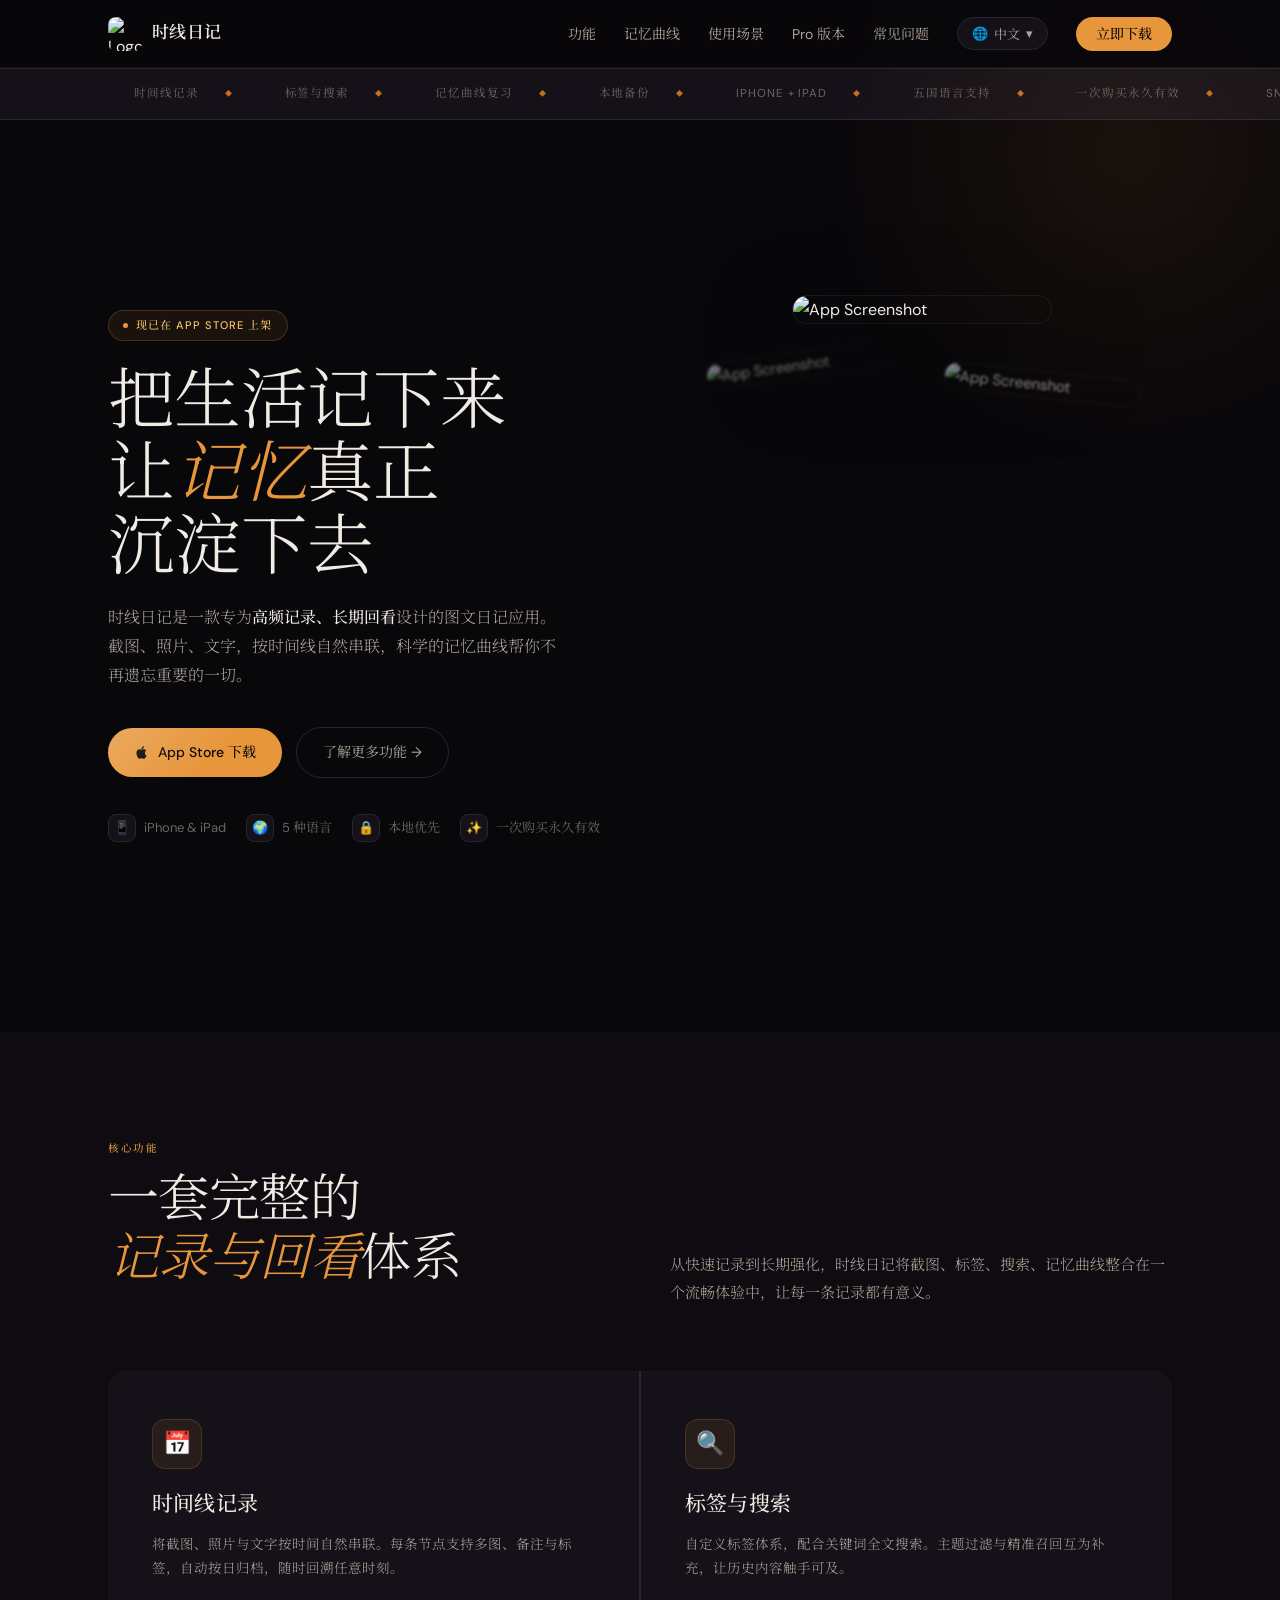
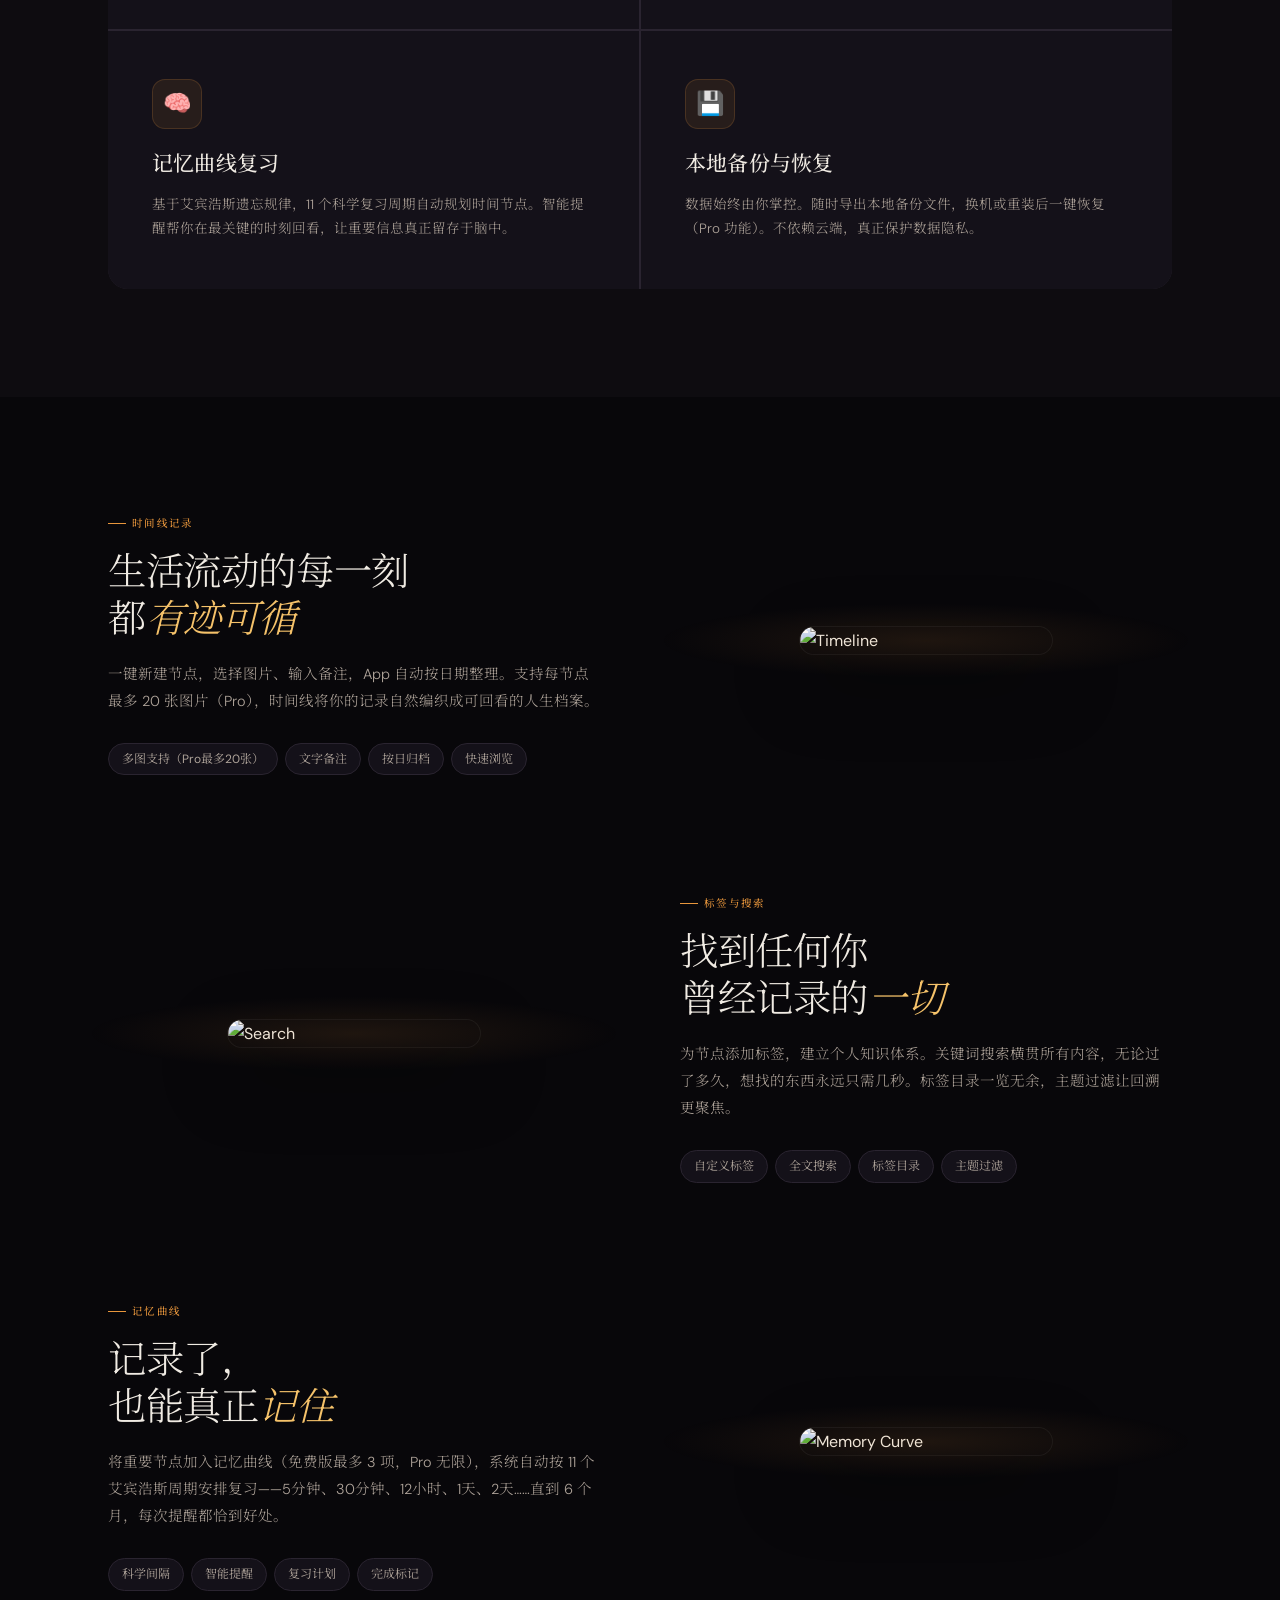
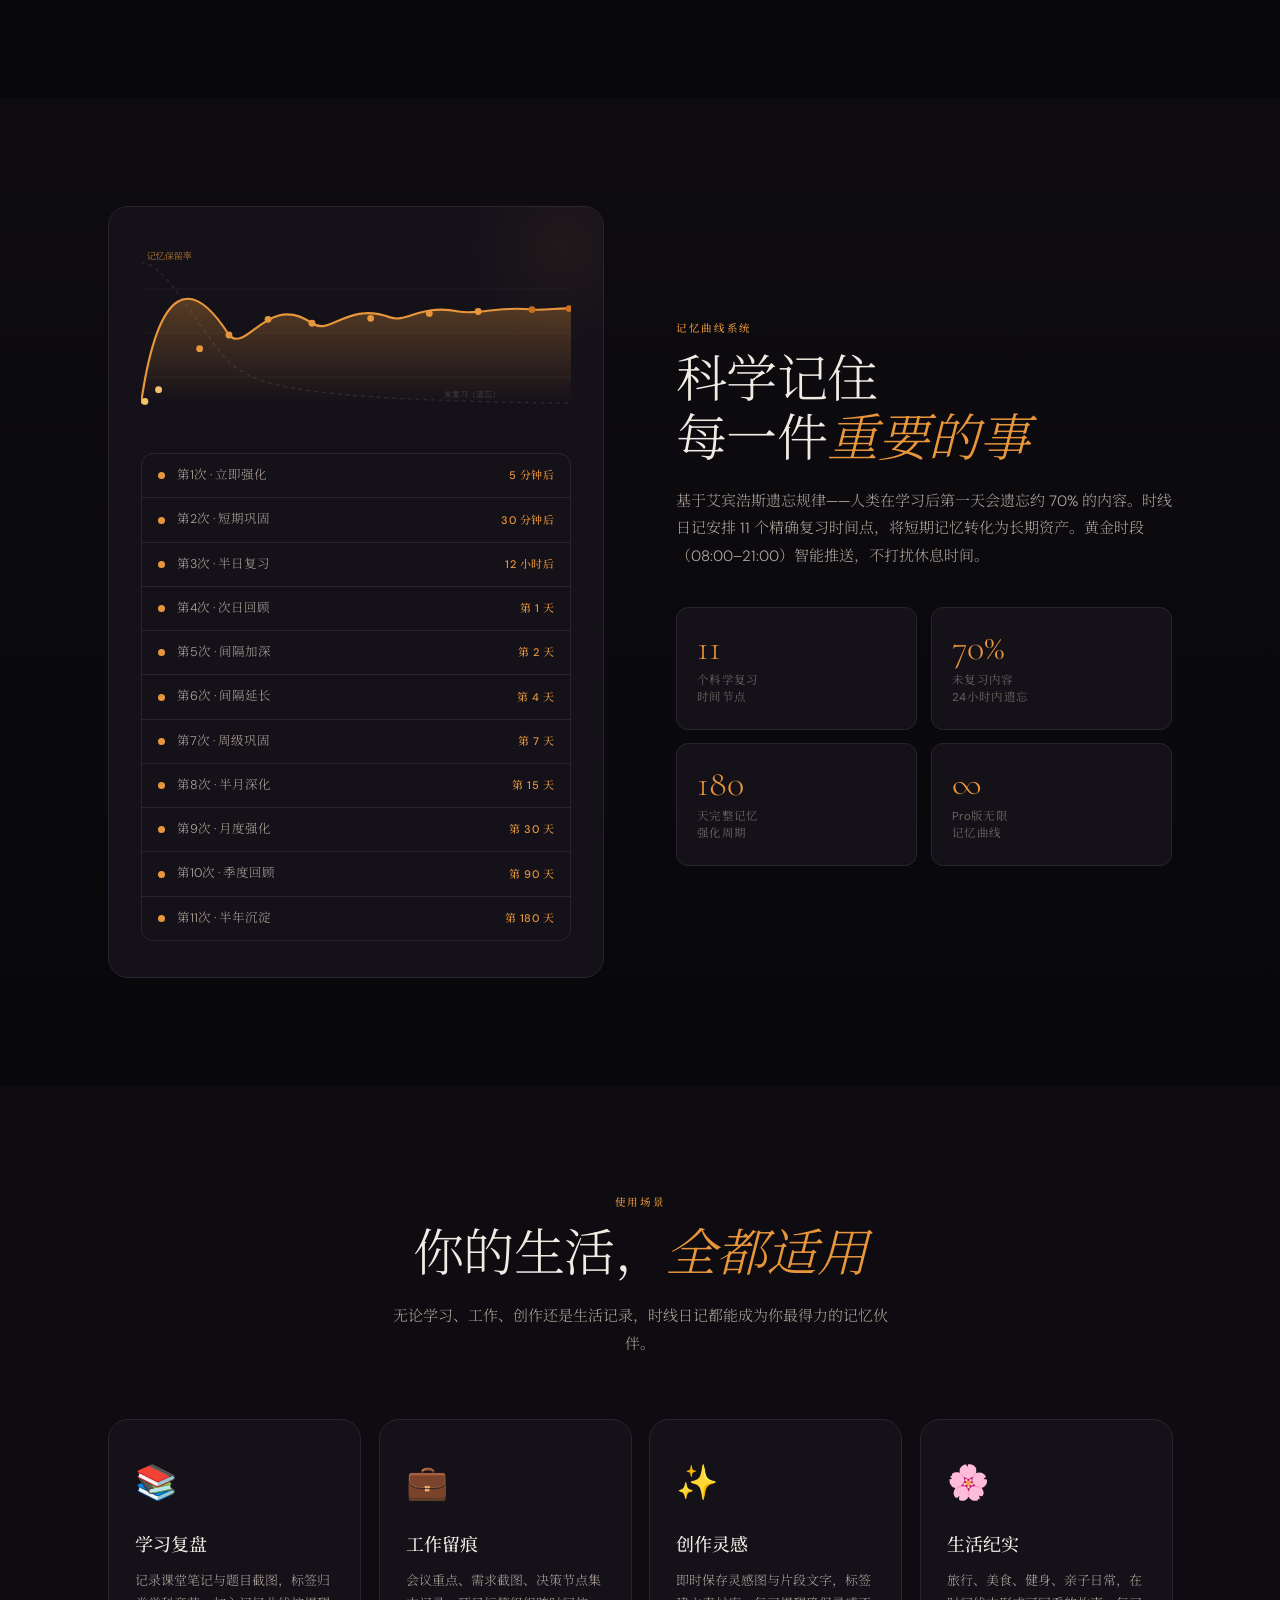
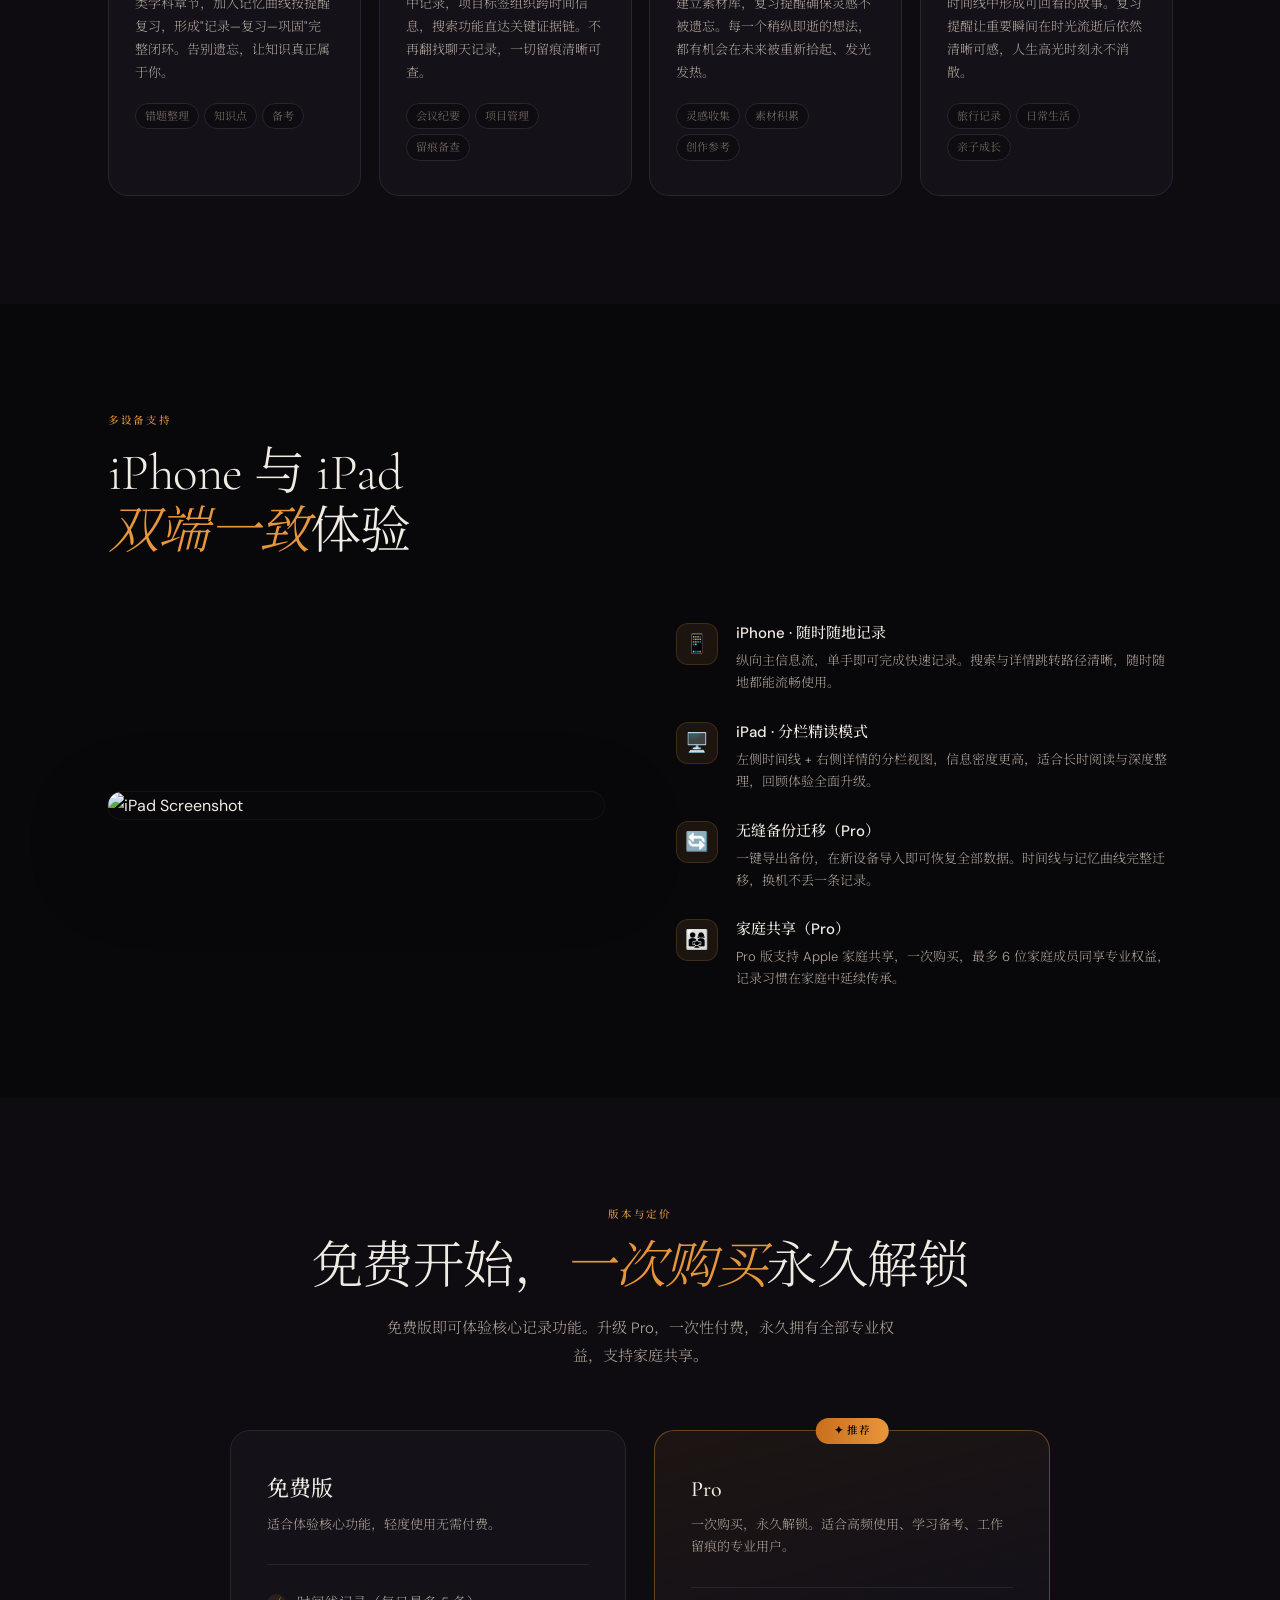
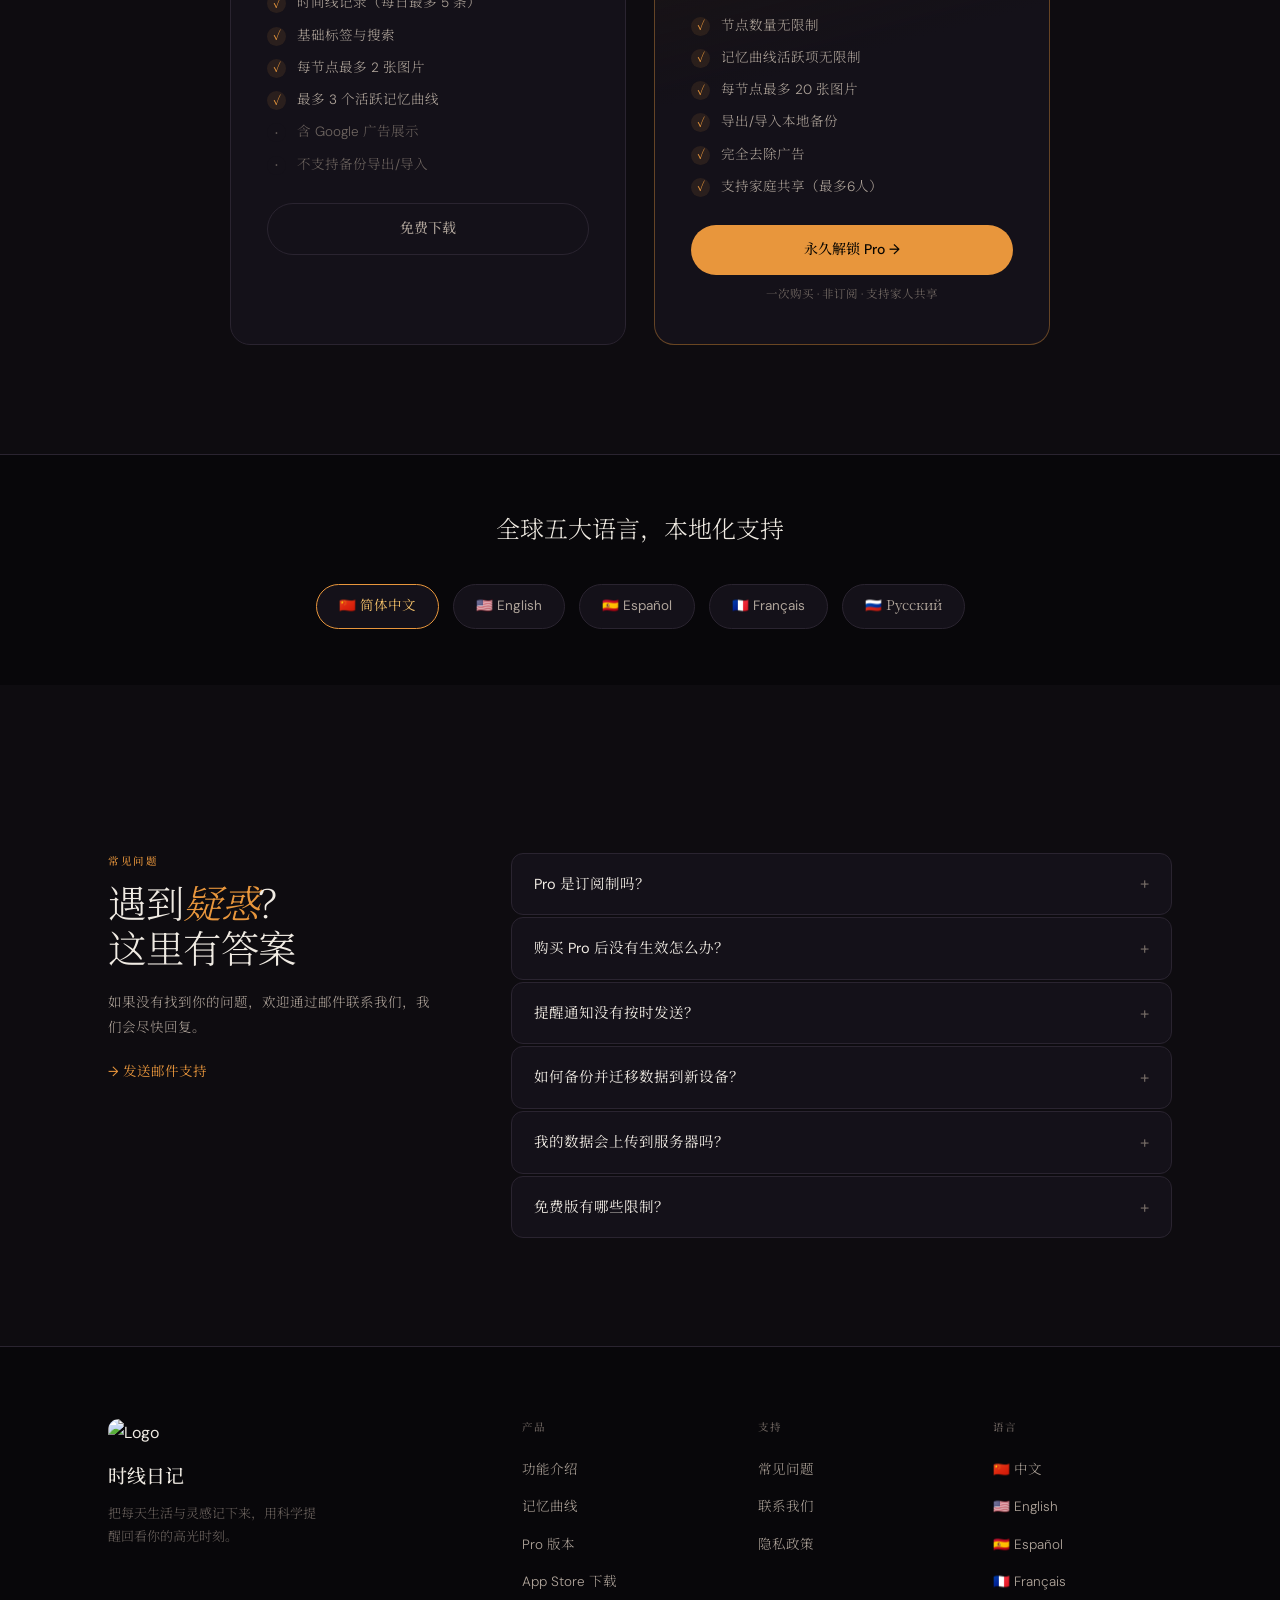
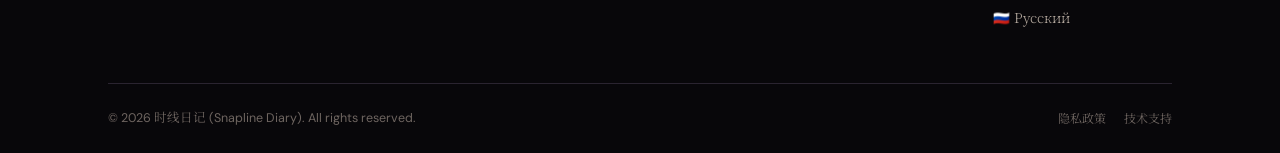
==== index.html @ 0ab43b8c "use sharp images" ====
<!DOCTYPE html>
<html lang="zh-Hans">
<head>
<meta charset="UTF-8">
<meta name="viewport" content="width=device-width, initial-scale=1.0">
<base href="./">
<title>时线日记 · Snapline Diary</title>
<link rel="icon" type="image/png" href="images/sharp/logo.png">
<link rel="apple-touch-icon" href="images/sharp/logo.png">
<link rel="preload" as="image" href="images/sharp/logo.png" imagesizes="34px" fetchpriority="high">
<link rel="preconnect" href="https://fonts.googleapis.com">
<link rel="preconnect" href="https://fonts.gstatic.com" crossorigin>
<link href="https://fonts.googleapis.com/css2?family=Noto+Serif+SC:wght@300;400;500;600&family=Cormorant+Garamond:ital,wght@0,300;0,400;0,600;1,300;1,400&family=DM+Sans:wght@300;400;500&display=swap" rel="stylesheet">
<style>
:root{
  --bg:#08070A;--bg2:#0E0C10;--surface:#141119;--card:#1C1820;--border:#2A2430;
  --accent:#E8963C;--accent2:#F5C26A;--accent3:#C96E1E;
  --text:#F0EBE3;--text2:#AFA49A;--text3:#6E6560;
  --radius:20px;--radius-sm:12px;--max-w:1160px;
  --font-serif:'Cormorant Garamond','Noto Serif SC',Georgia,serif;
  --font-sans:'DM Sans','Noto Serif SC',sans-serif;
}
*,*::before,*::after{box-sizing:border-box;margin:0;padding:0}
html{scroll-behavior:smooth}
body{background:var(--bg);color:var(--text);font-family:var(--font-sans);font-size:16px;line-height:1.7;overflow-x:hidden}
.lang-fx{transition:opacity .24s ease,transform .24s ease,filter .24s ease;transition-delay:0ms}
body.lang-switching .lang-fx{opacity:.18;filter:blur(1.6px);transform:translateY(4px);transition-delay:0ms !important}
body.lang-switching-reveal .lang-b1{transition-delay:0ms}
body.lang-switching-reveal .lang-b2{transition-delay:90ms}
body.lang-switching-reveal .lang-b3{transition-delay:180ms}
@media (prefers-reduced-motion:reduce){
  .lang-fx{transition:none}
  body.lang-switching .lang-fx{opacity:1;filter:none;transform:none}
}

/* ── LAYOUT ── */
.w{width:100%;max-width:var(--max-w);margin:0 auto;padding:0 48px}
@media(max-width:768px){.w{padding:0 24px}}

/* ── NAV ── */
nav{position:fixed;top:0;left:0;right:0;z-index:200;height:68px;
  background:rgba(8,7,10,.88);backdrop-filter:blur(24px);-webkit-backdrop-filter:blur(24px);
  border-bottom:1px solid rgba(232,150,60,.08);transition:border-color .3s}
nav.scrolled{border-bottom-color:rgba(232,150,60,.18)}
.nav-inner{max-width:var(--max-w);margin:0 auto;padding:0 48px;height:100%;
  display:flex;align-items:center;justify-content:space-between}
.nav-logo{display:flex;align-items:center;gap:10px;text-decoration:none;cursor:pointer}
.nav-logo img{width:34px;height:34px;border-radius:8px;object-fit:cover}
.nav-brand{font-family:var(--font-serif);font-size:17px;font-weight:600;color:var(--text);letter-spacing:.02em}
.nav-toggle{display:none}
.nav-links{display:flex;align-items:center;gap:28px;list-style:none}
.nav-links a{color:var(--text2);text-decoration:none;font-size:14px;transition:color .2s;cursor:pointer}
.nav-links a:hover{color:var(--accent)}
body.nav-no-scroll{overflow:hidden}
.nav-cta{background:var(--accent)!important;color:#080500!important;padding:8px 20px;
  border-radius:100px;font-weight:500!important;transition:opacity .2s!important}
.nav-cta:hover{opacity:.82}

/* LANG SWITCHER */
.lang-sw{position:relative}
.lang-sw::after{content:'';position:absolute;left:0;right:0;top:100%;height:10px}
.lang-btn{background:var(--surface);border:1px solid var(--border);color:var(--text2);
  font-size:13px;padding:6px 14px;border-radius:100px;cursor:pointer;
  display:flex;align-items:center;gap:6px;transition:all .2s;font-family:var(--font-sans)}
.lang-btn:hover{border-color:var(--accent3);color:var(--text)}
.lang-dd{position:absolute;top:calc(100% + 8px);right:0;background:var(--card);
  border:1px solid var(--border);border-radius:var(--radius-sm);overflow:hidden;
  min-width:140px;box-shadow:0 16px 40px rgba(0,0,0,.5);display:none;z-index:300}
.lang-sw:hover .lang-dd,.lang-sw:focus-within .lang-dd,.lang-dd:hover{display:block}
.lang-opt{display:flex;align-items:center;gap:10px;padding:11px 16px;
  color:var(--text2);cursor:pointer;font-size:13px;transition:background .15s}
.lang-opt:hover{background:var(--surface);color:var(--text)}
.lang-opt.active{color:var(--accent)}

/* ── TICKER ── */
.ticker-wrap{overflow:hidden;background:var(--surface);
  border-top:1px solid var(--border);border-bottom:1px solid var(--border);
  padding:15px 0;margin-top:68px}
.ticker-track{display:flex;width:max-content;animation:tick 32s linear infinite}
.ticker-track:hover{animation-play-state:paused}
.t-item{display:inline-flex;align-items:center;white-space:nowrap;
  padding:0 26px;font-size:11.5px;color:var(--text3);letter-spacing:.08em;
  text-transform:uppercase;font-weight:400}
.t-item::after{content:'◆';color:var(--accent3);font-size:7px;margin-left:26px}
@keyframes tick{0%{transform:translateX(0)}100%{transform:translateX(-50%)}}

/* ── HERO ── */
.hero{min-height:calc(100vh - 100px);display:grid;grid-template-columns:1fr 1fr;
  align-items:center;gap:64px;padding:72px 0 56px;position:relative}
.hero::before{content:'';position:fixed;top:-180px;right:-180px;width:660px;height:660px;
  background:radial-gradient(circle,rgba(232,150,60,.08) 0%,transparent 70%);
  pointer-events:none;z-index:0}
.hero-text{position:relative;z-index:1}
.hero-eye{display:inline-flex;align-items:center;gap:8px;background:rgba(232,150,60,.08);
  border:1px solid rgba(232,150,60,.22);border-radius:100px;padding:5px 14px;
  font-size:11px;color:var(--accent2);letter-spacing:.1em;text-transform:uppercase;
  margin-bottom:24px;font-weight:500}
.hero-eye::before{content:'';width:5px;height:5px;background:var(--accent);border-radius:50%;
  animation:pulse 2s ease-in-out infinite}
@keyframes pulse{0%,100%{opacity:1;transform:scale(1)}50%{opacity:.5;transform:scale(.8)}}
.hero-title{font-family:var(--font-serif);font-size:clamp(44px,5.2vw,72px);font-weight:300;
  line-height:1.1;letter-spacing:-.01em;margin-bottom:20px}
.hero-title em{font-style:italic;color:var(--accent)}
.hero-sub{font-size:16px;color:var(--text2);line-height:1.8;margin-bottom:36px;
  font-weight:300;max-width:460px}
.hero-sub strong{color:var(--text);font-weight:500}
.hero-actions{display:flex;align-items:center;gap:14px;flex-wrap:wrap;margin-bottom:36px}
.btn-p{display:inline-flex;align-items:center;gap:9px;background:var(--accent);
  color:#080500;text-decoration:none;padding:13px 26px;border-radius:100px;
  font-size:14px;font-weight:500;transition:all .25s;position:relative;overflow:hidden;cursor:pointer}
.btn-p::before{content:'';position:absolute;inset:0;background:linear-gradient(135deg,rgba(255,255,255,.18) 0%,transparent 60%)}
.btn-p:hover{transform:translateY(-2px);box-shadow:0 14px 36px rgba(232,150,60,.32)}
.btn-s{display:inline-flex;align-items:center;gap:9px;color:var(--text2);
  text-decoration:none;padding:13px 26px;border-radius:100px;font-size:14px;
  border:1px solid var(--border);transition:all .25s;cursor:pointer}
.btn-s:hover{border-color:var(--accent3);color:var(--text)}
.badges{display:flex;align-items:center;gap:20px;flex-wrap:wrap}
.badge{display:flex;align-items:center;gap:8px;color:var(--text3);font-size:13px}
.badge-ic{width:28px;height:28px;background:var(--surface);border:1px solid var(--border);
  border-radius:8px;display:flex;align-items:center;justify-content:center;font-size:13px}

/* HERO PHONES */
.hero-vis{position:relative;display:flex;justify-content:center;align-items:center;height:600px}
.phone-stack{position:relative;width:420px;height:560px;-webkit-tap-highlight-color:transparent}
.ph{position:absolute;border-radius:36px;overflow:hidden;
  box-shadow:0 36px 90px rgba(0,0,0,.58),0 0 0 1px rgba(255,255,255,.07);
  transition:transform .62s cubic-bezier(.22,.61,.36,1),opacity .28s ease,filter .28s ease;
  will-change:transform,opacity,filter}
.ph img{width:100%;height:auto;display:block;object-fit:cover;backface-visibility:hidden;transform-origin:center center}
.ph-main{width:258px;top:0;left:50%;transform:translateX(-50%);z-index:3;opacity:1;filter:blur(0);
  animation:mainBreath 4s ease-in-out infinite}
@keyframes mainBreath{0%,100%{transform:translateX(-50%) translateY(0)}50%{transform:translateX(-50%) translateY(-10px)}}
.ph-l{width:208px;top:55px;left:-14px;z-index:1;opacity:.48;filter:blur(2px);
  transform:rotate(-8deg) scale(.92)}
.ph-r{width:208px;top:75px;right:-14px;z-index:2;opacity:.6;filter:blur(1px);
  transform:rotate(6deg) scale(.94)}

/* ── SECTIONS ── */
.sec{padding:108px 0}
.sec-eye{font-size:10.5px;letter-spacing:.16em;text-transform:uppercase;
  color:var(--accent);font-weight:500;margin-bottom:14px;display:block}
.sec-h{font-family:var(--font-serif);font-size:clamp(34px,4vw,56px);font-weight:300;
  line-height:1.15;color:var(--text);margin-bottom:18px;letter-spacing:-.01em}
.sec-h em{font-style:italic;color:var(--accent)}
.sec-d{font-size:15px;color:var(--text2);max-width:520px;line-height:1.85;font-weight:300}

/* FEATURES */
.feat-bg{background:var(--bg2)}
.feat-head{display:grid;grid-template-columns:1fr 1fr;gap:60px;align-items:end;margin-bottom:64px}
.feat-grid{display:grid;grid-template-columns:repeat(2,1fr);gap:2px;
  background:var(--border);border-radius:var(--radius);overflow:hidden}
.fc{background:var(--surface);padding:48px 44px;position:relative;overflow:hidden;
  transition:background .3s;cursor:default}
.fc:hover{background:var(--card)}
.fc::before{content:'';position:absolute;top:0;left:0;width:100%;height:2px;
  background:linear-gradient(90deg,transparent,var(--accent),transparent);
  opacity:0;transition:opacity .3s}
.fc:hover::before{opacity:1}
.fc-icon{width:50px;height:50px;background:rgba(232,150,60,.09);border-radius:13px;
  display:flex;align-items:center;justify-content:center;font-size:23px;margin-bottom:18px;
  border:1px solid rgba(232,150,60,.18);transition:all .3s}
.fc:hover .fc-icon{background:rgba(232,150,60,.16);transform:scale(1.06)}
.fc-t{font-family:var(--font-serif);font-size:21px;font-weight:500;color:var(--text);
  margin-bottom:10px;letter-spacing:.01em}
.fc-d{font-size:13.5px;color:var(--text2);line-height:1.78;font-weight:300}

/* SHOWCASE */
.show-item{display:grid;grid-template-columns:1fr 1fr;gap:80px;
  align-items:center;margin-bottom:110px}
.show-item:last-child{margin-bottom:0}
.show-item.rev{direction:rtl}
.show-item.rev>*{direction:ltr}
.show-lbl{display:inline-flex;align-items:center;gap:6px;font-size:10.5px;
  letter-spacing:.12em;text-transform:uppercase;color:var(--accent);font-weight:500;margin-bottom:18px}
.show-lbl::before{content:'';width:18px;height:1px;background:var(--accent)}
.show-h{font-family:var(--font-serif);font-size:clamp(26px,3vw,40px);font-weight:300;
  color:var(--text);line-height:1.2;margin-bottom:18px;letter-spacing:-.01em}
.show-h em{font-style:italic;color:var(--accent2)}
.show-b{font-size:14.5px;color:var(--text2);line-height:1.88;font-weight:300;margin-bottom:28px}
.pills{display:flex;flex-wrap:wrap;gap:7px}
.pill{background:var(--surface);border:1px solid var(--border);color:var(--text2);
  font-size:12px;padding:5px 13px;border-radius:100px;transition:all .2s;cursor:default}
.pill:hover{border-color:var(--accent3);color:var(--accent2)}
.show-ph{position:relative;display:flex;justify-content:center}
.ph-d{width:min(252px,88vw);max-width:100%;border-radius:36px;overflow:hidden;
  box-shadow:0 28px 72px rgba(0,0,0,.48),0 0 0 1px rgba(255,255,255,.06)}
.ph-d img{width:100%;height:auto;display:block;object-fit:cover}
.ph-glow{position:absolute;inset:-24px;
  background:radial-gradient(ellipse at center,rgba(232,150,60,.1) 0%,transparent 70%);
  pointer-events:none;border-radius:50%}

/* MEMORY */
.mem-bg{background:linear-gradient(180deg,var(--bg2) 0%,var(--bg) 100%)}
.mem-lay{display:grid;grid-template-columns:1fr 1fr;gap:72px;align-items:center}
.curve-box{background:var(--surface);border:1px solid var(--border);
  border-radius:var(--radius);padding:36px 32px;position:relative;overflow:hidden}
.curve-box::after{content:'';position:absolute;top:-60px;right:-60px;width:200px;height:200px;
  background:radial-gradient(circle,rgba(232,150,60,.06) 0%,transparent 70%);pointer-events:none}
.curve-box svg{width:100%;height:180px}
.curve-steps{margin-top:22px;display:flex;flex-direction:column;
  border:1px solid var(--border);border-radius:var(--radius-sm);overflow:hidden}
.cs{display:flex;align-items:center;gap:12px;padding:11px 16px;
  border-bottom:1px solid var(--border);font-size:12.5px;transition:background .15s;cursor:default}
.cs:last-child{border-bottom:none}
.cs:hover{background:rgba(232,150,60,.04)}
.cs-dot{width:7px;height:7px;border-radius:50%;background:var(--accent);flex-shrink:0}
.cs-lbl{color:var(--text2);font-weight:300;flex:1}
.cs-day{color:var(--accent);font-size:11px;font-weight:500;letter-spacing:.04em;margin-left:auto;white-space:nowrap}
.stat-grid{display:grid;grid-template-columns:1fr 1fr;gap:14px;margin-top:36px}
.stat-c{background:var(--surface);border:1px solid var(--border);
  border-radius:var(--radius-sm);padding:22px 20px;transition:all .3s;cursor:default}
.stat-c:hover{border-color:var(--accent3);transform:translateY(-3px)}
.stat-n{font-family:var(--font-serif);font-size:36px;font-weight:300;
  color:var(--accent);line-height:1;margin-bottom:6px}
.stat-l{font-size:11.5px;color:var(--text3);letter-spacing:.03em;line-height:1.5}

/* CASES */
.cases-bg{background:var(--bg2)}
.cases-grid{display:grid;grid-template-columns:repeat(4,1fr);gap:18px;margin-top:60px}
.case-c{background:var(--surface);border:1px solid var(--border);
  border-radius:var(--radius);padding:34px 26px;cursor:default;
  transition:all .32s ease;position:relative;overflow:hidden}
.case-c::after{content:'';position:absolute;bottom:0;left:0;right:0;height:3px;
  background:linear-gradient(90deg,var(--accent3),var(--accent2));
  transform:scaleX(0);transform-origin:left;transition:transform .32s ease}
.case-c:hover{transform:translateY(-5px);border-color:rgba(232,150,60,.22);
  box-shadow:0 18px 52px rgba(0,0,0,.28)}
.case-c:hover::after{transform:scaleX(1)}
.case-em{font-size:34px;margin-bottom:18px;display:block}
.case-t{font-family:var(--font-serif);font-size:18px;font-weight:500;color:var(--text);margin-bottom:10px}
.case-d{font-size:13px;color:var(--text2);line-height:1.76;font-weight:300}
.case-tags{margin-top:18px;display:flex;flex-wrap:wrap;gap:5px}
.case-tag{font-size:11px;color:var(--text3);background:var(--bg2);
  border:1px solid var(--border);padding:3px 9px;border-radius:100px}

/* PLATFORM */
.plat-lay{display:grid;grid-template-columns:1fr 1fr;gap:72px;align-items:center;margin-top:60px}
.ipad-wrap{
  border-radius:22px;overflow:hidden;max-width:100%;
  box-shadow:0 36px 88px rgba(0,0,0,.48),0 0 0 1px rgba(255,255,255,.05)}
.ipad-wrap img{width:100%;height:auto;display:block;object-fit:cover}
.plat-pts{display:flex;flex-direction:column;gap:26px}
.pt{display:flex;gap:18px;align-items:flex-start}
.pt-ic{width:42px;height:42px;border-radius:12px;background:rgba(232,150,60,.09);
  border:1px solid rgba(232,150,60,.18);display:flex;align-items:center;
  justify-content:center;font-size:19px;flex-shrink:0;margin-top:2px}
.pt-t{font-weight:500;color:var(--text);margin-bottom:3px;font-size:15px}
.pt-d{font-size:13px;color:var(--text2);font-weight:300;line-height:1.7}

/* PRO */
.pro-bg{background:var(--bg2)}
.pro-grid{display:grid;grid-template-columns:1fr 1fr;gap:28px;
  margin:60px auto 0;max-width:820px}
.plan{background:var(--surface);border:1px solid var(--border);
  border-radius:var(--radius);padding:40px 36px;position:relative}
.plan.feat{border-color:rgba(232,150,60,.38);
  background:linear-gradient(165deg,rgba(232,150,60,.07) 0%,var(--surface) 45%)}
.plan-badge{position:absolute;top:-13px;left:50%;transform:translateX(-50%);
  background:linear-gradient(90deg,var(--accent3),var(--accent));color:#080500;
  font-size:10.5px;font-weight:600;padding:4px 18px;border-radius:100px;
  letter-spacing:.06em;text-transform:uppercase;white-space:nowrap}
.plan-name{font-family:var(--font-serif);font-size:22px;font-weight:500;
  color:var(--text);margin-bottom:6px}
.plan-desc{font-size:13px;color:var(--text2);margin-bottom:28px;padding-bottom:28px;
  border-bottom:1px solid var(--border);font-weight:300;line-height:1.7}
.plan-feats{list-style:none;display:flex;flex-direction:column;gap:12px}
.plan-feats li{display:flex;align-items:flex-start;gap:11px;
  font-size:13.5px;color:var(--text2);font-weight:300;line-height:1.5}
.ck{color:var(--accent);font-size:12px;font-weight:600;width:19px;height:19px;
  background:rgba(232,150,60,.11);border-radius:50%;display:flex;align-items:center;
  justify-content:center;flex-shrink:0;margin-top:1px}
.plan-feats li.dim .ck{color:var(--text3);background:var(--surface)}
.plan-feats li.dim{color:var(--text3)}
.plan-cta{display:block;text-align:center;margin-top:28px;padding:13px;
  border-radius:100px;font-size:14px;font-weight:500;transition:all .25s;cursor:pointer;text-decoration:none}
.plan-cta.p{background:var(--accent);color:#080500}
.plan-cta.p:hover{transform:translateY(-2px);box-shadow:0 10px 26px rgba(232,150,60,.28)}
.plan-cta.s{border:1px solid var(--border);color:var(--text2)}
.plan-cta.s:hover{border-color:var(--accent3);color:var(--text)}
.plan-hint{font-size:11.5px;color:var(--text3);text-align:center;margin-top:10px}

/* LANG BAR */
.lang-bar{background:var(--bg);padding:56px 0;text-align:center;
  border-top:1px solid var(--border)}
.lang-bar-t{font-family:var(--font-serif);font-size:24px;font-weight:300;
  color:var(--text);margin-bottom:32px}
.lchips{display:flex;justify-content:center;gap:14px;flex-wrap:wrap}
.lchip{display:flex;align-items:center;gap:9px;background:var(--surface);
  border:1px solid var(--border);padding:10px 22px;border-radius:100px;
  font-size:13.5px;color:var(--text2);transition:all .2s;cursor:pointer}
.lchip:hover,.lchip.active{border-color:var(--accent3);color:var(--text)}
.lchip.active{border-color:var(--accent);color:var(--accent2)}

/* FAQ */
.faq-bg{background:var(--bg2)}
.faq-lay{display:grid;grid-template-columns:1fr 2fr;gap:72px;margin-top:60px}
.faq-list{display:flex;flex-direction:column;gap:2px}
.faq-item{background:var(--surface);border-radius:var(--radius-sm);
  overflow:hidden;border:1px solid var(--border)}
.faq-q{padding:18px 22px;display:flex;justify-content:space-between;align-items:center;
  cursor:pointer;font-size:14.5px;color:var(--text);gap:14px;
  transition:background .18s;user-select:none}
.faq-q:hover{background:var(--card)}
.faq-arr{color:var(--text3);transition:transform .28s;flex-shrink:0;font-size:17px;line-height:1}
.faq-item.open .faq-arr{transform:rotate(45deg);color:var(--accent)}
.faq-a{max-height:0;overflow:hidden;transition:max-height .35s ease}
.faq-item.open .faq-a{max-height:2000px}
.faq-a-in{padding:14px 22px 18px;font-size:13.5px;color:var(--text2);
  line-height:1.82;font-weight:300;border-top:1px solid var(--border)}
.faq-link{display:inline-flex;align-items:center;gap:6px;margin-top:20px;
  color:var(--accent);font-size:13.5px;text-decoration:none;transition:opacity .2s}
.faq-link:hover{opacity:.75}

/* PRIVACY OVERLAY */
#priv-pg{display:none;position:fixed;inset:0;z-index:500;background:var(--bg);overflow-y:auto}
#priv-pg.show{display:block}
.priv-close{position:fixed;top:16px;
  right:max(18px,calc((100vw - 780px)/2 - 28px));
  background:rgba(20,17,25,.92);backdrop-filter:blur(10px);-webkit-backdrop-filter:blur(10px);
  border:1px solid rgba(232,150,60,.28);color:var(--text);font-size:22px;
  width:46px;height:46px;border-radius:50%;cursor:pointer;display:flex;
  align-items:center;justify-content:center;transition:all .2s;z-index:600;
  box-shadow:0 10px 24px rgba(0,0,0,.45)}
.priv-close:hover{border-color:var(--accent);color:var(--accent2);transform:scale(1.04)}
.priv-close:focus-visible{outline:2px solid var(--accent2);outline-offset:2px}
.priv-inner{max-width:780px;margin:0 auto;padding:100px 48px 80px}
.priv-inner h1{font-family:var(--font-serif);font-size:38px;font-weight:300;
  color:var(--text);margin-bottom:8px}
.priv-inner .upd{font-size:12px;color:var(--text3);margin-bottom:40px;letter-spacing:.04em}
.priv-inner h2{font-family:var(--font-serif);font-size:20px;font-weight:500;
  color:var(--text);margin:36px 0 12px;border-left:3px solid var(--accent);padding-left:14px}
.priv-inner p,.priv-inner li{font-size:14.5px;color:var(--text2);line-height:1.85;
  font-weight:300;margin-bottom:10px}
.priv-inner ul{padding-left:20px;margin-bottom:10px}
.priv-inner a{color:var(--accent);text-decoration:none}
.priv-hl{background:rgba(232,150,60,.07);border:1px solid rgba(232,150,60,.18);
  border-radius:var(--radius-sm);padding:18px 22px;margin:20px 0;
  font-size:13.5px;color:var(--text2)}

/* FOOTER */
footer{background:var(--bg);border-top:1px solid var(--border);padding:72px 0 0}
.foot-grid{display:grid;grid-template-columns:2fr 1fr 1fr 1fr;gap:56px;margin-bottom:52px}
.fb-logo{width:44px;height:44px;border-radius:11px;margin-bottom:14px;object-fit:cover}
.fb-name{font-family:var(--font-serif);font-size:19px;font-weight:500;color:var(--text);margin-bottom:10px}
.fb-desc{font-size:13px;color:var(--text3);line-height:1.75;font-weight:300;max-width:220px}
.fc-title{font-size:10.5px;text-transform:uppercase;letter-spacing:.1em;
  color:var(--text3);font-weight:500;margin-bottom:18px}
.fc-links{list-style:none;display:flex;flex-direction:column;gap:10px}
.fc-links a{color:var(--text2);text-decoration:none;font-size:13.5px;
  font-weight:300;transition:color .2s;cursor:pointer}
.fc-links a:hover{color:var(--accent)}
.foot-bot{display:flex;justify-content:space-between;align-items:center;
  padding:24px 0;border-top:1px solid var(--border)}
.foot-copy{font-size:12.5px;color:var(--text3)}
.foot-legal{display:flex;gap:18px}
.foot-legal a{font-size:12px;color:var(--text3);text-decoration:none;
  transition:color .2s;cursor:pointer}
.foot-legal a:hover{color:var(--accent)}

/* REVEAL — 文字淡化出现，图片浮现出现；上下滚动都可重复触发 */
.reveal{opacity:1;transform:none;will-change:opacity,transform}
.reveal.reveal-text-hidden{
  opacity:0;
  transform:translateY(14px);
  transition:opacity .55s ease,transform .55s ease;
}
.reveal.reveal-image-hidden{
  opacity:0;
  transform:translateY(18px) scale(.97);
  transition:opacity .72s ease,transform .72s cubic-bezier(.22,.61,.36,1);
}
.reveal.reveal-visible{opacity:1;transform:none}
@media (prefers-reduced-motion:reduce){
  .reveal.reveal-text-hidden,.reveal.reveal-image-hidden{opacity:1;transform:none;transition:none}
}

/* ── RESPONSIVE ── */
@media(max-width:1024px){
  .nav-inner{padding:0 24px}
  .hero{grid-template-columns:1fr;text-align:center;padding:52px 0 32px;min-height:auto;gap:28px}
  .hero-sub{margin:0 auto 36px;max-width:520px}
  .hero-actions{justify-content:center}
  .badges{justify-content:center}
  .hero-vis{
    display:flex;height:clamp(360px,42vw + 200px,500px);margin:8px auto 0;
    max-width:100%;align-items:flex-start;padding-top:8px
  }
  .phone-stack{width:360px;height:520px;transform:none}
  .feat-head{grid-template-columns:1fr;gap:16px}
  .feat-grid{grid-template-columns:1fr}
  .show-item{grid-template-columns:1fr;gap:36px;margin-bottom:80px}
  .show-item.rev{direction:ltr}
  .mem-lay{grid-template-columns:1fr;gap:48px}
  .cases-grid{grid-template-columns:repeat(2,1fr)}
  .plat-lay{grid-template-columns:1fr;gap:48px}
  .pro-grid{grid-template-columns:1fr;max-width:440px}
  .faq-lay{grid-template-columns:1fr;gap:40px}
  .foot-grid{grid-template-columns:1fr 1fr;gap:36px}
}
@media(max-width:900px){
  nav{overflow:visible;backdrop-filter:none;-webkit-backdrop-filter:none}
  .nav-toggle{
    display:flex;align-items:center;justify-content:center;
    width:44px;height:44px;flex-shrink:0;position:relative;z-index:260;
    background:var(--surface);border:1px solid var(--border);
    border-radius:12px;color:var(--text);font-size:20px;line-height:1;
    cursor:pointer;transition:border-color .2s,color .2s
  }
  .nav-toggle:hover{border-color:var(--accent3);color:var(--accent2)}
  .nav-inner{position:relative;gap:12px}
  .nav-links{
    position:fixed;top:68px;left:0;right:0;bottom:0;height:auto;min-height:0;z-index:250;
    flex-direction:column;align-items:stretch;justify-content:flex-start;
    padding:20px 24px max(24px, env(safe-area-inset-bottom));gap:2px;margin:0;
    background:rgba(8,7,10,.97);backdrop-filter:blur(20px);-webkit-backdrop-filter:blur(20px);
    border-top:1px solid var(--border);
    overflow-y:auto;-webkit-overflow-scrolling:touch;overscroll-behavior:contain;
    transform:translateY(-12px);opacity:0;visibility:hidden;pointer-events:none;
    transition:opacity .28s ease,visibility .28s,transform .28s ease
  }
  nav.menu-open{backdrop-filter:none;-webkit-backdrop-filter:none}
  nav.menu-open .nav-links{
    transform:translateY(0);opacity:1;visibility:visible;pointer-events:auto
  }
  .nav-links li{width:100%}
  .nav-links>li>a:not(.nav-cta){
    display:block;padding:14px 16px;border-radius:var(--radius-sm);font-size:15px
  }
  .nav-links .nav-cta{display:block;text-align:center;padding:14px 20px;margin-top:6px}
  .nav-links .lang-sw{width:100%}
  .nav-links .lang-btn{width:100%;justify-content:center}
  .nav-links .lang-dd{position:static;display:none;width:100%;margin-top:8px;
    box-shadow:none;border:1px solid var(--border)}
  .nav-links .lang-sw:focus-within .lang-dd,
  .nav-links .lang-sw:hover .lang-dd{display:block}
}
@media(max-width:768px){
  .sec{padding:88px 0}
  .hero-vis{height:clamp(320px,40vw + 170px,440px);overflow:visible}
  .phone-stack{width:320px;height:460px;transform:none}
  .ph-main{width:236px;top:10px}
  .ph-l{width:174px;top:66px;left:2px;opacity:.42;filter:blur(1.8px)}
  .ph-r{width:174px;top:74px;right:2px;opacity:.54;filter:blur(1px)}
  .fc{padding:36px 28px}
  .show-item{gap:28px;margin-bottom:64px}
  .curve-box{padding:28px 22px}
}
@media(max-width:640px){
  .sec{padding:72px 0}
  .hero{padding:40px 0 28px}
  .hero-vis{height:clamp(300px,54vw + 100px,390px);overflow:visible}
  .phone-stack{width:292px;height:420px;transform:none}
  .ph-main{width:212px;top:8px}
  .ph-l{width:156px;top:62px;left:4px;opacity:.4;filter:blur(1.7px)}
  .ph-r{width:156px;top:70px;right:4px;opacity:.52;filter:blur(.95px)}
  .cases-grid{grid-template-columns:1fr}
  .foot-grid{grid-template-columns:1fr}
  .foot-bot{flex-direction:column;gap:14px;text-align:center}
  .priv-inner{padding:80px 24px 60px}
  .priv-close{right:14px;top:14px;width:42px;height:42px;font-size:20px}
}
@media(max-width:400px){
  .hero-vis{height:clamp(280px,52vw + 95px,350px);overflow:visible}
  .phone-stack{width:258px;height:380px;transform:none}
  .ph-main{width:188px;top:10px}
  .ph-l{width:136px;top:58px;left:2px;opacity:.38;filter:blur(1.6px)}
  .ph-r{width:136px;top:66px;right:2px;opacity:.5;filter:blur(.9px)}
  .hero-title{font-size:clamp(32px,9vw,44px)}
}
</style>
</head>
<body>

<!-- PRIVACY OVERLAY -->
<div id="priv-pg">
  <button class="priv-close" onclick="closePg()">✕</button>
  <div class="priv-inner" id="priv-body"></div>
</div>

<!-- NAV -->
<nav id="main-nav">
  <div class="nav-inner">
    <a class="nav-logo" onclick="goTop()">
      <img src="images/sharp/logo.png" alt="Logo" width="34" height="34" loading="eager" decoding="sync" fetchpriority="high">
      <span class="nav-brand" data-i18n="appName">时线日记</span>
    </a>
    <button type="button" class="nav-toggle" id="nav-toggle" aria-label="打开菜单" aria-expanded="false" onclick="toggleNav()">☰</button>
    <ul class="nav-links" id="nav-links">
      <li><a onclick="goTo('features')" data-i18n="n_feat">功能</a></li>
      <li><a onclick="goTo('memory')" data-i18n="n_mem">记忆曲线</a></li>
      <li><a onclick="goTo('cases')" data-i18n="n_case">使用场景</a></li>
      <li><a onclick="goTo('pro')" data-i18n="n_pro">Pro 版本</a></li>
      <li><a onclick="goTo('faq')" data-i18n="n_faq">常见问题</a></li>
      <li>
        <div class="lang-sw">
          <button class="lang-btn">🌐 <span id="cur-lang-lbl">中文</span> ▾</button>
          <div class="lang-dd">
            <div class="lang-opt active" onclick="setLang('zh')" data-lang="zh">🇨🇳 中文</div>
            <div class="lang-opt" onclick="setLang('en')" data-lang="en">🇺🇸 English</div>
            <div class="lang-opt" onclick="setLang('es')" data-lang="es">🇪🇸 Español</div>
            <div class="lang-opt" onclick="setLang('fr')" data-lang="fr">🇫🇷 Français</div>
            <div class="lang-opt" onclick="setLang('ru')" data-lang="ru">🇷🇺 Русский</div>
          </div>
        </div>
      </li>
      <li><a class="nav-cta" onclick="openDownload()" data-i18n="n_dl">立即下载</a></li>
    </ul>
  </div>
</nav>

<!-- TICKER -->
<div class="ticker-wrap">
  <div class="w">
    <div class="ticker-track" id="ticker"></div>
  </div>
</div>

<!-- HERO -->
<section class="sec" style="padding-top:48px;padding-bottom:64px">
  <div class="w">
    <div class="hero">
      <div class="hero-text">
        <div class="hero-eye" data-i18n="h_eye">现已在 App Store 上架</div>
        <h1 class="hero-title" data-i18n-html="h_title">把生活记下来<br>让<em>记忆</em>真正<br>沉淀下去</h1>
        <p class="hero-sub" data-i18n-html="h_sub">时线日记是一款专为<strong>高频记录、长期回看</strong>设计的图文日记应用。截图、照片、文字，按时间线自然串联，科学的记忆曲线帮你不再遗忘重要的一切。</p>
        <div class="hero-actions">
          <a class="btn-p" onclick="openDownload()" data-i18n-html="h_dl">
            <svg width="15" height="15" viewBox="0 0 24 24" fill="currentColor"><path d="M18.71 19.5c-.83 1.24-1.71 2.45-3.05 2.47-1.34.03-1.77-.79-3.29-.79-1.53 0-2 .77-3.27.82-1.31.05-2.3-1.32-3.14-2.53C4.25 17 2.94 12.45 4.7 9.39c.87-1.52 2.43-2.48 4.12-2.51 1.28-.02 2.5.87 3.29.87.78 0 2.26-1.07 3.8-.91.65.03 2.47.26 3.64 1.98-.09.06-2.17 1.28-2.15 3.81.03 3.02 2.65 4.03 2.68 4.04-.03.07-.42 1.44-1.38 2.83M13 3.5c.73-.83 1.94-1.46 2.94-1.5.13 1.17-.34 2.35-1.04 3.19-.69.85-1.83 1.51-2.95 1.42-.15-1.15.41-2.35 1.05-3.11z"/></svg>
            App Store 下载
          </a>
          <a class="btn-s" onclick="goTo('features')" data-i18n="h_more">了解更多功能 →</a>
        </div>
        <div class="badges">
          <div class="badge"><div class="badge-ic">📱</div><span data-i18n="b1">iPhone & iPad</span></div>
          <div class="badge"><div class="badge-ic">🌍</div><span data-i18n="b2">5 种语言</span></div>
          <div class="badge"><div class="badge-ic">🔒</div><span data-i18n="b3">本地优先</span></div>
          <div class="badge"><div class="badge-ic">✨</div><span data-i18n="b4">一次购买永久有效</span></div>
        </div>
      </div>
      <div class="hero-vis">
        <div class="phone-stack">
          <div class="ph ph-l"><img src="images/sharp/iphone2.png" alt="App Screenshot"></div>
          <div class="ph ph-r"><img src="images/sharp/iphone1.png" alt="App Screenshot"></div>
          <div class="ph ph-main"><img src="images/sharp/iphone4.png" alt="App Screenshot"></div>
        </div>
      </div>
    </div>
  </div>
</section>

<!-- FEATURES -->
<section class="sec feat-bg" id="features">
  <div class="w">
    <div class="feat-head">
      <div>
        <span class="sec-eye" data-i18n="f_eye">核心功能</span>
        <h2 class="sec-h" data-i18n-html="f_h">一套完整的<br><em>记录与回看</em>体系</h2>
      </div>
      <p class="sec-d reveal" data-i18n="f_d">从快速记录到长期强化，时线日记将截图、标签、搜索、记忆曲线整合在一个流畅体验中，让每一条记录都有意义。</p>
    </div>
    <div class="feat-grid">
      <div class="fc reveal">
        <div class="fc-icon">📅</div>
        <h3 class="fc-t" data-i18n="f1t">时间线记录</h3>
        <p class="fc-d" data-i18n="f1d">将截图、照片与文字按时间自然串联。每条节点支持多图、备注与标签，自动按日归档，随时回溯任意时刻。</p>
      </div>
      <div class="fc reveal" style="transition-delay:.07s">
        <div class="fc-icon">🔍</div>
        <h3 class="fc-t" data-i18n="f2t">标签与搜索</h3>
        <p class="fc-d" data-i18n="f2d">自定义标签体系，配合关键词全文搜索。主题过滤与精准召回互为补充，让历史内容触手可及。</p>
      </div>
      <div class="fc reveal" style="transition-delay:.14s">
        <div class="fc-icon">🧠</div>
        <h3 class="fc-t" data-i18n="f3t">记忆曲线复习</h3>
        <p class="fc-d" data-i18n="f3d">基于艾宾浩斯遗忘规律，11 个科学复习周期自动规划时间节点。智能提醒帮你在最关键的时刻回看，让重要信息真正留存于脑中。</p>
      </div>
      <div class="fc reveal" style="transition-delay:.21s">
        <div class="fc-icon">💾</div>
        <h3 class="fc-t" data-i18n="f4t">本地备份与恢复</h3>
        <p class="fc-d" data-i18n="f4d">数据始终由你掌控。随时导出本地备份文件，换机或重装后一键恢复（Pro 功能）。不依赖云端，真正保护数据隐私。</p>
      </div>
    </div>
  </div>
</section>

<!-- SHOWCASE -->
<section class="sec" id="showcase">
  <div class="w">
    <div class="show-item reveal">
      <div>
        <span class="show-lbl" data-i18n="s1lbl">时间线记录</span>
        <h2 class="show-h" data-i18n-html="s1h">生活流动的每一刻<br>都<em>有迹可循</em></h2>
        <p class="show-b" data-i18n="s1b">一键新建节点，选择图片、输入备注，App 自动按日期整理。支持每节点最多 20 张图片（Pro），时间线将你的记录自然编织成可回看的人生档案。</p>
        <div class="pills">
          <span class="pill" data-i18n="p1">多图支持（Pro最多20张）</span>
          <span class="pill" data-i18n="p2">文字备注</span>
          <span class="pill" data-i18n="p3">按日归档</span>
          <span class="pill" data-i18n="p4">快速浏览</span>
        </div>
      </div>
      <div class="show-ph">
        <div class="ph-glow"></div>
        <div class="ph-d"><img src="images/sharp/iphone3.png" alt="Timeline"></div>
      </div>
    </div>
    <div class="show-item rev reveal" style="transition-delay:.1s">
      <div>
        <span class="show-lbl" data-i18n="s2lbl">标签与搜索</span>
        <h2 class="show-h" data-i18n-html="s2h">找到任何你<br>曾经记录的<em>一切</em></h2>
        <p class="show-b" data-i18n="s2b">为节点添加标签，建立个人知识体系。关键词搜索横贯所有内容，无论过了多久，想找的东西永远只需几秒。标签目录一览无余，主题过滤让回溯更聚焦。</p>
        <div class="pills">
          <span class="pill" data-i18n="p5">自定义标签</span>
          <span class="pill" data-i18n="p6">全文搜索</span>
          <span class="pill" data-i18n="p7">标签目录</span>
          <span class="pill" data-i18n="p8">主题过滤</span>
        </div>
      </div>
      <div class="show-ph">
        <div class="ph-glow"></div>
        <div class="ph-d"><img src="images/sharp/iphone4.png" alt="Search"></div>
      </div>
    </div>
    <div class="show-item reveal" style="transition-delay:.2s">
      <div>
        <span class="show-lbl" data-i18n="s3lbl">记忆曲线</span>
        <h2 class="show-h" data-i18n-html="s3h">记录了，<br>也能真正<em>记住</em></h2>
        <p class="show-b" data-i18n="s3b">将重要节点加入记忆曲线（免费版最多 3 项，Pro 无限），系统自动按 11 个艾宾浩斯周期安排复习——5分钟、30分钟、12小时、1天、2天……直到 6 个月，每次提醒都恰到好处。</p>
        <div class="pills">
          <span class="pill" data-i18n="p9">科学间隔</span>
          <span class="pill" data-i18n="p10">智能提醒</span>
          <span class="pill" data-i18n="p11">复习计划</span>
          <span class="pill" data-i18n="p12">完成标记</span>
        </div>
      </div>
      <div class="show-ph">
        <div class="ph-glow"></div>
        <div class="ph-d"><img src="images/sharp/iphone5.png" alt="Memory Curve"></div>
      </div>
    </div>
  </div>
</section>

<!-- MEMORY CURVE -->
<section class="sec mem-bg" id="memory">
  <div class="w">
    <div class="mem-lay">
      <div class="reveal">
        <div class="curve-box">
          <svg viewBox="0 0 440 180" xmlns="http://www.w3.org/2000/svg">
            <defs>
              <linearGradient id="cg" x1="0" y1="0" x2="0" y2="1">
                <stop offset="0%" stop-color="rgba(232,150,60,.32)"/>
                <stop offset="100%" stop-color="rgba(232,150,60,0)"/>
              </linearGradient>
            </defs>
            <line x1="0" y1="45" x2="440" y2="45" stroke="rgba(255,255,255,.04)" stroke-width="1"/>
            <line x1="0" y1="90" x2="440" y2="90" stroke="rgba(255,255,255,.04)" stroke-width="1"/>
            <line x1="0" y1="135" x2="440" y2="135" stroke="rgba(255,255,255,.04)" stroke-width="1"/>
            <path d="M 0 18 C 25 18 55 80 90 120 C 120 145 160 158 440 162" stroke="rgba(255,255,255,.09)" stroke-width="1.5" fill="none" stroke-dasharray="4,4"/>
            <path d="M 0 162 C 18 38 52 32 90 92 C 108 112 130 48 175 80 C 195 93 210 58 255 74 C 272 80 286 60 325 68 C 345 72 365 62 400 66 C 415 67 428 64 440 65 L 440 162 Z" fill="url(#cg)"/>
            <path d="M 0 162 C 18 38 52 32 90 92 C 108 112 130 48 175 80 C 195 93 210 58 255 74 C 272 80 286 60 325 68 C 345 72 365 62 400 66 C 415 67 428 64 440 65" stroke="#E8963C" stroke-width="2.2" fill="none"/>
            <circle cx="4"   cy="160" r="3.5" fill="#F5C26A"/>
            <circle cx="18"  cy="148" r="3.5" fill="#F5C26A"/>
            <circle cx="60"  cy="106" r="3.5" fill="#E8963C"/>
            <circle cx="90"  cy="92"  r="3.5" fill="#E8963C"/>
            <circle cx="130" cy="76"  r="3.5" fill="#E8963C"/>
            <circle cx="175" cy="80"  r="3.5" fill="#E8963C"/>
            <circle cx="235" cy="75"  r="3.5" fill="#E8963C"/>
            <circle cx="295" cy="70"  r="3.5" fill="#E8963C"/>
            <circle cx="345" cy="68"  r="3.5" fill="#E8963C"/>
            <circle cx="400" cy="66"  r="3.5" fill="#C96E1E"/>
            <circle cx="438" cy="65"  r="3.5" fill="#C96E1E"/>
            <text x="6" y="14" font-size="9.5" fill="rgba(232,150,60,.7)" font-family="DM Sans,sans-serif" data-i18n="svg_label">记忆保留率</text>
            <text x="310" y="156" font-size="8.5" fill="rgba(255,255,255,.18)" font-family="DM Sans,sans-serif" data-i18n="svg_forget">未复习（遗忘）</text>
          </svg>
          <div class="curve-steps" id="curve-steps"></div>
        </div>
      </div>
      <div class="reveal" style="transition-delay:.15s">
        <span class="sec-eye" data-i18n="m_eye">记忆曲线系统</span>
        <h2 class="sec-h" data-i18n-html="m_h">科学记住<br>每一件<em>重要的事</em></h2>
        <p class="sec-d" data-i18n="m_d">基于艾宾浩斯遗忘规律——人类在学习后第一天会遗忘约 70% 的内容。时线日记安排 11 个精确复习时间点，将短期记忆转化为长期资产。黄金时段（08:00–21:00）智能推送，不打扰休息时间。</p>
        <div class="stat-grid">
          <div class="stat-c reveal" style="transition-delay:.2s"><div class="stat-n">11</div><div class="stat-l" data-i18n-html="st1">个科学复习<br>时间节点</div></div>
          <div class="stat-c reveal" style="transition-delay:.25s"><div class="stat-n">70%</div><div class="stat-l" data-i18n-html="st2">未复习内容<br>24小时内遗忘</div></div>
          <div class="stat-c reveal" style="transition-delay:.3s"><div class="stat-n">180</div><div class="stat-l" data-i18n-html="st3">天完整记忆<br>强化周期</div></div>
          <div class="stat-c reveal" style="transition-delay:.35s"><div class="stat-n">∞</div><div class="stat-l" data-i18n-html="st4">Pro版无限<br>记忆曲线</div></div>
        </div>
      </div>
    </div>
  </div>
</section>

<!-- USE CASES -->
<section class="sec cases-bg" id="cases">
  <div class="w">
    <div style="text-align:center">
      <span class="sec-eye" data-i18n="c_eye">使用场景</span>
      <h2 class="sec-h" data-i18n-html="c_h">你的生活，<em>全都适用</em></h2>
      <p class="sec-d" style="margin:0 auto" data-i18n="c_d">无论学习、工作、创作还是生活记录，时线日记都能成为你最得力的记忆伙伴。</p>
    </div>
    <div class="cases-grid">
      <div class="case-c reveal"><span class="case-em">📚</span><h3 class="case-t" data-i18n="c1t">学习复盘</h3><p class="case-d" data-i18n="c1d">记录课堂笔记与题目截图，标签归类学科章节，加入记忆曲线按提醒复习，形成"记录—复习—巩固"完整闭环。告别遗忘，让知识真正属于你。</p><div class="case-tags"><span class="case-tag" data-i18n="ct1">错题整理</span><span class="case-tag" data-i18n="ct2">知识点</span><span class="case-tag" data-i18n="ct3">备考</span></div></div>
      <div class="case-c reveal" style="transition-delay:.07s"><span class="case-em">💼</span><h3 class="case-t" data-i18n="c2t">工作留痕</h3><p class="case-d" data-i18n="c2d">会议重点、需求截图、决策节点集中记录，项目标签组织跨时间信息，搜索功能直达关键证据链。不再翻找聊天记录，一切留痕清晰可查。</p><div class="case-tags"><span class="case-tag" data-i18n="ct4">会议纪要</span><span class="case-tag" data-i18n="ct5">项目管理</span><span class="case-tag" data-i18n="ct6">留痕备查</span></div></div>
      <div class="case-c reveal" style="transition-delay:.14s"><span class="case-em">✨</span><h3 class="case-t" data-i18n="c3t">创作灵感</h3><p class="case-d" data-i18n="c3d">即时保存灵感图与片段文字，标签建立素材库，复习提醒确保灵感不被遗忘。每一个稍纵即逝的想法，都有机会在未来被重新拾起、发光发热。</p><div class="case-tags"><span class="case-tag" data-i18n="ct7">灵感收集</span><span class="case-tag" data-i18n="ct8">素材积累</span><span class="case-tag" data-i18n="ct9">创作参考</span></div></div>
      <div class="case-c reveal" style="transition-delay:.21s"><span class="case-em">🌸</span><h3 class="case-t" data-i18n="c4t">生活纪实</h3><p class="case-d" data-i18n="c4d">旅行、美食、健身、亲子日常，在时间线中形成可回看的故事。复习提醒让重要瞬间在时光流逝后依然清晰可感，人生高光时刻永不消散。</p><div class="case-tags"><span class="case-tag" data-i18n="ct10">旅行记录</span><span class="case-tag" data-i18n="ct11">日常生活</span><span class="case-tag" data-i18n="ct12">亲子成长</span></div></div>
    </div>
  </div>
</section>

<!-- PLATFORM -->
<section class="sec" id="platform">
  <div class="w">
    <span class="sec-eye" data-i18n="pl_eye">多设备支持</span>
    <h2 class="sec-h" data-i18n-html="pl_h">iPhone 与 iPad<br><em>双端一致</em>体验</h2>
    <div class="plat-lay">
      <div class="ipad-wrap reveal"><img src="images/sharp/ipad1.png" alt="iPad Screenshot"></div>
      <div class="plat-pts">
        <div class="pt reveal" style="transition-delay:.08s"><div class="pt-ic">📱</div><div><div class="pt-t" data-i18n="pl1t">iPhone · 随时随地记录</div><div class="pt-d" data-i18n="pl1d">纵向主信息流，单手即可完成快速记录。搜索与详情跳转路径清晰，随时随地都能流畅使用。</div></div></div>
        <div class="pt reveal" style="transition-delay:.16s"><div class="pt-ic">🖥️</div><div><div class="pt-t" data-i18n="pl2t">iPad · 分栏精读模式</div><div class="pt-d" data-i18n="pl2d">左侧时间线 + 右侧详情的分栏视图，信息密度更高，适合长时阅读与深度整理，回顾体验全面升级。</div></div></div>
        <div class="pt reveal" style="transition-delay:.24s"><div class="pt-ic">🔄</div><div><div class="pt-t" data-i18n="pl3t">无缝备份迁移（Pro）</div><div class="pt-d" data-i18n="pl3d">一键导出备份，在新设备导入即可恢复全部数据。时间线与记忆曲线完整迁移，换机不丢一条记录。</div></div></div>
        <div class="pt reveal" style="transition-delay:.32s"><div class="pt-ic">👨‍👩‍👧</div><div><div class="pt-t" data-i18n="pl4t">家庭共享（Pro）</div><div class="pt-d" data-i18n="pl4d">Pro 版支持 Apple 家庭共享，一次购买，最多 6 位家庭成员同享专业权益，记录习惯在家庭中延续传承。</div></div></div>
      </div>
    </div>
  </div>
</section>

<!-- PRO -->
<section class="sec pro-bg" id="pro">
  <div class="w">
    <div style="text-align:center">
      <span class="sec-eye" data-i18n="pr_eye">版本与定价</span>
      <h2 class="sec-h" data-i18n-html="pr_h">免费开始，<em>一次购买</em>永久解锁</h2>
      <p class="sec-d" style="margin:0 auto" data-i18n="pr_d">免费版即可体验核心记录功能。升级 Pro，一次性付费，永久拥有全部专业权益，支持家庭共享。</p>
    </div>
    <div class="pro-grid">
      <div class="plan reveal">
        <div class="plan-name" data-i18n="fr_name">免费版</div>
        <p class="plan-desc" data-i18n="fr_desc">适合体验核心功能，轻度使用无需付费。</p>
        <ul class="plan-feats">
          <li><span class="ck">✓</span><span data-i18n="fr_f1">时间线记录（每日最多 5 条）</span></li>
          <li><span class="ck">✓</span><span data-i18n="fr_f2">基础标签与搜索</span></li>
          <li><span class="ck">✓</span><span data-i18n="fr_f3">每节点最多 2 张图片</span></li>
          <li><span class="ck">✓</span><span data-i18n="fr_f4">最多 3 个活跃记忆曲线</span></li>
          <li class="dim"><span class="ck">·</span><span data-i18n="fr_f5">含 Google 广告展示</span></li>
          <li class="dim"><span class="ck">·</span><span data-i18n="fr_f6">不支持备份导出/导入</span></li>
        </ul>
        <a class="plan-cta s" onclick="openDownload()" data-i18n="fr_btn">免费下载</a>
      </div>
      <div class="plan feat reveal" style="transition-delay:.08s">
        <div class="plan-badge" data-i18n="pr_badge">✦ 推荐</div>
        <div class="plan-name">Pro</div>
        <p class="plan-desc" data-i18n="pr_desc2">一次购买，永久解锁。适合高频使用、学习备考、工作留痕的专业用户。</p>
        <ul class="plan-feats">
          <li><span class="ck">✓</span><span data-i18n="pr_f1">节点数量无限制</span></li>
          <li><span class="ck">✓</span><span data-i18n="pr_f2">记忆曲线活跃项无限制</span></li>
          <li><span class="ck">✓</span><span data-i18n="pr_f3">每节点最多 20 张图片</span></li>
          <li><span class="ck">✓</span><span data-i18n="pr_f4">导出/导入本地备份</span></li>
          <li><span class="ck">✓</span><span data-i18n="pr_f5">完全去除广告</span></li>
          <li><span class="ck">✓</span><span data-i18n="pr_f6">支持家庭共享（最多6人）</span></li>
        </ul>
        <a class="plan-cta p" onclick="openDownload()" data-i18n="pr_btn">永久解锁 Pro →</a>
        <div class="plan-hint" data-i18n="pr_hint">一次购买 · 非订阅 · 支持家人共享</div>
      </div>
    </div>
  </div>
</section>

<!-- LANG BAR -->
<div class="lang-bar">
  <div class="w">
    <h3 class="lang-bar-t" data-i18n="lg_t">全球五大语言，本地化支持</h3>
    <div class="lchips">
      <div class="lchip active" onclick="setLang('zh')" data-lang="zh">🇨🇳 简体中文</div>
      <div class="lchip" onclick="setLang('en')" data-lang="en">🇺🇸 English</div>
      <div class="lchip" onclick="setLang('es')" data-lang="es">🇪🇸 Español</div>
      <div class="lchip" onclick="setLang('fr')" data-lang="fr">🇫🇷 Français</div>
      <div class="lchip" onclick="setLang('ru')" data-lang="ru">🇷🇺 Русский</div>
    </div>
  </div>
</div>

<!-- FAQ -->
<section class="sec faq-bg" id="faq">
  <div class="w">
    <div class="faq-lay">
      <div>
        <span class="sec-eye" data-i18n="fq_eye">常见问题</span>
        <h2 class="sec-h" style="font-size:clamp(26px,3vw,40px)" data-i18n-html="fq_h">遇到<em>疑惑</em>？<br>这里有答案</h2>
        <p class="sec-d" style="font-size:13.5px;margin-top:14px" data-i18n="fq_d">如果没有找到你的问题，欢迎通过邮件联系我们，我们会尽快回复。</p>
        <a class="faq-link" href="mailto:neonyanbb@gmail.com" data-i18n="fq_em">→ 发送邮件支持</a>
      </div>
      <div class="faq-list" id="faq-list"></div>
    </div>
  </div>
</section>

<!-- FOOTER -->
<footer>
  <div class="w">
    <div class="foot-grid">
      <div>
        <img class="fb-logo" src="images/sharp/logo.png" alt="Logo">
        <div class="fb-name" data-i18n="appName">时线日记</div>
        <p class="fb-desc" data-i18n="ft_desc">把每天生活与灵感记下来，用科学提醒回看你的高光时刻。</p>
      </div>
      <div>
        <div class="fc-title" data-i18n="ft_prod">产品</div>
        <ul class="fc-links">
          <li><a onclick="goTo('features')" data-i18n="ft_feat">功能介绍</a></li>
          <li><a onclick="goTo('memory')" data-i18n="ft_mem">记忆曲线</a></li>
          <li><a onclick="goTo('pro')" data-i18n="ft_pro">Pro 版本</a></li>
          <li><a onclick="openDownload()" data-i18n="ft_dl">App Store 下载</a></li>
        </ul>
      </div>
      <div>
        <div class="fc-title" data-i18n="ft_sup">支持</div>
        <ul class="fc-links">
          <li><a onclick="goTo('faq')" data-i18n="ft_faq">常见问题</a></li>
          <li><a href="mailto:neonyanbb@gmail.com" data-i18n="ft_contact">联系我们</a></li>
          <li><a onclick="showPrivacy()" data-i18n="ft_priv">隐私政策</a></li>
        </ul>
      </div>
      <div>
        <div class="fc-title" data-i18n="ft_lang">语言</div>
        <ul class="fc-links">
          <li><a onclick="setLang('zh')" data-lang="zh">🇨🇳 中文</a></li>
          <li><a onclick="setLang('en')" data-lang="en">🇺🇸 English</a></li>
          <li><a onclick="setLang('es')" data-lang="es">🇪🇸 Español</a></li>
          <li><a onclick="setLang('fr')" data-lang="fr">🇫🇷 Français</a></li>
          <li><a onclick="setLang('ru')" data-lang="ru">🇷🇺 Русский</a></li>
        </ul>
      </div>
    </div>
    <div class="foot-bot">
      <span class="foot-copy" data-i18n="ft_copy">© 2026 时线日记 (Snapline Diary). All rights reserved.</span>
      <div class="foot-legal">
        <a onclick="showPrivacy()" data-i18n="ft_priv2">隐私政策</a>
        <a href="mailto:neonyanbb@gmail.com" data-i18n="ft_sup2">技术支持</a>
      </div>
    </div>
  </div>
</footer>

<script>
// ─────────────────────────────────────────
//  i18n DATA
// ─────────────────────────────────────────
const CURVE_STEPS = {
  zh:[
    {l:"第1次 · 立即强化",d:"5 分钟后"},
    {l:"第2次 · 短期巩固",d:"30 分钟后"},
    {l:"第3次 · 半日复习",d:"12 小时后"},
    {l:"第4次 · 次日回顾",d:"第 1 天"},
    {l:"第5次 · 间隔加深",d:"第 2 天"},
    {l:"第6次 · 间隔延长",d:"第 4 天"},
    {l:"第7次 · 周级巩固",d:"第 7 天"},
    {l:"第8次 · 半月深化",d:"第 15 天"},
    {l:"第9次 · 月度强化",d:"第 30 天"},
    {l:"第10次 · 季度回顾",d:"第 90 天"},
    {l:"第11次 · 半年沉淀",d:"第 180 天"}
  ],
  en:[
    {l:"Review 1 · Immediate",d:"5 min"},
    {l:"Review 2 · Short-term",d:"30 min"},
    {l:"Review 3 · Half-day",d:"12 hours"},
    {l:"Review 4 · Next day",d:"Day 1"},
    {l:"Review 5 · Interval",d:"Day 2"},
    {l:"Review 6 · Extended",d:"Day 4"},
    {l:"Review 7 · Weekly",d:"Day 7"},
    {l:"Review 8 · Bi-weekly",d:"Day 15"},
    {l:"Review 9 · Monthly",d:"Day 30"},
    {l:"Review 10 · Quarterly",d:"Day 90"},
    {l:"Review 11 · Semi-annual",d:"Day 180"}
  ],
  es:[
    {l:"Repaso 1 · Inmediato",d:"5 min"},
    {l:"Repaso 2 · Corto plazo",d:"30 min"},
    {l:"Repaso 3 · Medio día",d:"12 horas"},
    {l:"Repaso 4 · Siguiente día",d:"Día 1"},
    {l:"Repaso 5 · Intervalo",d:"Día 2"},
    {l:"Repaso 6 · Extendido",d:"Día 4"},
    {l:"Repaso 7 · Semanal",d:"Día 7"},
    {l:"Repaso 8 · Quincenal",d:"Día 15"},
    {l:"Repaso 9 · Mensual",d:"Día 30"},
    {l:"Repaso 10 · Trimestral",d:"Día 90"},
    {l:"Repaso 11 · Semestral",d:"Día 180"}
  ],
  fr:[
    {l:"Révision 1 · Immédiate",d:"5 min"},
    {l:"Révision 2 · Court terme",d:"30 min"},
    {l:"Révision 3 · Demi-journée",d:"12 heures"},
    {l:"Révision 4 · Lendemain",d:"Jour 1"},
    {l:"Révision 5 · Intervalle",d:"Jour 2"},
    {l:"Révision 6 · Étendu",d:"Jour 4"},
    {l:"Révision 7 · Hebdomadaire",d:"Jour 7"},
    {l:"Révision 8 · Bimensuel",d:"Jour 15"},
    {l:"Révision 9 · Mensuel",d:"Jour 30"},
    {l:"Révision 10 · Trimestriel",d:"Jour 90"},
    {l:"Révision 11 · Semestriel",d:"Jour 180"}
  ],
  ru:[
    {l:"Повторение 1 · Немедленно",d:"5 мин"},
    {l:"Повторение 2 · Краткосрочно",d:"30 мин"},
    {l:"Повторение 3 · Полдня",d:"12 часов"},
    {l:"Повторение 4 · На следующий день",d:"День 1"},
    {l:"Повторение 5 · Интервал",d:"День 2"},
    {l:"Повторение 6 · Расширенный",d:"День 4"},
    {l:"Повторение 7 · Еженедельно",d:"День 7"},
    {l:"Повторение 8 · Двухнедельно",d:"День 15"},
    {l:"Повторение 9 · Ежемесячно",d:"День 30"},
    {l:"Повторение 10 · Ежеквартально",d:"День 90"},
    {l:"Повторение 11 · Полугодично",d:"День 180"}
  ]
};

const FAQS = {
  zh:[
    {q:"Pro 是订阅制吗？",a:"不是。Pro 是一次性买断，永久有效，非订阅制。购买后无需续费，所有权益终身享有，支持家庭共享（最多 6 人）。"},
    {q:"购买 Pro 后没有生效怎么办？",a:"请先重启应用，然后在设置页面点击「恢复购买」。确认使用的 Apple ID 与购买时一致。如仍有问题，请发邮件至 neonyanbb@gmail.com。"},
    {q:"提醒通知没有按时发送？",a:"请检查：① 系统通知权限是否为时线日记开启；② 是否开启了专注模式或勿扰模式；③ 复习计划的触发时间是否已到。注意：复习提醒仅在黄金时段（08:00–21:00）内推送。"},
    {q:"如何备份并迁移数据到新设备？",a:"备份是 Pro 专属功能。在旧设备设置页导出备份文件，通过 AirDrop 或文件 App 传到新设备后，打开应用 → 设置 → 导入备份，选择文件即可。"},
    {q:"我的数据会上传到服务器吗？",a:"不会。时线日记采用本地优先策略，日记内容默认存储在设备本地，不会自动上传服务器。免费版广告由 Google AdMob 提供，详见隐私政策。"},
    {q:"免费版有哪些限制？",a:"免费版：每日最多 5 条节点、每节点最多 2 张图片、最多 3 个活跃记忆曲线、主界面展示广告、不支持备份导出/导入。升级 Pro 后所有限制全部解除。"}
  ],
  en:[
    {q:"Is Pro a subscription?",a:"No. Pro is a one-time purchase — pay once, own it forever. No renewals needed. Family Sharing supported (up to 6 members)."},
    {q:"Pro didn't activate after purchase?",a:"Restart the app, then tap 'Restore Purchase' in Settings. Make sure you're using the same Apple ID. Still having trouble? Email neonyanbb@gmail.com."},
    {q:"Review notifications aren't arriving?",a:"Check: ① Notification permission is enabled. ② Focus Mode / Do Not Disturb isn't blocking. ③ The review time has passed. Note: reminders only fire during golden hours (08:00–21:00)."},
    {q:"How do I migrate to a new device?",a:"Backup is a Pro feature. Export backup on your old device, transfer via AirDrop or Files app, then import in Snapline Diary settings on your new device."},
    {q:"Is my data uploaded to any server?",a:"No. Your diary content stays on-device. The free version uses Google AdMob for ads, which may collect device identifiers. See our privacy policy for details."},
    {q:"What are the free version limits?",a:"Free: 5 entries/day, 2 photos/entry, 3 active memory curves, ads shown, no backup. Pro removes all limits."}
  ],
  es:[
    {q:"¿Pro es una suscripción?",a:"No. Pro es una compra única, paga una vez y es tuyo para siempre. Se admite Compartir en familia (hasta 6 miembros)."},
    {q:"¿Mis datos se suben a algún servidor?",a:"No. Tu contenido permanece en tu dispositivo. La versión gratuita usa Google AdMob para anuncios. Consulta nuestra política de privacidad."},
    {q:"¿Cuáles son los límites de la versión gratuita?",a:"Gratis: 5 entradas/día, 2 fotos/entrada, 3 curvas activas, anuncios, sin copia de seguridad. Pro elimina todos los límites."},
    {q:"¿Cómo migro mis datos a un nuevo dispositivo?",a:"La copia de seguridad es una función Pro. Exporta en el dispositivo antiguo e importa en el nuevo desde Ajustes."}
  ],
  fr:[
    {q:"Pro est-il un abonnement?",a:"Non. Pro est un achat unique. Payez une fois et c'est pour toujours. Partage familial pris en charge (jusqu'à 6 membres)."},
    {q:"Mes données sont-elles téléchargées?",a:"Non. Votre contenu reste sur votre appareil. La version gratuite utilise Google AdMob pour les publicités. Consultez notre politique de confidentialité."},
    {q:"Quelles sont les limites de la version gratuite?",a:"Gratuit: 5 entrées/jour, 2 photos/entrée, 3 courbes actives, publicités, sans sauvegarde. Pro supprime toutes les limites."},
    {q:"Comment migrer vers un nouvel appareil?",a:"La sauvegarde est une fonctionnalité Pro. Exportez sur l'ancien appareil et importez sur le nouveau depuis les Paramètres."}
  ],
  ru:[
    {q:"Pro — это подписка?",a:"Нет. Pro — единоразовая покупка навсегда. Семейный доступ поддерживается (до 6 человек)."},
    {q:"Мои данные загружаются на сервер?",a:"Нет. Ваш контент хранится локально. Бесплатная версия использует Google AdMob для рекламы. Подробнее в политике конфиденциальности."},
    {q:"Каковы ограничения бесплатной версии?",a:"Бесплатно: 5 записей/день, 2 фото/запись, 3 активные кривые, реклама, без резервирования. Pro снимает все ограничения."},
    {q:"Как перенести данные на новое устройство?",a:"Резервирование — функция Pro. Экспортируйте на старом устройстве, импортируйте на новом через Настройки."}
  ]
};

const PRIVACY = {
  zh:{
    title:"隐私政策",
    upd:"最后更新：2026 年 3 月",
    body:`<h2>1. 概述</h2>
<p>时线日记（Snapline Diary）高度重视用户隐私，采用<strong>本地优先</strong>的数据策略。你的所有日记内容、图片及记忆曲线数据均默认存储在你的设备本地，不会被自动上传至任何服务器。</p>
<div class="priv-hl">📍 <strong>核心原则：</strong>你的个人记录内容（日记文字、图片、标签）始终存储在你的设备上，开发者无法访问这些内容。</div>
<h2>2. 我们不收集的信息</h2>
<p>本应用<strong>不主动收集</strong>任何可识别个人身份的信息，包括：姓名、邮箱、电话号码、精确位置信息、联系人等。以下数据仅存储于设备本地：你创建的时间线节点（文字、图片、标签）、记忆曲线复习计划与进度、应用设置。</p>
<h2>3. 广告服务（Google AdMob）</h2>
<p>免费版本中，本应用使用 <strong>Google AdMob</strong> 提供广告服务。Google AdMob 是一项由 Google LLC 运营的广告平台，可能会收集以下信息用于广告个性化与投放：</p>
<ul>
  <li>设备广告标识符（IDFA / Advertising ID）</li>
  <li>设备类型、操作系统及版本信息</li>
  <li>应用使用数据（广告展示次数、点击行为）</li>
  <li>基于 IP 地址的大致地理位置</li>
</ul>
<p>根据苹果 ATT（App Tracking Transparency）政策，应用首次运行时会请求跟踪授权。你可以选择拒绝，拒绝后广告仍会展示，但将不再根据你的个人数据进行个性化。</p>
<p>你可以随时在 iPhone「设置」→「隐私与安全性」→「跟踪」中管理或撤销跟踪授权。</p>
<p>Google 隐私政策详见：<a href="https://policies.google.com/privacy" target="_blank">policies.google.com/privacy</a></p>
<p><strong>Pro 版本</strong>完全去除广告，AdMob SDK 在 Pro 状态下不进行任何广告请求或数据收集。</p>
<h2>4. 内购与支付</h2>
<p>Pro 版本的升级购买完全通过 <strong>Apple App Store</strong> 处理。本应用不接触、不存储任何支付信息或银行卡数据。购买记录由 Apple 管理，适用 Apple 隐私政策。</p>
<h2>5. 通知权限</h2>
<p>记忆曲线复习提醒需要通知权限。你可随时在设备「设置」中开启或关闭通知，关闭后记录功能不受影响，仅停止复习提醒推送。</p>
<h2>6. 图片与相机权限</h2>
<p>添加图片节点时，应用需要访问相册或相机。图片仅在你主动选择时添加，应用不会在后台扫描或访问你的相册。</p>
<h2>7. 备份数据（Pro）</h2>
<p>Pro 版本支持导出本地备份文件。备份文件存储在你指定的位置（如「文件」App），由你完全掌控。应用不会将备份内容自动上传至任何云端服务。</p>
<h2>8. 数据删除</h2>
<p>删除本应用将同时删除设备本地存储的所有数据。如需清除与 AdMob 广告相关的设备标识符，可在「设置」→「隐私与安全性」→「Apple 广告」中重置广告标识符。</p>
<h2>9. 联系我们</h2>
<p>如有任何隐私相关问题，请通过邮件联系：<a href="mailto:neonyanbb@gmail.com">neonyanbb@gmail.com</a></p>`
  },
  en:{
    title:"Privacy Policy",
    upd:"Last updated: March 2026",
    body:`<h2>1. Overview</h2>
<p>Snapline Diary is built with a <strong>local-first</strong> philosophy. All your diary content, photos, tags, and memory curve data are stored on your device by default and are never automatically uploaded to any server.</p>
<div class="priv-hl">📍 <strong>Core principle:</strong> Your personal records (diary text, images, tags) always stay on your device. We cannot access this content.</div>
<h2>2. Information We Do Not Collect</h2>
<p>The app does <strong>not</strong> collect any personally identifiable information such as name, email, phone number, precise location, or contacts. The following data is stored locally on your device only: timeline entries, memory curve plans and progress, and app settings.</p>
<h2>3. Advertising — Google AdMob</h2>
<p>The <strong>free version</strong> uses Google AdMob (operated by Google LLC) to display advertisements. AdMob may collect the following for ad personalization and delivery:</p>
<ul>
  <li>Device advertising identifier (IDFA / Advertising ID)</li>
  <li>Device type, OS version</li>
  <li>App usage data (impressions, click behavior)</li>
  <li>Approximate location based on IP address</li>
</ul>
<p>Per Apple's ATT framework, the app will request tracking permission on first launch. You may decline — ads will still appear but won't be personalized. Manage tracking anytime at iPhone Settings → Privacy & Security → Tracking.</p>
<p>Google Privacy Policy: <a href="https://policies.google.com/privacy" target="_blank">policies.google.com/privacy</a></p>
<p>The <strong>Pro version</strong> removes all ads. The AdMob SDK makes no ad requests or data collection while Pro is active.</p>
<h2>4. Purchases</h2>
<p>Pro upgrade purchases are processed entirely by <strong>Apple App Store</strong>. We do not handle or store any payment information. Purchase records are managed by Apple under Apple's privacy policy.</p>
<h2>5. Notifications</h2>
<p>Memory curve review reminders require notification permission. You can enable or disable this in device Settings anytime. Disabling won't affect recording; only review reminders will stop.</p>
<h2>6. Photos & Camera</h2>
<p>Adding images requires photo library or camera access. Images are only added when you explicitly select them. The app does not scan your library in the background.</p>
<h2>7. Backup (Pro)</h2>
<p>Pro users can export local backup files to a location of their choice (e.g., Files app). The app does not automatically upload backups to any cloud service.</p>
<h2>8. Data Deletion</h2>
<p>Deleting the app removes all locally stored data. To reset AdMob-related device identifiers, go to Settings → Privacy & Security → Apple Advertising and reset your Advertising Identifier.</p>
<h2>9. Contact</h2>
<p>For privacy-related questions: <a href="mailto:neonyanbb@gmail.com">neonyanbb@gmail.com</a></p>`
  },
  es:{title:"Política de privacidad",upd:"Actualizado: marzo 2026",body:`<h2>1. Resumen</h2><p>Diario Cronología almacena todos tus datos localmente en tu dispositivo con una filosofía <strong>local-first</strong>. No subimos tu contenido personal a ningún servidor.</p><div class="priv-hl">📍 <strong>Principio fundamental:</strong> Tus registros personales siempre permanecen en tu dispositivo.</div><h2>2. Publicidad (Google AdMob)</h2><p>La versión gratuita usa <strong>Google AdMob</strong> para mostrar anuncios. AdMob puede recopilar el identificador publicitario del dispositivo (IDFA), tipo de dispositivo, versión del SO y datos de uso para personalizar anuncios. La versión Pro elimina completamente los anuncios y AdMob no recopila datos. Política de privacidad de Google: <a href="https://policies.google.com/privacy" target="_blank">policies.google.com/privacy</a></p><h2>3. Compras</h2><p>Las compras se procesan a través de Apple App Store. No manejamos datos de pago.</p><h2>4. Contacto</h2><p><a href="mailto:neonyanbb@gmail.com">neonyanbb@gmail.com</a></p>`},
  fr:{title:"Politique de confidentialité",upd:"Mis à jour: mars 2026",body:`<h2>1. Résumé</h2><p>Journal Chronologie adopte une philosophie <strong>local-first</strong>. Toutes vos données sont stockées sur votre appareil et ne sont jamais téléchargées automatiquement sur un serveur.</p><div class="priv-hl">📍 <strong>Principe fondamental:</strong> Vos enregistrements restent toujours sur votre appareil.</div><h2>2. Publicité (Google AdMob)</h2><p>La version gratuite utilise <strong>Google AdMob</strong> pour les publicités. AdMob peut collecter l'identifiant publicitaire, le type d'appareil, la version du système et les données d'utilisation. La version Pro supprime complètement les publicités. Politique de confidentialité Google: <a href="https://policies.google.com/privacy" target="_blank">policies.google.com/privacy</a></p><h2>3. Achats</h2><p>Les achats sont traités via l'App Store d'Apple. Nous ne gérons aucune donnée de paiement.</p><h2>4. Contact</h2><p><a href="mailto:neonyanbb@gmail.com">neonyanbb@gmail.com</a></p>`},
  ru:{title:"Политика конфиденциальности",upd:"Обновлено: март 2026",body:`<h2>1. Обзор</h2><p>Таймлайн Дневник придерживается принципа <strong>local-first</strong>: все данные хранятся локально на вашем устройстве и никогда не передаются на сервер автоматически.</p><div class="priv-hl">📍 <strong>Основной принцип:</strong> Ваши личные записи всегда остаются на вашем устройстве.</div><h2>2. Реклама (Google AdMob)</h2><p>Бесплатная версия использует <strong>Google AdMob</strong> для рекламы. AdMob может собирать рекламный идентификатор устройства, тип устройства, версию ОС и данные использования. Версия Pro полностью убирает рекламу и не передаёт данные в AdMob. Политика конфиденциальности Google: <a href="https://policies.google.com/privacy" target="_blank">policies.google.com/privacy</a></p><h2>3. Покупки</h2><p>Покупки обрабатываются через App Store Apple. Мы не обрабатываем платёжные данные.</p><h2>4. Контакты</h2><p><a href="mailto:neonyanbb@gmail.com">neonyanbb@gmail.com</a></p>`}
};

const TICKER = {
  zh:["时间线记录","标签与搜索","记忆曲线复习","本地备份","iPhone + iPad","五国语言支持","一次购买永久有效","Snapline Diary"],
  en:["Timeline Recording","Tags & Search","Memory Curve","Local Backup","iPhone + iPad","5 Languages","One-time Purchase","Snapline Diary"],
  es:["Línea de tiempo","Etiquetas y búsqueda","Curva de memoria","Copia de seguridad","iPhone + iPad","5 idiomas","Compra única","Snapline Diary"],
  fr:["Chronologie","Étiquettes & recherche","Courbe de mémoire","Sauvegarde locale","iPhone + iPad","5 langues","Achat unique","Snapline Diary"],
  ru:["Хронология","Теги и поиск","Кривая памяти","Резервирование","iPhone + iPad","5 языков","Разовая покупка","Snapline Diary"]
};

const STR = {
  zh:{
    appName:"时线日记",n_feat:"功能",n_mem:"记忆曲线",n_case:"使用场景",n_pro:"Pro 版本",n_faq:"常见问题",n_dl:"立即下载",
    h_eye:"现已在 App Store 上架",
    h_title:"把生活记下来<br>让<em>记忆</em>真正<br>沉淀下去",
    h_sub:"时线日记是一款专为<strong>高频记录、长期回看</strong>设计的图文日记应用。截图、照片、文字，按时间线自然串联，科学的记忆曲线帮你不再遗忘重要的一切。",
    h_dl:'<svg width="15" height="15" viewBox="0 0 24 24" fill="currentColor"><path d="M18.71 19.5c-.83 1.24-1.71 2.45-3.05 2.47-1.34.03-1.77-.79-3.29-.79-1.53 0-2 .77-3.27.82-1.31.05-2.3-1.32-3.14-2.53C4.25 17 2.94 12.45 4.7 9.39c.87-1.52 2.43-2.48 4.12-2.51 1.28-.02 2.5.87 3.29.87.78 0 2.26-1.07 3.8-.91.65.03 2.47.26 3.64 1.98-.09.06-2.17 1.28-2.15 3.81.03 3.02 2.65 4.03 2.68 4.04-.03.07-.42 1.44-1.38 2.83M13 3.5c.73-.83 1.94-1.46 2.94-1.5.13 1.17-.34 2.35-1.04 3.19-.69.85-1.83 1.51-2.95 1.42-.15-1.15.41-2.35 1.05-3.11z"/></svg> App Store 下载',
    h_more:"了解更多功能 →",b1:"iPhone & iPad",b2:"5 种语言",b3:"本地优先",b4:"一次购买永久有效",
    f_eye:"核心功能",f_h:"一套完整的<br><em>记录与回看</em>体系",f_d:"从快速记录到长期强化，时线日记将截图、标签、搜索、记忆曲线整合在一个流畅体验中，让每一条记录都有意义。",
    f1t:"时间线记录",f1d:"将截图、照片与文字按时间自然串联。每条节点支持多图、备注与标签，自动按日归档，随时回溯任意时刻。",
    f2t:"标签与搜索",f2d:"自定义标签体系，配合关键词全文搜索。主题过滤与精准召回互为补充，让历史内容触手可及。",
    f3t:"记忆曲线复习",f3d:"基于艾宾浩斯遗忘规律，11 个科学复习周期自动规划时间节点。智能提醒帮你在最关键的时刻回看，让重要信息真正留存于脑中。",
    f4t:"本地备份与恢复",f4d:"数据始终由你掌控。随时导出本地备份文件，换机或重装后一键恢复（Pro 功能）。不依赖云端，真正保护数据隐私。",
    s1lbl:"时间线记录",s1h:"生活流动的每一刻<br>都<em>有迹可循</em>",s1b:"一键新建节点，选择图片、输入备注，App 自动按日期整理。支持每节点最多 20 张图片（Pro），时间线将你的记录自然编织成可回看的人生档案。",
    s2lbl:"标签与搜索",s2h:"找到任何你<br>曾经记录的<em>一切</em>",s2b:"为节点添加标签，建立个人知识体系。关键词搜索横贯所有内容，无论过了多久，想找的东西永远只需几秒。标签目录一览无余，主题过滤让回溯更聚焦。",
    s3lbl:"记忆曲线",s3h:"记录了，<br>也能真正<em>记住</em>",s3b:"将重要节点加入记忆曲线（免费版最多 3 项，Pro 无限），系统自动按 11 个艾宾浩斯周期安排复习——5分钟、30分钟、12小时、1天、2天……直到 6 个月，每次提醒都恰到好处。",
    p1:"多图支持（Pro最多20张）",p2:"文字备注",p3:"按日归档",p4:"快速浏览",p5:"自定义标签",p6:"全文搜索",p7:"标签目录",p8:"主题过滤",p9:"科学间隔",p10:"智能提醒",p11:"复习计划",p12:"完成标记",
    m_eye:"记忆曲线系统",m_h:"科学记住<br>每一件<em>重要的事</em>",m_d:"基于艾宾浩斯遗忘规律——人类在学习后第一天会遗忘约 70% 的内容。时线日记安排 11 个精确复习时间点，将短期记忆转化为长期资产。黄金时段（08:00–21:00）智能推送，不打扰休息时间。",
    st1:"个科学复习<br>时间节点",st2:"未复习内容<br>24小时内遗忘",st3:"天完整记忆<br>强化周期",st4:"Pro版无限<br>记忆曲线",
    svg_label:"记忆保留率",svg_forget:"未复习（遗忘）",
    c_eye:"使用场景",c_h:"你的生活，<em>全都适用</em>",c_d:"无论学习、工作、创作还是生活记录，时线日记都能成为你最得力的记忆伙伴。",
    c1t:"学习复盘",c1d:"记录课堂笔记与题目截图，标签归类学科章节，加入记忆曲线按提醒复习，形成\"记录—复习—巩固\"完整闭环。告别遗忘，让知识真正属于你。",
    c2t:"工作留痕",c2d:"会议重点、需求截图、决策节点集中记录，项目标签组织跨时间信息，搜索功能直达关键证据链。不再翻找聊天记录，一切留痕清晰可查。",
    c3t:"创作灵感",c3d:"即时保存灵感图与片段文字，标签建立素材库，复习提醒确保灵感不被遗忘。每一个稍纵即逝的想法，都有机会在未来被重新拾起、发光发热。",
    c4t:"生活纪实",c4d:"旅行、美食、健身、亲子日常，在时间线中形成可回看的故事。复习提醒让重要瞬间在时光流逝后依然清晰可感，人生高光时刻永不消散。",
    ct1:"错题整理",ct2:"知识点",ct3:"备考",ct4:"会议纪要",ct5:"项目管理",ct6:"留痕备查",ct7:"灵感收集",ct8:"素材积累",ct9:"创作参考",ct10:"旅行记录",ct11:"日常生活",ct12:"亲子成长",
    pl_eye:"多设备支持",pl_h:"iPhone 与 iPad<br><em>双端一致</em>体验",
    pl1t:"iPhone · 随时随地记录",pl1d:"纵向主信息流，单手即可完成快速记录。搜索与详情跳转路径清晰，随时随地都能流畅使用。",
    pl2t:"iPad · 分栏精读模式",pl2d:"左侧时间线 + 右侧详情的分栏视图，信息密度更高，适合长时阅读与深度整理，回顾体验全面升级。",
    pl3t:"无缝备份迁移（Pro）",pl3d:"一键导出备份，在新设备导入即可恢复全部数据。时间线与记忆曲线完整迁移，换机不丢一条记录。",
    pl4t:"家庭共享（Pro）",pl4d:"Pro 版支持 Apple 家庭共享，一次购买，最多 6 位家庭成员同享专业权益，记录习惯在家庭中延续传承。",
    pr_eye:"版本与定价",pr_h:"免费开始，<em>一次购买</em>永久解锁",pr_d:"免费版即可体验核心记录功能。升级 Pro，一次性付费，永久拥有全部专业权益，支持家庭共享。",
    fr_name:"免费版",fr_desc:"适合体验核心功能，轻度使用无需付费。",
    fr_f1:"时间线记录（每日最多 5 条）",fr_f2:"基础标签与搜索",fr_f3:"每节点最多 2 张图片",fr_f4:"最多 3 个活跃记忆曲线",fr_f5:"含 Google 广告展示",fr_f6:"不支持备份导出/导入",
    fr_btn:"免费下载",
    pr_badge:"✦ 推荐",pr_desc2:"一次购买，永久解锁。适合高频使用、学习备考、工作留痕的专业用户。",
    pr_f1:"节点数量无限制",pr_f2:"记忆曲线活跃项无限制",pr_f3:"每节点最多 20 张图片",pr_f4:"导出/导入本地备份",pr_f5:"完全去除广告",pr_f6:"支持家庭共享（最多6人）",
    pr_btn:"永久解锁 Pro →",pr_hint:"一次购买 · 非订阅 · 支持家人共享",
    lg_t:"全球五大语言，本地化支持",
    fq_eye:"常见问题",fq_h:"遇到<em>疑惑</em>？<br>这里有答案",fq_d:"如果没有找到你的问题，欢迎通过邮件联系我们，我们会尽快回复。",fq_em:"→ 发送邮件支持",
    ft_desc:"把每天生活与灵感记下来，用科学提醒回看你的高光时刻。",
    ft_prod:"产品",ft_feat:"功能介绍",ft_mem:"记忆曲线",ft_pro:"Pro 版本",ft_dl:"App Store 下载",
    ft_sup:"支持",ft_faq:"常见问题",ft_contact:"联系我们",ft_priv:"隐私政策",ft_lang:"语言",
    ft_copy:"© 2026 时线日记 (Snapline Diary). All rights reserved.",ft_priv2:"隐私政策",ft_sup2:"技术支持"
  },
  en:{
    appName:"Snapline Diary",n_feat:"Features",n_mem:"Memory Curve",n_case:"Use Cases",n_pro:"Pro",n_faq:"FAQ",n_dl:"Download",
    h_eye:"Now on the App Store",
    h_title:"Capture your life.<br>Make <em>memories</em> last<br>forever.",
    h_sub:"Snapline Diary is designed for <strong>frequent recording and long-term review</strong>. Connect screenshots, photos and notes in a timeline — let science help you never forget what matters.",
    h_dl:'<svg width="15" height="15" viewBox="0 0 24 24" fill="currentColor"><path d="M18.71 19.5c-.83 1.24-1.71 2.45-3.05 2.47-1.34.03-1.77-.79-3.29-.79-1.53 0-2 .77-3.27.82-1.31.05-2.3-1.32-3.14-2.53C4.25 17 2.94 12.45 4.7 9.39c.87-1.52 2.43-2.48 4.12-2.51 1.28-.02 2.5.87 3.29.87.78 0 2.26-1.07 3.8-.91.65.03 2.47.26 3.64 1.98-.09.06-2.17 1.28-2.15 3.81.03 3.02 2.65 4.03 2.68 4.04-.03.07-.42 1.44-1.38 2.83M13 3.5c.73-.83 1.94-1.46 2.94-1.5.13 1.17-.34 2.35-1.04 3.19-.69.85-1.83 1.51-2.95 1.42-.15-1.15.41-2.35 1.05-3.11z"/></svg> Download on App Store',
    h_more:"Explore Features →",b1:"iPhone & iPad",b2:"5 Languages",b3:"Privacy First",b4:"One-time Purchase",
    f_eye:"Core Features",f_h:"A complete system for<br><em>capture & recall</em>",f_d:"Screenshots, tags, search, and memory curves — all integrated into one seamless experience.",
    f1t:"Timeline Recording",f1d:"Connect screenshots, photos, and text naturally by time. Each entry supports multiple images, notes, and tags — auto-archived by day.",
    f2t:"Tags & Search",f2d:"Build your own tag system with full-text keyword search. Filter by topic or search across everything.",
    f3t:"Memory Curve Review",f3d:"Based on the Ebbinghaus forgetting curve, 11 scientifically-timed review checkpoints are auto-scheduled. Smart reminders trigger at exactly the right moment.",
    f4t:"Local Backup & Restore",f4d:"Your data stays on your device. Export a backup anytime and restore on a new device (Pro feature). No cloud dependency.",
    s1lbl:"Timeline",s1h:"Every moment<br>in perfect <em>sequence</em>",s1b:"Tap to create an entry, pick photos, add notes. Up to 20 photos per entry with Pro. Your timeline becomes a living archive you can always revisit.",
    s2lbl:"Tags & Search",s2h:"Find anything you've<br>ever <em>recorded</em>",s2b:"Tag entries and build a personal knowledge system. Full-text search works across all content — no matter how long ago you recorded it.",
    s3lbl:"Memory Curve",s3h:"Record it — and<br>truly <em>remember</em> it",s3b:"Add entries to your memory curve (3 free, unlimited with Pro). 11 review checkpoints across 180 days: 5 min, 30 min, 12h, 1d, 2d, 4d, 7d, 15d, 30d, 90d, 180d.",
    p1:"Multi-photo (20 with Pro)",p2:"Text Notes",p3:"Auto-archived",p4:"Quick Browse",p5:"Custom Tags",p6:"Full-text Search",p7:"Tag Directory",p8:"Topic Filter",p9:"Scientific Intervals",p10:"Smart Reminders",p11:"Review Schedule",p12:"Mark Complete",
    m_eye:"Memory Curve System",m_h:"Scientifically<br>remember what <em>matters</em>",m_d:"Based on the Ebbinghaus forgetting curve — humans forget ~70% within 24 hours. Snapline Diary schedules 11 precise review moments. Smart push during golden hours (08:00–21:00) only.",
    st1:"scientific review<br>checkpoints",st2:"forgotten within<br>24h without review",st3:"days to complete<br>the full cycle",st4:"Pro: unlimited<br>memory curves",
    svg_label:"Memory retention",svg_forget:"Without review (forgetting)",
    c_eye:"Use Cases",c_h:"Whatever your goal,<br><em>it fits</em>",c_d:"Whether studying, working, creating, or living — Snapline Diary becomes your most powerful memory partner.",
    c1t:"Study & Review",c1d:"Capture lecture notes and exercises. Tag by subject, add to memory curve, review on schedule. Build the complete loop: record → review → retain.",
    c2t:"Work Records",c2d:"Log meeting highlights, requirement screenshots, and decision points. Project tags organize cross-time info. Search brings you to key evidence instantly.",
    c3t:"Creative Inspiration",c3d:"Instantly save inspiration images and text. Tags build your material library. Review reminders ensure no creative spark is ever lost.",
    c4t:"Life Journal",c4d:"Travel, food, fitness, family — form a reviewable story on your timeline. Review reminders keep important moments vivid long after they pass.",
    ct1:"Error log",ct2:"Key concepts",ct3:"Exam prep",ct4:"Meeting notes",ct5:"Project mgmt",ct6:"Evidence trail",ct7:"Inspiration",ct8:"Materials",ct9:"References",ct10:"Travel",ct11:"Daily life",ct12:"Family",
    pl_eye:"Multi-device",pl_h:"iPhone & iPad<br><em>seamlessly</em> in sync",
    pl1t:"iPhone · Record anywhere",pl1d:"Vertical main feed optimized for one-handed use. Clear navigation for search and detail views.",
    pl2t:"iPad · Split-view mode",pl2d:"Timeline on the left, detail on the right. Higher density for deep reading and organizing.",
    pl3t:"Backup & Migration (Pro)",pl3d:"Export a backup, import on your new device. Timeline and memory curves migrate completely.",
    pl4t:"Family Sharing (Pro)",pl4d:"Pro supports Apple Family Sharing — one purchase, up to 6 family members enjoy Pro.",
    pr_eye:"Pricing",pr_h:"Start free. <em>Own it</em> forever.",pr_d:"The free version covers core recording. Upgrade to Pro with a one-time payment — unlock everything permanently.",
    fr_name:"Free",fr_desc:"Experience core features with no payment required.",
    fr_f1:"Timeline (5 entries/day)",fr_f2:"Basic tags & search",fr_f3:"Up to 2 photos per entry",fr_f4:"Up to 3 active memory curves",fr_f5:"Google Ads displayed",fr_f6:"No backup export/import",
    fr_btn:"Download Free",
    pr_badge:"✦ Recommended",pr_desc2:"One-time purchase, forever unlocked. Perfect for power users, students, and professionals.",
    pr_f1:"Unlimited entries",pr_f2:"Unlimited memory curves",pr_f3:"Up to 20 photos per entry",pr_f4:"Backup export & import",pr_f5:"Completely ad-free",pr_f6:"Family Sharing (up to 6)",
    pr_btn:"Unlock Pro Forever →",pr_hint:"One-time · No subscription · Family Sharing",
    lg_t:"Available in 5 languages",
    fq_eye:"FAQ",fq_h:"Have <em>questions</em>?<br>We've got answers.",fq_d:"If you can't find your answer, email us and we'll get back to you quickly.",fq_em:"→ Email support",
    ft_desc:"Capture life and inspiration every day — let science help you revisit your highlights.",
    ft_prod:"Product",ft_feat:"Features",ft_mem:"Memory Curve",ft_pro:"Pro",ft_dl:"App Store Download",
    ft_sup:"Support",ft_faq:"FAQ",ft_contact:"Contact Us",ft_priv:"Privacy Policy",ft_lang:"Language",
    ft_copy:"© 2026 Snapline Diary. All rights reserved.",ft_priv2:"Privacy Policy",ft_sup2:"Support"
  },
  es:{
    appName:"Diario Cronología",n_feat:"Funciones",n_mem:"Curva de memoria",n_case:"Casos de uso",n_pro:"Pro",n_faq:"FAQ",n_dl:"Descargar",
    h_eye:"Ya disponible en App Store",h_title:"Registra tu vida.<br>Haz que los <em>recuerdos</em><br>duren para siempre.",
    h_sub:"Diario Cronología está diseñado para <strong>registrar frecuentemente y revisar a largo plazo</strong>. Conecta capturas, fotos y notas en una línea de tiempo.",
    h_dl:'<svg width="15" height="15" viewBox="0 0 24 24" fill="currentColor"><path d="M18.71 19.5c-.83 1.24-1.71 2.45-3.05 2.47-1.34.03-1.77-.79-3.29-.79-1.53 0-2 .77-3.27.82-1.31.05-2.3-1.32-3.14-2.53C4.25 17 2.94 12.45 4.7 9.39c.87-1.52 2.43-2.48 4.12-2.51 1.28-.02 2.5.87 3.29.87.78 0 2.26-1.07 3.8-.91.65.03 2.47.26 3.64 1.98-.09.06-2.17 1.28-2.15 3.81.03 3.02 2.65 4.03 2.68 4.04-.03.07-.42 1.44-1.38 2.83M13 3.5c.73-.83 1.94-1.46 2.94-1.5.13 1.17-.34 2.35-1.04 3.19-.69.85-1.83 1.51-2.95 1.42-.15-1.15.41-2.35 1.05-3.11z"/></svg> Descargar en App Store',
    h_more:"Ver funciones →",b1:"iPhone y iPad",b2:"5 idiomas",b3:"Datos locales",b4:"Compra única",
    f_eye:"Funciones principales",f_h:"Sistema completo de<br><em>captura y repaso</em>",f_d:"Capturas, etiquetas, búsqueda y curva de memoria integrados.",
    f1t:"Línea de tiempo",f1d:"Conecta capturas, fotos y texto por orden. Múltiples imágenes, notas y etiquetas por entrada.",
    f2t:"Etiquetas y búsqueda",f2d:"Crea tu sistema de etiquetas con búsqueda de texto completo. Filtra por tema.",
    f3t:"Curva de memoria",f3d:"11 puntos de repaso científicos en 180 días. Notificaciones inteligentes.",
    f4t:"Copia de seguridad local",f4d:"Tus datos en tu dispositivo. Exporta e importa (función Pro).",
    s1lbl:"Línea de tiempo",s1h:"Cada momento<br>en <em>orden perfecto</em>",s1b:"Crea entradas, elige fotos, añade notas. Hasta 20 fotos por entrada con Pro.",
    s2lbl:"Etiquetas y búsqueda",s2h:"Encuentra todo lo que<br>has <em>registrado</em>",s2b:"Etiqueta entradas y construye un sistema de conocimiento. Búsqueda de texto completo.",
    s3lbl:"Curva de memoria",s3h:"Regístralo — y<br>realmente <em>recuérdalo</em>",s3b:"11 repasos en 180 días: 5 min, 30 min, 12h, 1d, 2d, 4d, 7d, 15d, 30d, 90d, 180d.",
    p1:"Múltiples fotos (20 con Pro)",p2:"Notas de texto",p3:"Archivado auto",p4:"Vista rápida",p5:"Etiquetas perso.",p6:"Búsqueda completa",p7:"Dir. etiquetas",p8:"Filtro temático",p9:"Intervalos científicos",p10:"Recordatorios",p11:"Plan de repaso",p12:"Marcar listo",
    m_eye:"Curva de memoria",m_h:"Recuerda<br>lo que <em>importa</em>",m_d:"Los humanos olvidan ~70% en 24h. 11 momentos de repaso precisos. Notificaciones en horario dorado (08:00–21:00).",
    st1:"puntos de repaso<br>científicos",st2:"olvidado en<br>24h sin repaso",st3:"días ciclo<br>completo",st4:"Pro: curvas<br>ilimitadas",svg_label:"Retención",svg_forget:"Sin repaso",
    c_eye:"Casos de uso",c_h:"Sea tu objetivo,<br><em>se adapta</em>",c_d:"Estudiar, trabajar, crear o registrar tu vida — Diario Cronología es tu mejor aliado.",
    c1t:"Estudio",c1d:"Captura apuntes, etiqueta por materia, añade a la curva y repasa según el calendario.",
    c2t:"Trabajo",c2d:"Reuniones, capturas, decisiones. Etiquetas de proyecto. Búsqueda directa.",
    c3t:"Inspiración",c3d:"Guarda imágenes e ideas. Biblioteca de materiales. Sin perder chispas creativas.",
    c4t:"Diario de vida",c4d:"Viajes, comidas, familia. Historia revisable. Recuerdos vivos para siempre.",
    ct1:"Errores",ct2:"Conceptos",ct3:"Examen",ct4:"Reuniones",ct5:"Proyectos",ct6:"Evidencias",ct7:"Ideas",ct8:"Materiales",ct9:"Referencias",ct10:"Viajes",ct11:"Vida",ct12:"Familia",
    pl_eye:"Multi-dispositivo",pl_h:"iPhone y iPad<br><em>perfectamente</em> sincronizados",
    pl1t:"iPhone",pl1d:"Feed vertical, una mano. Navegación clara.",pl2t:"iPad",pl2d:"Pantalla dividida. Alta densidad.",pl3t:"Copia de seguridad (Pro)",pl3d:"Exporta e importa. Migración completa.",pl4t:"Familia (Pro)",pl4d:"Compartir en familia. Hasta 6 miembros.",
    pr_eye:"Precios",pr_h:"Empieza gratis. <em>Poséelo</em> siempre.",pr_d:"Gratis para funciones básicas. Pro con pago único.",
    fr_name:"Gratis",fr_desc:"Funciones básicas sin pago.",fr_f1:"5 entradas/día",fr_f2:"Etiquetas básicas",fr_f3:"2 fotos/entrada",fr_f4:"3 curvas activas",fr_f5:"Anuncios Google",fr_f6:"Sin copia de seguridad",fr_btn:"Descargar gratis",
    pr_badge:"✦ Recomendado",pr_desc2:"Compra única, para siempre.",pr_f1:"Entradas ilimitadas",pr_f2:"Curvas ilimitadas",pr_f3:"20 fotos/entrada",pr_f4:"Copia de seguridad",pr_f5:"Sin publicidad",pr_f6:"Compartir en familia",
    pr_btn:"Desbloquear Pro →",pr_hint:"Pago único · Sin suscripción",
    lg_t:"Disponible en 5 idiomas",fq_eye:"FAQ",fq_h:"¿Tienes <em>dudas</em>?<br>Respuestas aquí.",fq_d:"Escríbenos si no encuentras tu respuesta.",fq_em:"→ Enviar email",
    ft_desc:"Registra tu vida e inspiración.",ft_prod:"Producto",ft_feat:"Funciones",ft_mem:"Curva de memoria",ft_pro:"Pro",ft_dl:"Descargar",ft_sup:"Soporte",ft_faq:"FAQ",ft_contact:"Contacto",ft_priv:"Privacidad",ft_lang:"Idioma",
    ft_copy:"© 2026 Snapline Diary.",ft_priv2:"Privacidad",ft_sup2:"Soporte"
  },
  fr:{
    appName:"Journal Chronologie",n_feat:"Fonctionnalités",n_mem:"Courbe de mémoire",n_case:"Cas d'usage",n_pro:"Pro",n_faq:"FAQ",n_dl:"Télécharger",
    h_eye:"Disponible sur l'App Store",h_title:"Capturez votre vie.<br>Faites durer les <em>souvenirs</em><br>pour toujours.",
    h_sub:"Journal Chronologie est conçu pour <strong>enregistrer fréquemment et réviser à long terme</strong>.",
    h_dl:'<svg width="15" height="15" viewBox="0 0 24 24" fill="currentColor"><path d="M18.71 19.5c-.83 1.24-1.71 2.45-3.05 2.47-1.34.03-1.77-.79-3.29-.79-1.53 0-2 .77-3.27.82-1.31.05-2.3-1.32-3.14-2.53C4.25 17 2.94 12.45 4.7 9.39c.87-1.52 2.43-2.48 4.12-2.51 1.28-.02 2.5.87 3.29.87.78 0 2.26-1.07 3.8-.91.65.03 2.47.26 3.64 1.98-.09.06-2.17 1.28-2.15 3.81.03 3.02 2.65 4.03 2.68 4.04-.03.07-.42 1.44-1.38 2.83M13 3.5c.73-.83 1.94-1.46 2.94-1.5.13 1.17-.34 2.35-1.04 3.19-.69.85-1.83 1.51-2.95 1.42-.15-1.15.41-2.35 1.05-3.11z"/></svg> Télécharger',
    h_more:"Voir les fonctionnalités →",b1:"iPhone & iPad",b2:"5 langues",b3:"Données locales",b4:"Achat unique",
    f_eye:"Fonctionnalités",f_h:"Système complet de<br><em>capture et révision</em>",f_d:"Captures, étiquettes, recherche et courbe de mémoire intégrés.",
    f1t:"Chronologie",f1d:"Reliez captures, photos et texte. Archives automatiques par jour.",f2t:"Étiquettes",f2d:"Système d'étiquettes avec recherche plein texte.",f3t:"Courbe de mémoire",f3d:"11 révisions sur 180 jours.",f4t:"Sauvegarde locale",f4d:"Vos données sur votre appareil (Pro).",
    s1lbl:"Chronologie",s1h:"Chaque moment<br>en <em>ordre parfait</em>",s1b:"Créez une entrée, choisissez des photos, ajoutez des notes. Jusqu'à 20 photos avec Pro.",
    s2lbl:"Étiquettes",s2h:"Retrouvez tout ce<br>que vous avez <em>noté</em>",s2b:"Étiquettes et recherche plein texte sur tout votre contenu.",
    s3lbl:"Courbe de mémoire",s3h:"Notez — et<br>vraiment <em>retenez</em>",s3b:"11 révisions: 5 min, 30 min, 12h, 1j, 2j, 4j, 7j, 15j, 30j, 90j, 180j.",
    p1:"Multi-photos (20 Pro)",p2:"Notes",p3:"Auto-archivé",p4:"Navigation rapide",p5:"Étiquettes",p6:"Recherche",p7:"Répertoire",p8:"Filtre",p9:"Intervalles",p10:"Rappels",p11:"Planning",p12:"Terminé",
    m_eye:"Courbe de mémoire",m_h:"Retenez<br>ce qui <em>compte</em>",m_d:"70% oublié en 24h. 11 moments de révision. Notifications en heures dorées (08:00–21:00).",
    st1:"points de révision",st2:"oublié en 24h",st3:"jours cycle",st4:"Pro illimité",svg_label:"Rétention",svg_forget:"Sans révision",
    c_eye:"Cas d'usage",c_h:"Quel que soit l'objectif,<br><em>ça s'adapte</em>",c_d:"Étudier, travailler, créer ou vivre — Journal Chronologie est votre meilleur allié.",
    c1t:"Études",c1d:"Notes, étiquettes, courbe de mémoire, révisions programmées.",c2t:"Travail",c2d:"Réunions, captures, décisions. Recherche rapide.",c3t:"Inspiration",c3d:"Sauvegardez idées et images. Rappels créatifs.",c4t:"Journal",c4d:"Voyages, repas, famille. Histoire revisitable.",
    ct1:"Erreurs",ct2:"Concepts",ct3:"Examen",ct4:"Réunions",ct5:"Projets",ct6:"Preuves",ct7:"Inspiration",ct8:"Matériaux",ct9:"Références",ct10:"Voyages",ct11:"Vie",ct12:"Famille",
    pl_eye:"Multi-appareil",pl_h:"iPhone et iPad<br><em>parfaitement</em> synchronisés",
    pl1t:"iPhone",pl1d:"Flux vertical, utilisation simple.",pl2t:"iPad",pl2d:"Vue partagée, plus de densité.",pl3t:"Sauvegarde (Pro)",pl3d:"Export/import, migration complète.",pl4t:"Famille (Pro)",pl4d:"Partage familial jusqu'à 6.",
    pr_eye:"Tarifs",pr_h:"Commencez gratuitement. <em>Possédez-le</em>.",pr_d:"Version gratuite ou Pro à achat unique.",
    fr_name:"Gratuit",fr_desc:"Fonctions de base sans paiement.",fr_f1:"5 entrées/jour",fr_f2:"Étiquettes de base",fr_f3:"2 photos/entrée",fr_f4:"3 courbes actives",fr_f5:"Publicités Google",fr_f6:"Sans sauvegarde",fr_btn:"Télécharger",
    pr_badge:"✦ Recommandé",pr_desc2:"Achat unique, pour toujours.",pr_f1:"Entrées illimitées",pr_f2:"Courbes illimitées",pr_f3:"20 photos/entrée",pr_f4:"Sauvegarde",pr_f5:"Sans pub",pr_f6:"Partage familial",
    pr_btn:"Débloquer Pro →",pr_hint:"Achat unique · Sans abonnement",
    lg_t:"Disponible en 5 langues",fq_eye:"FAQ",fq_h:"Des <em>questions</em>?<br>Les réponses.",fq_d:"Écrivez-nous si vous ne trouvez pas.",fq_em:"→ Envoyer un email",
    ft_desc:"Capturez votre vie et vos inspirations.",ft_prod:"Produit",ft_feat:"Fonctionnalités",ft_mem:"Courbe",ft_pro:"Pro",ft_dl:"Télécharger",ft_sup:"Support",ft_faq:"FAQ",ft_contact:"Contact",ft_priv:"Confidentialité",ft_lang:"Langue",
    ft_copy:"© 2026 Snapline Diary.",ft_priv2:"Confidentialité",ft_sup2:"Support"
  },
  ru:{
    appName:"Таймлайн Дневник",n_feat:"Функции",n_mem:"Кривая памяти",n_case:"Применение",n_pro:"Pro",n_faq:"FAQ",n_dl:"Скачать",
    h_eye:"Доступно в App Store",h_title:"Записывайте жизнь.<br>Пусть <em>воспоминания</em><br>живут вечно.",
    h_sub:"Таймлайн Дневник создан для <strong>частых записей и долгосрочного повторения</strong>. Хронология, наука, память.",
    h_dl:'<svg width="15" height="15" viewBox="0 0 24 24" fill="currentColor"><path d="M18.71 19.5c-.83 1.24-1.71 2.45-3.05 2.47-1.34.03-1.77-.79-3.29-.79-1.53 0-2 .77-3.27.82-1.31.05-2.3-1.32-3.14-2.53C4.25 17 2.94 12.45 4.7 9.39c.87-1.52 2.43-2.48 4.12-2.51 1.28-.02 2.5.87 3.29.87.78 0 2.26-1.07 3.8-.91.65.03 2.47.26 3.64 1.98-.09.06-2.17 1.28-2.15 3.81.03 3.02 2.65 4.03 2.68 4.04-.03.07-.42 1.44-1.38 2.83M13 3.5c.73-.83 1.94-1.46 2.94-1.5.13 1.17-.34 2.35-1.04 3.19-.69.85-1.83 1.51-2.95 1.42-.15-1.15.41-2.35 1.05-3.11z"/></svg> Скачать в App Store',
    h_more:"Изучить функции →",b1:"iPhone и iPad",b2:"5 языков",b3:"Данные локально",b4:"Разовая покупка",
    f_eye:"Основные функции",f_h:"Полная система<br><em>записи и повторения</em>",f_d:"Скриншоты, теги, поиск, кривая памяти в одном опыте.",
    f1t:"Хронология",f1d:"Скриншоты, фото, текст по времени. Авто-архив по дням.",f2t:"Теги и поиск",f2d:"Свои теги и полнотекстовый поиск.",f3t:"Кривая памяти",f3d:"11 научных повторений за 180 дней.",f4t:"Резервирование",f4d:"Данные на устройстве. Экспорт/импорт (Pro).",
    s1lbl:"Хронология",s1h:"Каждый момент<br>в <em>идеальном порядке</em>",s1b:"Создавайте записи, выбирайте фото. До 20 фото с Pro.",
    s2lbl:"Теги и поиск",s2h:"Найдите всё, что вы<br>когда-либо <em>записали</em>",s2b:"Теги и полнотекстовый поиск по всему контенту.",
    s3lbl:"Кривая памяти",s3h:"Запишите — и<br>действительно <em>запомните</em>",s3b:"11 повторений: 5 мин, 30 мин, 12ч, 1д, 2д, 4д, 7д, 15д, 30д, 90д, 180д.",
    p1:"Мультифото (20 Pro)",p2:"Заметки",p3:"Авто-архив",p4:"Просмотр",p5:"Свои теги",p6:"Поиск",p7:"Каталог",p8:"Фильтр",p9:"Интервалы",p10:"Напоминания",p11:"План",p12:"Отмечено",
    m_eye:"Кривая памяти",m_h:"Научно<br>запоминайте <em>важное</em>",m_d:"70% забывается за 24ч. 11 точных моментов повторения. Уведомления в золотые часы (08:00–21:00).",
    st1:"научных точек<br>повторения",st2:"забывается за<br>24ч без повторения",st3:"дней полный<br>цикл",st4:"Pro безлимит<br>кривых",svg_label:"Удержание",svg_forget:"Без повторения",
    c_eye:"Применение",c_h:"Какова бы ни была цель,<br><em>подходит</em>",c_d:"Учёба, работа, творчество, жизнь — лучший помощник памяти.",
    c1t:"Учёба",c1d:"Конспекты, теги, кривая памяти, повторения по расписанию.",c2t:"Работа",c2d:"Совещания, скриншоты, решения. Быстрый поиск.",c3t:"Вдохновение",c3d:"Образы и идеи. Библиотека материалов.",c4t:"Дневник",c4d:"Путешествия, семья. Живые воспоминания.",
    ct1:"Ошибки",ct2:"Концепции",ct3:"Экзамен",ct4:"Совещания",ct5:"Проекты",ct6:"Доказат.",ct7:"Идеи",ct8:"Материалы",ct9:"Ссылки",ct10:"Путешествия",ct11:"Быт",ct12:"Семья",
    pl_eye:"Мультиустройство",pl_h:"iPhone и iPad<br><em>идеально</em> синхронизированы",
    pl1t:"iPhone",pl1d:"Вертикальный поток, одна рука.",pl2t:"iPad",pl2d:"Разделённый экран, высокая плотность.",pl3t:"Резервирование (Pro)",pl3d:"Экспорт и импорт. Полная миграция.",pl4t:"Семья (Pro)",pl4d:"Семейный доступ до 6 человек.",
    pr_eye:"Цены",pr_h:"Начните бесплатно. <em>Владейте</em> вечно.",pr_d:"Бесплатно или Pro с разовой оплатой.",
    fr_name:"Бесплатно",fr_desc:"Основные функции без оплаты.",fr_f1:"5 записей/день",fr_f2:"Базовые теги",fr_f3:"2 фото/запись",fr_f4:"3 кривые",fr_f5:"Реклама Google",fr_f6:"Без резервирования",fr_btn:"Скачать",
    pr_badge:"✦ Рекомендуется",pr_desc2:"Разовая покупка, навсегда.",pr_f1:"Безлимит записей",pr_f2:"Безлимит кривых",pr_f3:"20 фото/запись",pr_f4:"Резервирование",pr_f5:"Без рекламы",pr_f6:"Семейный доступ",
    pr_btn:"Разблокировать Pro →",pr_hint:"Разовая покупка · Без подписки",
    lg_t:"Доступно на 5 языках",fq_eye:"FAQ",fq_h:"Есть <em>вопросы</em>?<br>Вот ответы.",fq_d:"Напишите нам если не нашли ответ.",fq_em:"→ Написать",
    ft_desc:"Записывайте жизнь и вдохновение каждый день.",ft_prod:"Продукт",ft_feat:"Функции",ft_mem:"Кривая",ft_pro:"Pro",ft_dl:"Скачать",ft_sup:"Поддержка",ft_faq:"FAQ",ft_contact:"Контакты",ft_priv:"Конфиденц.",ft_lang:"Язык",
    ft_copy:"© 2026 Snapline Diary.",ft_priv2:"Конфиденциальность",ft_sup2:"Поддержка"
  }
};

// ─────────────────────────────────────────
//  RUNTIME
// ─────────────────────────────────────────
let lang = 'zh';
let langSwitching = false;

function setupLangTransitionTargets(){
  const targets = [
    document.querySelector('.ticker-wrap'),
    ...Array.from(document.querySelectorAll('section')),
    document.querySelector('.lang-bar'),
    document.querySelector('footer')
  ].filter(Boolean);

  targets.forEach((el,idx)=>{
    el.classList.add('lang-fx');
    const ratio = (idx + 1) / targets.length;
    const batch = ratio <= 0.34 ? 'lang-b1' : (ratio <= 0.67 ? 'lang-b2' : 'lang-b3');
    el.classList.add(batch);
  });
}

function s(k){ return (STR[lang]||STR.zh)[k] || (STR.zh)[k] || k; }

function applyLang(){
  // text nodes
  document.querySelectorAll('[data-i18n]').forEach(el=>{
    const v = s(el.dataset.i18n);
    if(v !== undefined) el.textContent = v;
  });
  // html nodes
  document.querySelectorAll('[data-i18n-html]').forEach(el=>{
    const v = s(el.dataset.i18nHtml);
    if(v !== undefined) el.innerHTML = v;
  });
  // lang chips & options
  document.querySelectorAll('[data-lang]').forEach(el=>{
    el.classList.toggle('active', el.dataset.lang === lang);
  });
  // nav label
  const labels={zh:'中文',en:'English',es:'Español',fr:'Français',ru:'Русский'};
  document.getElementById('cur-lang-lbl').textContent = labels[lang]||lang;
  document.documentElement.lang = lang==='zh'?'zh-Hans':lang;
  buildTicker();
  buildCurveSteps();
  buildFAQ();
}

function setLang(l){
  if(l===lang || langSwitching) return;
  const reduceMotion = window.matchMedia('(prefers-reduced-motion: reduce)').matches;
  langSwitching = true;

  if(reduceMotion){
    lang = l;
    applyLang();
    window.scrollTo({top:0,behavior:'smooth'});
    langSwitching = false;
    return;
  }

  document.body.classList.remove('lang-switching-reveal');
  document.body.classList.add('lang-switching');
  window.setTimeout(()=>{
    lang = l;
    applyLang();
    window.scrollTo({top:0,behavior:'smooth'});
    requestAnimationFrame(()=>{
      document.body.classList.remove('lang-switching');
      document.body.classList.add('lang-switching-reveal');
      window.setTimeout(()=>{
        document.body.classList.remove('lang-switching-reveal');
        langSwitching = false;
      }, 520);
    });
  },140);
}

// TICKER — seamless loop (4 copies, animate -50%)
function buildTicker(){
  const items = (TICKER[lang]||TICKER.zh);
  const html = items.map(t=>`<span class="t-item">${t}</span>`).join('');
  const track = document.getElementById('ticker');
  track.innerHTML = html+html+html+html; // 4 copies, animate -50% (= 2 copies)
  track.style.animation='none';
  track.offsetHeight;
  track.style.animation='tick 32s linear infinite';
}

// CURVE STEPS
function buildCurveSteps(){
  const steps = CURVE_STEPS[lang]||CURVE_STEPS.zh;
  document.getElementById('curve-steps').innerHTML =
    steps.map(s=>`<div class="cs"><div class="cs-dot"></div><span class="cs-lbl">${s.l}</span><span class="cs-day">${s.d}</span></div>`).join('');
}

// FAQ
function buildFAQ(){
  const faqs = FAQS[lang]||FAQS.zh;
  document.getElementById('faq-list').innerHTML =
    faqs.map((f,i)=>`
    <div class="faq-item" id="fi${i}">
      <div class="faq-q" onclick="toggleFaq(${i})"><span>${f.q}</span><span class="faq-arr">+</span></div>
      <div class="faq-a"><div class="faq-a-in">${f.a}</div></div>
    </div>`).join('');
}

function toggleFaq(i){
  const item = document.getElementById('fi'+i);
  const was = item.classList.contains('open');
  document.querySelectorAll('.faq-item').forEach(x=>x.classList.remove('open'));
  if(!was) item.classList.add('open');
}

// PRIVACY
function showPrivacy(){
  closeNav();
  const p = PRIVACY[lang]||PRIVACY.zh;
  document.getElementById('priv-body').innerHTML =
    `<h1>${p.title}</h1><p class="upd">${p.upd}</p>${p.body}`;
  document.getElementById('priv-pg').classList.add('show');
  document.body.style.overflow='hidden';
}
function closePg(){
  document.getElementById('priv-pg').classList.remove('show');
  document.body.style.overflow='';
}

// NAV HELPERS
const APP_STORE_URL = "https://apps.apple.com/app/id6746461599";
function openDownload(){
  closeNav();
  window.open(APP_STORE_URL, "_blank", "noopener,noreferrer");
}
function closeNav(){
  const nav=document.getElementById('main-nav');
  const btn=document.getElementById('nav-toggle');
  nav.classList.remove('menu-open');
  document.body.classList.remove('nav-no-scroll');
  if(btn){ btn.setAttribute('aria-expanded','false'); btn.setAttribute('aria-label','打开菜单'); }
}
function toggleNav(){
  const nav=document.getElementById('main-nav');
  const btn=document.getElementById('nav-toggle');
  const open=!nav.classList.contains('menu-open');
  nav.classList.toggle('menu-open',open);
  document.body.classList.toggle('nav-no-scroll',open);
  if(btn){
    btn.setAttribute('aria-expanded',open?'true':'false');
    btn.setAttribute('aria-label',open?'关闭菜单':'打开菜单');
  }
}
function goTop(){ closeNav(); window.scrollTo({top:0,behavior:'smooth'}); }
function goTo(id){
  closeNav();
  const el=document.getElementById(id);
  if(el) el.scrollIntoView({behavior:'smooth'});
}

// NAV SCROLL
window.addEventListener('scroll',()=>{
  document.getElementById('main-nav').classList.toggle('scrolled',window.scrollY>40);
});

window.addEventListener('resize',()=>{
  if(window.innerWidth>900) closeNav();
});
document.addEventListener('keydown',e=>{
  if(e.key==='Escape') closeNav();
});
document.getElementById('nav-links')?.addEventListener('click',e=>{
  // 手机上点击菜单空白区域时收起导航
  if(e.target === e.currentTarget) closeNav();
});

// SCROLL REVEAL
function setupReveal(){
  const prefersReduce = window.matchMedia('(prefers-reduced-motion: reduce)').matches;
  const items = Array.from(document.querySelectorAll('.reveal'));
  if(prefersReduce || !items.length) return;

  const vh = window.innerHeight || 800;
  const markHidden = el => {
    const isImageBlock = !!el.querySelector('img,video,canvas,svg');
    el.classList.toggle('reveal-image-hidden', isImageBlock);
    el.classList.toggle('reveal-text-hidden', !isImageBlock);
    el.classList.remove('reveal-visible');
  };

  // 首屏保持可见，避免初始闪烁；视口外元素标记为待出现
  items.forEach(el=>{
    const r = el.getBoundingClientRect();
    const inViewport = r.top < vh * 0.92 && r.bottom > vh * 0.08;
    if(!inViewport) markHidden(el);
  });

  const obs = new IntersectionObserver((entries)=>{
    entries.forEach(entry=>{
      const el = entry.target;
      if(entry.isIntersecting){
        el.classList.add('reveal-visible');
      }else{
        // 离开视口后重置，保证上翻和下翻都能再次触发
        markHidden(el);
      }
    });
  },{threshold:0.16,rootMargin:'0px 0px -8% 0px'});

  items.forEach(el=>obs.observe(el));
}

// INIT
setupLangTransitionTargets();
applyLang();
setupReveal();
</script>
</body>
</html>
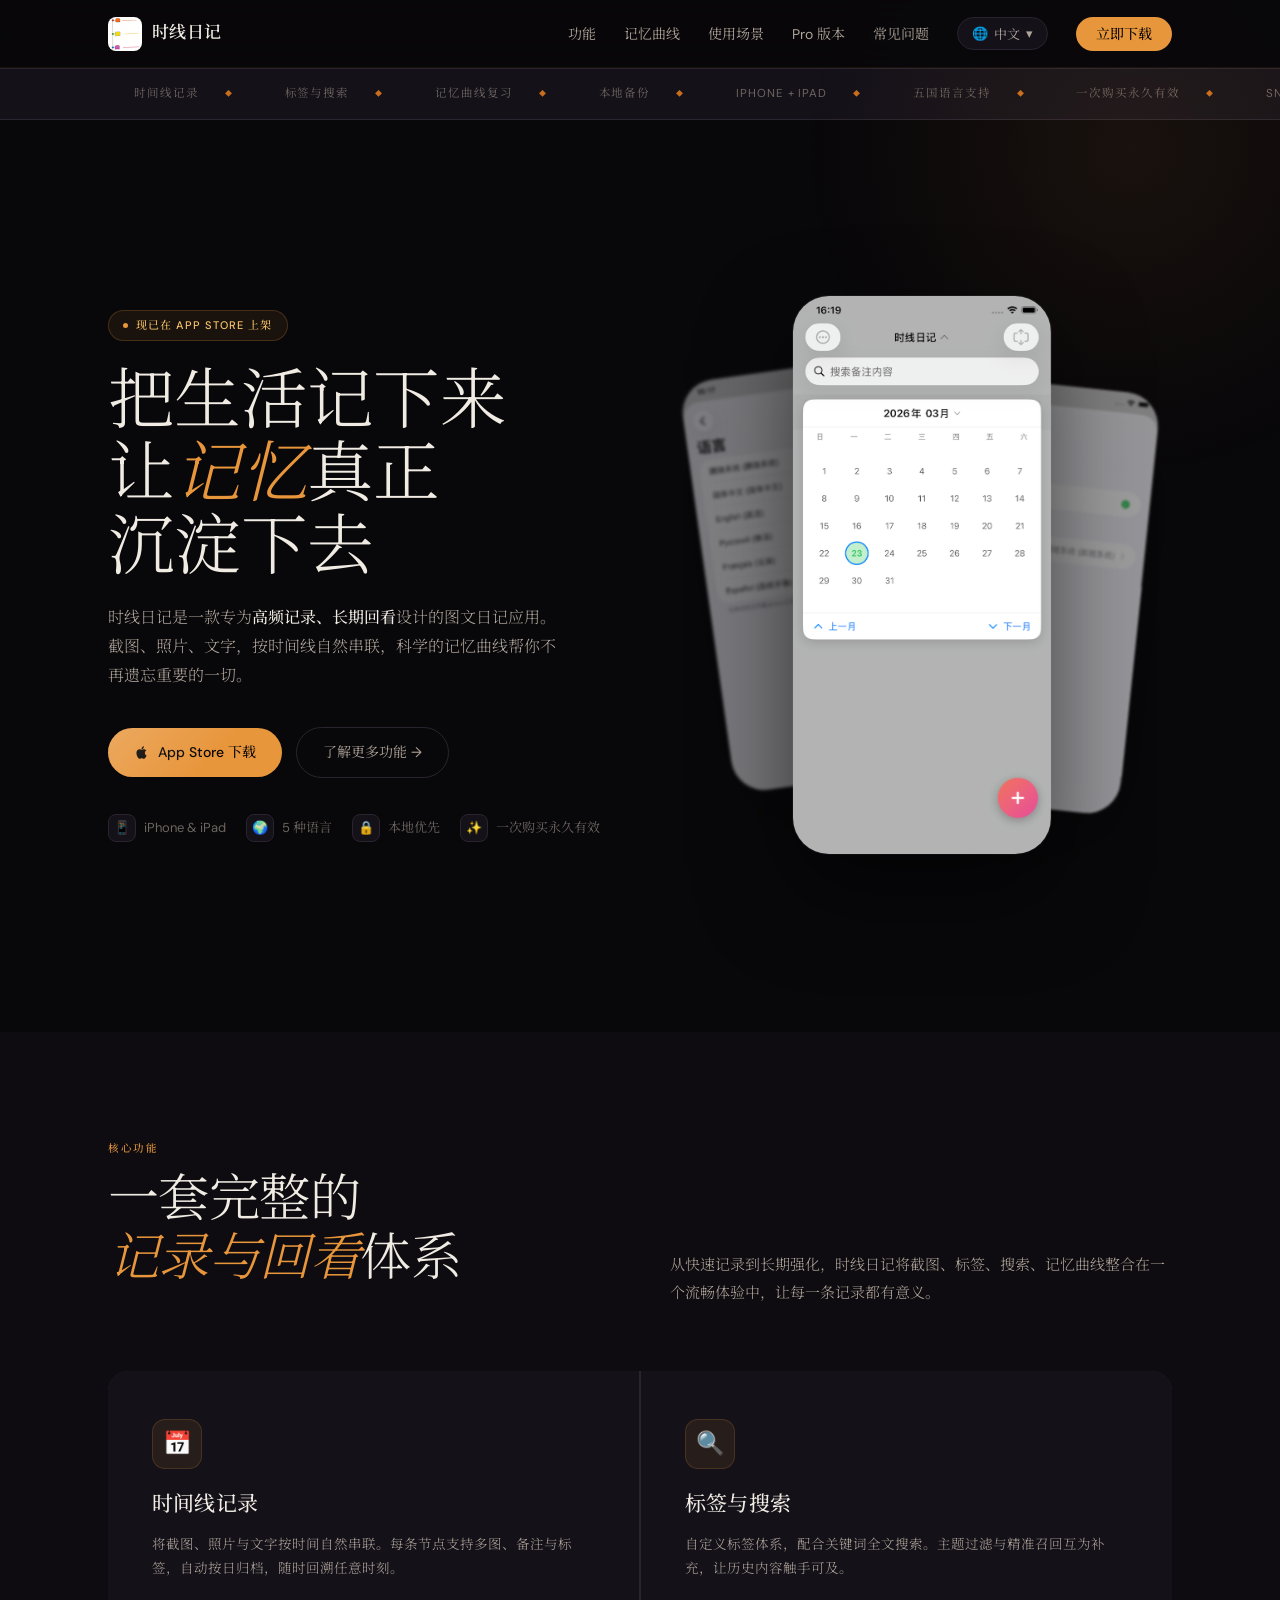
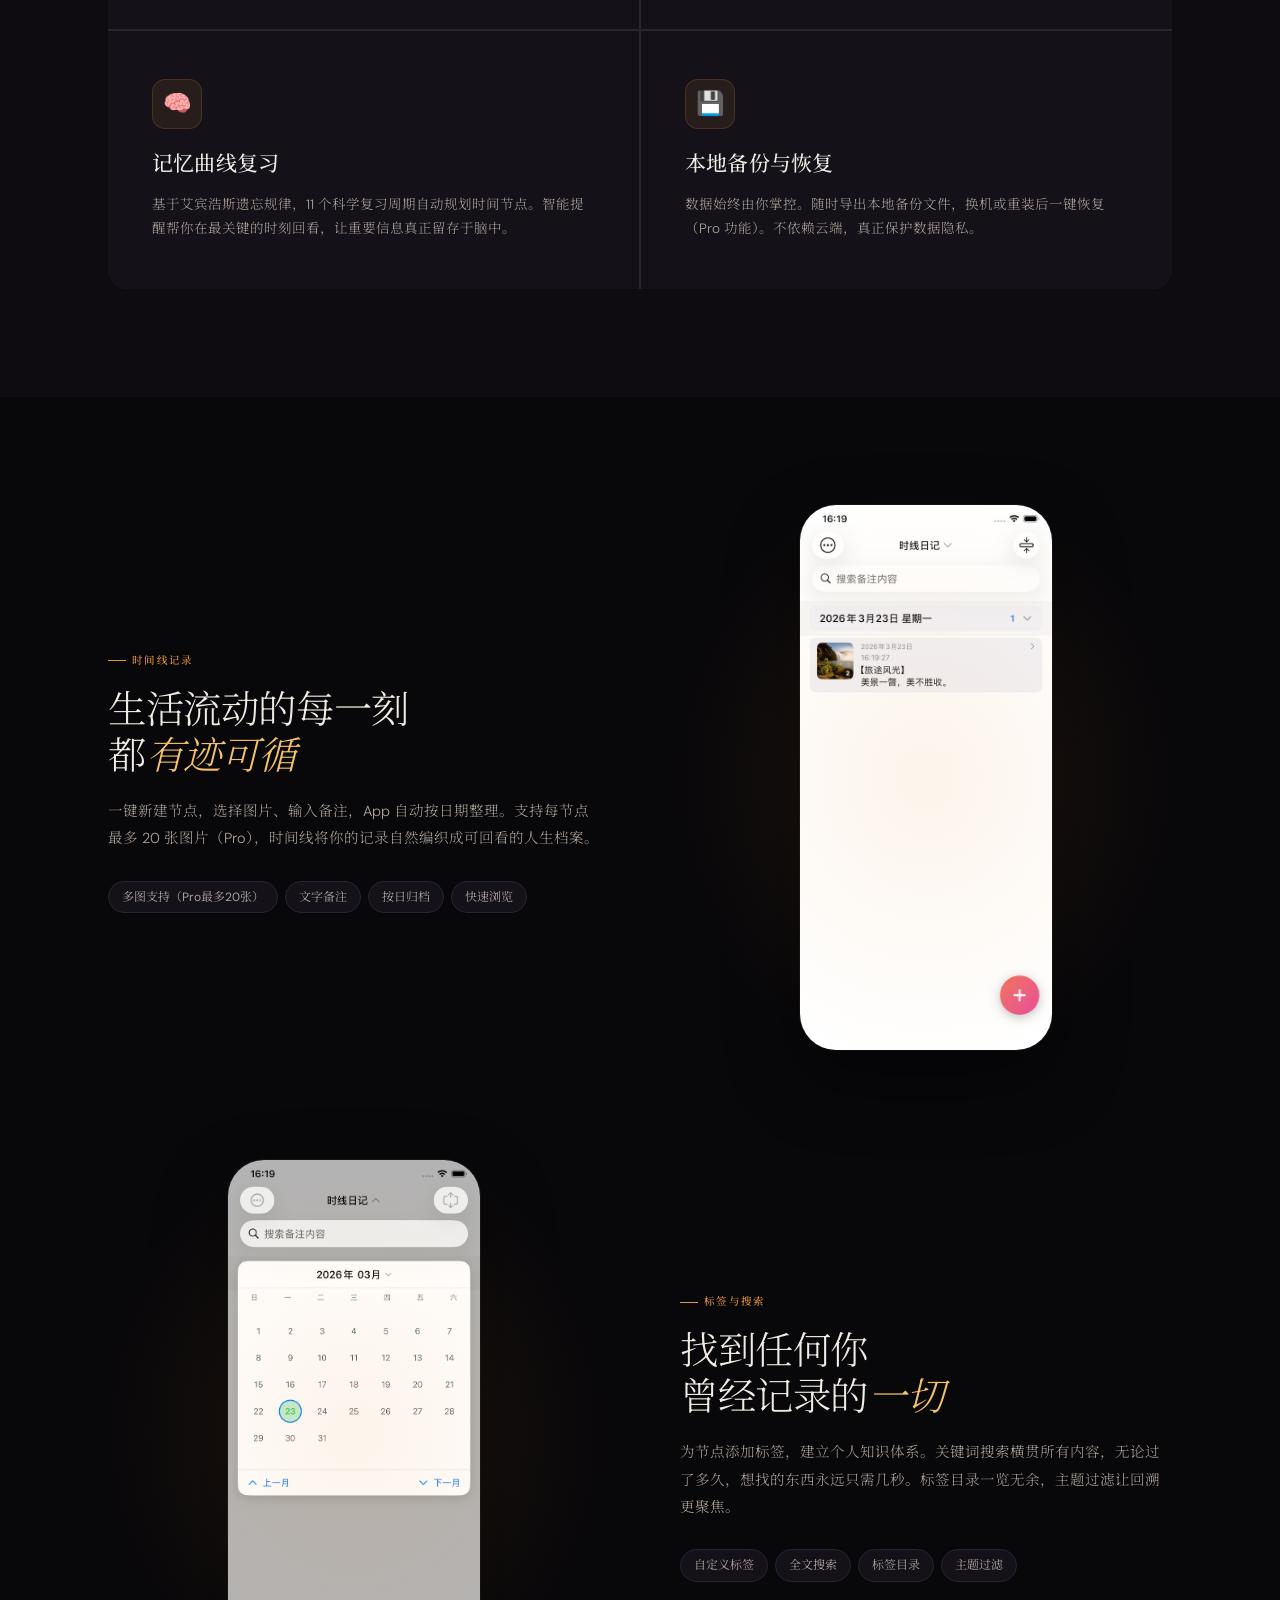
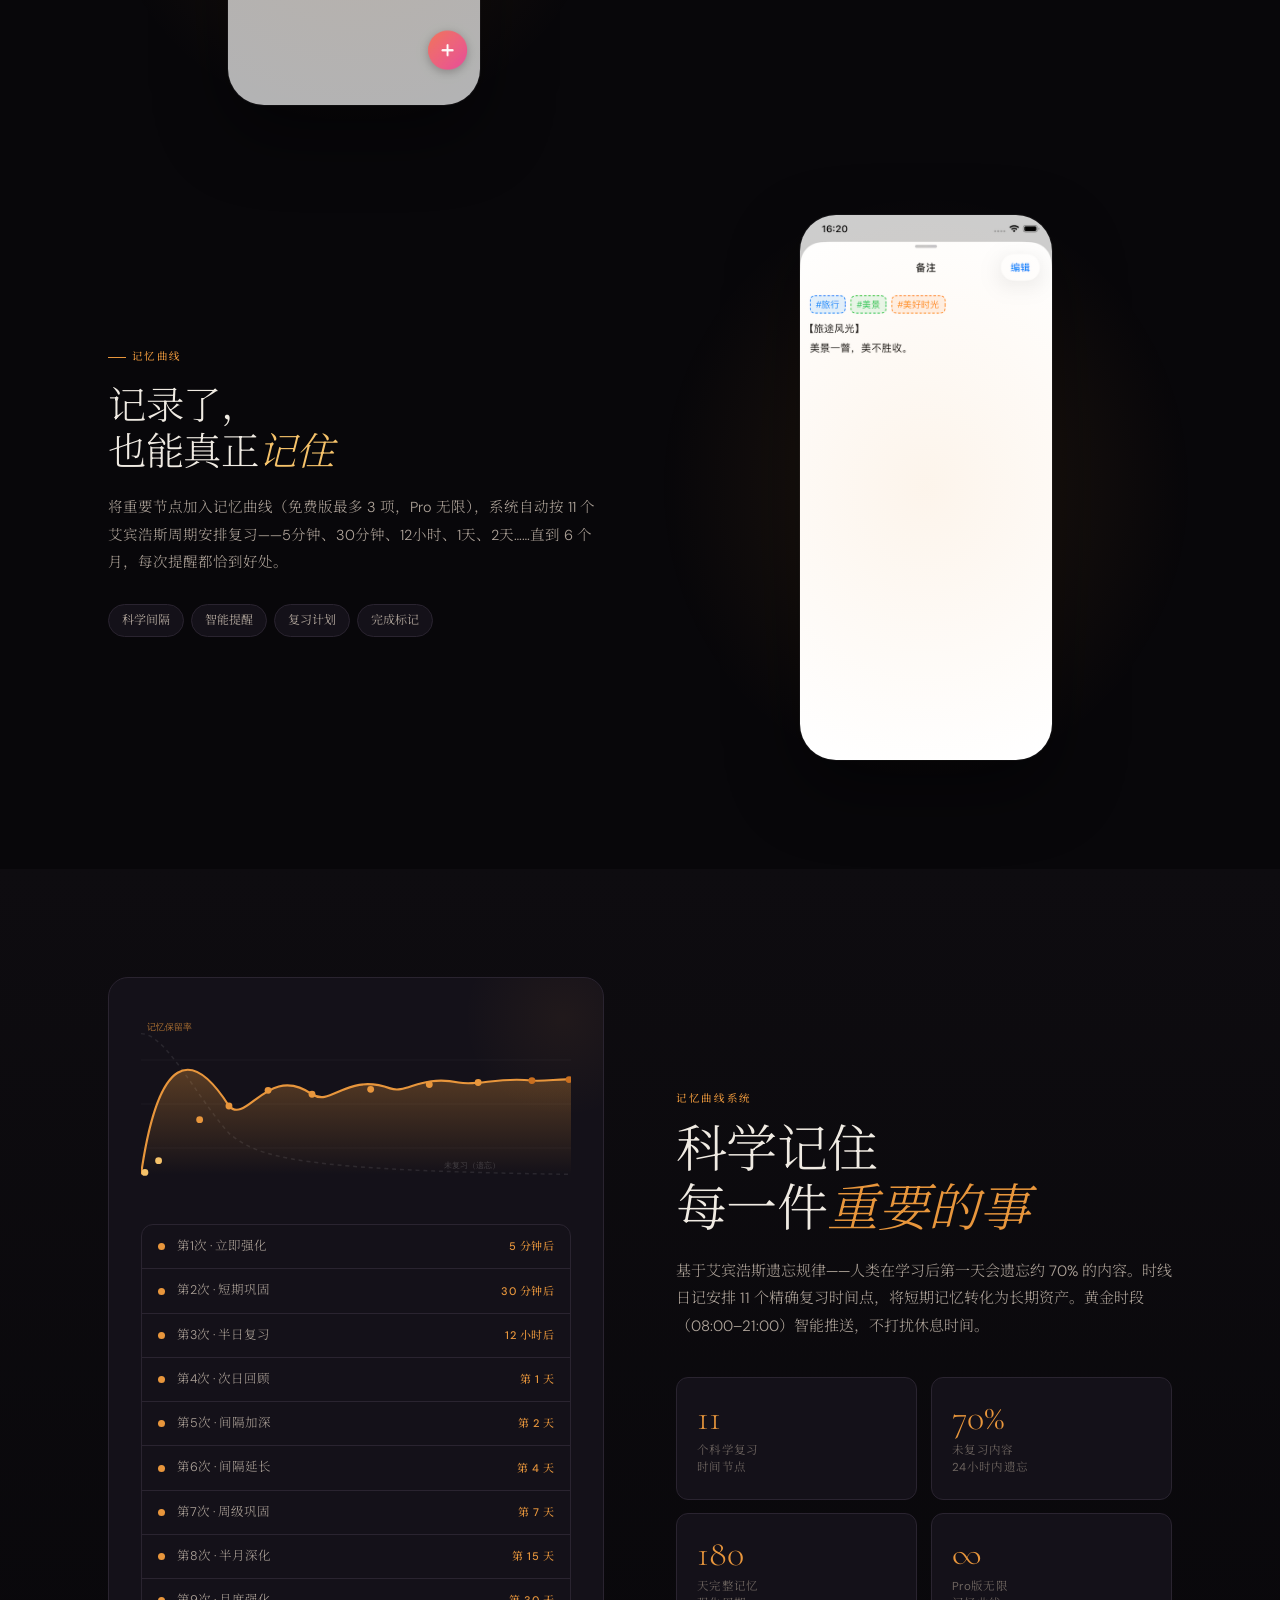
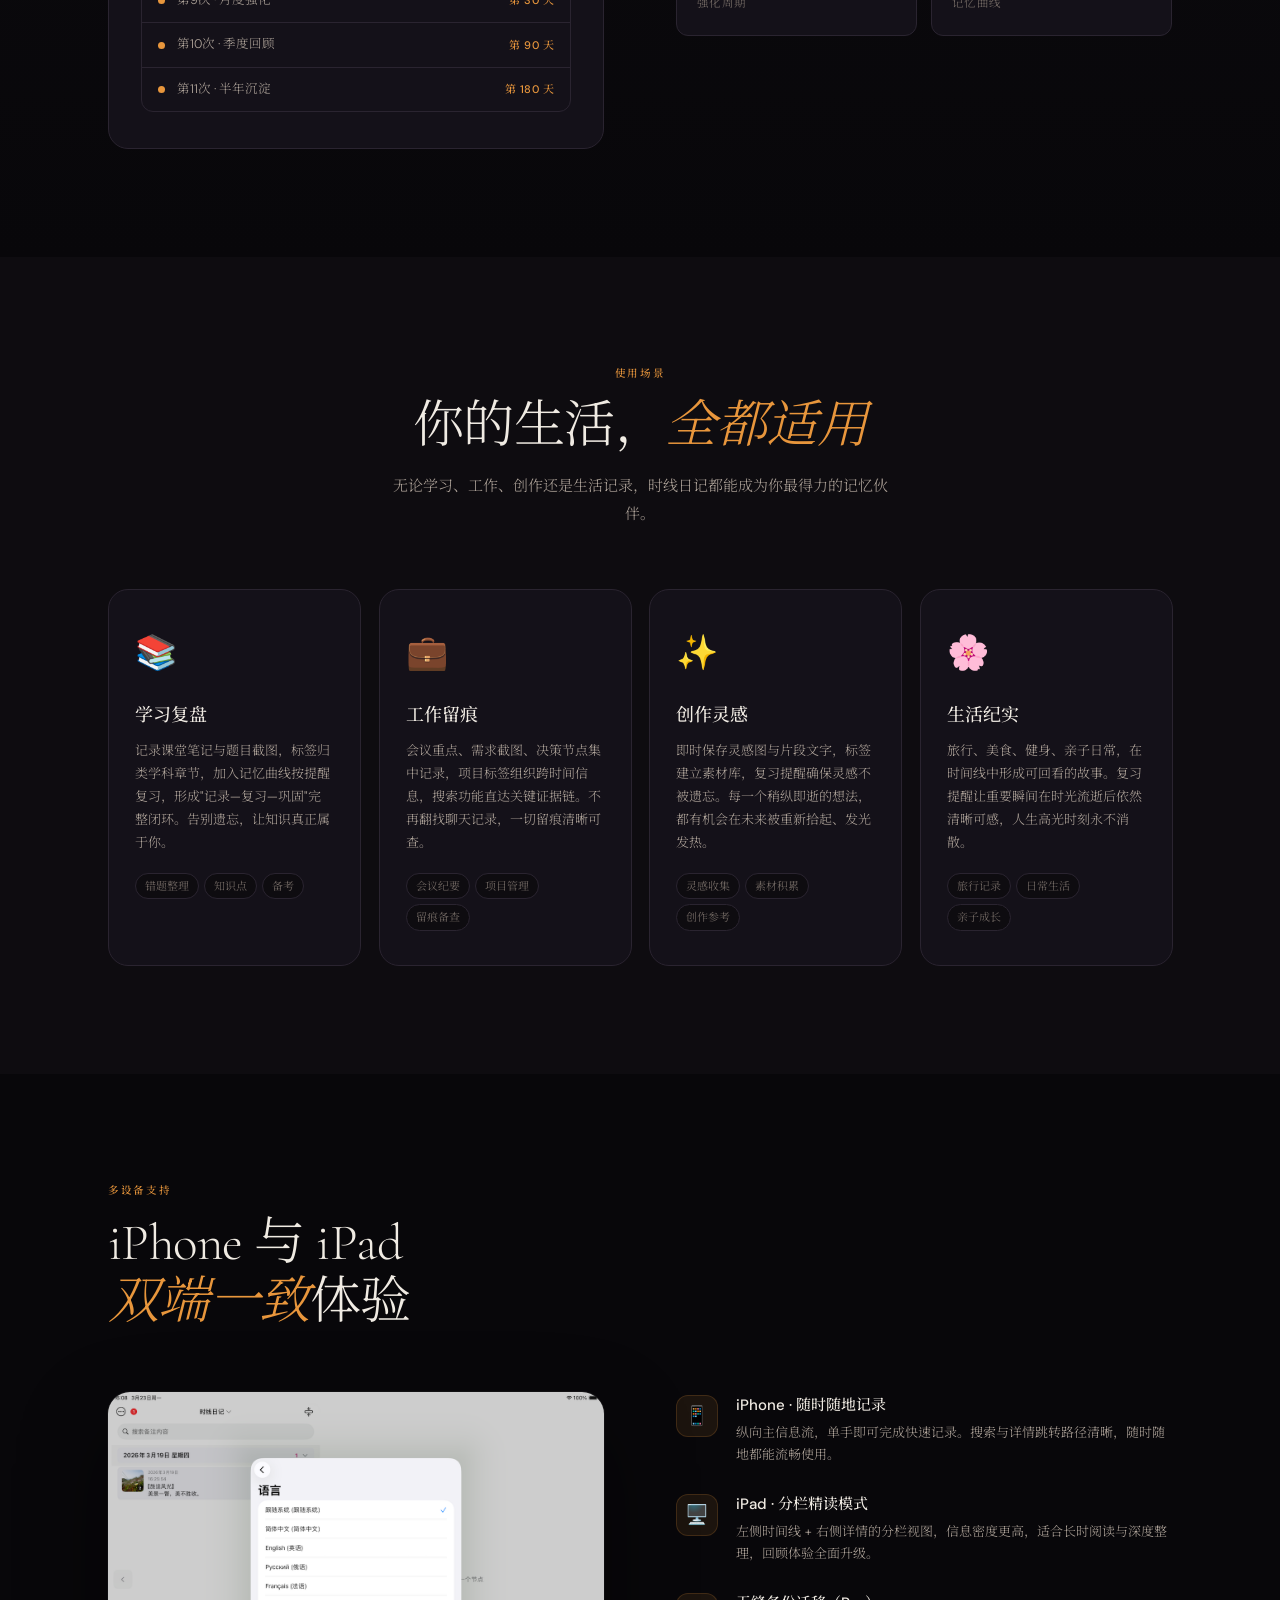
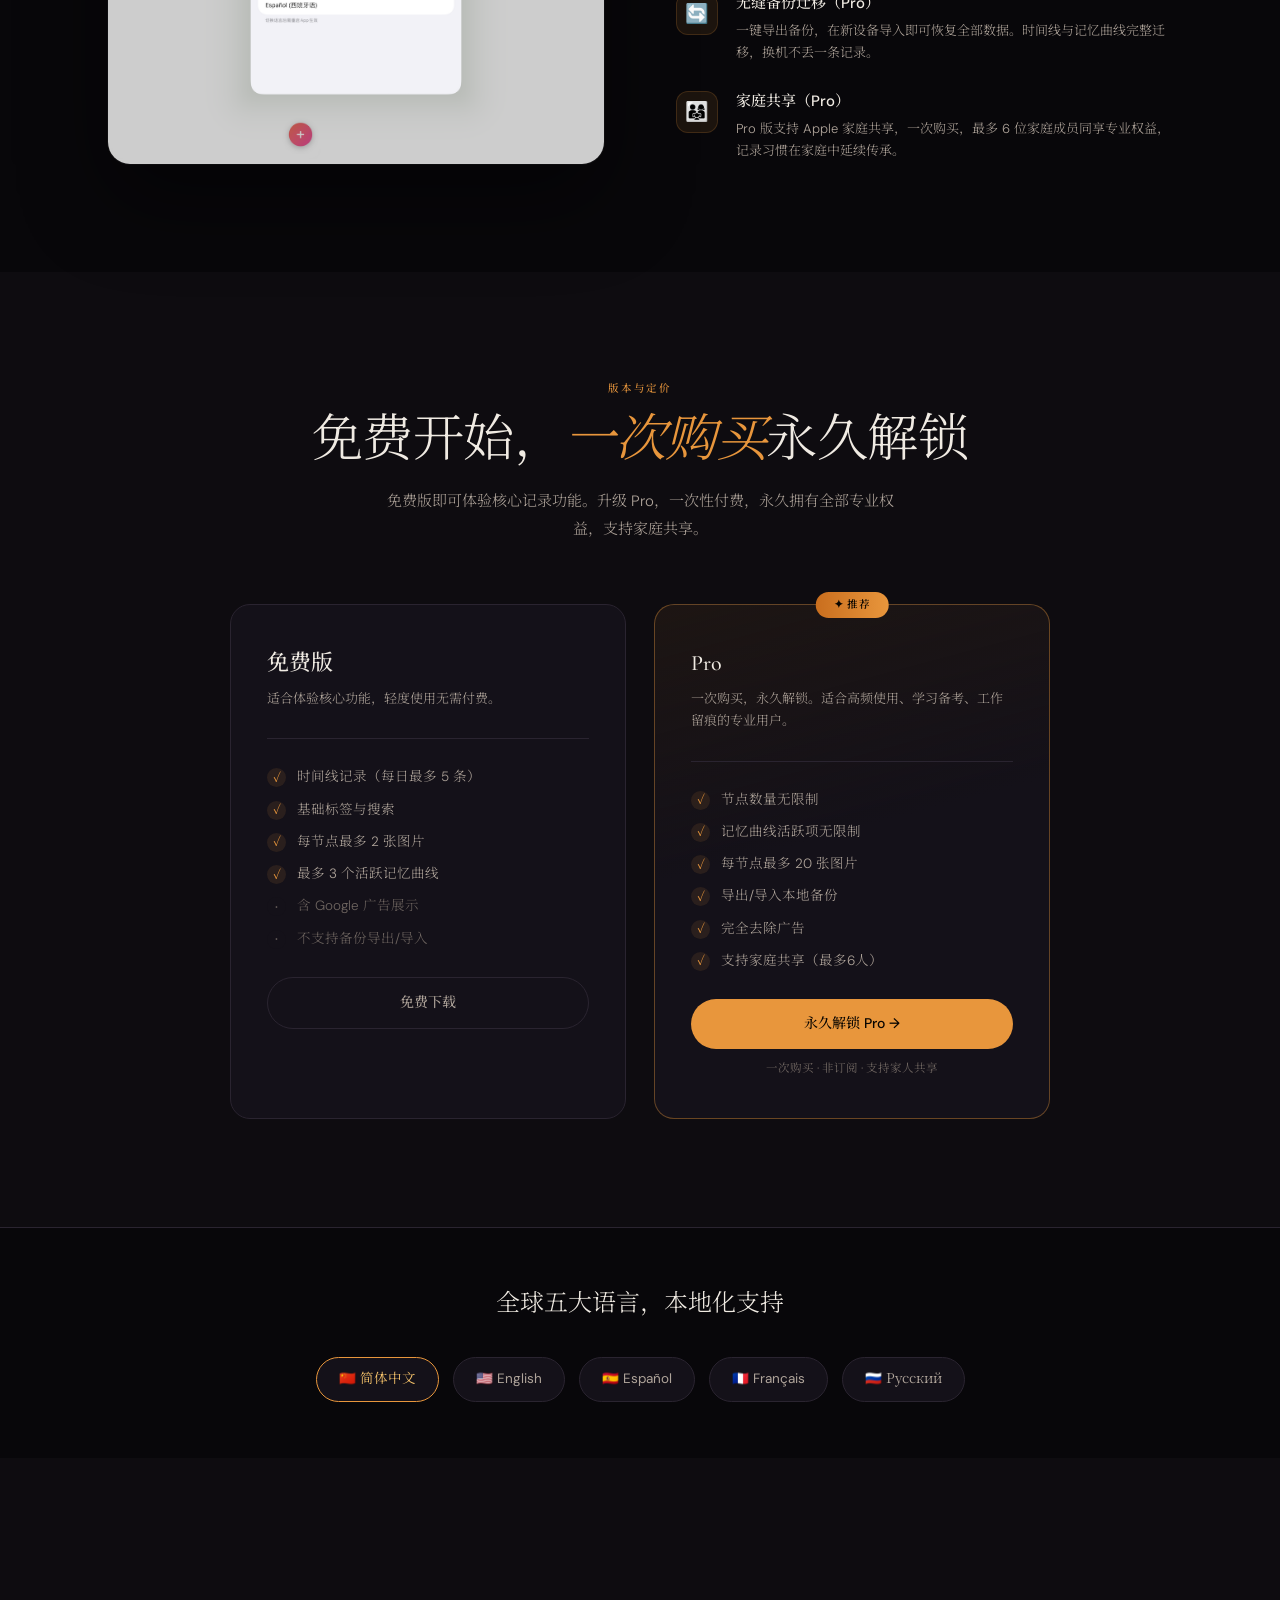
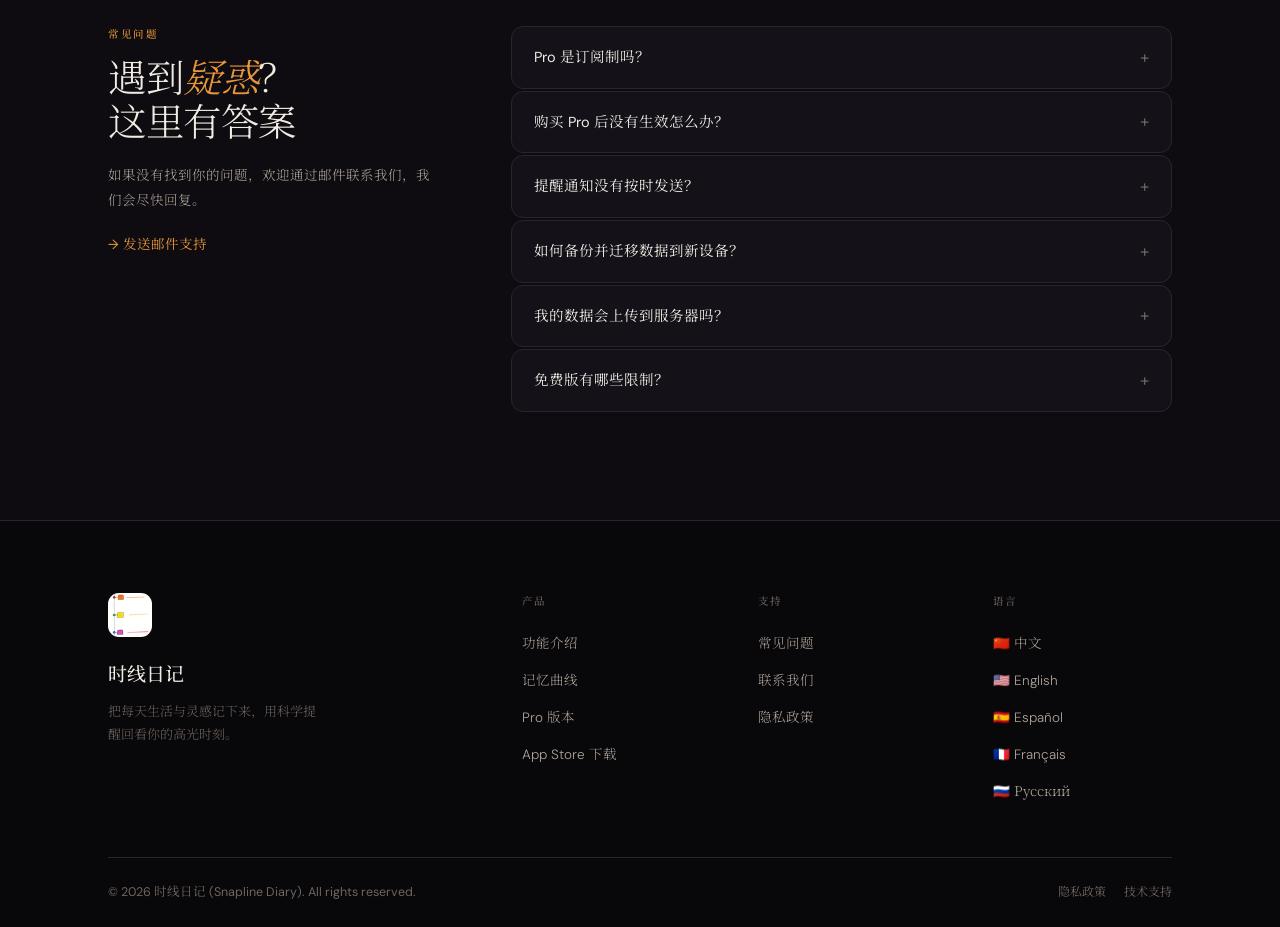
==== commit 46fa313c: "更新图片路径" ====
--- a/index.html
+++ b/index.html
@@ -5,9 +5,9 @@
 <meta name="viewport" content="width=device-width, initial-scale=1.0">
 <base href="./">
 <title>时线日记 · Snapline Diary</title>
-<link rel="icon" type="image/png" href="images/sharp/logo.png">
-<link rel="apple-touch-icon" href="images/sharp/logo.png">
-<link rel="preload" as="image" href="images/sharp/logo.png" imagesizes="34px" fetchpriority="high">
+<link rel="icon" type="image/png" href="images/sharp/favicon-32.png">
+<link rel="apple-touch-icon" href="images/sharp/apple-touch-icon.png">
+<link rel="preload" as="image" href="images/sharp/logo-68.png" imagesizes="34px" fetchpriority="high">
 <link rel="preconnect" href="https://fonts.googleapis.com">
 <link rel="preconnect" href="https://fonts.gstatic.com" crossorigin>
 <link href="https://fonts.googleapis.com/css2?family=Noto+Serif+SC:wght@300;400;500;600&family=Cormorant+Garamond:ital,wght@0,300;0,400;0,600;1,300;1,400&family=DM+Sans:wght@300;400;500&display=swap" rel="stylesheet">
@@ -481,7 +481,7 @@
 <nav id="main-nav">
   <div class="nav-inner">
     <a class="nav-logo" onclick="goTop()">
-      <img src="images/sharp/logo.png" alt="Logo" width="34" height="34" loading="eager" decoding="sync" fetchpriority="high">
+      <img src="images/sharp/logo-68.png" alt="Logo" width="34" height="34" loading="eager" decoding="sync" fetchpriority="high">
       <span class="nav-brand" data-i18n="appName">时线日记</span>
     </a>
     <button type="button" class="nav-toggle" id="nav-toggle" aria-label="打开菜单" aria-expanded="false" onclick="toggleNav()">☰</button>
@@ -539,9 +539,9 @@
       </div>
       <div class="hero-vis">
         <div class="phone-stack">
-          <div class="ph ph-l"><img src="images/sharp/iphone2.png" alt="App Screenshot"></div>
-          <div class="ph ph-r"><img src="images/sharp/iphone1.png" alt="App Screenshot"></div>
-          <div class="ph ph-main"><img src="images/sharp/iphone4.png" alt="App Screenshot"></div>
+          <div class="ph ph-l"><img src="images/sharp/iphone2-lg.webp.png" alt="App Screenshot"></div>
+          <div class="ph ph-r"><img src="images/sharp/iphone1-lg.webp.png" alt="App Screenshot"></div>
+          <div class="ph ph-main"><img src="images/sharp/iphone4-lg.webp.png" alt="App Screenshot"></div>
         </div>
       </div>
     </div>
@@ -600,7 +600,7 @@
       </div>
       <div class="show-ph">
         <div class="ph-glow"></div>
-        <div class="ph-d"><img src="images/sharp/iphone3.png" alt="Timeline"></div>
+        <div class="ph-d"><img src="images/sharp/iphone3-lg.webp.png" alt="Timeline"></div>
       </div>
     </div>
     <div class="show-item rev reveal" style="transition-delay:.1s">
@@ -617,7 +617,7 @@
       </div>
       <div class="show-ph">
         <div class="ph-glow"></div>
-        <div class="ph-d"><img src="images/sharp/iphone4.png" alt="Search"></div>
+        <div class="ph-d"><img src="images/sharp/iphone4-lg.webp.png" alt="Search"></div>
       </div>
     </div>
     <div class="show-item reveal" style="transition-delay:.2s">
@@ -634,7 +634,7 @@
       </div>
       <div class="show-ph">
         <div class="ph-glow"></div>
-        <div class="ph-d"><img src="images/sharp/iphone5.png" alt="Memory Curve"></div>
+        <div class="ph-d"><img src="images/sharp/iphone5-lg.webp.png" alt="Memory Curve"></div>
       </div>
     </div>
   </div>
@@ -714,7 +714,7 @@
     <span class="sec-eye" data-i18n="pl_eye">多设备支持</span>
     <h2 class="sec-h" data-i18n-html="pl_h">iPhone 与 iPad<br><em>双端一致</em>体验</h2>
     <div class="plat-lay">
-      <div class="ipad-wrap reveal"><img src="images/sharp/ipad1.png" alt="iPad Screenshot"></div>
+      <div class="ipad-wrap reveal"><img src="images/sharp/ipad1-lg.webp.png" alt="iPad Screenshot"></div>
       <div class="plat-pts">
         <div class="pt reveal" style="transition-delay:.08s"><div class="pt-ic">📱</div><div><div class="pt-t" data-i18n="pl1t">iPhone · 随时随地记录</div><div class="pt-d" data-i18n="pl1d">纵向主信息流，单手即可完成快速记录。搜索与详情跳转路径清晰，随时随地都能流畅使用。</div></div></div>
         <div class="pt reveal" style="transition-delay:.16s"><div class="pt-ic">🖥️</div><div><div class="pt-t" data-i18n="pl2t">iPad · 分栏精读模式</div><div class="pt-d" data-i18n="pl2d">左侧时间线 + 右侧详情的分栏视图，信息密度更高，适合长时阅读与深度整理，回顾体验全面升级。</div></div></div>
@@ -800,7 +800,7 @@
   <div class="w">
     <div class="foot-grid">
       <div>
-        <img class="fb-logo" src="images/sharp/logo.png" alt="Logo">
+        <img class="fb-logo" src="images/sharp/logo-68.png" alt="Logo">
         <div class="fb-name" data-i18n="appName">时线日记</div>
         <p class="fb-desc" data-i18n="ft_desc">把每天生活与灵感记下来，用科学提醒回看你的高光时刻。</p>
       </div>
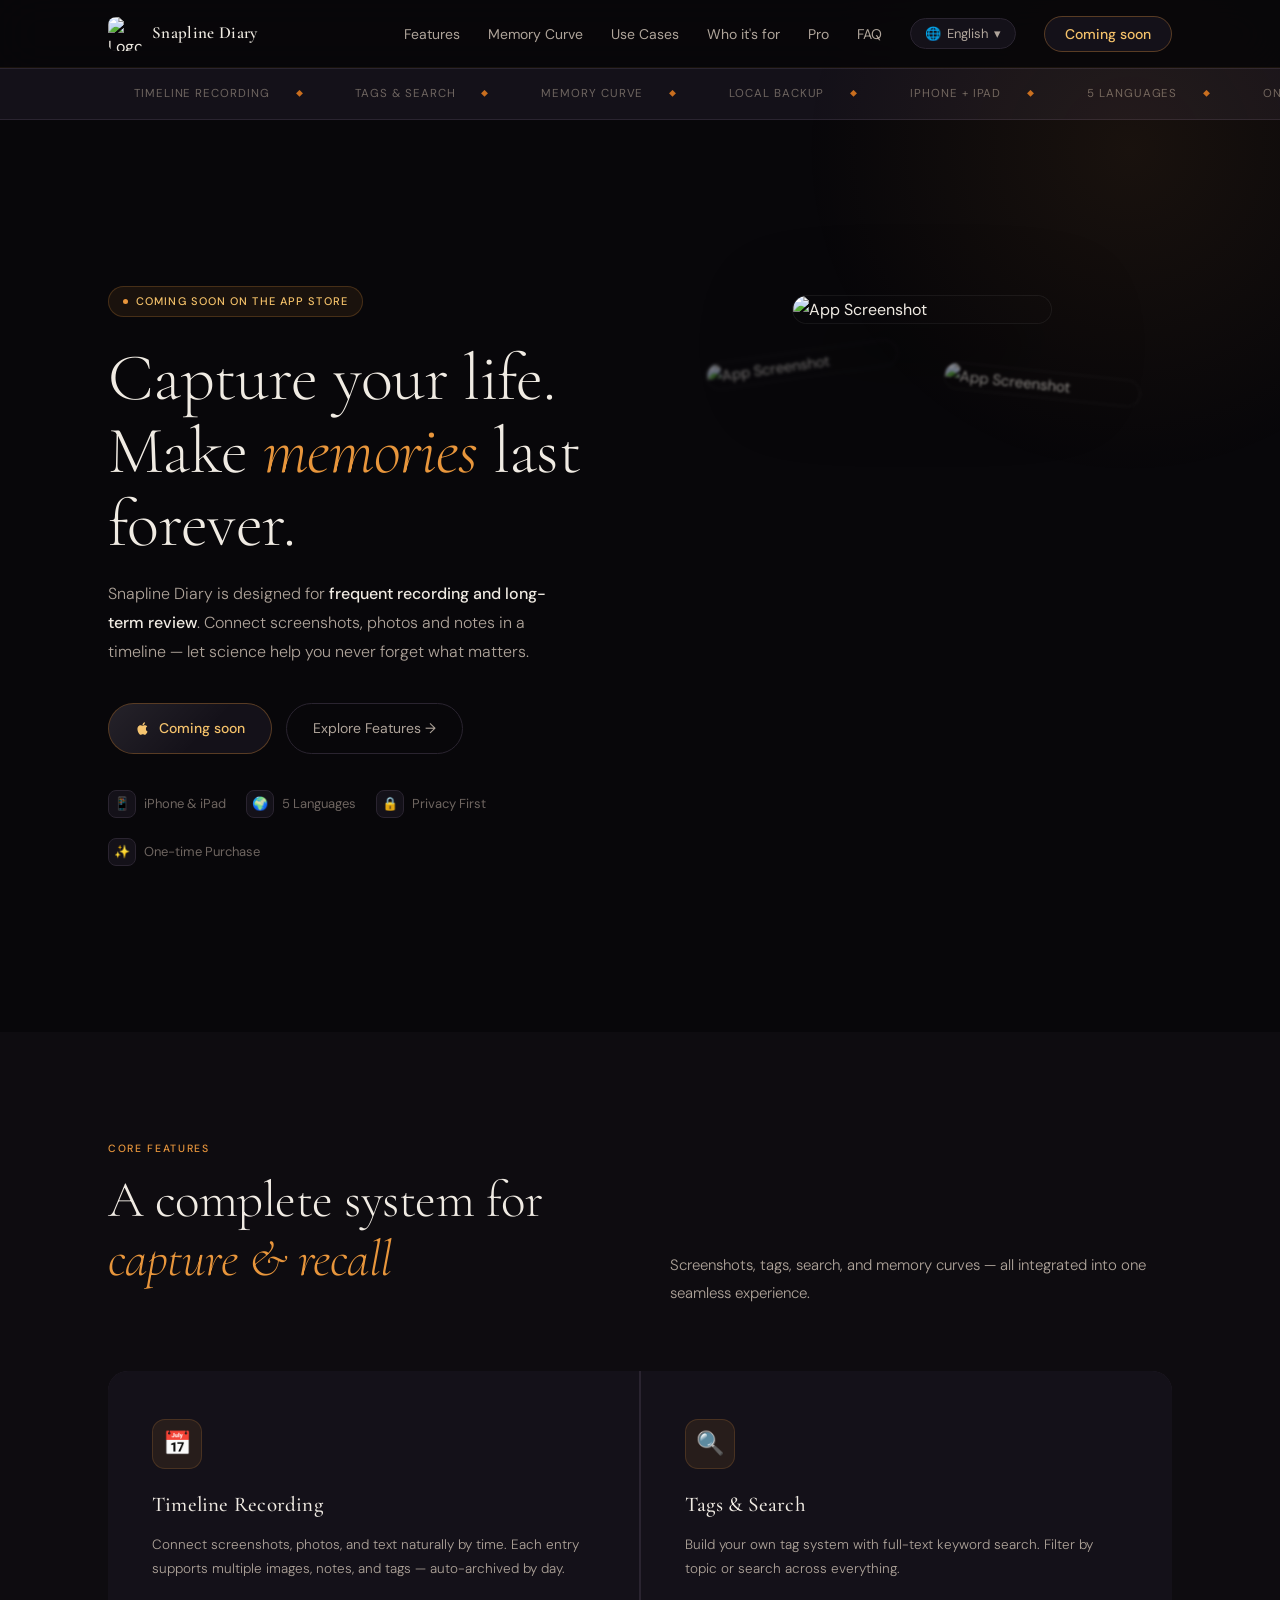
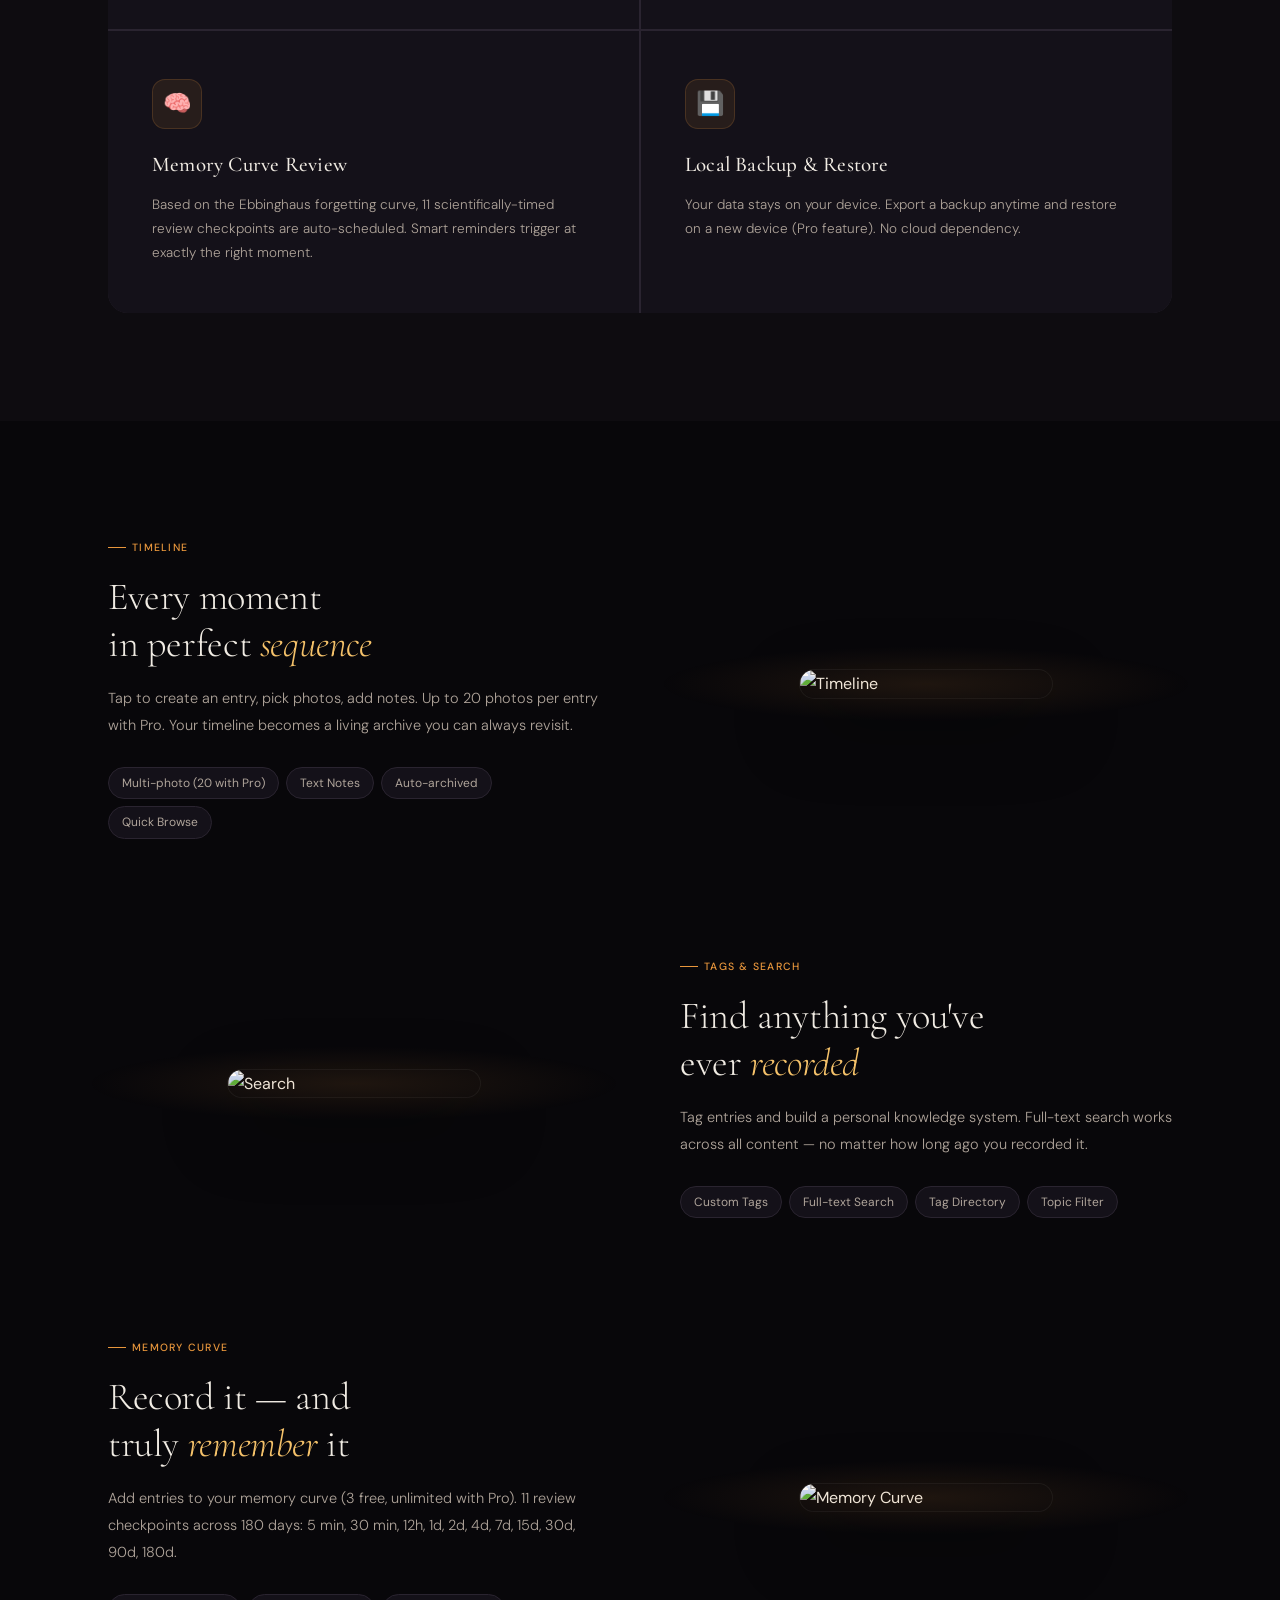
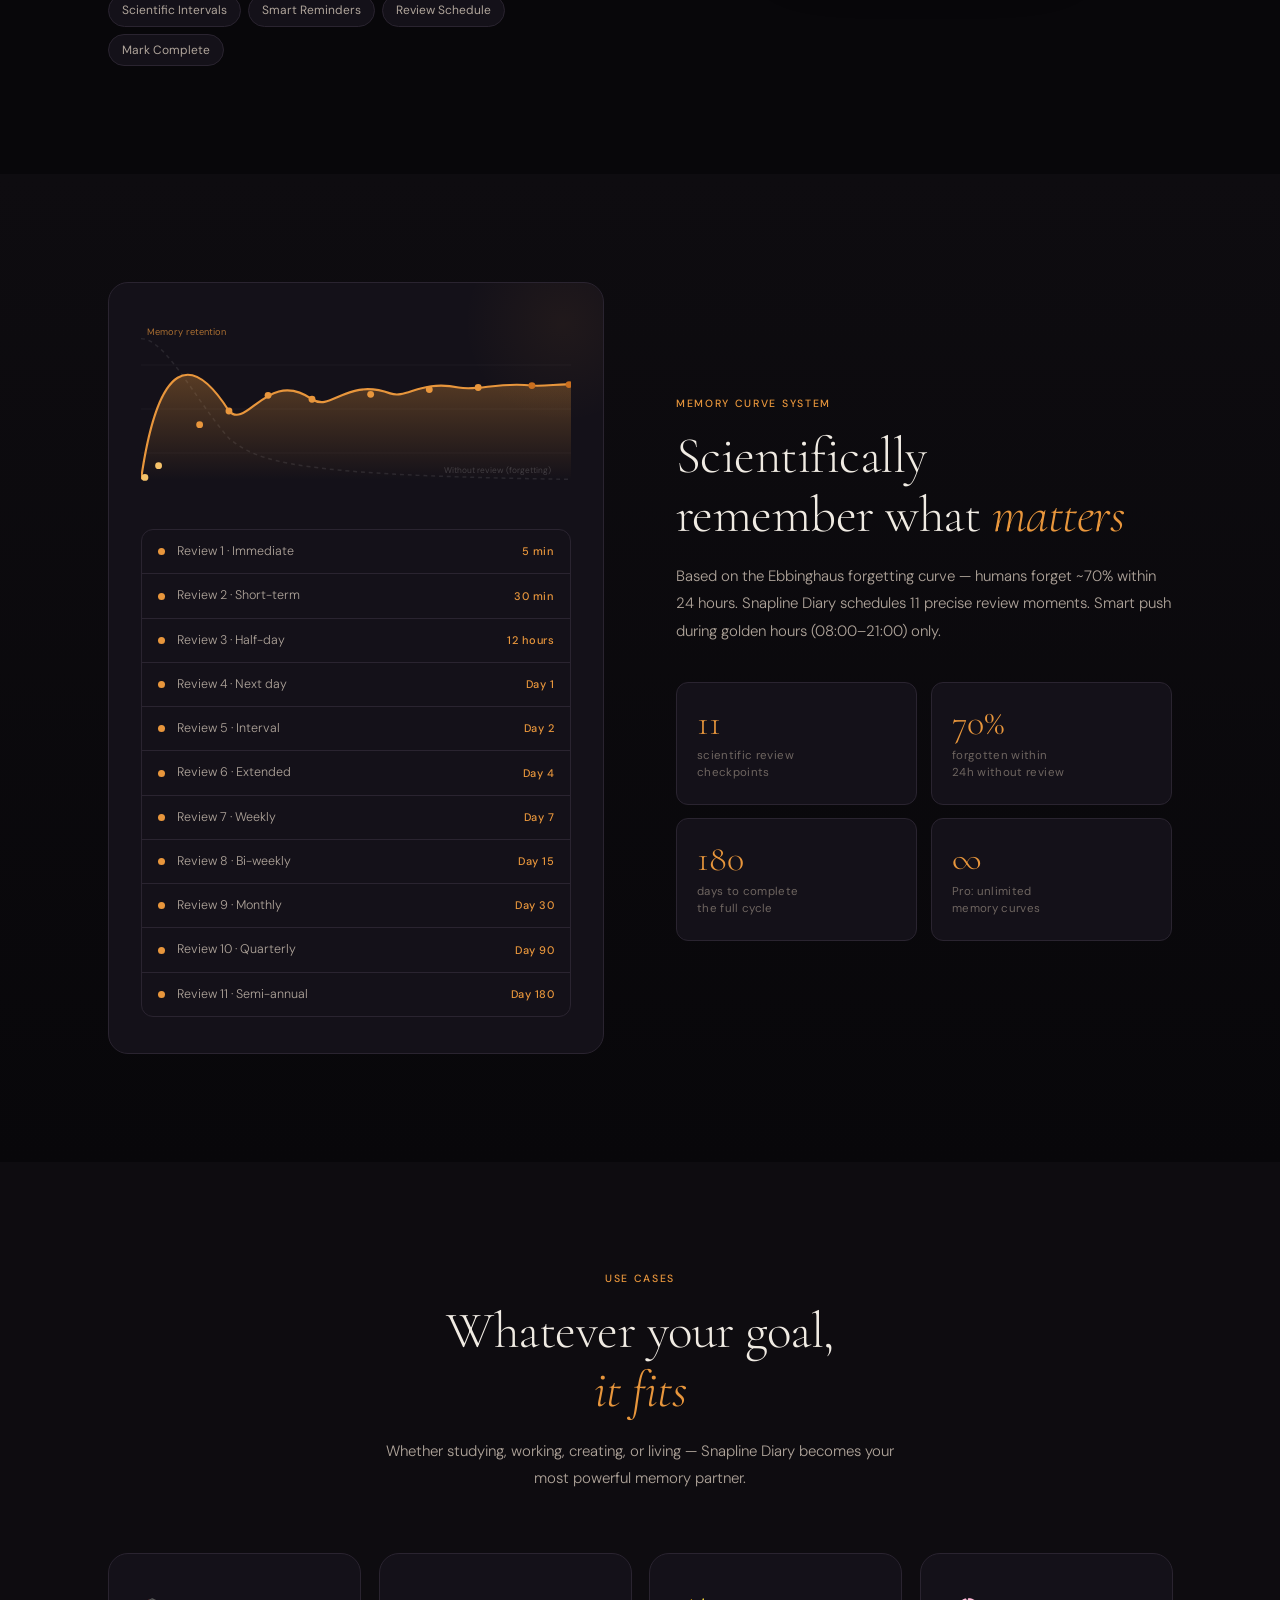
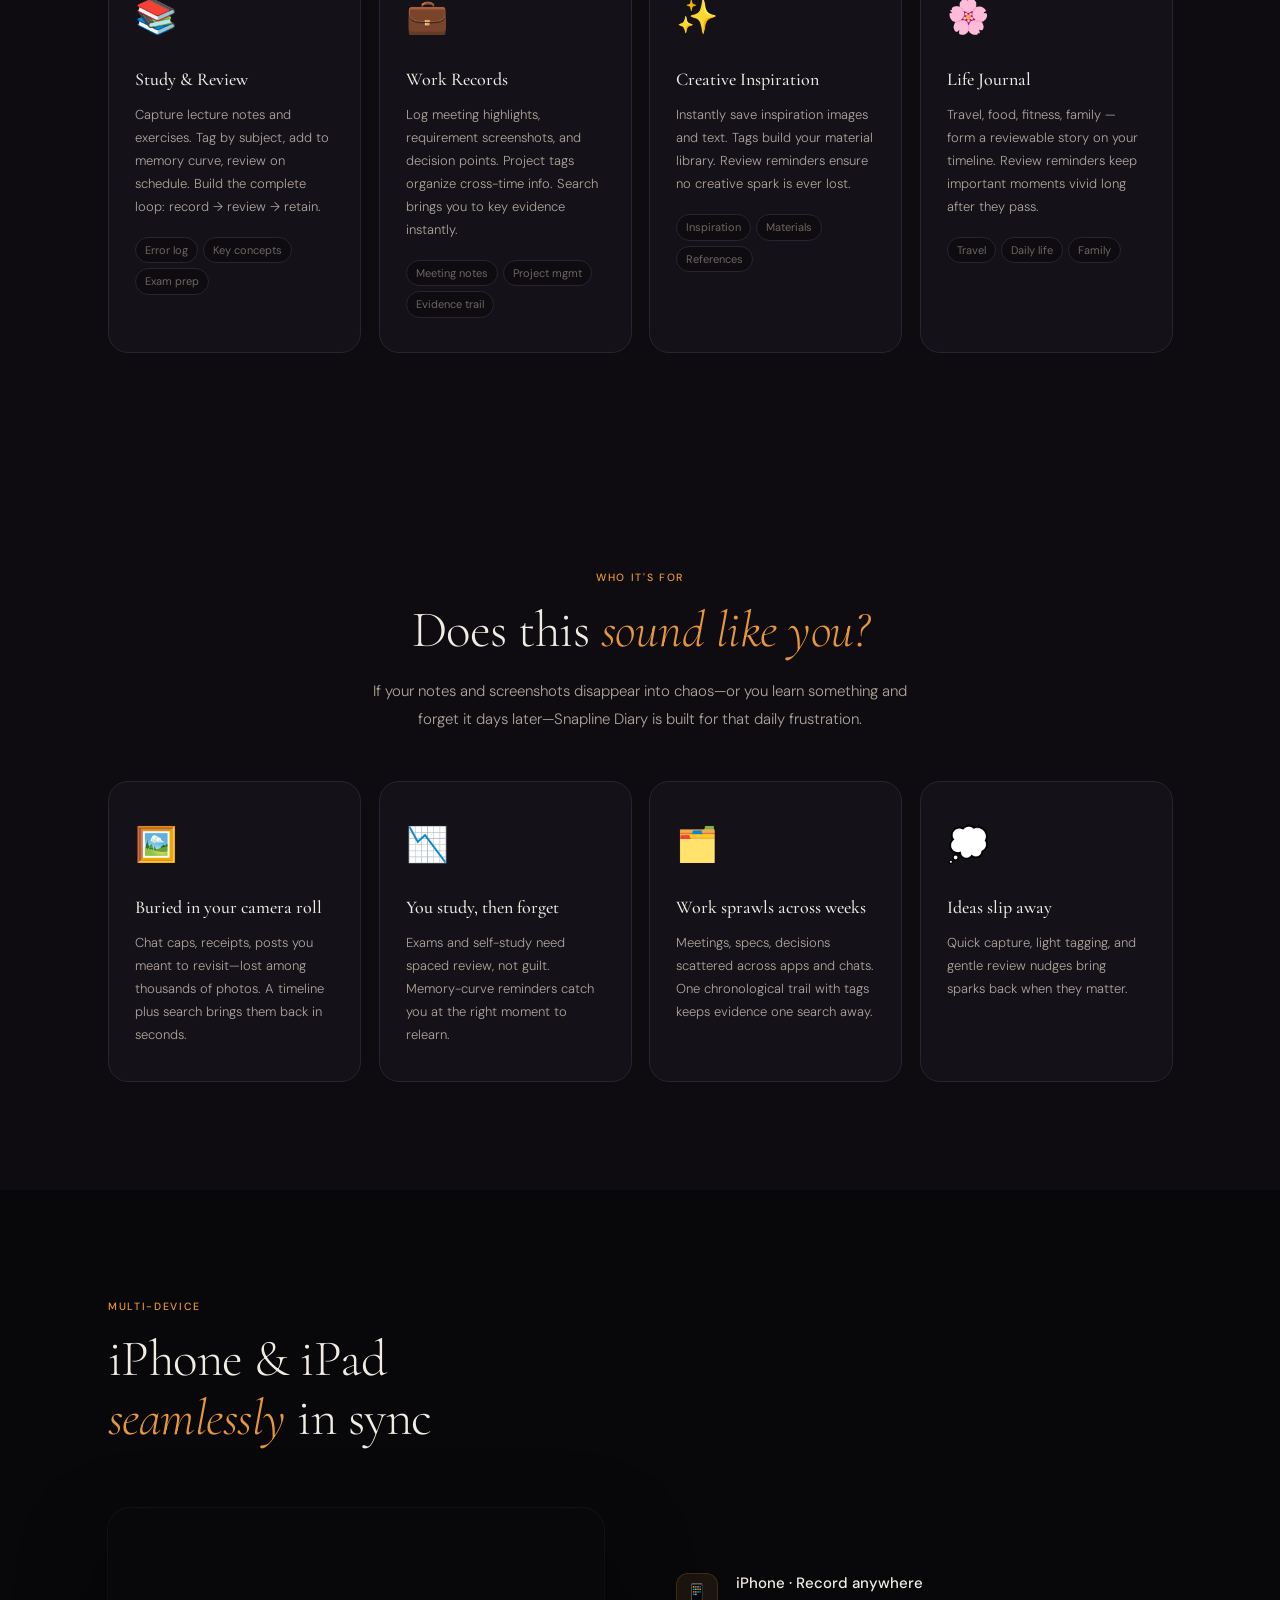
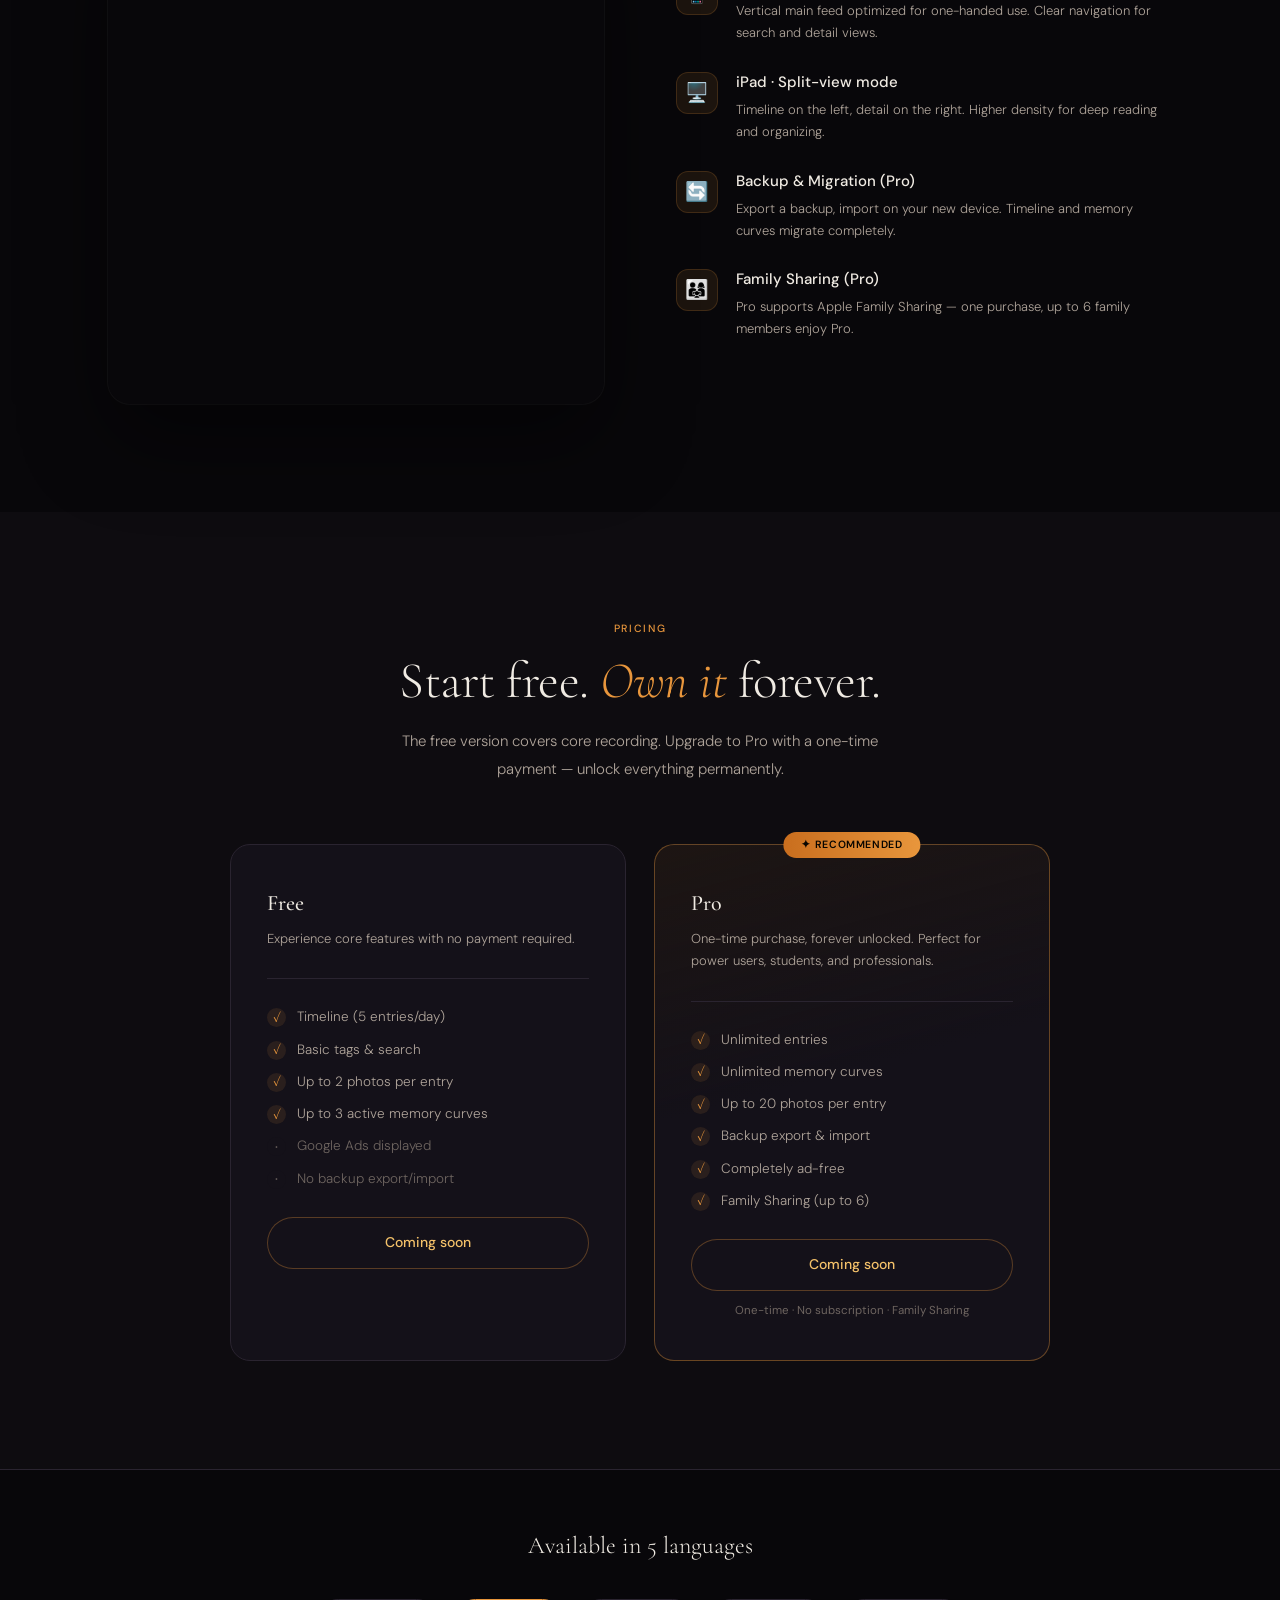
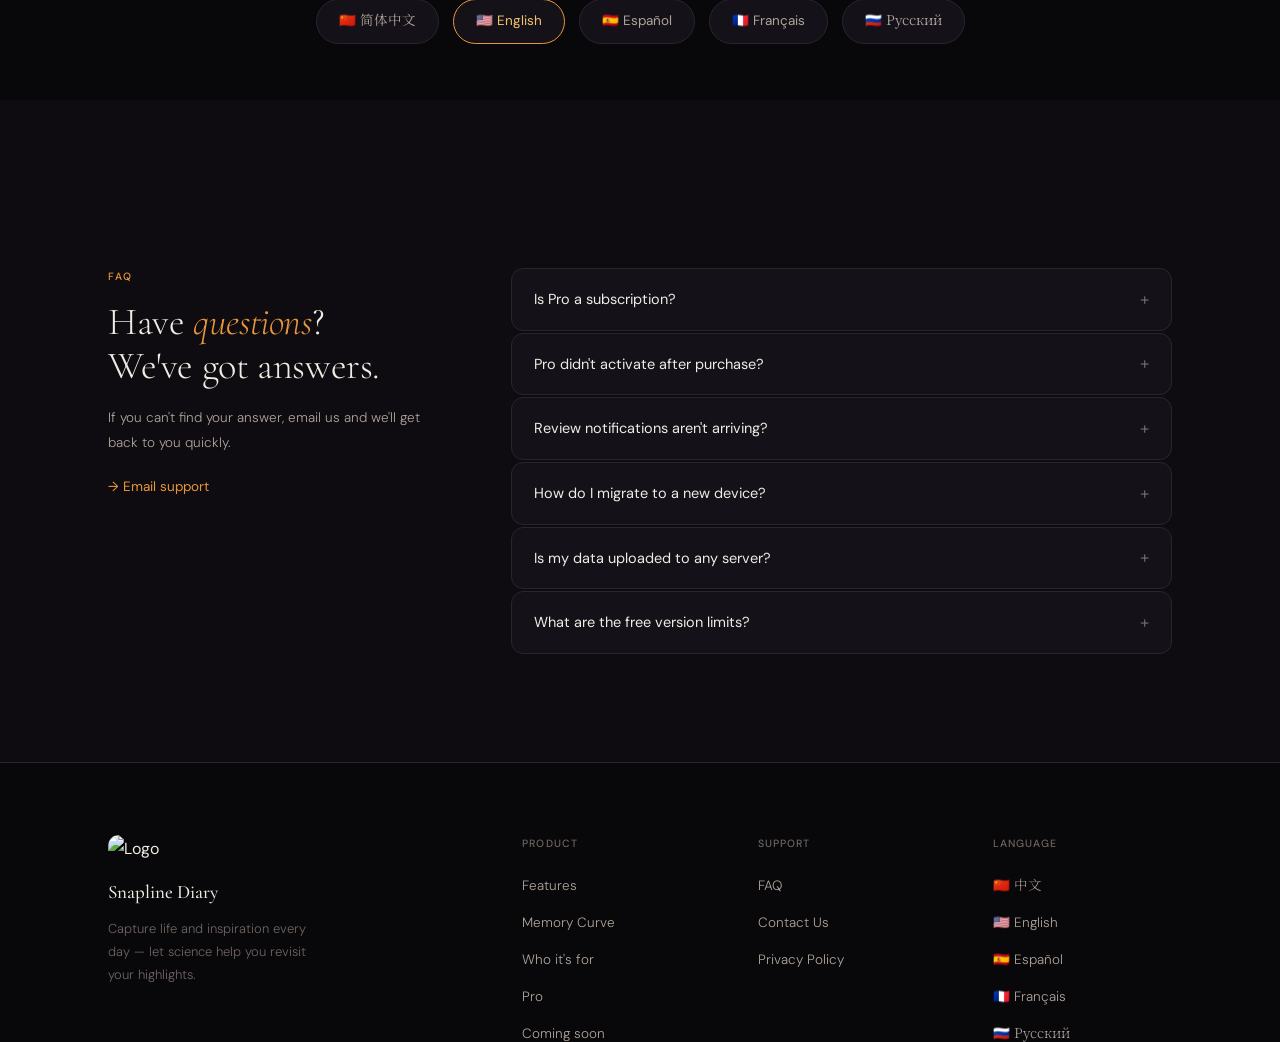
==== commit eaaa272a: "接入 GA4 与百度统计埋点" ====
--- a/index.html
+++ b/index.html
@@ -7,7 +7,7 @@
 <title>时线日记 · Snapline Diary</title>
 <link rel="icon" type="image/png" href="images/sharp/favicon-32.png">
 <link rel="apple-touch-icon" href="images/sharp/apple-touch-icon.png">
-<link rel="preload" as="image" href="images/sharp/logo-68.png" imagesizes="34px" fetchpriority="high">
+<link rel="preload" as="image" href="images/sharp-webp/logo-68.webp" imagesizes="34px" fetchpriority="high">
 <link rel="preconnect" href="https://fonts.googleapis.com">
 <link rel="preconnect" href="https://fonts.gstatic.com" crossorigin>
 <link href="https://fonts.googleapis.com/css2?family=Noto+Serif+SC:wght@300;400;500;600&family=Cormorant+Garamond:ital,wght@0,300;0,400;0,600;1,300;1,400&family=DM+Sans:wght@300;400;500&display=swap" rel="stylesheet">
@@ -55,6 +55,17 @@
 .nav-cta{background:var(--accent)!important;color:#080500!important;padding:8px 20px;
   border-radius:100px;font-weight:500!important;transition:opacity .2s!important}
 .nav-cta:hover{opacity:.82}
+/* App Store 未正式上架：弱化下载类按钮 */
+body.app-soon .btn-p{background:var(--surface);color:var(--accent2);border:1px solid rgba(232,150,60,.32)}
+body.app-soon .btn-p::before{opacity:.4}
+body.app-soon .btn-p:hover{transform:none;box-shadow:0 8px 24px rgba(0,0,0,.25)}
+body.app-soon .nav-cta{background:var(--surface)!important;color:var(--accent2)!important;border:1px solid rgba(232,150,60,.32)!important}
+body.app-soon .nav-cta:hover{opacity:1}
+body.app-soon .plan-cta.s,body.app-soon .plan-cta.p{background:var(--surface);color:var(--accent2);border:1px solid rgba(232,150,60,.32)}
+body.app-soon .plan-cta.s:hover,body.app-soon .plan-cta.p:hover{transform:none;opacity:.95}
+.soon-toast{position:fixed;bottom:28px;left:50%;transform:translateX(-50%) translateY(120%);max-width:min(420px,calc(100% - 40px));padding:14px 22px;background:var(--card);border:1px solid var(--border);border-radius:var(--radius-sm);color:var(--text2);font-size:14px;line-height:1.55;text-align:center;z-index:500;box-shadow:0 12px 40px rgba(0,0,0,.45);transition:transform .38s cubic-bezier(.2,.8,.2,1),opacity .38s ease;opacity:0;pointer-events:none}
+.soon-toast.show{transform:translateX(-50%) translateY(0);opacity:1}
+@media(max-width:480px){.soon-toast{font-size:13px;padding:12px 18px;bottom:20px}}
 
 /* LANG SWITCHER */
 .lang-sw{position:relative}
@@ -311,19 +322,49 @@
   color:var(--accent);font-size:13.5px;text-decoration:none;transition:opacity .2s}
 .faq-link:hover{opacity:.75}
 
-/* PRIVACY OVERLAY */
-#priv-pg{display:none;position:fixed;inset:0;z-index:500;background:var(--bg);overflow-y:auto}
-#priv-pg.show{display:block}
-.priv-close{position:fixed;top:16px;
-  right:max(18px,calc((100vw - 780px)/2 - 28px));
+/* PRIVACY OVERLAY — 自下而上浮层 + 背后主页略可见 */
+#priv-pg{
+  display:none;position:fixed;inset:0;z-index:500;
+  align-items:flex-end;justify-content:center;
+  pointer-events:none;
+}
+#priv-pg.show{display:flex;pointer-events:auto}
+#priv-pg .priv-dim{
+  position:absolute;inset:0;
+  background:rgba(8,7,10,.58);
+  opacity:0;transition:opacity .34s ease;
+}
+#priv-pg.show .priv-dim{opacity:1}
+#priv-pg .priv-sheet{
+  position:relative;z-index:2;width:100%;max-width:900px;margin:0 auto;
+  max-height:min(96vh,100%);
+  overflow-y:auto;-webkit-overflow-scrolling:touch;
+  background:var(--bg);
+  border-radius:22px 22px 0 0;
+  border:1px solid rgba(232,150,60,.12);
+  border-bottom:none;
+  box-shadow:0 -28px 72px rgba(0,0,0,.5);
+  transform:translateY(104%);
+  transition:transform .48s cubic-bezier(.25,.82,.25,1);
+}
+#priv-pg.show .priv-sheet{transform:translateY(0)}
+#priv-pg .priv-sheet{display:flex;flex-direction:column}
+.priv-close{
+  align-self:flex-end;position:sticky;top:12px;margin:12px 16px 0;
+  flex-shrink:0;
   background:rgba(20,17,25,.92);backdrop-filter:blur(10px);-webkit-backdrop-filter:blur(10px);
   border:1px solid rgba(232,150,60,.28);color:var(--text);font-size:22px;
   width:46px;height:46px;border-radius:50%;cursor:pointer;display:flex;
-  align-items:center;justify-content:center;transition:all .2s;z-index:600;
+  align-items:center;justify-content:center;transition:all .2s;z-index:10;
   box-shadow:0 10px 24px rgba(0,0,0,.45)}
 .priv-close:hover{border-color:var(--accent);color:var(--accent2);transform:scale(1.04)}
 .priv-close:focus-visible{outline:2px solid var(--accent2);outline-offset:2px}
-.priv-inner{max-width:780px;margin:0 auto;padding:100px 48px 80px}
+.priv-inner{max-width:780px;margin:0 auto;padding:8px 48px 80px;width:100%}
+@media (prefers-reduced-motion:reduce){
+  #priv-pg .priv-dim,#priv-pg .priv-sheet{transition:none}
+  #priv-pg.show .priv-sheet{transform:translateY(0)}
+  #priv-pg .priv-sheet{transform:translateY(0)}
+}
 .priv-inner h1{font-family:var(--font-serif);font-size:38px;font-weight:300;
   color:var(--text);margin-bottom:8px}
 .priv-inner .upd{font-size:12px;color:var(--text3);margin-bottom:40px;letter-spacing:.04em}
@@ -468,20 +509,41 @@
   .hero-title{font-size:clamp(32px,9vw,44px)}
 }
 </style>
+<!-- Google tag (gtag.js) - GA4 -->
+<script async src="https://www.googletagmanager.com/gtag/js?id=G-NXT22LMJ5F"></script>
+<script>
+  window.dataLayer = window.dataLayer || [];
+  function gtag(){dataLayer.push(arguments);}
+  gtag('js', new Date());
+  gtag('config', 'G-NXT22LMJ5F');
+</script>
+<!-- Baidu Analytics -->
+<script>
+var _hmt = _hmt || [];
+(function() {
+  var hm = document.createElement("script");
+  hm.src = "https://hm.baidu.com/hm.js?211eccc831448e9e7e691fee321f39ae";
+  var s = document.getElementsByTagName("script")[0]; 
+  s.parentNode.insertBefore(hm, s);
+})();
+</script>
 </head>
 <body>
 
 <!-- PRIVACY OVERLAY -->
-<div id="priv-pg">
-  <button class="priv-close" onclick="closePg()">✕</button>
-  <div class="priv-inner" id="priv-body"></div>
+<div id="priv-pg" aria-hidden="true">
+  <div class="priv-dim" onclick="closePg()" aria-hidden="true"></div>
+  <div class="priv-sheet" role="dialog" aria-modal="true" aria-labelledby="priv-title-h">
+    <button type="button" class="priv-close" onclick="closePg()" aria-label="关闭">✕</button>
+    <div class="priv-inner" id="priv-body"></div>
+  </div>
 </div>
 
 <!-- NAV -->
 <nav id="main-nav">
   <div class="nav-inner">
     <a class="nav-logo" onclick="goTop()">
-      <img src="images/sharp/logo-68.png" alt="Logo" width="34" height="34" loading="eager" decoding="sync" fetchpriority="high">
+      <img src="images/sharp-webp/logo-68.webp" alt="Logo" width="34" height="34" loading="eager" decoding="sync" fetchpriority="high">
       <span class="nav-brand" data-i18n="appName">时线日记</span>
     </a>
     <button type="button" class="nav-toggle" id="nav-toggle" aria-label="打开菜单" aria-expanded="false" onclick="toggleNav()">☰</button>
@@ -489,6 +551,7 @@
       <li><a onclick="goTo('features')" data-i18n="n_feat">功能</a></li>
       <li><a onclick="goTo('memory')" data-i18n="n_mem">记忆曲线</a></li>
       <li><a onclick="goTo('cases')" data-i18n="n_case">使用场景</a></li>
+      <li><a onclick="goTo('audience')" data-i18n="n_aud">适用人群</a></li>
       <li><a onclick="goTo('pro')" data-i18n="n_pro">Pro 版本</a></li>
       <li><a onclick="goTo('faq')" data-i18n="n_faq">常见问题</a></li>
       <li>
@@ -539,9 +602,9 @@
       </div>
       <div class="hero-vis">
         <div class="phone-stack">
-          <div class="ph ph-l"><img src="images/sharp/iphone2-lg.webp.png" alt="App Screenshot"></div>
-          <div class="ph ph-r"><img src="images/sharp/iphone1-lg.webp.png" alt="App Screenshot"></div>
-          <div class="ph ph-main"><img src="images/sharp/iphone4-lg.webp.png" alt="App Screenshot"></div>
+          <div class="ph ph-l"><img src="images/sharp-webp/iphone2-sm.webp" srcset="images/sharp-webp/iphone2-sm.webp 320w, images/sharp-webp/iphone2-lg.webp 621w" sizes="(max-width: 640px) 42vw, (max-width: 1024px) 34vw, 208px" alt="App Screenshot" decoding="async"></div>
+          <div class="ph ph-r"><img src="images/sharp-webp/iphone1-sm.webp" srcset="images/sharp-webp/iphone1-sm.webp 320w, images/sharp-webp/iphone1-lg.webp 621w" sizes="(max-width: 640px) 42vw, (max-width: 1024px) 34vw, 208px" alt="App Screenshot" decoding="async"></div>
+          <div class="ph ph-main"><img src="images/sharp-webp/iphone4-sm.webp" srcset="images/sharp-webp/iphone4-sm.webp 320w, images/sharp-webp/iphone4-lg.webp 621w" sizes="(max-width: 400px) 74vw, (max-width: 640px) 72vw, (max-width: 1024px) 58vw, 258px" alt="App Screenshot" decoding="async" fetchpriority="high"></div>
         </div>
       </div>
     </div>
@@ -600,7 +663,7 @@
       </div>
       <div class="show-ph">
         <div class="ph-glow"></div>
-        <div class="ph-d"><img src="images/sharp/iphone3-lg.webp.png" alt="Timeline"></div>
+        <div class="ph-d"><img src="images/sharp-webp/iphone3-sm.webp" srcset="images/sharp-webp/iphone3-sm.webp 320w, images/sharp-webp/iphone3-lg.webp 621w" sizes="(max-width: 768px) 78vw, 252px" alt="Timeline" loading="lazy" decoding="async"></div>
       </div>
     </div>
     <div class="show-item rev reveal" style="transition-delay:.1s">
@@ -617,7 +680,7 @@
       </div>
       <div class="show-ph">
         <div class="ph-glow"></div>
-        <div class="ph-d"><img src="images/sharp/iphone4-lg.webp.png" alt="Search"></div>
+        <div class="ph-d"><img src="images/sharp-webp/iphone4-sm.webp" srcset="images/sharp-webp/iphone4-sm.webp 320w, images/sharp-webp/iphone4-lg.webp 621w" sizes="(max-width: 768px) 78vw, 252px" alt="Search" loading="lazy" decoding="async"></div>
       </div>
     </div>
     <div class="show-item reveal" style="transition-delay:.2s">
@@ -634,7 +697,7 @@
       </div>
       <div class="show-ph">
         <div class="ph-glow"></div>
-        <div class="ph-d"><img src="images/sharp/iphone5-lg.webp.png" alt="Memory Curve"></div>
+        <div class="ph-d"><img src="images/sharp-webp/iphone5-sm.webp" srcset="images/sharp-webp/iphone5-sm.webp 320w, images/sharp-webp/iphone5-lg.webp 621w" sizes="(max-width: 768px) 78vw, 252px" alt="Memory Curve" loading="lazy" decoding="async"></div>
       </div>
     </div>
   </div>
@@ -708,13 +771,30 @@
   </div>
 </section>
 
+<!-- AUDIENCE — 适用人群 / 痛点共鸣 -->
+<section class="sec cases-bg" id="audience">
+  <div class="w">
+    <div style="text-align:center">
+      <span class="sec-eye" data-i18n="aud_eye">适合谁用</span>
+      <h2 class="sec-h" data-i18n-html="aud_h">这些场景，<br><em>是否像极了你？</em></h2>
+      <p class="sec-d reveal" style="margin:0 auto;max-width:560px" data-i18n="aud_d">如果你也受困于「记了一大堆，却再也找不到」「明明学过，过几天就忘」，或许这正是为你准备的一款应用。</p>
+    </div>
+    <div class="cases-grid" style="margin-top:48px">
+      <div class="case-c reveal"><span class="case-em">🖼️</span><h3 class="case-t" data-i18n="aud1t">截图与笔记沉入相册</h3><p class="case-d" data-i18n="aud1d">聊天截屏、小票、收藏的长文截图散落在照片里，想用时翻不到。时间线 + 全文搜索，让每一条记录都能被精准唤回。</p></div>
+      <div class="case-c reveal" style="transition-delay:.08s"><span class="case-em">📉</span><h3 class="case-t" data-i18n="aud2t">学了就忘，缺少复习节奏</h3><p class="case-d" data-i18n="aud2d">备考充电、技能提升都需要「在对的时间再看一眼」。记忆曲线按科学间隔提醒，把短期印象拉成长期记忆。</p></div>
+      <div class="case-c reveal" style="transition-delay:.16s"><span class="case-em">🗂️</span><h3 class="case-t" data-i18n="aud3t">工作信息跨周、跨群、跨文档</h3><p class="case-d" data-i18n="aud3d">会议结论、需求变更、决策过程分散各处。一条可追溯的时间线 + 标签，让关键证据链随手可查。</p></div>
+      <div class="case-c reveal" style="transition-delay:.24s"><span class="case-em">💭</span><h3 class="case-t" data-i18n="aud4t">灵感稍纵即逝</h3><p class="case-d" data-i18n="aud4d">闪过脑子的想法、随手存的图，常常没有下文。快速记录 + 标签归档 + 复习提醒，让灵感有机会在未来被重新点亮。</p></div>
+    </div>
+  </div>
+</section>
+
 <!-- PLATFORM -->
 <section class="sec" id="platform">
   <div class="w">
     <span class="sec-eye" data-i18n="pl_eye">多设备支持</span>
     <h2 class="sec-h" data-i18n-html="pl_h">iPhone 与 iPad<br><em>双端一致</em>体验</h2>
     <div class="plat-lay">
-      <div class="ipad-wrap reveal"><img src="images/sharp/ipad1-lg.webp.png" alt="iPad Screenshot"></div>
+      <div class="ipad-wrap reveal"><img src="images/sharp-webp/ipad1-sm.webp" srcset="images/sharp-webp/ipad1-sm.webp 480w, images/sharp-webp/ipad1-lg.webp 900w" sizes="(max-width: 1024px) 92vw, 560px" alt="iPad Screenshot" loading="lazy" decoding="async"></div>
       <div class="plat-pts">
         <div class="pt reveal" style="transition-delay:.08s"><div class="pt-ic">📱</div><div><div class="pt-t" data-i18n="pl1t">iPhone · 随时随地记录</div><div class="pt-d" data-i18n="pl1d">纵向主信息流，单手即可完成快速记录。搜索与详情跳转路径清晰，随时随地都能流畅使用。</div></div></div>
         <div class="pt reveal" style="transition-delay:.16s"><div class="pt-ic">🖥️</div><div><div class="pt-t" data-i18n="pl2t">iPad · 分栏精读模式</div><div class="pt-d" data-i18n="pl2d">左侧时间线 + 右侧详情的分栏视图，信息密度更高，适合长时阅读与深度整理，回顾体验全面升级。</div></div></div>
@@ -800,7 +880,7 @@
   <div class="w">
     <div class="foot-grid">
       <div>
-        <img class="fb-logo" src="images/sharp/logo-68.png" alt="Logo">
+        <img class="fb-logo" src="images/sharp-webp/logo-68.webp" alt="Logo" loading="lazy" decoding="async">
         <div class="fb-name" data-i18n="appName">时线日记</div>
         <p class="fb-desc" data-i18n="ft_desc">把每天生活与灵感记下来，用科学提醒回看你的高光时刻。</p>
       </div>
@@ -809,6 +889,7 @@
         <ul class="fc-links">
           <li><a onclick="goTo('features')" data-i18n="ft_feat">功能介绍</a></li>
           <li><a onclick="goTo('memory')" data-i18n="ft_mem">记忆曲线</a></li>
+          <li><a onclick="goTo('audience')" data-i18n="n_aud">适用人群</a></li>
           <li><a onclick="goTo('pro')" data-i18n="ft_pro">Pro 版本</a></li>
           <li><a onclick="openDownload()" data-i18n="ft_dl">App Store 下载</a></li>
         </ul>
@@ -841,8 +922,15 @@
     </div>
   </div>
 </footer>
+<div id="soon-toast" class="soon-toast" role="status" aria-live="polite"></div>
 
 <script>
+// ─────────────────────────────────────────
+//  App Store 开关：上架后与 archive/index.appstore-ready.html 对齐后，改为 true 并部署
+// ─────────────────────────────────────────
+const APP_STORE_LIVE = false;
+const APP_STORE_URL = "https://apps.apple.com/app/id6746461599";
+
 // ─────────────────────────────────────────
 //  i18n DATA
 // ─────────────────────────────────────────
@@ -917,7 +1005,7 @@
 const FAQS = {
   zh:[
     {q:"Pro 是订阅制吗？",a:"不是。Pro 是一次性买断，永久有效，非订阅制。购买后无需续费，所有权益终身享有，支持家庭共享（最多 6 人）。"},
-    {q:"购买 Pro 后没有生效怎么办？",a:"请先重启应用，然后在设置页面点击「恢复购买」。确认使用的 Apple ID 与购买时一致。如仍有问题，请发邮件至 neonyanbb@gmail.com。"},
+    {q:"购买 Pro 后没有生效怎么办？",a:"请先重启应用，然后在设置页面点击「恢复购买」。确认使用的 Apple ID 与购买时一致。"},
     {q:"提醒通知没有按时发送？",a:"请检查：① 系统通知权限是否为时线日记开启；② 是否开启了专注模式或勿扰模式；③ 复习计划的触发时间是否已到。注意：复习提醒仅在黄金时段（08:00–21:00）内推送。"},
     {q:"如何备份并迁移数据到新设备？",a:"备份是 Pro 专属功能。在旧设备设置页导出备份文件，通过 AirDrop 或文件 App 传到新设备后，打开应用 → 设置 → 导入备份，选择文件即可。"},
     {q:"我的数据会上传到服务器吗？",a:"不会。时线日记采用本地优先策略，日记内容默认存储在设备本地，不会自动上传服务器。免费版广告由 Google AdMob 提供，详见隐私政策。"},
@@ -925,7 +1013,7 @@
   ],
   en:[
     {q:"Is Pro a subscription?",a:"No. Pro is a one-time purchase — pay once, own it forever. No renewals needed. Family Sharing supported (up to 6 members)."},
-    {q:"Pro didn't activate after purchase?",a:"Restart the app, then tap 'Restore Purchase' in Settings. Make sure you're using the same Apple ID. Still having trouble? Email neonyanbb@gmail.com."},
+    {q:"Pro didn't activate after purchase?",a:"Restart the app, then tap 'Restore Purchase' in Settings. Make sure you're using the same Apple ID."},
     {q:"Review notifications aren't arriving?",a:"Check: ① Notification permission is enabled. ② Focus Mode / Do Not Disturb isn't blocking. ③ The review time has passed. Note: reminders only fire during golden hours (08:00–21:00)."},
     {q:"How do I migrate to a new device?",a:"Backup is a Pro feature. Export backup on your old device, transfer via AirDrop or Files app, then import in Snapline Diary settings on your new device."},
     {q:"Is my data uploaded to any server?",a:"No. Your diary content stays on-device. The free version uses Google AdMob for ads, which may collect device identifiers. See our privacy policy for details."},
@@ -933,18 +1021,21 @@
   ],
   es:[
     {q:"¿Pro es una suscripción?",a:"No. Pro es una compra única, paga una vez y es tuyo para siempre. Se admite Compartir en familia (hasta 6 miembros)."},
+    {q:"¿Qué hago si Pro no se activa después de comprar?",a:"Reinicia la aplicación y, en Ajustes, toca «Restaurar compras». Asegúrate de usar el mismo Apple ID que al comprar."},
     {q:"¿Mis datos se suben a algún servidor?",a:"No. Tu contenido permanece en tu dispositivo. La versión gratuita usa Google AdMob para anuncios. Consulta nuestra política de privacidad."},
     {q:"¿Cuáles son los límites de la versión gratuita?",a:"Gratis: 5 entradas/día, 2 fotos/entrada, 3 curvas activas, anuncios, sin copia de seguridad. Pro elimina todos los límites."},
     {q:"¿Cómo migro mis datos a un nuevo dispositivo?",a:"La copia de seguridad es una función Pro. Exporta en el dispositivo antiguo e importa en el nuevo desde Ajustes."}
   ],
   fr:[
     {q:"Pro est-il un abonnement?",a:"Non. Pro est un achat unique. Payez une fois et c'est pour toujours. Partage familial pris en charge (jusqu'à 6 membres)."},
+    {q:"Pro ne s'active pas après l'achat ?",a:"Redémarrez l'app, puis touchez « Restaurer les achats » dans Réglages. Vérifiez que vous utilisez le même identifiant Apple."},
     {q:"Mes données sont-elles téléchargées?",a:"Non. Votre contenu reste sur votre appareil. La version gratuite utilise Google AdMob pour les publicités. Consultez notre politique de confidentialité."},
     {q:"Quelles sont les limites de la version gratuite?",a:"Gratuit: 5 entrées/jour, 2 photos/entrée, 3 courbes actives, publicités, sans sauvegarde. Pro supprime toutes les limites."},
     {q:"Comment migrer vers un nouvel appareil?",a:"La sauvegarde est une fonctionnalité Pro. Exportez sur l'ancien appareil et importez sur le nouveau depuis les Paramètres."}
   ],
   ru:[
     {q:"Pro — это подписка?",a:"Нет. Pro — единоразовая покупка навсегда. Семейный доступ поддерживается (до 6 человек)."},
+    {q:"Pro не активировался после покупки?",a:"Перезапустите приложение, затем в настройках нажмите «Восстановить покупки». Убедитесь, что используете тот же Apple ID."},
     {q:"Мои данные загружаются на сервер?",a:"Нет. Ваш контент хранится локально. Бесплатная версия использует Google AdMob для рекламы. Подробнее в политике конфиденциальности."},
     {q:"Каковы ограничения бесплатной версии?",a:"Бесплатно: 5 записей/день, 2 фото/запись, 3 активные кривые, реклама, без резервирования. Pro снимает все ограничения."},
     {q:"Как перенести данные на новое устройство?",a:"Резервирование — функция Pro. Экспортируйте на старом устройстве, импортируйте на новом через Настройки."}
@@ -983,7 +1074,7 @@
 <h2>8. 数据删除</h2>
 <p>删除本应用将同时删除设备本地存储的所有数据。如需清除与 AdMob 广告相关的设备标识符，可在「设置」→「隐私与安全性」→「Apple 广告」中重置广告标识符。</p>
 <h2>9. 联系我们</h2>
-<p>如有任何隐私相关问题，请通过邮件联系：<a href="mailto:neonyanbb@gmail.com">neonyanbb@gmail.com</a></p>`
+<p>如有任何隐私相关问题，请通过邮件联系我们。</p>`
   },
   en:{
     title:"Privacy Policy",
@@ -1015,11 +1106,11 @@
 <h2>8. Data Deletion</h2>
 <p>Deleting the app removes all locally stored data. To reset AdMob-related device identifiers, go to Settings → Privacy & Security → Apple Advertising and reset your Advertising Identifier.</p>
 <h2>9. Contact</h2>
-<p>For privacy-related questions: <a href="mailto:neonyanbb@gmail.com">neonyanbb@gmail.com</a></p>`
+<p>For privacy-related questions, please contact us by email.</p>`
   },
-  es:{title:"Política de privacidad",upd:"Actualizado: marzo 2026",body:`<h2>1. Resumen</h2><p>Diario Cronología almacena todos tus datos localmente en tu dispositivo con una filosofía <strong>local-first</strong>. No subimos tu contenido personal a ningún servidor.</p><div class="priv-hl">📍 <strong>Principio fundamental:</strong> Tus registros personales siempre permanecen en tu dispositivo.</div><h2>2. Publicidad (Google AdMob)</h2><p>La versión gratuita usa <strong>Google AdMob</strong> para mostrar anuncios. AdMob puede recopilar el identificador publicitario del dispositivo (IDFA), tipo de dispositivo, versión del SO y datos de uso para personalizar anuncios. La versión Pro elimina completamente los anuncios y AdMob no recopila datos. Política de privacidad de Google: <a href="https://policies.google.com/privacy" target="_blank">policies.google.com/privacy</a></p><h2>3. Compras</h2><p>Las compras se procesan a través de Apple App Store. No manejamos datos de pago.</p><h2>4. Contacto</h2><p><a href="mailto:neonyanbb@gmail.com">neonyanbb@gmail.com</a></p>`},
-  fr:{title:"Politique de confidentialité",upd:"Mis à jour: mars 2026",body:`<h2>1. Résumé</h2><p>Journal Chronologie adopte une philosophie <strong>local-first</strong>. Toutes vos données sont stockées sur votre appareil et ne sont jamais téléchargées automatiquement sur un serveur.</p><div class="priv-hl">📍 <strong>Principe fondamental:</strong> Vos enregistrements restent toujours sur votre appareil.</div><h2>2. Publicité (Google AdMob)</h2><p>La version gratuite utilise <strong>Google AdMob</strong> pour les publicités. AdMob peut collecter l'identifiant publicitaire, le type d'appareil, la version du système et les données d'utilisation. La version Pro supprime complètement les publicités. Politique de confidentialité Google: <a href="https://policies.google.com/privacy" target="_blank">policies.google.com/privacy</a></p><h2>3. Achats</h2><p>Les achats sont traités via l'App Store d'Apple. Nous ne gérons aucune donnée de paiement.</p><h2>4. Contact</h2><p><a href="mailto:neonyanbb@gmail.com">neonyanbb@gmail.com</a></p>`},
-  ru:{title:"Политика конфиденциальности",upd:"Обновлено: март 2026",body:`<h2>1. Обзор</h2><p>Таймлайн Дневник придерживается принципа <strong>local-first</strong>: все данные хранятся локально на вашем устройстве и никогда не передаются на сервер автоматически.</p><div class="priv-hl">📍 <strong>Основной принцип:</strong> Ваши личные записи всегда остаются на вашем устройстве.</div><h2>2. Реклама (Google AdMob)</h2><p>Бесплатная версия использует <strong>Google AdMob</strong> для рекламы. AdMob может собирать рекламный идентификатор устройства, тип устройства, версию ОС и данные использования. Версия Pro полностью убирает рекламу и не передаёт данные в AdMob. Политика конфиденциальности Google: <a href="https://policies.google.com/privacy" target="_blank">policies.google.com/privacy</a></p><h2>3. Покупки</h2><p>Покупки обрабатываются через App Store Apple. Мы не обрабатываем платёжные данные.</p><h2>4. Контакты</h2><p><a href="mailto:neonyanbb@gmail.com">neonyanbb@gmail.com</a></p>`}
+  es:{title:"Política de privacidad",upd:"Actualizado: marzo 2026",body:`<h2>1. Resumen</h2><p>Diario Cronología almacena todos tus datos localmente en tu dispositivo con una filosofía <strong>local-first</strong>. No subimos tu contenido personal a ningún servidor.</p><div class="priv-hl">📍 <strong>Principio fundamental:</strong> Tus registros personales siempre permanecen en tu dispositivo.</div><h2>2. Publicidad (Google AdMob)</h2><p>La versión gratuita usa <strong>Google AdMob</strong> para mostrar anuncios. AdMob puede recopilar el identificador publicitario del dispositivo (IDFA), tipo de dispositivo, versión del SO y datos de uso para personalizar anuncios. La versión Pro elimina completamente los anuncios y AdMob no recopila datos. Política de privacidad de Google: <a href="https://policies.google.com/privacy" target="_blank">policies.google.com/privacy</a></p><h2>3. Compras</h2><p>Las compras se procesan a través de Apple App Store. No manejamos datos de pago.</p><h2>4. Contacto</h2><p>Si tiene alguna pregunta sobre privacidad, contáctenos por correo electrónico.</p>`},
+  fr:{title:"Politique de confidentialité",upd:"Mis à jour: mars 2026",body:`<h2>1. Résumé</h2><p>Journal Chronologie adopte une philosophie <strong>local-first</strong>. Toutes vos données sont stockées sur votre appareil et ne sont jamais téléchargées automatiquement sur un serveur.</p><div class="priv-hl">📍 <strong>Principe fondamental:</strong> Vos enregistrements restent toujours sur votre appareil.</div><h2>2. Publicité (Google AdMob)</h2><p>La version gratuite utilise <strong>Google AdMob</strong> pour les publicités. AdMob peut collecter l'identifiant publicitaire, le type d'appareil, la version du système et les données d'utilisation. La version Pro supprime complètement les publicités. Politique de confidentialité Google: <a href="https://policies.google.com/privacy" target="_blank">policies.google.com/privacy</a></p><h2>3. Achats</h2><p>Les achats sont traités via l'App Store d'Apple. Nous ne gérons aucune donnée de paiement.</p><h2>4. Contact</h2><p>Pour toute question relative à la confidentialité, contactez-nous par e-mail.</p>`},
+  ru:{title:"Политика конфиденциальности",upd:"Обновлено: март 2026",body:`<h2>1. Обзор</h2><p>Таймлайн Дневник придерживается принципа <strong>local-first</strong>: все данные хранятся локально на вашем устройстве и никогда не передаются на сервер автоматически.</p><div class="priv-hl">📍 <strong>Основной принцип:</strong> Ваши личные записи всегда остаются на вашем устройстве.</div><h2>2. Реклама (Google AdMob)</h2><p>Бесплатная версия использует <strong>Google AdMob</strong> для рекламы. AdMob может собирать рекламный идентификатор устройства, тип устройства, версию ОС и данные использования. Версия Pro полностью убирает рекламу и не передаёт данные в AdMob. Политика конфиденциальности Google: <a href="https://policies.google.com/privacy" target="_blank">policies.google.com/privacy</a></p><h2>3. Покупки</h2><p>Покупки обрабатываются через App Store Apple. Мы не обрабатываем платёжные данные.</p><h2>4. Контакты</h2><p>По вопросам конфиденциальности свяжитесь с нами по электронной почте.</p>`}
 };
 
 const TICKER = {
@@ -1032,7 +1123,7 @@
 
 const STR = {
   zh:{
-    appName:"时线日记",n_feat:"功能",n_mem:"记忆曲线",n_case:"使用场景",n_pro:"Pro 版本",n_faq:"常见问题",n_dl:"立即下载",
+    appName:"时线日记",n_feat:"功能",n_mem:"记忆曲线",n_case:"使用场景",n_aud:"适用人群",n_pro:"Pro 版本",n_faq:"常见问题",n_dl:"立即下载",
     h_eye:"现已在 App Store 上架",
     h_title:"把生活记下来<br>让<em>记忆</em>真正<br>沉淀下去",
     h_sub:"时线日记是一款专为<strong>高频记录、长期回看</strong>设计的图文日记应用。截图、照片、文字，按时间线自然串联，科学的记忆曲线帮你不再遗忘重要的一切。",
@@ -1069,14 +1160,23 @@
     pr_f1:"节点数量无限制",pr_f2:"记忆曲线活跃项无限制",pr_f3:"每节点最多 20 张图片",pr_f4:"导出/导入本地备份",pr_f5:"完全去除广告",pr_f6:"支持家庭共享（最多6人）",
     pr_btn:"永久解锁 Pro →",pr_hint:"一次购买 · 非订阅 · 支持家人共享",
     lg_t:"全球五大语言，本地化支持",
+    aud_eye:"适合谁用",aud_h:"这些场景，<br><em>是否像极了你？</em>",aud_d:"如果你也受困于「记了一大堆，却再也找不到」「明明学过，过几天就忘」，或许这正是为你准备的一款应用。",
+    aud1t:"截图与笔记沉入相册",aud1d:"聊天截屏、小票、收藏的长文截图散落在照片里，想用时翻不到。时间线 + 全文搜索，让每一条记录都能被精准唤回。",
+    aud2t:"学了就忘，缺少复习节奏",aud2d:"备考充电、技能提升都需要「在对的时间再看一眼」。记忆曲线按科学间隔提醒，把短期印象拉成长期记忆。",
+    aud3t:"工作信息跨周、跨群、跨文档",aud3d:"会议结论、需求变更、决策过程分散各处。一条可追溯的时间线 + 标签，让关键证据链随手可查。",
+    aud4t:"灵感稍纵即逝",aud4d:"闪过脑子的想法、随手存的图，常常没有下文。快速记录 + 标签归档 + 复习提醒，让灵感有机会在未来被重新点亮。",
     fq_eye:"常见问题",fq_h:"遇到<em>疑惑</em>？<br>这里有答案",fq_d:"如果没有找到你的问题，欢迎通过邮件联系我们，我们会尽快回复。",fq_em:"→ 发送邮件支持",
     ft_desc:"把每天生活与灵感记下来，用科学提醒回看你的高光时刻。",
     ft_prod:"产品",ft_feat:"功能介绍",ft_mem:"记忆曲线",ft_pro:"Pro 版本",ft_dl:"App Store 下载",
     ft_sup:"支持",ft_faq:"常见问题",ft_contact:"联系我们",ft_priv:"隐私政策",ft_lang:"语言",
-    ft_copy:"© 2026 时线日记 (Snapline Diary). All rights reserved.",ft_priv2:"隐私政策",ft_sup2:"技术支持"
+    ft_copy:"© 2026 时线日记 (Snapline Diary). All rights reserved.",ft_priv2:"隐私政策",ft_sup2:"技术支持",
+    n_dl_soon:"敬请期待",h_eye_soon:"即将上架 App Store",
+    h_dl_soon:'<svg width="15" height="15" viewBox="0 0 24 24" fill="currentColor"><path d="M18.71 19.5c-.83 1.24-1.71 2.45-3.05 2.47-1.34.03-1.77-.79-3.29-.79-1.53 0-2 .77-3.27.82-1.31.05-2.3-1.32-3.14-2.53C4.25 17 2.94 12.45 4.7 9.39c.87-1.52 2.43-2.48 4.12-2.51 1.28-.02 2.5.87 3.29.87.78 0 2.26-1.07 3.8-.91.65.03 2.47.26 3.64 1.98-.09.06-2.17 1.28-2.15 3.81.03 3.02 2.65 4.03 2.68 4.04-.03.07-.42 1.44-1.38 2.83M13 3.5c.73-.83 1.94-1.46 2.94-1.5.13 1.17-.34 2.35-1.04 3.19-.69.85-1.83 1.51-2.95 1.42-.15-1.15.41-2.35 1.05-3.11z"/></svg> 敬请期待',
+    fr_btn_soon:"敬请期待",pr_btn_soon:"敬请期待",ft_dl_soon:"敬请期待",
+    toast_coming:"应用尚在 App Store 审核中，通过后将开放下载，感谢关注。"
   },
   en:{
-    appName:"Snapline Diary",n_feat:"Features",n_mem:"Memory Curve",n_case:"Use Cases",n_pro:"Pro",n_faq:"FAQ",n_dl:"Download",
+    appName:"Snapline Diary",n_feat:"Features",n_mem:"Memory Curve",n_case:"Use Cases",n_aud:"Who it's for",n_pro:"Pro",n_faq:"FAQ",n_dl:"Download",
     h_eye:"Now on the App Store",
     h_title:"Capture your life.<br>Make <em>memories</em> last<br>forever.",
     h_sub:"Snapline Diary is designed for <strong>frequent recording and long-term review</strong>. Connect screenshots, photos and notes in a timeline — let science help you never forget what matters.",
@@ -1113,14 +1213,23 @@
     pr_f1:"Unlimited entries",pr_f2:"Unlimited memory curves",pr_f3:"Up to 20 photos per entry",pr_f4:"Backup export & import",pr_f5:"Completely ad-free",pr_f6:"Family Sharing (up to 6)",
     pr_btn:"Unlock Pro Forever →",pr_hint:"One-time · No subscription · Family Sharing",
     lg_t:"Available in 5 languages",
+    aud_eye:"Who it's for",aud_h:"Does this <em>sound like you?</em>",aud_d:"If your notes and screenshots disappear into chaos—or you learn something and forget it days later—Snapline Diary is built for that daily frustration.",
+    aud1t:"Buried in your camera roll",aud1d:"Chat caps, receipts, posts you meant to revisit—lost among thousands of photos. A timeline plus search brings them back in seconds.",
+    aud2t:"You study, then forget",aud2d:"Exams and self-study need spaced review, not guilt. Memory-curve reminders catch you at the right moment to relearn.",
+    aud3t:"Work sprawls across weeks",aud3d:"Meetings, specs, decisions scattered across apps and chats. One chronological trail with tags keeps evidence one search away.",
+    aud4t:"Ideas slip away",aud4d:"Quick capture, light tagging, and gentle review nudges bring sparks back when they matter.",
     fq_eye:"FAQ",fq_h:"Have <em>questions</em>?<br>We've got answers.",fq_d:"If you can't find your answer, email us and we'll get back to you quickly.",fq_em:"→ Email support",
     ft_desc:"Capture life and inspiration every day — let science help you revisit your highlights.",
     ft_prod:"Product",ft_feat:"Features",ft_mem:"Memory Curve",ft_pro:"Pro",ft_dl:"App Store Download",
     ft_sup:"Support",ft_faq:"FAQ",ft_contact:"Contact Us",ft_priv:"Privacy Policy",ft_lang:"Language",
-    ft_copy:"© 2026 Snapline Diary. All rights reserved.",ft_priv2:"Privacy Policy",ft_sup2:"Support"
+    ft_copy:"© 2026 Snapline Diary. All rights reserved.",ft_priv2:"Privacy Policy",ft_sup2:"Support",
+    n_dl_soon:"Coming soon",h_eye_soon:"Coming soon on the App Store",
+    h_dl_soon:'<svg width="15" height="15" viewBox="0 0 24 24" fill="currentColor"><path d="M18.71 19.5c-.83 1.24-1.71 2.45-3.05 2.47-1.34.03-1.77-.79-3.29-.79-1.53 0-2 .77-3.27.82-1.31.05-2.3-1.32-3.14-2.53C4.25 17 2.94 12.45 4.7 9.39c.87-1.52 2.43-2.48 4.12-2.51 1.28-.02 2.5.87 3.29.87.78 0 2.26-1.07 3.8-.91.65.03 2.47.26 3.64 1.98-.09.06-2.17 1.28-2.15 3.81.03 3.02 2.65 4.03 2.68 4.04-.03.07-.42 1.44-1.38 2.83M13 3.5c.73-.83 1.94-1.46 2.94-1.5.13 1.17-.34 2.35-1.04 3.19-.69.85-1.83 1.51-2.95 1.42-.15-1.15.41-2.35 1.05-3.11z"/></svg> Coming soon',
+    fr_btn_soon:"Coming soon",pr_btn_soon:"Coming soon",ft_dl_soon:"Coming soon",
+    toast_coming:"The app is still in App Store review. Downloads will open once it’s approved. Thanks for your patience."
   },
   es:{
-    appName:"Diario Cronología",n_feat:"Funciones",n_mem:"Curva de memoria",n_case:"Casos de uso",n_pro:"Pro",n_faq:"FAQ",n_dl:"Descargar",
+    appName:"Diario Cronología",n_feat:"Funciones",n_mem:"Curva de memoria",n_case:"Casos de uso",n_aud:"¿Para quién?",n_pro:"Pro",n_faq:"FAQ",n_dl:"Descargar",
     h_eye:"Ya disponible en App Store",h_title:"Registra tu vida.<br>Haz que los <em>recuerdos</em><br>duren para siempre.",
     h_sub:"Diario Cronología está diseñado para <strong>registrar frecuentemente y revisar a largo plazo</strong>. Conecta capturas, fotos y notas en una línea de tiempo.",
     h_dl:'<svg width="15" height="15" viewBox="0 0 24 24" fill="currentColor"><path d="M18.71 19.5c-.83 1.24-1.71 2.45-3.05 2.47-1.34.03-1.77-.79-3.29-.79-1.53 0-2 .77-3.27.82-1.31.05-2.3-1.32-3.14-2.53C4.25 17 2.94 12.45 4.7 9.39c.87-1.52 2.43-2.48 4.12-2.51 1.28-.02 2.5.87 3.29.87.78 0 2.26-1.07 3.8-.91.65.03 2.47.26 3.64 1.98-.09.06-2.17 1.28-2.15 3.81.03 3.02 2.65 4.03 2.68 4.04-.03.07-.42 1.44-1.38 2.83M13 3.5c.73-.83 1.94-1.46 2.94-1.5.13 1.17-.34 2.35-1.04 3.19-.69.85-1.83 1.51-2.95 1.42-.15-1.15.41-2.35 1.05-3.11z"/></svg> Descargar en App Store',
@@ -1148,12 +1257,22 @@
     fr_name:"Gratis",fr_desc:"Funciones básicas sin pago.",fr_f1:"5 entradas/día",fr_f2:"Etiquetas básicas",fr_f3:"2 fotos/entrada",fr_f4:"3 curvas activas",fr_f5:"Anuncios Google",fr_f6:"Sin copia de seguridad",fr_btn:"Descargar gratis",
     pr_badge:"✦ Recomendado",pr_desc2:"Compra única, para siempre.",pr_f1:"Entradas ilimitadas",pr_f2:"Curvas ilimitadas",pr_f3:"20 fotos/entrada",pr_f4:"Copia de seguridad",pr_f5:"Sin publicidad",pr_f6:"Compartir en familia",
     pr_btn:"Desbloquear Pro →",pr_hint:"Pago único · Sin suscripción",
-    lg_t:"Disponible en 5 idiomas",fq_eye:"FAQ",fq_h:"¿Tienes <em>dudas</em>?<br>Respuestas aquí.",fq_d:"Escríbenos si no encuentras tu respuesta.",fq_em:"→ Enviar email",
+    lg_t:"Disponible en 5 idiomas",
+    aud_eye:"¿Para quién es?",aud_h:"¿Te suena <em>demasiado familiar?</em>",aud_d:"Si guardas capturas que luego no encuentras, o estudiaste algo y al poco ya no recuerdas, esta app puede encajar en tu rutina.",
+    aud1t:"Capturas perdidas en Fotos",aud1d:"Chats, tickets, artículos… mezclados entre miles de imágenes. Cronología y búsqueda te los devuelven al instante.",
+    aud2t:"Olvidas lo que aprendiste",aud2d:"Exámenes y hábitos necesitan repetir en el momento justo. La curva de memoria te avisa cuándo releer.",
+    aud3t:"Trabajo repartido en mil sitios",aud3d:"Reuniones, alcances, decisiones en distintas apps. Un hilo temporal con etiquetas mantiene la evidencia a un toque.",
+    aud4t:"Las ideas se escapan",aud4d:"Anota al vuelo, organiza con etiquetas y deja que los recordatorios las reactiven cuando haga falta.",
+    fq_eye:"FAQ",fq_h:"¿Tienes <em>dudas</em>?<br>Respuestas aquí.",fq_d:"Escríbenos si no encuentras tu respuesta.",fq_em:"→ Enviar email",
     ft_desc:"Registra tu vida e inspiración.",ft_prod:"Producto",ft_feat:"Funciones",ft_mem:"Curva de memoria",ft_pro:"Pro",ft_dl:"Descargar",ft_sup:"Soporte",ft_faq:"FAQ",ft_contact:"Contacto",ft_priv:"Privacidad",ft_lang:"Idioma",
-    ft_copy:"© 2026 Snapline Diary.",ft_priv2:"Privacidad",ft_sup2:"Soporte"
+    ft_copy:"© 2026 Snapline Diary.",ft_priv2:"Privacidad",ft_sup2:"Soporte",
+    n_dl_soon:"Próximamente",h_eye_soon:"Próximamente en App Store",
+    h_dl_soon:'<svg width="15" height="15" viewBox="0 0 24 24" fill="currentColor"><path d="M18.71 19.5c-.83 1.24-1.71 2.45-3.05 2.47-1.34.03-1.77-.79-3.29-.79-1.53 0-2 .77-3.27.82-1.31.05-2.3-1.32-3.14-2.53C4.25 17 2.94 12.45 4.7 9.39c.87-1.52 2.43-2.48 4.12-2.51 1.28-.02 2.5.87 3.29.87.78 0 2.26-1.07 3.8-.91.65.03 2.47.26 3.64 1.98-.09.06-2.17 1.28-2.15 3.81.03 3.02 2.65 4.03 2.68 4.04-.03.07-.42 1.44-1.38 2.83M13 3.5c.73-.83 1.94-1.46 2.94-1.5.13 1.17-.34 2.35-1.04 3.19-.69.85-1.83 1.51-2.95 1.42-.15-1.15.41-2.35 1.05-3.11z"/></svg> Próximamente',
+    fr_btn_soon:"Próximamente",pr_btn_soon:"Próximamente",ft_dl_soon:"Próximamente",
+    toast_coming:"La app está en revisión en el App Store. La descarga estará disponible al aprobarse. Gracias por tu interés."
   },
   fr:{
-    appName:"Journal Chronologie",n_feat:"Fonctionnalités",n_mem:"Courbe de mémoire",n_case:"Cas d'usage",n_pro:"Pro",n_faq:"FAQ",n_dl:"Télécharger",
+    appName:"Journal Chronologie",n_feat:"Fonctionnalités",n_mem:"Courbe de mémoire",n_case:"Cas d'usage",n_aud:"Pour qui ?",n_pro:"Pro",n_faq:"FAQ",n_dl:"Télécharger",
     h_eye:"Disponible sur l'App Store",h_title:"Capturez votre vie.<br>Faites durer les <em>souvenirs</em><br>pour toujours.",
     h_sub:"Journal Chronologie est conçu pour <strong>enregistrer fréquemment et réviser à long terme</strong>.",
     h_dl:'<svg width="15" height="15" viewBox="0 0 24 24" fill="currentColor"><path d="M18.71 19.5c-.83 1.24-1.71 2.45-3.05 2.47-1.34.03-1.77-.79-3.29-.79-1.53 0-2 .77-3.27.82-1.31.05-2.3-1.32-3.14-2.53C4.25 17 2.94 12.45 4.7 9.39c.87-1.52 2.43-2.48 4.12-2.51 1.28-.02 2.5.87 3.29.87.78 0 2.26-1.07 3.8-.91.65.03 2.47.26 3.64 1.98-.09.06-2.17 1.28-2.15 3.81.03 3.02 2.65 4.03 2.68 4.04-.03.07-.42 1.44-1.38 2.83M13 3.5c.73-.83 1.94-1.46 2.94-1.5.13 1.17-.34 2.35-1.04 3.19-.69.85-1.83 1.51-2.95 1.42-.15-1.15.41-2.35 1.05-3.11z"/></svg> Télécharger',
@@ -1175,12 +1294,22 @@
     fr_name:"Gratuit",fr_desc:"Fonctions de base sans paiement.",fr_f1:"5 entrées/jour",fr_f2:"Étiquettes de base",fr_f3:"2 photos/entrée",fr_f4:"3 courbes actives",fr_f5:"Publicités Google",fr_f6:"Sans sauvegarde",fr_btn:"Télécharger",
     pr_badge:"✦ Recommandé",pr_desc2:"Achat unique, pour toujours.",pr_f1:"Entrées illimitées",pr_f2:"Courbes illimitées",pr_f3:"20 photos/entrée",pr_f4:"Sauvegarde",pr_f5:"Sans pub",pr_f6:"Partage familial",
     pr_btn:"Débloquer Pro →",pr_hint:"Achat unique · Sans abonnement",
-    lg_t:"Disponible en 5 langues",fq_eye:"FAQ",fq_h:"Des <em>questions</em>?<br>Les réponses.",fq_d:"Écrivez-nous si vous ne trouvez pas.",fq_em:"→ Envoyer un email",
+    lg_t:"Disponible en 5 langues",
+    aud_eye:"Pour qui",aud_h:"Est-ce que <em>ça vous parle ?</em>",aud_d:"Si vos captures et notes disparaissent dans le flot, ou si vous oubliez vite ce que vous apprenez, cette app colle à ce quotidien.",
+    aud1t:"Noyé sous les captures",aud1d:"Discussions, tickets, articles… introuvables dans Pellicule. Une chronologie et la recherche les retrouvent vite.",
+    aud2t:"On apprend puis on oublie",aud2d:"Il faut revoir au bon moment. La courbe mémoire vous le rappelle pour ancrer durablement.",
+    aud3t:"Le travail éclaté partout",aud3d:"Réunions, specs, décisions éparses entre apps. Un fil daté et des étiquettes gardent la preuve accessible.",
+    aud4t:"Les idées filent",aud4d:"Notez vite, classez à la légère, laissez les rappels les faire ressurgir au bon moment.",
+    fq_eye:"FAQ",fq_h:"Des <em>questions</em>?<br>Les réponses.",fq_d:"Écrivez-nous si vous ne trouvez pas.",fq_em:"→ Envoyer un email",
     ft_desc:"Capturez votre vie et vos inspirations.",ft_prod:"Produit",ft_feat:"Fonctionnalités",ft_mem:"Courbe",ft_pro:"Pro",ft_dl:"Télécharger",ft_sup:"Support",ft_faq:"FAQ",ft_contact:"Contact",ft_priv:"Confidentialité",ft_lang:"Langue",
-    ft_copy:"© 2026 Snapline Diary.",ft_priv2:"Confidentialité",ft_sup2:"Support"
+    ft_copy:"© 2026 Snapline Diary.",ft_priv2:"Confidentialité",ft_sup2:"Support",
+    n_dl_soon:"Bientôt",h_eye_soon:"Bientôt sur l'App Store",
+    h_dl_soon:'<svg width="15" height="15" viewBox="0 0 24 24" fill="currentColor"><path d="M18.71 19.5c-.83 1.24-1.71 2.45-3.05 2.47-1.34.03-1.77-.79-3.29-.79-1.53 0-2 .77-3.27.82-1.31.05-2.3-1.32-3.14-2.53C4.25 17 2.94 12.45 4.7 9.39c.87-1.52 2.43-2.48 4.12-2.51 1.28-.02 2.5.87 3.29.87.78 0 2.26-1.07 3.8-.91.65.03 2.47.26 3.64 1.98-.09.06-2.17 1.28-2.15 3.81.03 3.02 2.65 4.03 2.68 4.04-.03.07-.42 1.44-1.38 2.83M13 3.5c.73-.83 1.94-1.46 2.94-1.5.13 1.17-.34 2.35-1.04 3.19-.69.85-1.83 1.51-2.95 1.42-.15-1.15.41-2.35 1.05-3.11z"/></svg> Bientôt disponible',
+    fr_btn_soon:"Bientôt disponible",pr_btn_soon:"Bientôt disponible",ft_dl_soon:"Bientôt disponible",
+    toast_coming:"L’application est examinée sur l’App Store. Le téléchargement sera ouvert après validation. Merci pour votre patience."
   },
   ru:{
-    appName:"Таймлайн Дневник",n_feat:"Функции",n_mem:"Кривая памяти",n_case:"Применение",n_pro:"Pro",n_faq:"FAQ",n_dl:"Скачать",
+    appName:"Таймлайн Дневник",n_feat:"Функции",n_mem:"Кривая памяти",n_case:"Применение",n_aud:"Кому подойдёт",n_pro:"Pro",n_faq:"FAQ",n_dl:"Скачать",
     h_eye:"Доступно в App Store",h_title:"Записывайте жизнь.<br>Пусть <em>воспоминания</em><br>живут вечно.",
     h_sub:"Таймлайн Дневник создан для <strong>частых записей и долгосрочного повторения</strong>. Хронология, наука, память.",
     h_dl:'<svg width="15" height="15" viewBox="0 0 24 24" fill="currentColor"><path d="M18.71 19.5c-.83 1.24-1.71 2.45-3.05 2.47-1.34.03-1.77-.79-3.29-.79-1.53 0-2 .77-3.27.82-1.31.05-2.3-1.32-3.14-2.53C4.25 17 2.94 12.45 4.7 9.39c.87-1.52 2.43-2.48 4.12-2.51 1.28-.02 2.5.87 3.29.87.78 0 2.26-1.07 3.8-.91.65.03 2.47.26 3.64 1.98-.09.06-2.17 1.28-2.15 3.81.03 3.02 2.65 4.03 2.68 4.04-.03.07-.42 1.44-1.38 2.83M13 3.5c.73-.83 1.94-1.46 2.94-1.5.13 1.17-.34 2.35-1.04 3.19-.69.85-1.83 1.51-2.95 1.42-.15-1.15.41-2.35 1.05-3.11z"/></svg> Скачать в App Store',
@@ -1202,16 +1331,42 @@
     fr_name:"Бесплатно",fr_desc:"Основные функции без оплаты.",fr_f1:"5 записей/день",fr_f2:"Базовые теги",fr_f3:"2 фото/запись",fr_f4:"3 кривые",fr_f5:"Реклама Google",fr_f6:"Без резервирования",fr_btn:"Скачать",
     pr_badge:"✦ Рекомендуется",pr_desc2:"Разовая покупка, навсегда.",pr_f1:"Безлимит записей",pr_f2:"Безлимит кривых",pr_f3:"20 фото/запись",pr_f4:"Резервирование",pr_f5:"Без рекламы",pr_f6:"Семейный доступ",
     pr_btn:"Разблокировать Pro →",pr_hint:"Разовая покупка · Без подписки",
-    lg_t:"Доступно на 5 языках",fq_eye:"FAQ",fq_h:"Есть <em>вопросы</em>?<br>Вот ответы.",fq_d:"Напишите нам если не нашли ответ.",fq_em:"→ Написать",
+    lg_t:"Доступно на 5 языках",
+    aud_eye:"Кому подойдёт",aud_h:"Знакомо <em>до боли?</em>",aud_d:"Если скриншоты и заметки теряются в галерее, а прочитанное через пару дней вылетает из головы — это как раз про вашу повседневность.",
+    aud1t:"Всё тонет в «Фото»",aud1d:"Переписки, чеки, статьи среди тысяч снимков. Хронология и поиск возвращают нужное за секунды.",
+    aud2t:"Учите — и забываете",aud2d:"Нужны повторения вовремя. Кривая памяти напомнит, когда освежить материал.",
+    aud3t:"Рабочее разбросано по чатам",aud3d:"Созвоны, требования, решения в разных местах. Одна лента с тегами держит цепочку под рукой.",
+    aud4t:"Мысли ускользают",aud4d:"Быстрая запись, лёгкие теги и напоминания возвращают идеи, когда они снова важны.",
+    fq_eye:"FAQ",fq_h:"Есть <em>вопросы</em>?<br>Вот ответы.",fq_d:"Напишите нам если не нашли ответ.",fq_em:"→ Написать",
     ft_desc:"Записывайте жизнь и вдохновение каждый день.",ft_prod:"Продукт",ft_feat:"Функции",ft_mem:"Кривая",ft_pro:"Pro",ft_dl:"Скачать",ft_sup:"Поддержка",ft_faq:"FAQ",ft_contact:"Контакты",ft_priv:"Конфиденц.",ft_lang:"Язык",
-    ft_copy:"© 2026 Snapline Diary.",ft_priv2:"Конфиденциальность",ft_sup2:"Поддержка"
+    ft_copy:"© 2026 Snapline Diary.",ft_priv2:"Конфиденциальность",ft_sup2:"Поддержка",
+    n_dl_soon:"Скоро",h_eye_soon:"Скоро в App Store",
+    h_dl_soon:'<svg width="15" height="15" viewBox="0 0 24 24" fill="currentColor"><path d="M18.71 19.5c-.83 1.24-1.71 2.45-3.05 2.47-1.34.03-1.77-.79-3.29-.79-1.53 0-2 .77-3.27.82-1.31.05-2.3-1.32-3.14-2.53C4.25 17 2.94 12.45 4.7 9.39c.87-1.52 2.43-2.48 4.12-2.51 1.28-.02 2.5.87 3.29.87.78 0 2.26-1.07 3.8-.91.65.03 2.47.26 3.64 1.98-.09.06-2.17 1.28-2.15 3.81.03 3.02 2.65 4.03 2.68 4.04-.03.07-.42 1.44-1.38 2.83M13 3.5c.73-.83 1.94-1.46 2.94-1.5.13 1.17-.34 2.35-1.04 3.19-.69.85-1.83 1.51-2.95 1.42-.15-1.15.41-2.35 1.05-3.11z"/></svg> Скоро',
+    fr_btn_soon:"Скоро",pr_btn_soon:"Скоро",ft_dl_soon:"Скоро",
+    toast_coming:"Приложение на проверке в App Store. Загрузка откроется после одобрения. Спасибо за интерес."
   }
 };
 
 // ─────────────────────────────────────────
 //  RUNTIME
 // ─────────────────────────────────────────
-let lang = 'zh';
+const LANG_KEYS = ['zh','en','es','fr','ru'];
+const LANG_STORE = 'snapline-diary-lang';
+function readStoredLang(){
+  try{
+    const v = localStorage.getItem(LANG_STORE);
+    if(v && LANG_KEYS.includes(v)) return v;
+  }catch(_){}
+  return null;
+}
+function detectBrowserLang(){
+  const raw = (navigator.language || navigator.userLanguage || 'zh').toLowerCase();
+  const base = raw.split('-')[0];
+  if(LANG_KEYS.includes(base)) return base;
+  if(raw.startsWith('zh')) return 'zh';
+  return 'zh';
+}
+let lang = readStoredLang() || detectBrowserLang();
 let langSwitching = false;
 
 function setupLangTransitionTargets(){
@@ -1230,17 +1385,40 @@
   });
 }
 
-function s(k){ return (STR[lang]||STR.zh)[k] || (STR.zh)[k] || k; }
+const SOON_I18N_KEYS = {n_dl:'n_dl_soon',h_eye:'h_eye_soon',h_dl:'h_dl_soon',fr_btn:'fr_btn_soon',pr_btn:'pr_btn_soon',ft_dl:'ft_dl_soon'};
+
+function s(k){
+  const dict = STR[lang]||STR.zh;
+  if(!APP_STORE_LIVE){
+    const alt = SOON_I18N_KEYS[k];
+    if(alt && dict[alt] !== undefined) return dict[alt];
+  }
+  return dict[k] !== undefined ? dict[k] : ((STR.zh)[k] !== undefined ? (STR.zh)[k] : k);
+}
+
+let _soonToastTimer;
+function showSoonToast(){
+  const el = document.getElementById('soon-toast');
+  if(!el) return;
+  el.textContent = s('toast_coming');
+  el.classList.add('show');
+  clearTimeout(_soonToastTimer);
+  _soonToastTimer = setTimeout(()=>el.classList.remove('show'),4200);
+}
 
 function applyLang(){
   // text nodes
   document.querySelectorAll('[data-i18n]').forEach(el=>{
-    const v = s(el.dataset.i18n);
+    const key = el.getAttribute('data-i18n');
+    if(!key) return;
+    const v = s(key);
     if(v !== undefined) el.textContent = v;
   });
-  // html nodes
+  // html nodes（getAttribute 避免 data-i18n-html → dataset 映射在部分环境下的歧义）
   document.querySelectorAll('[data-i18n-html]').forEach(el=>{
-    const v = s(el.dataset.i18nHtml);
+    const key = el.getAttribute('data-i18n-html');
+    if(!key) return;
+    const v = s(key);
     if(v !== undefined) el.innerHTML = v;
   });
   // lang chips & options
@@ -1251,6 +1429,7 @@
   const labels={zh:'中文',en:'English',es:'Español',fr:'Français',ru:'Русский'};
   document.getElementById('cur-lang-lbl').textContent = labels[lang]||lang;
   document.documentElement.lang = lang==='zh'?'zh-Hans':lang;
+  document.body.classList.toggle('app-soon', !APP_STORE_LIVE);
   buildTicker();
   buildCurveSteps();
   buildFAQ();
@@ -1263,6 +1442,7 @@
 
   if(reduceMotion){
     lang = l;
+    try{ localStorage.setItem(LANG_STORE, lang); }catch(_){}
     applyLang();
     window.scrollTo({top:0,behavior:'smooth'});
     langSwitching = false;
@@ -1273,6 +1453,7 @@
   document.body.classList.add('lang-switching');
   window.setTimeout(()=>{
     lang = l;
+    try{ localStorage.setItem(LANG_STORE, lang); }catch(_){}
     applyLang();
     window.scrollTo({top:0,behavior:'smooth'});
     requestAnimationFrame(()=>{
@@ -1327,19 +1508,35 @@
   closeNav();
   const p = PRIVACY[lang]||PRIVACY.zh;
   document.getElementById('priv-body').innerHTML =
-    `<h1>${p.title}</h1><p class="upd">${p.upd}</p>${p.body}`;
-  document.getElementById('priv-pg').classList.add('show');
+    `<h1 id="priv-title-h">${p.title}</h1><p class="upd">${p.upd}</p>${p.body}`;
+  const pg = document.getElementById('priv-pg');
+  pg.style.display='flex';
+  pg.setAttribute('aria-hidden','false');
   document.body.style.overflow='hidden';
+  clearTimeout(pg._privClose);
+  requestAnimationFrame(()=>{
+    requestAnimationFrame(()=> pg.classList.add('show'));
+  });
 }
 function closePg(){
-  document.getElementById('priv-pg').classList.remove('show');
-  document.body.style.overflow='';
+  const pg = document.getElementById('priv-pg');
+  if(!pg.classList.contains('show')) return;
+  pg.classList.remove('show');
+  pg.setAttribute('aria-hidden','true');
+  clearTimeout(pg._privClose);
+  pg._privClose = setTimeout(()=>{
+    pg.style.display='none';
+    document.body.style.overflow='';
+  }, 480);
 }
 
 // NAV HELPERS
-const APP_STORE_URL = "https://apps.apple.com/app/id6746461599";
 function openDownload(){
   closeNav();
+  if(!APP_STORE_LIVE){
+    showSoonToast();
+    return;
+  }
   window.open(APP_STORE_URL, "_blank", "noopener,noreferrer");
 }
 function closeNav(){
@@ -1376,7 +1573,13 @@
   if(window.innerWidth>900) closeNav();
 });
 document.addEventListener('keydown',e=>{
-  if(e.key==='Escape') closeNav();
+  if(e.key!=='Escape') return;
+  const pg = document.getElementById('priv-pg');
+  if(pg && pg.classList.contains('show')){
+    closePg();
+    return;
+  }
+  closeNav();
 });
 document.getElementById('nav-links')?.addEventListener('click',e=>{
   // 手机上点击菜单空白区域时收起导航
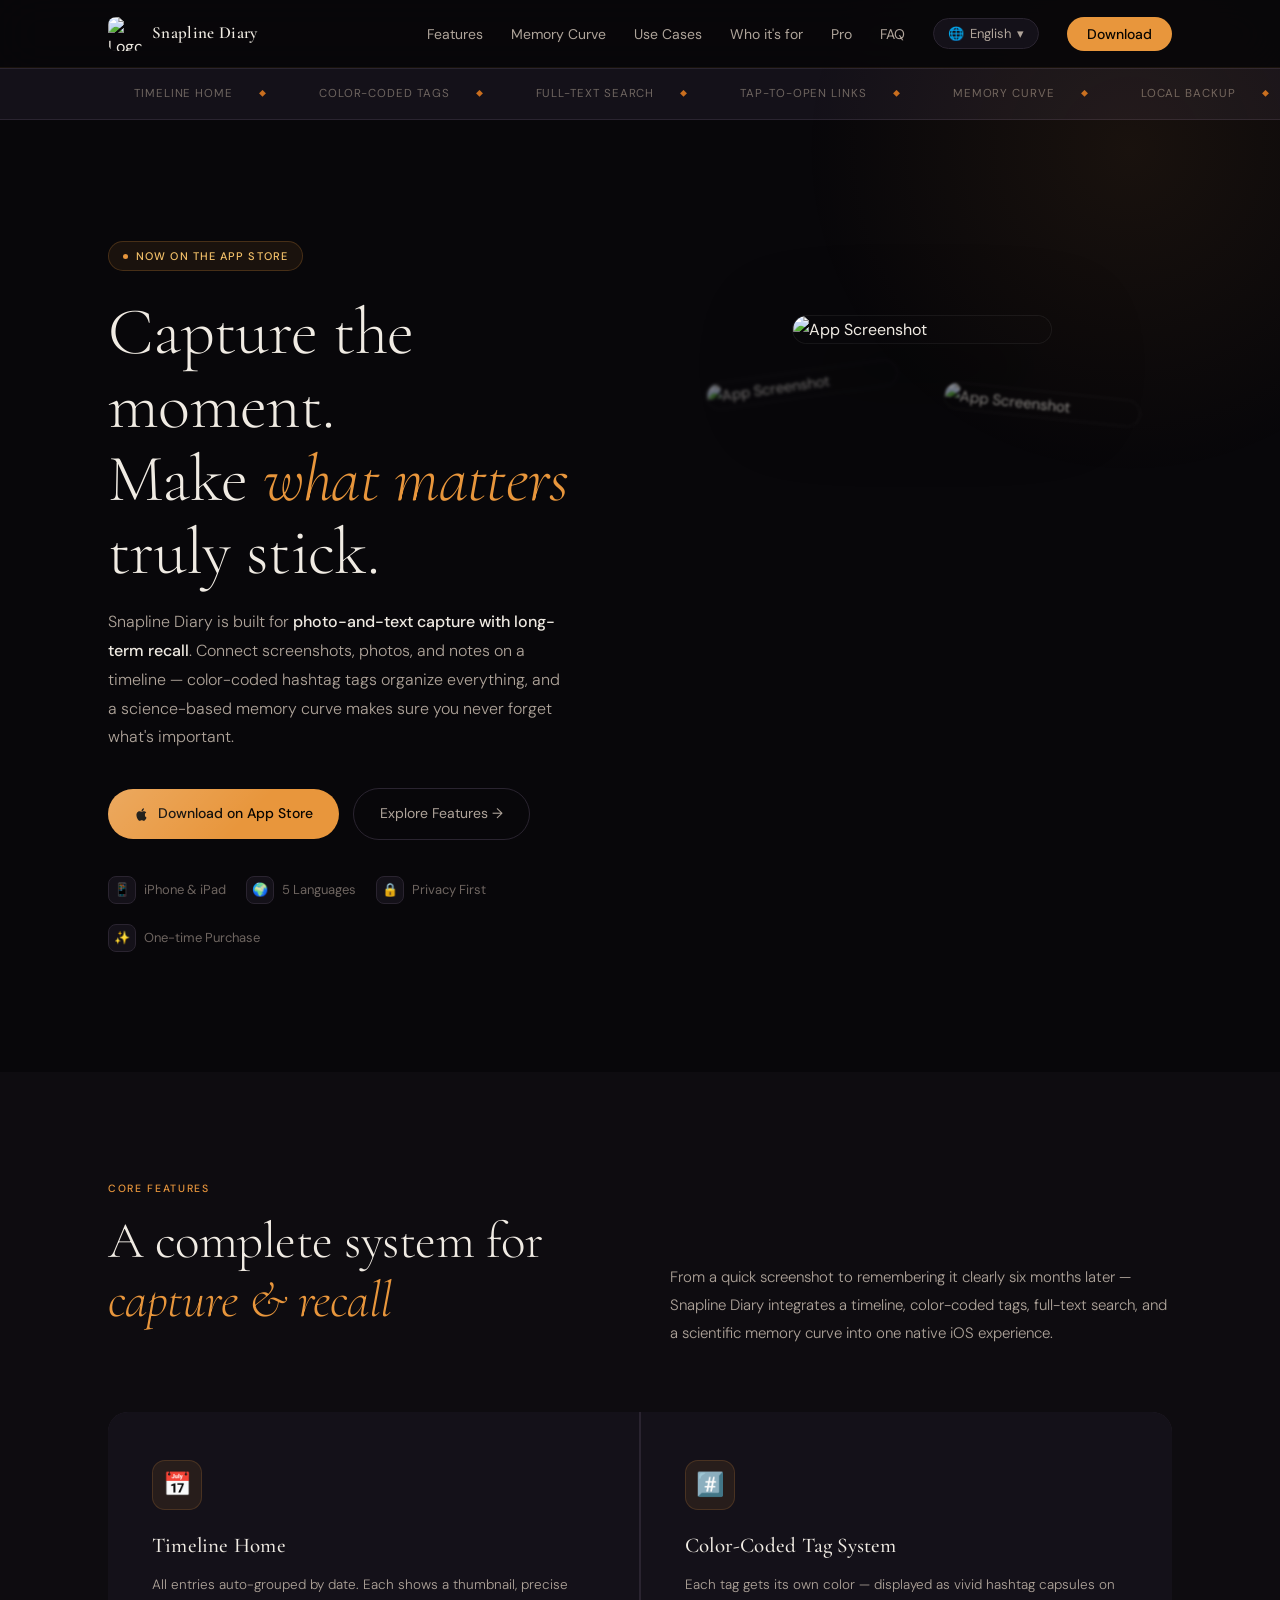
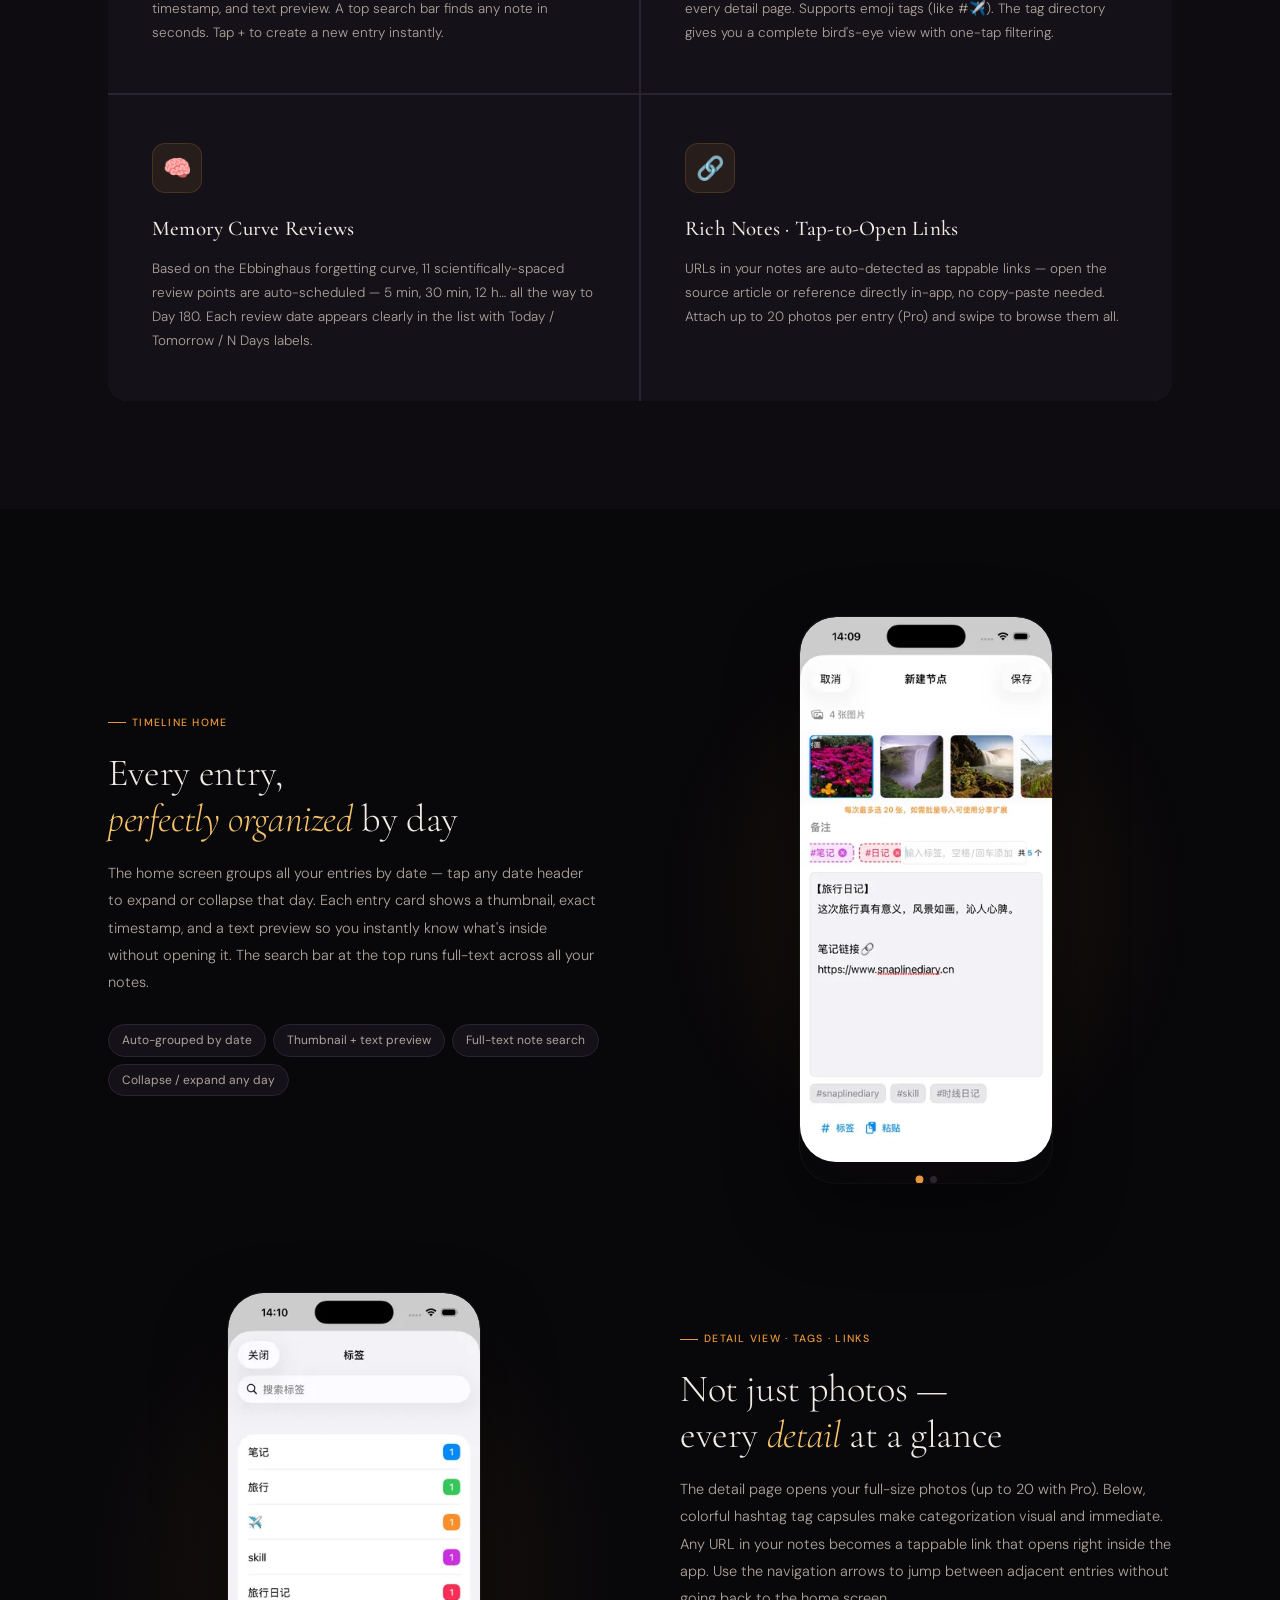
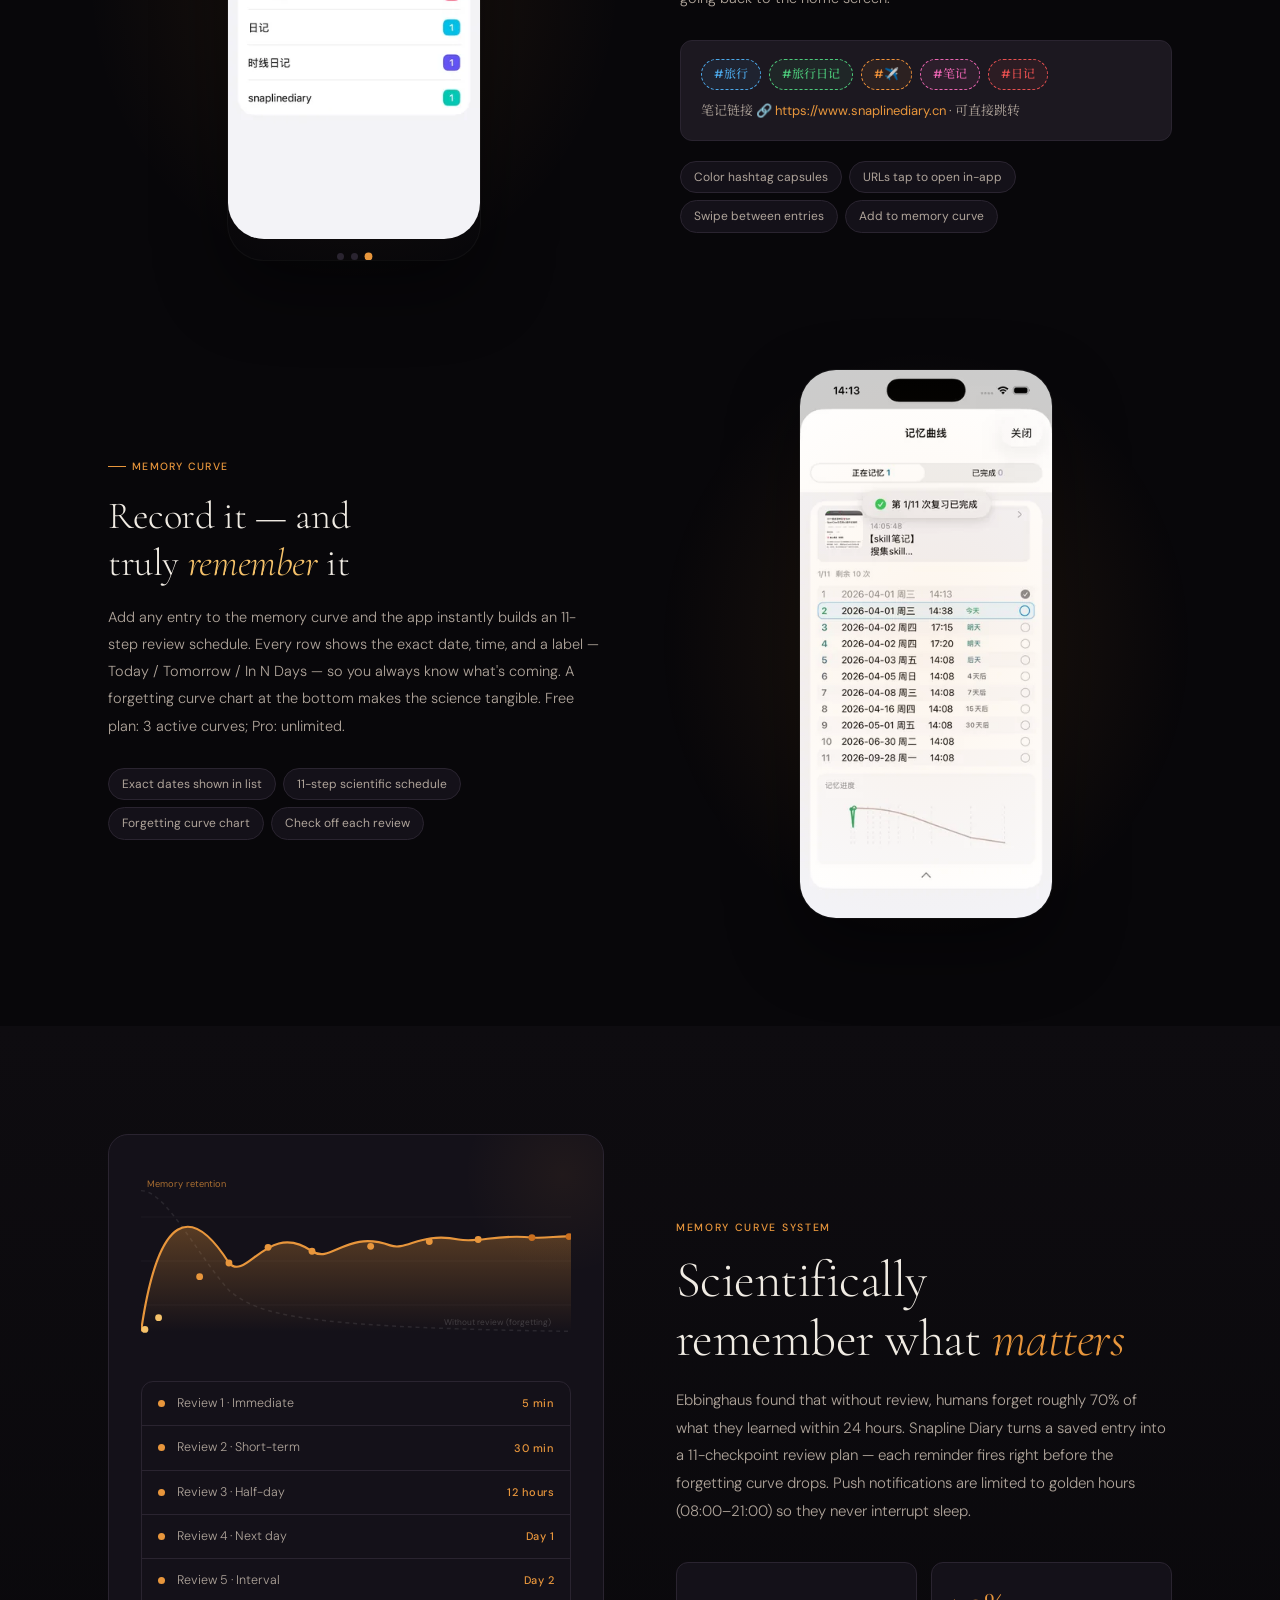
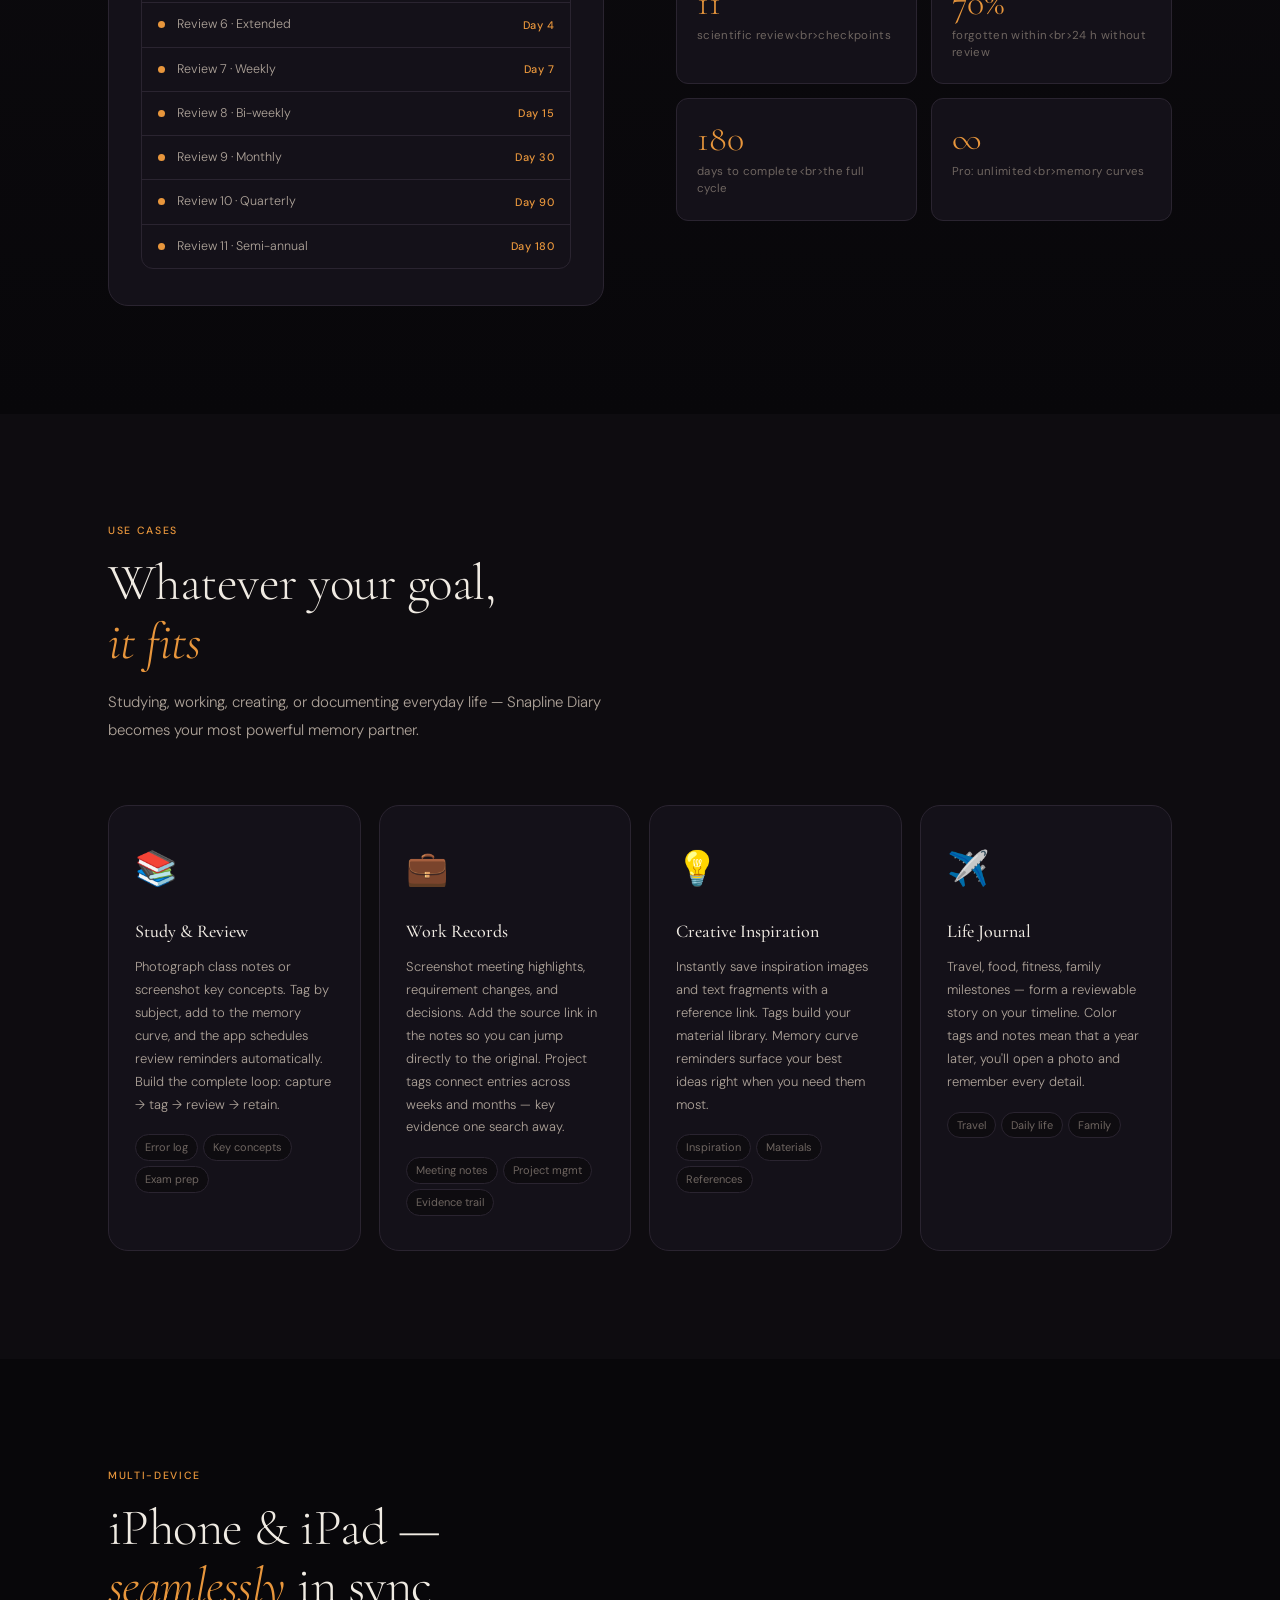
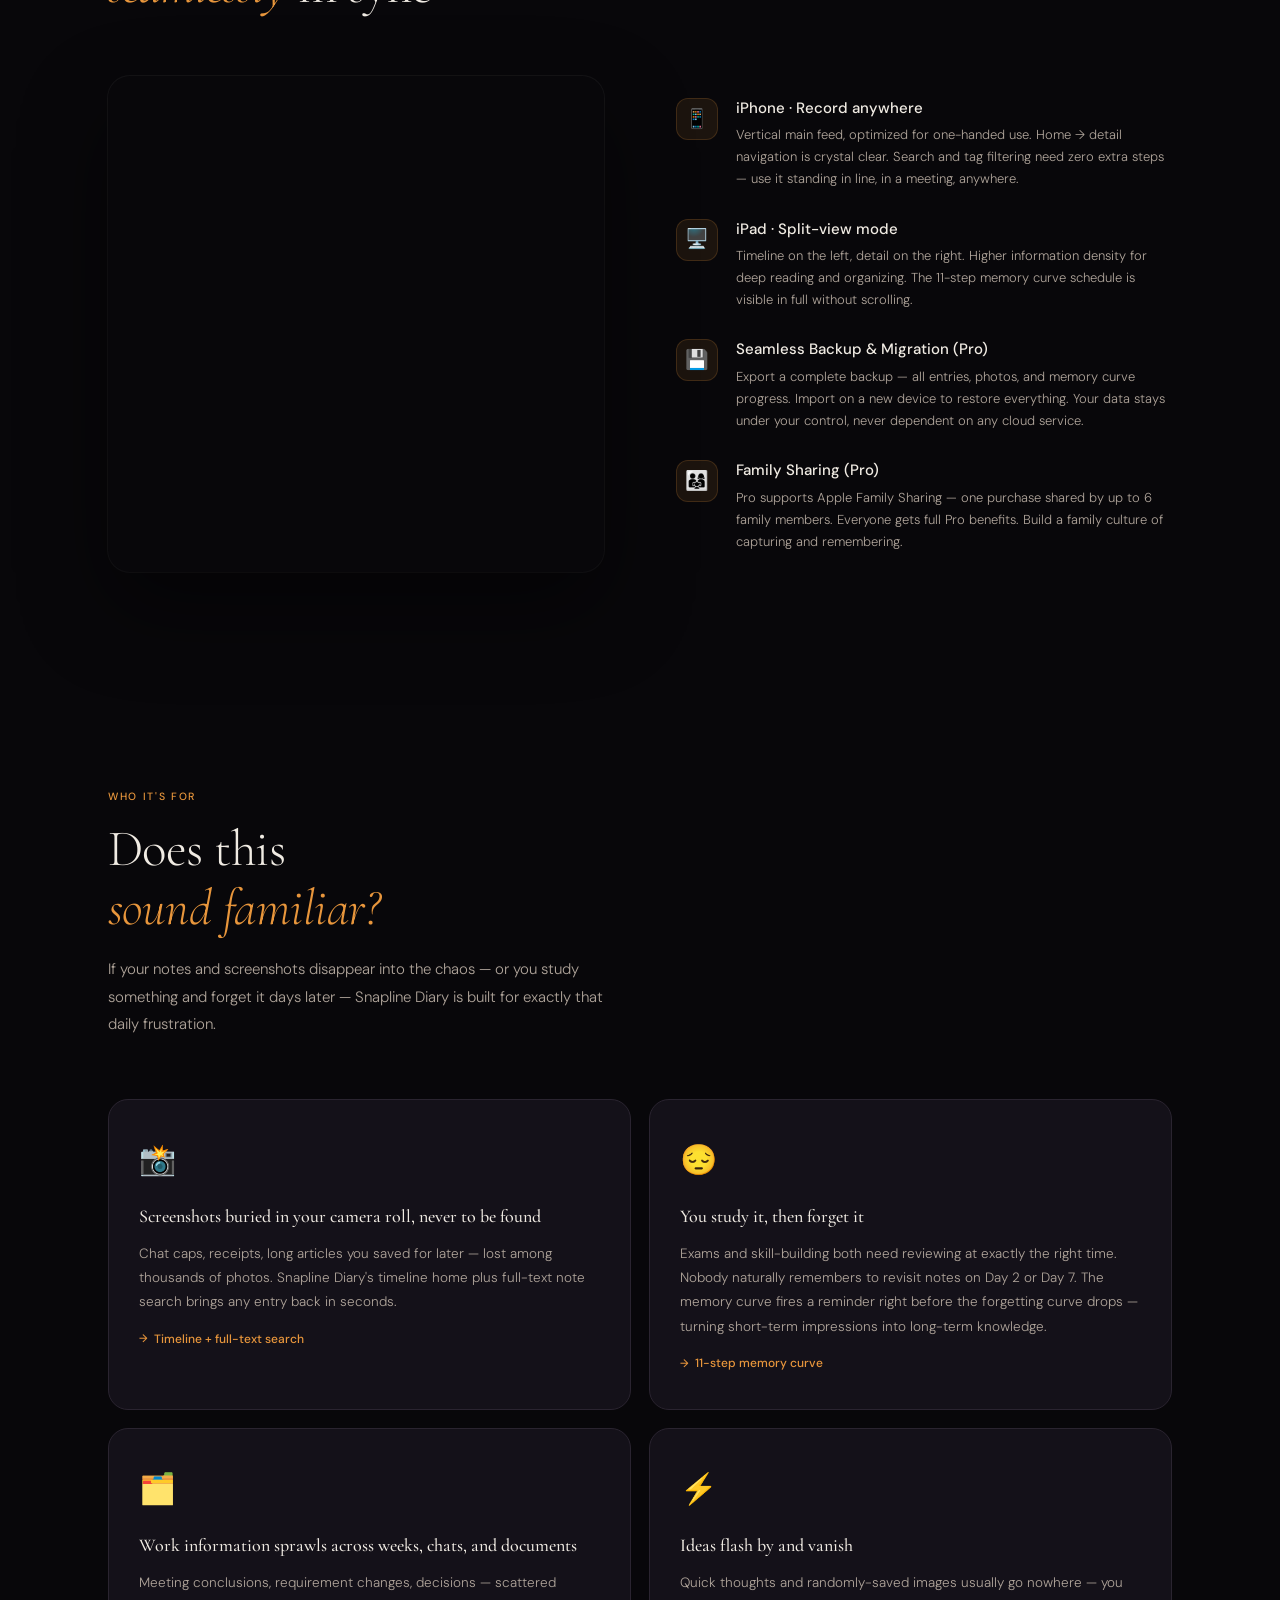
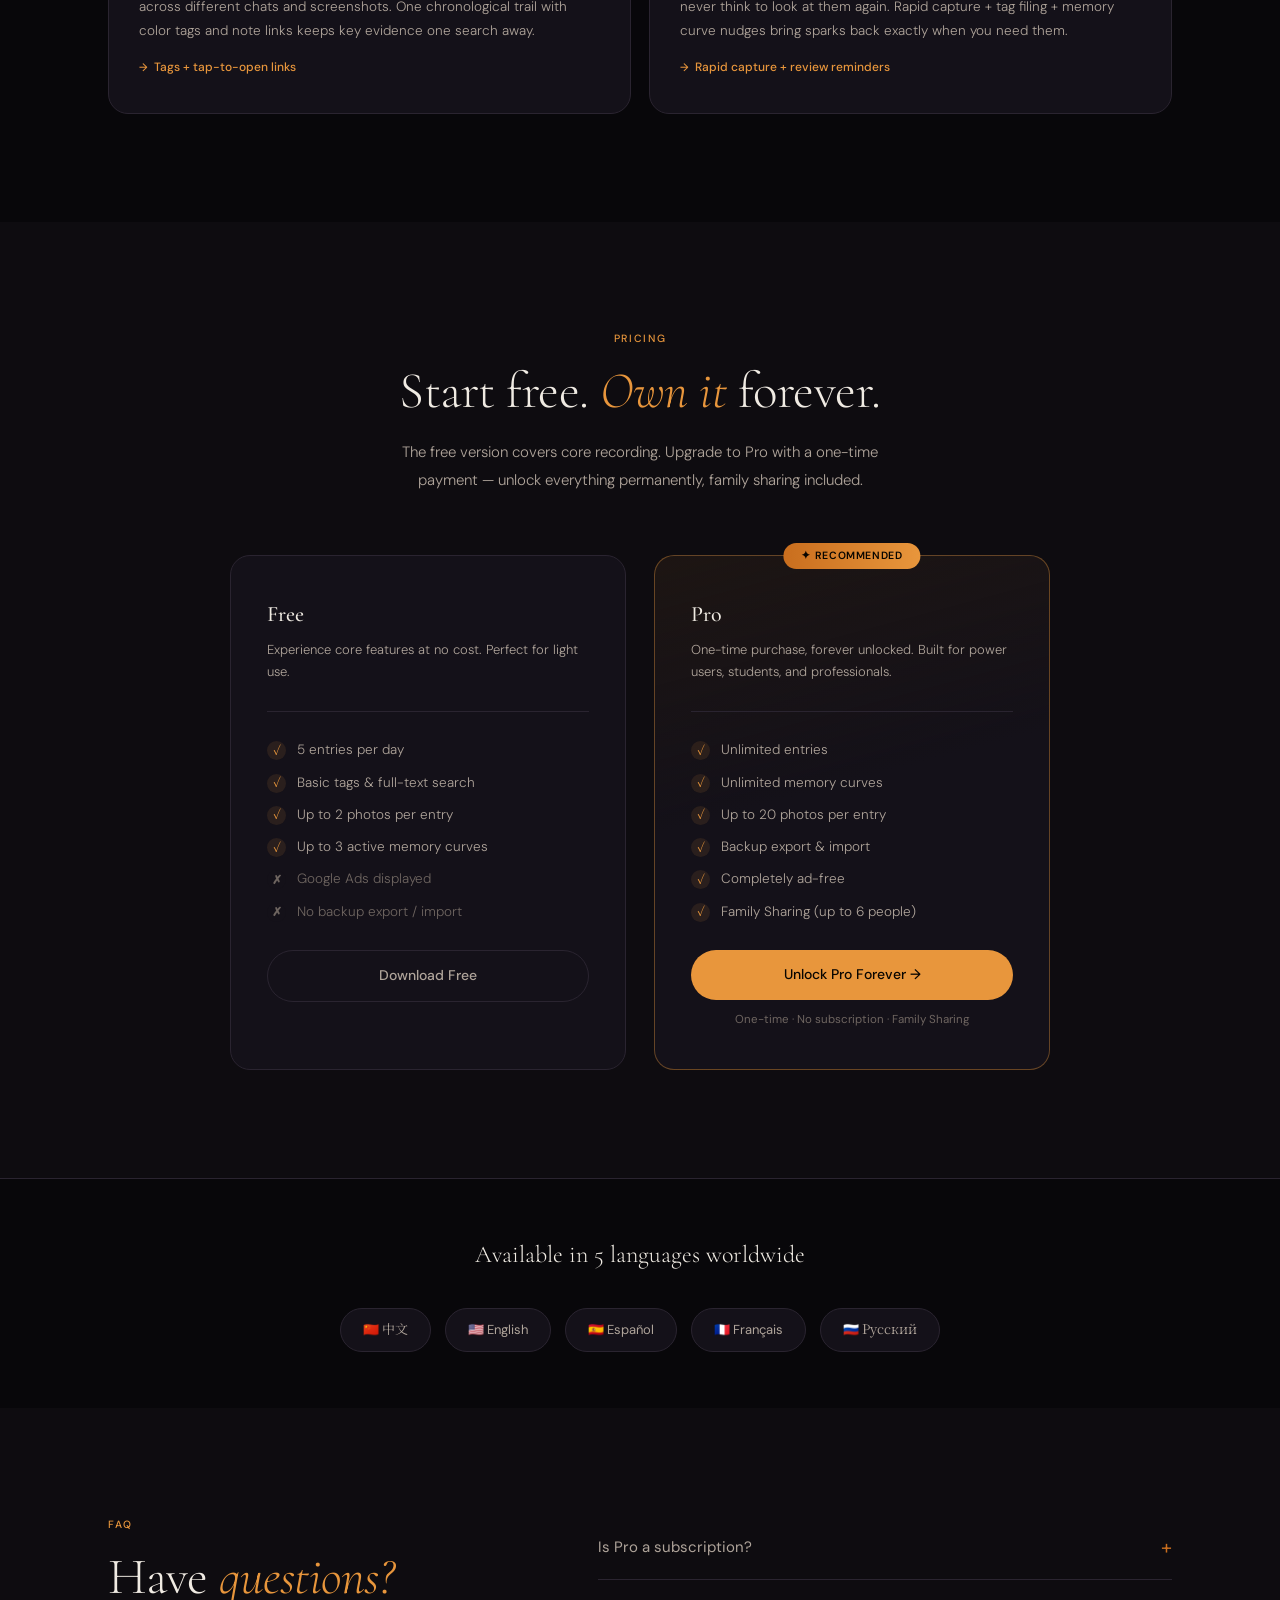
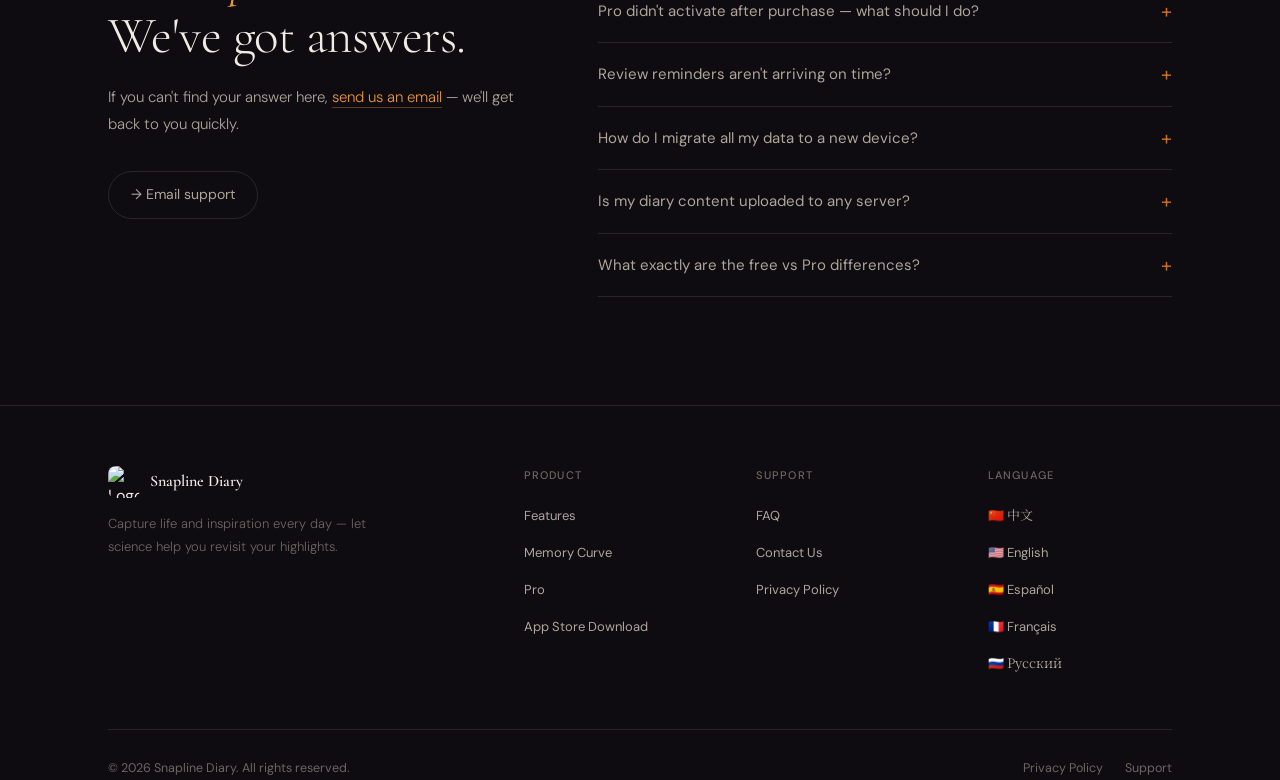
==== commit e3e06505: "Initial commit: 官网上线" ====
--- a/index.html
+++ b/index.html
@@ -55,7 +55,6 @@
 .nav-cta{background:var(--accent)!important;color:#080500!important;padding:8px 20px;
   border-radius:100px;font-weight:500!important;transition:opacity .2s!important}
 .nav-cta:hover{opacity:.82}
-/* App Store 未正式上架：弱化下载类按钮 */
 body.app-soon .btn-p{background:var(--surface);color:var(--accent2);border:1px solid rgba(232,150,60,.32)}
 body.app-soon .btn-p::before{opacity:.4}
 body.app-soon .btn-p:hover{transform:none;box-shadow:0 8px 24px rgba(0,0,0,.25)}
@@ -199,6 +198,30 @@
 .ph-glow{position:absolute;inset:-24px;
   background:radial-gradient(ellipse at center,rgba(232,150,60,.1) 0%,transparent 70%);
   pointer-events:none;border-radius:50%}
+.ph-carousel{position:relative;touch-action:pan-y;-webkit-user-select:none;user-select:none}
+.ph-carousel-viewport--fade{position:relative;width:100%;border-radius:inherit;aspect-ratio:390/844;overflow:hidden}
+.ph-carousel-viewport--fade .ph-carousel-slide{
+  position:absolute;inset:0;opacity:0;z-index:1;
+  transition:opacity .7s ease;pointer-events:none}
+.ph-carousel-viewport--fade .ph-carousel-slide.is-active{opacity:1;z-index:2}
+.ph-carousel-viewport--fade .ph-carousel-slide img{width:100%;height:100%;object-fit:cover;display:block}
+.ph-carousel-dots{display:flex;justify-content:center;align-items:center;gap:7px;margin-top:14px}
+.ph-carousel-dot{width:7px;height:7px;border-radius:50%;background:var(--border);border:none;padding:0;cursor:pointer;transition:background .2s,transform .2s}
+.ph-carousel-dot:hover{background:var(--text3)}
+.ph-carousel-dot[aria-current="true"]{background:var(--accent);transform:scale(1.12)}
+
+/* TAG DEMO WIDGET */
+.tag-demo{background:var(--card);border:1px solid var(--border);border-radius:var(--radius-sm);padding:18px 20px;margin-bottom:20px}
+.tag-demo-row{display:flex;align-items:center;gap:8px;flex-wrap:wrap;margin-bottom:10px}
+.tag-demo-row:last-child{margin-bottom:0}
+.tag-chip{display:inline-flex;align-items:center;padding:4px 12px;border-radius:100px;font-size:12px;font-weight:500;border:1.5px dashed}
+.tag-chip.blue{color:#4CA8E8;border-color:#4CA8E8;background:rgba(76,168,232,.08)}
+.tag-chip.green{color:#4CC97A;border-color:#4CC97A;background:rgba(76,201,122,.08)}
+.tag-chip.orange{color:#F0923A;border-color:#F0923A;background:rgba(240,146,58,.08)}
+.tag-chip.pink{color:#E864B0;border-color:#E864B0;background:rgba(232,100,176,.08)}
+.tag-chip.red{color:#E85050;border-color:#E85050;background:rgba(232,80,80,.08)}
+.tag-demo-note{font-size:13px;color:var(--text2);line-height:1.7}
+.tag-demo-note a{color:var(--accent);text-decoration:none}
 
 /* MEMORY */
 .mem-bg{background:linear-gradient(180deg,var(--bg2) 0%,var(--bg) 100%)}
@@ -290,6 +313,19 @@
 .plan-cta.s:hover{border-color:var(--accent3);color:var(--text)}
 .plan-hint{font-size:11.5px;color:var(--text3);text-align:center;margin-top:10px}
 
+/* AUDIENCE */
+.aud-bg{background:var(--bg)}
+.aud-grid{display:grid;grid-template-columns:repeat(2,1fr);gap:18px;margin-top:60px}
+.aud-c{background:var(--surface);border:1px solid var(--border);border-radius:var(--radius);
+  padding:34px 30px;position:relative;overflow:hidden;cursor:default;transition:all .3s}
+.aud-c:hover{border-color:rgba(232,150,60,.22);transform:translateY(-4px);box-shadow:0 18px 48px rgba(0,0,0,.28)}
+.aud-icon{font-size:30px;margin-bottom:16px;display:block}
+.aud-t{font-family:var(--font-serif);font-size:18px;font-weight:500;color:var(--text);margin-bottom:10px}
+.aud-d{font-size:13.5px;color:var(--text2);line-height:1.8;font-weight:300}
+.aud-resolve{display:inline-flex;align-items:center;gap:6px;margin-top:14px;font-size:12px;
+  color:var(--accent);font-weight:500}
+.aud-resolve::before{content:'→';font-size:11px}
+
 /* LANG BAR */
 .lang-bar{background:var(--bg);padding:56px 0;text-align:center;
   border-top:1px solid var(--border)}
@@ -298,244 +334,139 @@
 .lchips{display:flex;justify-content:center;gap:14px;flex-wrap:wrap}
 .lchip{display:flex;align-items:center;gap:9px;background:var(--surface);
   border:1px solid var(--border);padding:10px 22px;border-radius:100px;
-  font-size:13.5px;color:var(--text2);transition:all .2s;cursor:pointer}
-.lchip:hover,.lchip.active{border-color:var(--accent3);color:var(--text)}
-.lchip.active{border-color:var(--accent);color:var(--accent2)}
+  cursor:pointer;transition:all .2s;font-size:13px;color:var(--text2);text-decoration:none}
+.lchip:hover{border-color:var(--accent3);color:var(--text)}
 
 /* FAQ */
 .faq-bg{background:var(--bg2)}
-.faq-lay{display:grid;grid-template-columns:1fr 2fr;gap:72px;margin-top:60px}
-.faq-list{display:flex;flex-direction:column;gap:2px}
-.faq-item{background:var(--surface);border-radius:var(--radius-sm);
-  overflow:hidden;border:1px solid var(--border)}
-.faq-q{padding:18px 22px;display:flex;justify-content:space-between;align-items:center;
-  cursor:pointer;font-size:14.5px;color:var(--text);gap:14px;
-  transition:background .18s;user-select:none}
-.faq-q:hover{background:var(--card)}
-.faq-arr{color:var(--text3);transition:transform .28s;flex-shrink:0;font-size:17px;line-height:1}
+.faq-lay{display:grid;grid-template-columns:1fr 1.4fr;gap:80px;align-items:start}
+.faq-item{border-bottom:1px solid var(--border);overflow:hidden}
+.faq-q{display:flex;justify-content:space-between;align-items:center;
+  padding:20px 0;cursor:pointer;font-size:15px;color:var(--text2);
+  gap:20px;transition:color .2s;font-weight:400;line-height:1.5}
+.faq-q:hover{color:var(--text)}
+.faq-item.open .faq-q{color:var(--accent)}
+.faq-arr{font-size:20px;color:var(--accent3);transition:transform .3s;flex-shrink:0;line-height:1}
 .faq-item.open .faq-arr{transform:rotate(45deg);color:var(--accent)}
-.faq-a{max-height:0;overflow:hidden;transition:max-height .35s ease}
-.faq-item.open .faq-a{max-height:2000px}
-.faq-a-in{padding:14px 22px 18px;font-size:13.5px;color:var(--text2);
-  line-height:1.82;font-weight:300;border-top:1px solid var(--border)}
-.faq-link{display:inline-flex;align-items:center;gap:6px;margin-top:20px;
-  color:var(--accent);font-size:13.5px;text-decoration:none;transition:opacity .2s}
-.faq-link:hover{opacity:.75}
-
-/* PRIVACY OVERLAY — 自下而上浮层 + 背后主页略可见 */
-#priv-pg{
-  display:none;position:fixed;inset:0;z-index:500;
-  align-items:flex-end;justify-content:center;
-  pointer-events:none;
-}
-#priv-pg.show{display:flex;pointer-events:auto}
-#priv-pg .priv-dim{
-  position:absolute;inset:0;
-  background:rgba(8,7,10,.58);
-  opacity:0;transition:opacity .34s ease;
-}
-#priv-pg.show .priv-dim{opacity:1}
-#priv-pg .priv-sheet{
-  position:relative;z-index:2;width:100%;max-width:900px;margin:0 auto;
-  max-height:min(96vh,100%);
-  overflow-y:auto;-webkit-overflow-scrolling:touch;
-  background:var(--bg);
-  border-radius:22px 22px 0 0;
-  border:1px solid rgba(232,150,60,.12);
-  border-bottom:none;
-  box-shadow:0 -28px 72px rgba(0,0,0,.5);
-  transform:translateY(104%);
-  transition:transform .48s cubic-bezier(.25,.82,.25,1);
-}
-#priv-pg.show .priv-sheet{transform:translateY(0)}
-#priv-pg .priv-sheet{display:flex;flex-direction:column}
-.priv-close{
-  align-self:flex-end;position:sticky;top:12px;margin:12px 16px 0;
-  flex-shrink:0;
-  background:rgba(20,17,25,.92);backdrop-filter:blur(10px);-webkit-backdrop-filter:blur(10px);
-  border:1px solid rgba(232,150,60,.28);color:var(--text);font-size:22px;
-  width:46px;height:46px;border-radius:50%;cursor:pointer;display:flex;
-  align-items:center;justify-content:center;transition:all .2s;z-index:10;
-  box-shadow:0 10px 24px rgba(0,0,0,.45)}
-.priv-close:hover{border-color:var(--accent);color:var(--accent2);transform:scale(1.04)}
-.priv-close:focus-visible{outline:2px solid var(--accent2);outline-offset:2px}
-.priv-inner{max-width:780px;margin:0 auto;padding:8px 48px 80px;width:100%}
-@media (prefers-reduced-motion:reduce){
-  #priv-pg .priv-dim,#priv-pg .priv-sheet{transition:none}
-  #priv-pg.show .priv-sheet{transform:translateY(0)}
-  #priv-pg .priv-sheet{transform:translateY(0)}
-}
-.priv-inner h1{font-family:var(--font-serif);font-size:38px;font-weight:300;
-  color:var(--text);margin-bottom:8px}
-.priv-inner .upd{font-size:12px;color:var(--text3);margin-bottom:40px;letter-spacing:.04em}
-.priv-inner h2{font-family:var(--font-serif);font-size:20px;font-weight:500;
-  color:var(--text);margin:36px 0 12px;border-left:3px solid var(--accent);padding-left:14px}
-.priv-inner p,.priv-inner li{font-size:14.5px;color:var(--text2);line-height:1.85;
-  font-weight:300;margin-bottom:10px}
-.priv-inner ul{padding-left:20px;margin-bottom:10px}
-.priv-inner a{color:var(--accent);text-decoration:none}
-.priv-hl{background:rgba(232,150,60,.07);border:1px solid rgba(232,150,60,.18);
-  border-radius:var(--radius-sm);padding:18px 22px;margin:20px 0;
-  font-size:13.5px;color:var(--text2)}
+.faq-a{max-height:0;overflow:hidden;transition:max-height .38s cubic-bezier(.4,0,.2,1)}
+.faq-item.open .faq-a{max-height:500px}
+.faq-a-in{padding:0 0 20px;font-size:13.5px;color:var(--text3);line-height:1.85;font-weight:300}
+.faq-a-in a,.faq-lay .sec-d a{color:var(--accent);text-decoration:none;border-bottom:1px solid rgba(232,150,60,.35);transition:color .2s,border-color .2s}
+.faq-a-in a:hover,.faq-lay .sec-d a:hover{color:var(--accent2);border-bottom-color:var(--accent2)}
+.faq-contact{margin-top:32px}
+.faq-em{display:inline-flex;align-items:center;gap:8px;color:var(--text2);
+  font-size:14px;text-decoration:none;padding:11px 22px;border:1px solid var(--border);
+  border-radius:100px;transition:all .2s}
+.faq-em:hover{border-color:var(--accent3);color:var(--text)}
 
 /* FOOTER */
-footer{background:var(--bg);border-top:1px solid var(--border);padding:72px 0 0}
-.foot-grid{display:grid;grid-template-columns:2fr 1fr 1fr 1fr;gap:56px;margin-bottom:52px}
-.fb-logo{width:44px;height:44px;border-radius:11px;margin-bottom:14px;object-fit:cover}
-.fb-name{font-family:var(--font-serif);font-size:19px;font-weight:500;color:var(--text);margin-bottom:10px}
-.fb-desc{font-size:13px;color:var(--text3);line-height:1.75;font-weight:300;max-width:220px}
-.fc-title{font-size:10.5px;text-transform:uppercase;letter-spacing:.1em;
-  color:var(--text3);font-weight:500;margin-bottom:18px}
+footer{background:var(--bg2);border-top:1px solid var(--border);padding:60px 0 40px}
+.foot-grid{display:grid;grid-template-columns:2fr 1fr 1fr 1fr;gap:48px;margin-bottom:52px}
+.fb-logo{display:flex;align-items:center;gap:10px;margin-bottom:14px}
+.fb-logo img{width:32px;height:32px;border-radius:8px}
+.fb-name{font-family:var(--font-serif);font-size:16px;font-weight:600;color:var(--text)}
+.fb-desc{font-size:13px;color:var(--text3);line-height:1.8;font-weight:300;max-width:260px}
+.fc-title{font-size:11px;letter-spacing:.1em;text-transform:uppercase;
+  color:var(--text3);font-weight:500;margin-bottom:16px}
 .fc-links{list-style:none;display:flex;flex-direction:column;gap:10px}
-.fc-links a{color:var(--text2);text-decoration:none;font-size:13.5px;
-  font-weight:300;transition:color .2s;cursor:pointer}
+.fc-links a{color:var(--text2);text-decoration:none;font-size:13px;
+  transition:color .2s;cursor:pointer}
 .fc-links a:hover{color:var(--accent)}
 .foot-bot{display:flex;justify-content:space-between;align-items:center;
-  padding:24px 0;border-top:1px solid var(--border)}
+  padding-top:28px;border-top:1px solid var(--border);flex-wrap:wrap;gap:12px}
 .foot-copy{font-size:12.5px;color:var(--text3)}
-.foot-legal{display:flex;gap:18px}
-.foot-legal a{font-size:12px;color:var(--text3);text-decoration:none;
-  transition:color .2s;cursor:pointer}
-.foot-legal a:hover{color:var(--accent)}
-
-/* REVEAL — 文字淡化出现，图片浮现出现；上下滚动都可重复触发 */
-.reveal{opacity:1;transform:none;will-change:opacity,transform}
-.reveal.reveal-text-hidden{
-  opacity:0;
-  transform:translateY(14px);
-  transition:opacity .55s ease,transform .55s ease;
-}
-.reveal.reveal-image-hidden{
-  opacity:0;
-  transform:translateY(18px) scale(.97);
-  transition:opacity .72s ease,transform .72s cubic-bezier(.22,.61,.36,1);
-}
-.reveal.reveal-visible{opacity:1;transform:none}
-@media (prefers-reduced-motion:reduce){
-  .reveal.reveal-text-hidden,.reveal.reveal-image-hidden{opacity:1;transform:none;transition:none}
-}
-
-/* ── RESPONSIVE ── */
-@media(max-width:1024px){
+.foot-legal{display:flex;gap:22px}
+.foot-legal a{font-size:12.5px;color:var(--text3);text-decoration:none;
+  cursor:pointer;transition:color .2s}
+.foot-legal a:hover{color:var(--text2)}
+
+/* PRIVACY PAGE */
+.priv-pg{position:fixed;inset:0;z-index:400;background:rgba(8,7,10,.92);
+  display:none;align-items:center;justify-content:center;
+  backdrop-filter:blur(18px);-webkit-backdrop-filter:blur(18px);
+  opacity:0;transition:opacity .42s ease}
+.priv-pg.show{opacity:1}
+.priv-box{background:var(--card);border:1px solid var(--border);border-radius:var(--radius);
+  width:min(740px,calc(100% - 40px));max-height:86vh;overflow-y:auto;
+  padding:52px 56px;position:relative;
+  box-shadow:0 40px 100px rgba(0,0,0,.7)}
+.priv-close{position:absolute;top:20px;right:24px;background:var(--surface);
+  border:1px solid var(--border);color:var(--text2);width:34px;height:34px;
+  border-radius:50%;display:flex;align-items:center;justify-content:center;
+  font-size:18px;cursor:pointer;transition:all .2s;line-height:1}
+.priv-close:hover{border-color:var(--accent3);color:var(--text)}
+#priv-body h1{font-family:var(--font-serif);font-size:32px;font-weight:300;
+  color:var(--text);margin-bottom:8px}
+#priv-body h2{font-family:var(--font-serif);font-size:20px;font-weight:400;
+  color:var(--text);margin:28px 0 10px}
+#priv-body p{font-size:13.5px;color:var(--text2);line-height:1.85;margin-bottom:14px;font-weight:300}
+#priv-body ul{padding-left:20px;margin-bottom:14px}
+#priv-body li{font-size:13.5px;color:var(--text2);line-height:1.85;margin-bottom:5px;font-weight:300}
+#priv-body a{color:var(--accent);text-decoration:none}
+#priv-body .upd{font-size:12px;color:var(--text3);margin-bottom:28px}
+.priv-hl{background:rgba(232,150,60,.07);border:1px solid rgba(232,150,60,.18);
+  border-radius:10px;padding:14px 18px;font-size:13px;color:var(--text2);
+  line-height:1.7;margin:18px 0}
+
+/* SCROLL REVEAL */
+.reveal-text-hidden{opacity:0;transform:translateY(28px);transition:opacity .58s ease,transform .58s ease}
+.reveal-image-hidden{opacity:0;transform:translateY(18px) scale(.98);transition:opacity .62s ease,transform .62s cubic-bezier(.22,.61,.36,1)}
+.reveal-visible{opacity:1!important;transform:none!important;filter:none!important}
+
+/* MOBILE NAV */
+@media(max-width:900px){
+  .nav-toggle{display:flex;align-items:center;justify-content:center;
+    background:var(--surface);border:1px solid var(--border);color:var(--text2);
+    width:38px;height:38px;border-radius:10px;font-size:18px;cursor:pointer}
+  .nav-links{position:fixed;top:68px;left:0;right:0;bottom:0;
+    background:rgba(8,7,10,.97);backdrop-filter:blur(24px);
+    flex-direction:column;gap:0;padding:24px 0;
+    transform:translateX(100%);transition:transform .32s cubic-bezier(.4,0,.2,1);
+    overflow-y:auto;z-index:199}
+  nav.menu-open .nav-links{transform:translateX(0)}
+  .nav-links a,.nav-links .lang-btn{font-size:16px;padding:16px 28px;border-radius:0;width:100%}
+  .nav-links li{width:100%;border-bottom:1px solid var(--border)}
+  .nav-links li:last-child{border-bottom:none}
+  .lang-sw{width:100%}
+  .lang-btn{border-radius:0;border:none;width:100%;justify-content:flex-start;padding:16px 28px;background:transparent}
+  .lang-dd{position:static;box-shadow:none;border:none;border-top:1px solid var(--border);display:block;border-radius:0;background:var(--surface)}
   .nav-inner{padding:0 24px}
-  .hero{grid-template-columns:1fr;text-align:center;padding:52px 0 32px;min-height:auto;gap:28px}
-  .hero-sub{margin:0 auto 36px;max-width:520px}
-  .hero-actions{justify-content:center}
-  .badges{justify-content:center}
-  .hero-vis{
-    display:flex;height:clamp(360px,42vw + 200px,500px);margin:8px auto 0;
-    max-width:100%;align-items:flex-start;padding-top:8px
-  }
-  .phone-stack{width:360px;height:520px;transform:none}
-  .feat-head{grid-template-columns:1fr;gap:16px}
+}
+@media(max-width:900px){
+  .hero{grid-template-columns:1fr;gap:0;min-height:auto;padding:40px 0 56px}
+  .hero-vis{display:none}
+  .hero-title{font-size:clamp(36px,8vw,52px)}
+  .feat-head{grid-template-columns:1fr;gap:20px;margin-bottom:36px}
   .feat-grid{grid-template-columns:1fr}
-  .show-item{grid-template-columns:1fr;gap:36px;margin-bottom:80px}
-  .show-item.rev{direction:ltr}
-  .mem-lay{grid-template-columns:1fr;gap:48px}
+  .show-item,.show-item.rev{grid-template-columns:1fr;gap:40px;direction:ltr}
+  .show-item.rev>*{direction:ltr}
+  .show-ph{order:-1}
+  .mem-lay{grid-template-columns:1fr}
   .cases-grid{grid-template-columns:repeat(2,1fr)}
-  .plat-lay{grid-template-columns:1fr;gap:48px}
-  .pro-grid{grid-template-columns:1fr;max-width:440px}
-  .faq-lay{grid-template-columns:1fr;gap:40px}
-  .foot-grid{grid-template-columns:1fr 1fr;gap:36px}
-}
-@media(max-width:900px){
-  nav{overflow:visible;backdrop-filter:none;-webkit-backdrop-filter:none}
-  .nav-toggle{
-    display:flex;align-items:center;justify-content:center;
-    width:44px;height:44px;flex-shrink:0;position:relative;z-index:260;
-    background:var(--surface);border:1px solid var(--border);
-    border-radius:12px;color:var(--text);font-size:20px;line-height:1;
-    cursor:pointer;transition:border-color .2s,color .2s
-  }
-  .nav-toggle:hover{border-color:var(--accent3);color:var(--accent2)}
-  .nav-inner{position:relative;gap:12px}
-  .nav-links{
-    position:fixed;top:68px;left:0;right:0;bottom:0;height:auto;min-height:0;z-index:250;
-    flex-direction:column;align-items:stretch;justify-content:flex-start;
-    padding:20px 24px max(24px, env(safe-area-inset-bottom));gap:2px;margin:0;
-    background:rgba(8,7,10,.97);backdrop-filter:blur(20px);-webkit-backdrop-filter:blur(20px);
-    border-top:1px solid var(--border);
-    overflow-y:auto;-webkit-overflow-scrolling:touch;overscroll-behavior:contain;
-    transform:translateY(-12px);opacity:0;visibility:hidden;pointer-events:none;
-    transition:opacity .28s ease,visibility .28s,transform .28s ease
-  }
-  nav.menu-open{backdrop-filter:none;-webkit-backdrop-filter:none}
-  nav.menu-open .nav-links{
-    transform:translateY(0);opacity:1;visibility:visible;pointer-events:auto
-  }
-  .nav-links li{width:100%}
-  .nav-links>li>a:not(.nav-cta){
-    display:block;padding:14px 16px;border-radius:var(--radius-sm);font-size:15px
-  }
-  .nav-links .nav-cta{display:block;text-align:center;padding:14px 20px;margin-top:6px}
-  .nav-links .lang-sw{width:100%}
-  .nav-links .lang-btn{width:100%;justify-content:center}
-  .nav-links .lang-dd{position:static;display:none;width:100%;margin-top:8px;
-    box-shadow:none;border:1px solid var(--border)}
-  .nav-links .lang-sw:focus-within .lang-dd,
-  .nav-links .lang-sw:hover .lang-dd{display:block}
-}
-@media(max-width:768px){
-  .sec{padding:88px 0}
-  .hero-vis{height:clamp(320px,40vw + 170px,440px);overflow:visible}
-  .phone-stack{width:320px;height:460px;transform:none}
-  .ph-main{width:236px;top:10px}
-  .ph-l{width:174px;top:66px;left:2px;opacity:.42;filter:blur(1.8px)}
-  .ph-r{width:174px;top:74px;right:2px;opacity:.54;filter:blur(1px)}
-  .fc{padding:36px 28px}
-  .show-item{gap:28px;margin-bottom:64px}
-  .curve-box{padding:28px 22px}
-}
-@media(max-width:640px){
-  .sec{padding:72px 0}
-  .hero{padding:40px 0 28px}
-  .hero-vis{height:clamp(300px,54vw + 100px,390px);overflow:visible}
-  .phone-stack{width:292px;height:420px;transform:none}
-  .ph-main{width:212px;top:8px}
-  .ph-l{width:156px;top:62px;left:4px;opacity:.4;filter:blur(1.7px)}
-  .ph-r{width:156px;top:70px;right:4px;opacity:.52;filter:blur(.95px)}
+  .plat-lay{grid-template-columns:1fr}
+  .pro-grid{grid-template-columns:1fr}
+  .faq-lay{grid-template-columns:1fr}
+  .foot-grid{grid-template-columns:1fr 1fr}
+  .aud-grid{grid-template-columns:1fr}
+  .stat-grid{grid-template-columns:1fr 1fr}
+}
+@media(max-width:480px){
   .cases-grid{grid-template-columns:1fr}
   .foot-grid{grid-template-columns:1fr}
-  .foot-bot{flex-direction:column;gap:14px;text-align:center}
-  .priv-inner{padding:80px 24px 60px}
-  .priv-close{right:14px;top:14px;width:42px;height:42px;font-size:20px}
-}
-@media(max-width:400px){
-  .hero-vis{height:clamp(280px,52vw + 95px,350px);overflow:visible}
-  .phone-stack{width:258px;height:380px;transform:none}
-  .ph-main{width:188px;top:10px}
-  .ph-l{width:136px;top:58px;left:2px;opacity:.38;filter:blur(1.6px)}
-  .ph-r{width:136px;top:66px;right:2px;opacity:.5;filter:blur(.9px)}
-  .hero-title{font-size:clamp(32px,9vw,44px)}
+  .lchips{flex-direction:column;align-items:center}
+  .foot-bot{flex-direction:column;text-align:center}
+  .foot-legal{justify-content:center}
+  .priv-box{padding:36px 28px}
 }
 </style>
-<!-- Google tag (gtag.js) - GA4 -->
-<script async src="https://www.googletagmanager.com/gtag/js?id=G-NXT22LMJ5F"></script>
-<script>
-  window.dataLayer = window.dataLayer || [];
-  function gtag(){dataLayer.push(arguments);}
-  gtag('js', new Date());
-  gtag('config', 'G-NXT22LMJ5F');
-</script>
-<!-- Baidu Analytics -->
-<script>
-var _hmt = _hmt || [];
-(function() {
-  var hm = document.createElement("script");
-  hm.src = "https://hm.baidu.com/hm.js?211eccc831448e9e7e691fee321f39ae";
-  var s = document.getElementsByTagName("script")[0]; 
-  s.parentNode.insertBefore(hm, s);
-})();
-</script>
 </head>
 <body>
 
-<!-- PRIVACY OVERLAY -->
-<div id="priv-pg" aria-hidden="true">
-  <div class="priv-dim" onclick="closePg()" aria-hidden="true"></div>
-  <div class="priv-sheet" role="dialog" aria-modal="true" aria-labelledby="priv-title-h">
-    <button type="button" class="priv-close" onclick="closePg()" aria-label="关闭">✕</button>
-    <div class="priv-inner" id="priv-body"></div>
+<!-- PRIVACY MODAL -->
+<div class="priv-pg" id="priv-pg" role="dialog" aria-modal="true" aria-labelledby="priv-title-h" aria-hidden="true" onclick="if(event.target===this)closePg()">
+  <div class="priv-box">
+    <button class="priv-close" onclick="closePg()" aria-label="Close">✕</button>
+    <div id="priv-body"></div>
   </div>
 </div>
 
@@ -584,8 +515,8 @@
     <div class="hero">
       <div class="hero-text">
         <div class="hero-eye" data-i18n="h_eye">现已在 App Store 上架</div>
-        <h1 class="hero-title" data-i18n-html="h_title">把生活记下来<br>让<em>记忆</em>真正<br>沉淀下去</h1>
-        <p class="hero-sub" data-i18n-html="h_sub">时线日记是一款专为<strong>高频记录、长期回看</strong>设计的图文日记应用。截图、照片、文字，按时间线自然串联，科学的记忆曲线帮你不再遗忘重要的一切。</p>
+        <h1 class="hero-title" data-i18n-html="h_title">记下此刻，<br>让<em>重要的事</em><br>真正留下来</h1>
+        <p class="hero-sub" data-i18n-html="h_sub">时线日记是一款专为<strong>图文记录与长期回顾</strong>设计的 iPhone / iPad 应用。截图、照片、文字，按时间线自然串联；彩色标签一触即达；科学记忆曲线让你在最关键的时刻再次回看。</p>
         <div class="hero-actions">
           <a class="btn-p" onclick="openDownload()" data-i18n-html="h_dl">
             <svg width="15" height="15" viewBox="0 0 24 24" fill="currentColor"><path d="M18.71 19.5c-.83 1.24-1.71 2.45-3.05 2.47-1.34.03-1.77-.79-3.29-.79-1.53 0-2 .77-3.27.82-1.31.05-2.3-1.32-3.14-2.53C4.25 17 2.94 12.45 4.7 9.39c.87-1.52 2.43-2.48 4.12-2.51 1.28-.02 2.5.87 3.29.87.78 0 2.26-1.07 3.8-.91.65.03 2.47.26 3.64 1.98-.09.06-2.17 1.28-2.15 3.81.03 3.02 2.65 4.03 2.68 4.04-.03.07-.42 1.44-1.38 2.83M13 3.5c.73-.83 1.94-1.46 2.94-1.5.13 1.17-.34 2.35-1.04 3.19-.69.85-1.83 1.51-2.95 1.42-.15-1.15.41-2.35 1.05-3.11z"/></svg>
@@ -619,28 +550,28 @@
         <span class="sec-eye" data-i18n="f_eye">核心功能</span>
         <h2 class="sec-h" data-i18n-html="f_h">一套完整的<br><em>记录与回看</em>体系</h2>
       </div>
-      <p class="sec-d reveal" data-i18n="f_d">从快速记录到长期强化，时线日记将截图、标签、搜索、记忆曲线整合在一个流畅体验中，让每一条记录都有意义。</p>
+      <p class="sec-d reveal" data-i18n="f_d">从瞬间截图到半年后仍记得清晰——时线日记将时间线、彩色标签、全文搜索与科学记忆曲线整合在一个原生 iOS 体验中。</p>
     </div>
     <div class="feat-grid">
       <div class="fc reveal">
         <div class="fc-icon">📅</div>
-        <h3 class="fc-t" data-i18n="f1t">时间线记录</h3>
-        <p class="fc-d" data-i18n="f1d">将截图、照片与文字按时间自然串联。每条节点支持多图、备注与标签，自动按日归档，随时回溯任意时刻。</p>
+        <h3 class="fc-t" data-i18n="f1t">时间线主页</h3>
+        <p class="fc-d" data-i18n="f1d">所有记录按日期自动分组，每条显示缩略图、时间戳与内容预览。一眼扫过整天，顶部搜索栏随时全文定位，轻触右下角「＋」即可新建节点。</p>
       </div>
       <div class="fc reveal" style="transition-delay:.07s">
-        <div class="fc-icon">🔍</div>
-        <h3 class="fc-t" data-i18n="f2t">标签与搜索</h3>
-        <p class="fc-d" data-i18n="f2d">自定义标签体系，配合关键词全文搜索。主题过滤与精准召回互为补充，让历史内容触手可及。</p>
+        <div class="fc-icon">#️⃣</div>
+        <h3 class="fc-t" data-i18n="f2t">彩色标签系统</h3>
+        <p class="fc-d" data-i18n="f2d">每个标签自动分配专属颜色，详情页以彩色胶囊直观呈现。支持表情符号标签（如 #✈️），标签列表一页总览全部主题，按标签过滤立即聚焦同类内容。</p>
       </div>
       <div class="fc reveal" style="transition-delay:.14s">
         <div class="fc-icon">🧠</div>
         <h3 class="fc-t" data-i18n="f3t">记忆曲线复习</h3>
-        <p class="fc-d" data-i18n="f3d">基于艾宾浩斯遗忘规律，11 个科学复习周期自动规划时间节点。智能提醒帮你在最关键的时刻回看，让重要信息真正留存于脑中。</p>
+        <p class="fc-d" data-i18n="f3d">基于艾宾浩斯遗忘规律，11 个科学复习节点自动排期——5分钟后、30分钟后、12小时后……直到第 180 天。每次复习时间精准显示在列表中，清晰可见今天/明天/后天到期。</p>
       </div>
       <div class="fc reveal" style="transition-delay:.21s">
-        <div class="fc-icon">💾</div>
-        <h3 class="fc-t" data-i18n="f4t">本地备份与恢复</h3>
-        <p class="fc-d" data-i18n="f4d">数据始终由你掌控。随时导出本地备份文件，换机或重装后一键恢复（Pro 功能）。不依赖云端，真正保护数据隐私。</p>
+        <div class="fc-icon">🔗</div>
+        <h3 class="fc-t" data-i18n="f4t">富文本备注 · 链接直跳</h3>
+        <p class="fc-d" data-i18n="f4d">备注中的网址可直接点击跳转，无需复制粘贴。截图配合链接，原始来源随时可查。支持粘贴剪贴板内容，附加图片最多 20 张（Pro），详情页左右滑动浏览全部图片。</p>
       </div>
     </div>
   </div>
@@ -649,61 +580,108 @@
 <!-- SHOWCASE -->
 <section class="sec" id="showcase">
   <div class="w">
+
+    <!-- SHOWCASE 1: Timeline Home -->
     <div class="show-item reveal">
       <div>
-        <span class="show-lbl" data-i18n="s1lbl">时间线记录</span>
-        <h2 class="show-h" data-i18n-html="s1h">生活流动的每一刻<br>都<em>有迹可循</em></h2>
-        <p class="show-b" data-i18n="s1b">一键新建节点，选择图片、输入备注，App 自动按日期整理。支持每节点最多 20 张图片（Pro），时间线将你的记录自然编织成可回看的人生档案。</p>
+        <span class="show-lbl" data-i18n="s1lbl">时间线主页</span>
+        <h2 class="show-h" data-i18n-html="s1h">每一天的记录<br>都<em>清晰可寻</em></h2>
+        <p class="show-b" data-i18n="s1b">主页按日期自动分组，点击日期可展开或折叠当天全部内容。每条节点显示缩略图、精确时间戳与文字预览，一眼判断内容，无需逐条打开。顶部搜索栏支持全文检索，任何备注关键词都能被即时召回。</p>
         <div class="pills">
-          <span class="pill" data-i18n="p1">多图支持（Pro最多20张）</span>
-          <span class="pill" data-i18n="p2">文字备注</span>
-          <span class="pill" data-i18n="p3">按日归档</span>
-          <span class="pill" data-i18n="p4">快速浏览</span>
+          <span class="pill" data-i18n="p1">按日分组归档</span>
+          <span class="pill" data-i18n="p2">缩略图快速预览</span>
+          <span class="pill" data-i18n="p3">全文搜索备注</span>
+          <span class="pill" data-i18n="p4">折叠/展开任意天</span>
         </div>
       </div>
       <div class="show-ph">
         <div class="ph-glow"></div>
-        <div class="ph-d"><img src="images/sharp-webp/iphone3-sm.webp" srcset="images/sharp-webp/iphone3-sm.webp 320w, images/sharp-webp/iphone3-lg.webp 621w" sizes="(max-width: 768px) 78vw, 252px" alt="Timeline" loading="lazy" decoding="async"></div>
+        <div class="ph-d ph-carousel" data-ph-carousel data-interval="3000" data-fade-min="480" data-fade-max="720">
+          <div class="ph-carousel-viewport ph-carousel-viewport--fade">
+              <div class="ph-carousel-slide is-active">
+                <img src="images/sharp-webp/iphone6-sm.webp" srcset="images/sharp-webp/iphone6-sm.webp 320w, images/sharp-webp/iphone6-lg.webp 621w" sizes="(max-width: 768px) 78vw, 252px" alt="时间线主页" loading="lazy" decoding="async">
+              </div>
+              <div class="ph-carousel-slide">
+                <img src="images/sharp-webp/iphone7-sm.webp" srcset="images/sharp-webp/iphone7-sm.webp 320w, images/sharp-webp/iphone7-lg.webp 621w" sizes="(max-width: 768px) 78vw, 252px" alt="时间线主页" loading="lazy" decoding="async">
+              </div>
+          </div>
+          <div class="ph-carousel-dots" role="tablist" aria-label="截图">
+            <button type="button" class="ph-carousel-dot" aria-label="1 / 2" aria-current="true"></button>
+            <button type="button" class="ph-carousel-dot" aria-label="2 / 2" aria-current="false"></button>
+          </div>
+        </div>
       </div>
     </div>
+
+    <!-- SHOWCASE 2: Detail View with tags & links -->
     <div class="show-item rev reveal" style="transition-delay:.1s">
       <div>
-        <span class="show-lbl" data-i18n="s2lbl">标签与搜索</span>
-        <h2 class="show-h" data-i18n-html="s2h">找到任何你<br>曾经记录的<em>一切</em></h2>
-        <p class="show-b" data-i18n="s2b">为节点添加标签，建立个人知识体系。关键词搜索横贯所有内容，无论过了多久，想找的东西永远只需几秒。标签目录一览无余，主题过滤让回溯更聚焦。</p>
+        <span class="show-lbl" data-i18n="s2lbl">详情页 · 彩色标签 · 链接直跳</span>
+        <h2 class="show-h" data-i18n-html="s2h">不只是看图<br>更能读懂<em>每个细节</em></h2>
+        <p class="show-b" data-i18n="s2b">每条节点的详情页展示全幅照片（最多 20 张，Pro），下方彩色 hashtag 标签胶囊一目了然。备注中的网址自动识别为可点击链接，轻触即在 App 内直接跳转——截图来源、参考文章，始终触手可及。左右翻页键在相邻节点间快速切换。</p>
+        <div class="tag-demo">
+          <div class="tag-demo-row">
+            <span class="tag-chip blue">#旅行</span>
+            <span class="tag-chip green">#旅行日记</span>
+            <span class="tag-chip orange">#✈️</span>
+            <span class="tag-chip pink">#笔记</span>
+            <span class="tag-chip red">#日记</span>
+          </div>
+          <div class="tag-demo-note">笔记链接 🔗 <a href="#">https://www.snaplinediary.cn</a> · 可直接跳转</div>
+        </div>
         <div class="pills">
-          <span class="pill" data-i18n="p5">自定义标签</span>
-          <span class="pill" data-i18n="p6">全文搜索</span>
-          <span class="pill" data-i18n="p7">标签目录</span>
-          <span class="pill" data-i18n="p8">主题过滤</span>
+          <span class="pill" data-i18n="p5">彩色 # 标签胶囊</span>
+          <span class="pill" data-i18n="p6">URL 一键直跳</span>
+          <span class="pill" data-i18n="p7">左右翻页浏览</span>
+          <span class="pill" data-i18n="p8">加入记忆曲线</span>
         </div>
       </div>
       <div class="show-ph">
         <div class="ph-glow"></div>
-        <div class="ph-d"><img src="images/sharp-webp/iphone4-sm.webp" srcset="images/sharp-webp/iphone4-sm.webp 320w, images/sharp-webp/iphone4-lg.webp 621w" sizes="(max-width: 768px) 78vw, 252px" alt="Search" loading="lazy" decoding="async"></div>
+        <div class="ph-d ph-carousel" data-ph-carousel data-interval="4000" data-fade-min="620" data-fade-max="920">
+          <div class="ph-carousel-viewport ph-carousel-viewport--fade">
+              <div class="ph-carousel-slide is-active">
+                <img src="images/sharp-webp/iphone8-sm.webp" srcset="images/sharp-webp/iphone8-sm.webp 320w, images/sharp-webp/iphone8-lg.webp 621w" sizes="(max-width: 768px) 78vw, 252px" alt="详情页" loading="lazy" decoding="async">
+              </div>
+              <div class="ph-carousel-slide">
+                <img src="images/sharp-webp/iphone9-sm.webp" srcset="images/sharp-webp/iphone9-sm.webp 320w, images/sharp-webp/iphone9-lg.webp 621w" sizes="(max-width: 768px) 78vw, 252px" alt="详情页" loading="lazy" decoding="async">
+              </div>
+              <div class="ph-carousel-slide">
+                <img src="images/sharp-webp/iphone10-sm.webp" srcset="images/sharp-webp/iphone10-sm.webp 320w, images/sharp-webp/iphone10-lg.webp 621w" sizes="(max-width: 768px) 78vw, 252px" alt="详情页" loading="lazy" decoding="async">
+              </div>
+          </div>
+          <div class="ph-carousel-dots" role="tablist" aria-label="截图">
+            <button type="button" class="ph-carousel-dot" aria-label="1 / 3" aria-current="true"></button>
+            <button type="button" class="ph-carousel-dot" aria-label="2 / 3" aria-current="false"></button>
+            <button type="button" class="ph-carousel-dot" aria-label="3 / 3" aria-current="false"></button>
+          </div>
+        </div>
       </div>
     </div>
+
+    <!-- SHOWCASE 3: Memory Curve -->
     <div class="show-item reveal" style="transition-delay:.2s">
       <div>
         <span class="show-lbl" data-i18n="s3lbl">记忆曲线</span>
         <h2 class="show-h" data-i18n-html="s3h">记录了，<br>也能真正<em>记住</em></h2>
-        <p class="show-b" data-i18n="s3b">将重要节点加入记忆曲线（免费版最多 3 项，Pro 无限），系统自动按 11 个艾宾浩斯周期安排复习——5分钟、30分钟、12小时、1天、2天……直到 6 个月，每次提醒都恰到好处。</p>
+        <p class="show-b" data-i18n="s3b">将任意节点加入记忆曲线后，系统立即生成包含 11 个节点的复习计划——每一行都列出具体日期、时间和「今天 / 明天 / N 天后」标注。页面底部还显示遗忘曲线走势图，让你直观感受科学间隔复习的效果。免费版最多 3 项，Pro 无限。</p>
         <div class="pills">
-          <span class="pill" data-i18n="p9">科学间隔</span>
-          <span class="pill" data-i18n="p10">智能提醒</span>
-          <span class="pill" data-i18n="p11">复习计划</span>
-          <span class="pill" data-i18n="p12">完成标记</span>
+          <span class="pill" data-i18n="p9">具体日期时间可见</span>
+          <span class="pill" data-i18n="p10">11 步科学排期</span>
+          <span class="pill" data-i18n="p11">遗忘曲线可视化</span>
+          <span class="pill" data-i18n="p12">复习打卡完成标记</span>
         </div>
       </div>
       <div class="show-ph">
         <div class="ph-glow"></div>
-        <div class="ph-d"><img src="images/sharp-webp/iphone5-sm.webp" srcset="images/sharp-webp/iphone5-sm.webp 320w, images/sharp-webp/iphone5-lg.webp 621w" sizes="(max-width: 768px) 78vw, 252px" alt="Memory Curve" loading="lazy" decoding="async"></div>
+        <div class="ph-d"><img src="images/sharp-webp/iphone12-sm.webp" srcset="images/sharp-webp/iphone12-sm.webp 320w, images/sharp-webp/iphone12-lg.webp 621w" sizes="(max-width: 768px) 78vw, 252px" alt="记忆曲线" loading="lazy" decoding="async"></div>
       </div>
     </div>
+
   </div>
 </section>
 
-<!-- MEMORY CURVE -->
+<!-- MEMORY CURVE DEEP DIVE -->
 <section class="sec mem-bg" id="memory">
   <div class="w">
     <div class="mem-lay">
@@ -742,12 +720,24 @@
       <div class="reveal" style="transition-delay:.15s">
         <span class="sec-eye" data-i18n="m_eye">记忆曲线系统</span>
         <h2 class="sec-h" data-i18n-html="m_h">科学记住<br>每一件<em>重要的事</em></h2>
-        <p class="sec-d" data-i18n="m_d">基于艾宾浩斯遗忘规律——人类在学习后第一天会遗忘约 70% 的内容。时线日记安排 11 个精确复习时间点，将短期记忆转化为长期资产。黄金时段（08:00–21:00）智能推送，不打扰休息时间。</p>
+        <p class="sec-d" data-i18n="m_d">艾宾浩斯研究表明：不复习的情况下，人在学习后 24 小时内会遗忘约 70% 的内容。时线日记将一条普通记录升级为 11 个科学间隔的复习计划，每次提醒都在遗忘发生的前一刻到达。推送时间限定在黄金时段（08:00–21:00），不打扰睡眠与专注时间。</p>
         <div class="stat-grid">
-          <div class="stat-c reveal" style="transition-delay:.2s"><div class="stat-n">11</div><div class="stat-l" data-i18n-html="st1">个科学复习<br>时间节点</div></div>
-          <div class="stat-c reveal" style="transition-delay:.25s"><div class="stat-n">70%</div><div class="stat-l" data-i18n-html="st2">未复习内容<br>24小时内遗忘</div></div>
-          <div class="stat-c reveal" style="transition-delay:.3s"><div class="stat-n">180</div><div class="stat-l" data-i18n-html="st3">天完整记忆<br>强化周期</div></div>
-          <div class="stat-c reveal" style="transition-delay:.35s"><div class="stat-n">∞</div><div class="stat-l" data-i18n-html="st4">Pro版无限<br>记忆曲线</div></div>
+          <div class="stat-c">
+            <div class="stat-n">11</div>
+            <div class="stat-l" data-i18n="st1">个科学复习<br>时间节点</div>
+          </div>
+          <div class="stat-c">
+            <div class="stat-n">70%</div>
+            <div class="stat-l" data-i18n="st2">未复习内容<br>24小时内遗忘</div>
+          </div>
+          <div class="stat-c">
+            <div class="stat-n">180</div>
+            <div class="stat-l" data-i18n="st3">天完整记忆<br>强化周期</div>
+          </div>
+          <div class="stat-c">
+            <div class="stat-n">∞</div>
+            <div class="stat-l" data-i18n="st4">Pro版无限<br>记忆曲线</div>
+          </div>
         </div>
       </div>
     </div>
@@ -757,33 +747,50 @@
 <!-- USE CASES -->
 <section class="sec cases-bg" id="cases">
   <div class="w">
-    <div style="text-align:center">
-      <span class="sec-eye" data-i18n="c_eye">使用场景</span>
-      <h2 class="sec-h" data-i18n-html="c_h">你的生活，<em>全都适用</em></h2>
-      <p class="sec-d" style="margin:0 auto" data-i18n="c_d">无论学习、工作、创作还是生活记录，时线日记都能成为你最得力的记忆伙伴。</p>
-    </div>
+    <span class="sec-eye" data-i18n="c_eye">使用场景</span>
+    <h2 class="sec-h" data-i18n-html="c_h">你的生活，<em>全都适用</em></h2>
+    <p class="sec-d" data-i18n="c_d">无论学习、工作、创作还是日常记录，时线日记都能成为你最得力的记忆伙伴。</p>
     <div class="cases-grid">
-      <div class="case-c reveal"><span class="case-em">📚</span><h3 class="case-t" data-i18n="c1t">学习复盘</h3><p class="case-d" data-i18n="c1d">记录课堂笔记与题目截图，标签归类学科章节，加入记忆曲线按提醒复习，形成"记录—复习—巩固"完整闭环。告别遗忘，让知识真正属于你。</p><div class="case-tags"><span class="case-tag" data-i18n="ct1">错题整理</span><span class="case-tag" data-i18n="ct2">知识点</span><span class="case-tag" data-i18n="ct3">备考</span></div></div>
-      <div class="case-c reveal" style="transition-delay:.07s"><span class="case-em">💼</span><h3 class="case-t" data-i18n="c2t">工作留痕</h3><p class="case-d" data-i18n="c2d">会议重点、需求截图、决策节点集中记录，项目标签组织跨时间信息，搜索功能直达关键证据链。不再翻找聊天记录，一切留痕清晰可查。</p><div class="case-tags"><span class="case-tag" data-i18n="ct4">会议纪要</span><span class="case-tag" data-i18n="ct5">项目管理</span><span class="case-tag" data-i18n="ct6">留痕备查</span></div></div>
-      <div class="case-c reveal" style="transition-delay:.14s"><span class="case-em">✨</span><h3 class="case-t" data-i18n="c3t">创作灵感</h3><p class="case-d" data-i18n="c3d">即时保存灵感图与片段文字，标签建立素材库，复习提醒确保灵感不被遗忘。每一个稍纵即逝的想法，都有机会在未来被重新拾起、发光发热。</p><div class="case-tags"><span class="case-tag" data-i18n="ct7">灵感收集</span><span class="case-tag" data-i18n="ct8">素材积累</span><span class="case-tag" data-i18n="ct9">创作参考</span></div></div>
-      <div class="case-c reveal" style="transition-delay:.21s"><span class="case-em">🌸</span><h3 class="case-t" data-i18n="c4t">生活纪实</h3><p class="case-d" data-i18n="c4d">旅行、美食、健身、亲子日常，在时间线中形成可回看的故事。复习提醒让重要瞬间在时光流逝后依然清晰可感，人生高光时刻永不消散。</p><div class="case-tags"><span class="case-tag" data-i18n="ct10">旅行记录</span><span class="case-tag" data-i18n="ct11">日常生活</span><span class="case-tag" data-i18n="ct12">亲子成长</span></div></div>
-    </div>
-  </div>
-</section>
-
-<!-- AUDIENCE — 适用人群 / 痛点共鸣 -->
-<section class="sec cases-bg" id="audience">
-  <div class="w">
-    <div style="text-align:center">
-      <span class="sec-eye" data-i18n="aud_eye">适合谁用</span>
-      <h2 class="sec-h" data-i18n-html="aud_h">这些场景，<br><em>是否像极了你？</em></h2>
-      <p class="sec-d reveal" style="margin:0 auto;max-width:560px" data-i18n="aud_d">如果你也受困于「记了一大堆，却再也找不到」「明明学过，过几天就忘」，或许这正是为你准备的一款应用。</p>
-    </div>
-    <div class="cases-grid" style="margin-top:48px">
-      <div class="case-c reveal"><span class="case-em">🖼️</span><h3 class="case-t" data-i18n="aud1t">截图与笔记沉入相册</h3><p class="case-d" data-i18n="aud1d">聊天截屏、小票、收藏的长文截图散落在照片里，想用时翻不到。时间线 + 全文搜索，让每一条记录都能被精准唤回。</p></div>
-      <div class="case-c reveal" style="transition-delay:.08s"><span class="case-em">📉</span><h3 class="case-t" data-i18n="aud2t">学了就忘，缺少复习节奏</h3><p class="case-d" data-i18n="aud2d">备考充电、技能提升都需要「在对的时间再看一眼」。记忆曲线按科学间隔提醒，把短期印象拉成长期记忆。</p></div>
-      <div class="case-c reveal" style="transition-delay:.16s"><span class="case-em">🗂️</span><h3 class="case-t" data-i18n="aud3t">工作信息跨周、跨群、跨文档</h3><p class="case-d" data-i18n="aud3d">会议结论、需求变更、决策过程分散各处。一条可追溯的时间线 + 标签，让关键证据链随手可查。</p></div>
-      <div class="case-c reveal" style="transition-delay:.24s"><span class="case-em">💭</span><h3 class="case-t" data-i18n="aud4t">灵感稍纵即逝</h3><p class="case-d" data-i18n="aud4d">闪过脑子的想法、随手存的图，常常没有下文。快速记录 + 标签归档 + 复习提醒，让灵感有机会在未来被重新点亮。</p></div>
+      <div class="case-c reveal">
+        <span class="case-em">📚</span>
+        <h3 class="case-t" data-i18n="c1t">学习复盘</h3>
+        <p class="case-d" data-i18n="c1d">拍下课堂板书或截图重要知识点，用标签按学科章节分类，加入记忆曲线自动安排复习提醒。形成「记录→标签→复习→记住」完整闭环，告别备考前的临时突击。</p>
+        <div class="case-tags">
+          <span class="case-tag" data-i18n="ct1">错题整理</span>
+          <span class="case-tag" data-i18n="ct2">知识点</span>
+          <span class="case-tag" data-i18n="ct3">备考计划</span>
+        </div>
+      </div>
+      <div class="case-c reveal" style="transition-delay:.08s">
+        <span class="case-em">💼</span>
+        <h3 class="case-t" data-i18n="c2t">工作留痕</h3>
+        <p class="case-d" data-i18n="c2d">截图会议重点、需求变更和决策过程，在备注中附上原始链接随时可跳转核实。项目标签让跨周跨月的工作节点串联可查，关键证据链一秒检索。</p>
+        <div class="case-tags">
+          <span class="case-tag" data-i18n="ct4">会议纪要</span>
+          <span class="case-tag" data-i18n="ct5">项目管理</span>
+          <span class="case-tag" data-i18n="ct6">留痕备查</span>
+        </div>
+      </div>
+      <div class="case-c reveal" style="transition-delay:.16s">
+        <span class="case-em">💡</span>
+        <h3 class="case-t" data-i18n="c3t">创作灵感</h3>
+        <p class="case-d" data-i18n="c3d">随手保存灵感截图与片段文字，配上参考链接，标签建立素材库。记忆曲线复习提醒让灵感在最合适的时机重新浮出，每一个稍纵即逝的想法都有机会成为作品。</p>
+        <div class="case-tags">
+          <span class="case-tag" data-i18n="ct7">灵感收集</span>
+          <span class="case-tag" data-i18n="ct8">素材积累</span>
+          <span class="case-tag" data-i18n="ct9">参考链接</span>
+        </div>
+      </div>
+      <div class="case-c reveal" style="transition-delay:.24s">
+        <span class="case-em">✈️</span>
+        <h3 class="case-t" data-i18n="c4t">生活纪实</h3>
+        <p class="case-d" data-i18n="c4d">旅行、美食、健身、亲子日常，在时间线中形成可回看的故事。每张照片配上彩色标签与文字注解，一年后翻回当天，细节清晰如昨。</p>
+        <div class="case-tags">
+          <span class="case-tag" data-i18n="ct10">旅行记录</span>
+          <span class="case-tag" data-i18n="ct11">日常生活</span>
+          <span class="case-tag" data-i18n="ct12">亲子成长</span>
+        </div>
+      </div>
     </div>
   </div>
 </section>
@@ -794,53 +801,114 @@
     <span class="sec-eye" data-i18n="pl_eye">多设备支持</span>
     <h2 class="sec-h" data-i18n-html="pl_h">iPhone 与 iPad<br><em>双端一致</em>体验</h2>
     <div class="plat-lay">
-      <div class="ipad-wrap reveal"><img src="images/sharp-webp/ipad1-sm.webp" srcset="images/sharp-webp/ipad1-sm.webp 480w, images/sharp-webp/ipad1-lg.webp 900w" sizes="(max-width: 1024px) 92vw, 560px" alt="iPad Screenshot" loading="lazy" decoding="async"></div>
-      <div class="plat-pts">
-        <div class="pt reveal" style="transition-delay:.08s"><div class="pt-ic">📱</div><div><div class="pt-t" data-i18n="pl1t">iPhone · 随时随地记录</div><div class="pt-d" data-i18n="pl1d">纵向主信息流，单手即可完成快速记录。搜索与详情跳转路径清晰，随时随地都能流畅使用。</div></div></div>
-        <div class="pt reveal" style="transition-delay:.16s"><div class="pt-ic">🖥️</div><div><div class="pt-t" data-i18n="pl2t">iPad · 分栏精读模式</div><div class="pt-d" data-i18n="pl2d">左侧时间线 + 右侧详情的分栏视图，信息密度更高，适合长时阅读与深度整理，回顾体验全面升级。</div></div></div>
-        <div class="pt reveal" style="transition-delay:.24s"><div class="pt-ic">🔄</div><div><div class="pt-t" data-i18n="pl3t">无缝备份迁移（Pro）</div><div class="pt-d" data-i18n="pl3d">一键导出备份，在新设备导入即可恢复全部数据。时间线与记忆曲线完整迁移，换机不丢一条记录。</div></div></div>
-        <div class="pt reveal" style="transition-delay:.32s"><div class="pt-ic">👨‍👩‍👧</div><div><div class="pt-t" data-i18n="pl4t">家庭共享（Pro）</div><div class="pt-d" data-i18n="pl4d">Pro 版支持 Apple 家庭共享，一次购买，最多 6 位家庭成员同享专业权益，记录习惯在家庭中延续传承。</div></div></div>
+      <div class="ipad-wrap reveal">
+        <img src="images/sharp-webp/ipad1-sm.webp" srcset="images/sharp-webp/ipad1-sm.webp 320w, images/sharp-webp/ipad1-lg.webp 900w" sizes="(max-width: 768px) 90vw, 50vw" alt="iPad Split View" loading="lazy" decoding="async">
+      </div>
+      <div class="plat-pts reveal" style="transition-delay:.15s">
+        <div class="pt">
+          <div class="pt-ic">📱</div>
+          <div>
+            <div class="pt-t" data-i18n="pl1t">iPhone · 随时随地记录</div>
+            <p class="pt-d" data-i18n="pl1d">纵向主信息流，单手即可完成快速创建。从主页到详情，层级清晰；搜索与标签筛选无需多余操作，路边、会议室、随时随地都能流畅使用。</p>
+          </div>
+        </div>
+        <div class="pt">
+          <div class="pt-ic">🖥️</div>
+          <div>
+            <div class="pt-t" data-i18n="pl2t">iPad · 分栏精读模式</div>
+            <p class="pt-d" data-i18n="pl2d">左侧时间线 + 右侧详情的分栏布局，信息密度更高，适合长时阅读与深度整理。记忆曲线的 11 步复习计划在大屏上一览无余。</p>
+          </div>
+        </div>
+        <div class="pt">
+          <div class="pt-ic">💾</div>
+          <div>
+            <div class="pt-t" data-i18n="pl3t">无缝备份迁移（Pro）</div>
+            <p class="pt-d" data-i18n="pl3d">一键导出本地备份包含全部节点、图片与记忆曲线进度；换机或重装后导入即可完整恢复。数据完全由你掌控，不依赖任何云端服务。</p>
+          </div>
+        </div>
+        <div class="pt">
+          <div class="pt-ic">👨‍👩‍👧</div>
+          <div>
+            <div class="pt-t" data-i18n="pl4t">家庭共享（Pro）</div>
+            <p class="pt-d" data-i18n="pl4d">Pro 版支持 Apple 家庭共享，一次购买最多 6 位家庭成员同时享有全部专业权益，记录习惯可以在家庭中一起延续。</p>
+          </div>
+        </div>
       </div>
     </div>
   </div>
 </section>
 
-<!-- PRO -->
+<!-- AUDIENCE -->
+<section class="sec aud-bg" id="audience">
+  <div class="w">
+    <span class="sec-eye" data-i18n="aud_eye">适合谁用</span>
+    <h2 class="sec-h" data-i18n-html="aud_h">这些烦恼，<br><em>是否像极了你？</em></h2>
+    <p class="sec-d" data-i18n="aud_d">如果你也受困于「记了一大堆，却再也找不到」「明明学过，过几天就忘」，时线日记正是为你而生的解法。</p>
+    <div class="aud-grid">
+      <div class="aud-c reveal">
+        <span class="aud-icon">📸</span>
+        <div class="aud-t" data-i18n="aud1t">截图与笔记沉入相册，永远找不到</div>
+        <p class="aud-d" data-i18n="aud1d">聊天截屏、小票、收藏的长文截图散落在相册深处，想用时翻半天翻不到，只能重新搜索。时线日记的时间线主页 + 全文备注搜索，让每一条截图都能被精准唤回。</p>
+        <span class="aud-resolve" data-i18n="aud1r">时间线 + 全文搜索解决</span>
+      </div>
+      <div class="aud-c reveal" style="transition-delay:.08s">
+        <span class="aud-icon">😔</span>
+        <div class="aud-t" data-i18n="aud2t">学了就忘，知识留不下来</div>
+        <p class="aud-d" data-i18n="aud2d">备考充电、技能提升都需要「在对的时间再看一眼」。但没有人会记得在第 2 天、第 7 天、第 30 天主动回去复习。记忆曲线帮你在最关键的遗忘节点前推送提醒，把短期印象拉成长期记忆。</p>
+        <span class="aud-resolve" data-i18n="aud2r">11 步记忆曲线解决</span>
+      </div>
+      <div class="aud-c reveal" style="transition-delay:.16s">
+        <span class="aud-icon">🗂️</span>
+        <div class="aud-t" data-i18n="aud3t">工作信息跨周、跨群、跨文档，一片散乱</div>
+        <p class="aud-d" data-i18n="aud3d">会议结论、需求变更、决策过程分散在不同聊天、文档和截图里。一条可追溯的时间线 + 彩色标签 + 备注链接，让关键证据链随手可查、一秒定位。</p>
+        <span class="aud-resolve" data-i18n="aud3r">标签 + 链接直跳解决</span>
+      </div>
+      <div class="aud-c reveal" style="transition-delay:.24s">
+        <span class="aud-icon">⚡</span>
+        <div class="aud-t" data-i18n="aud4t">灵感稍纵即逝，存了等于没存</div>
+        <p class="aud-d" data-i18n="aud4d">闪过脑子的想法、随手存的图，常常没有下文——因为你不会主动想起去看它。快速记录 + 标签归档 + 记忆曲线提醒，让灵感有机会在未来最需要它的时刻重新被点亮。</p>
+        <span class="aud-resolve" data-i18n="aud4r">快速记录 + 复习提醒解决</span>
+      </div>
+    </div>
+  </div>
+</section>
+
+<!-- PRO PRICING -->
 <section class="sec pro-bg" id="pro">
   <div class="w">
-    <div style="text-align:center">
+    <div style="text-align:center;max-width:560px;margin:0 auto">
       <span class="sec-eye" data-i18n="pr_eye">版本与定价</span>
       <h2 class="sec-h" data-i18n-html="pr_h">免费开始，<em>一次购买</em>永久解锁</h2>
       <p class="sec-d" style="margin:0 auto" data-i18n="pr_d">免费版即可体验核心记录功能。升级 Pro，一次性付费，永久拥有全部专业权益，支持家庭共享。</p>
     </div>
     <div class="pro-grid">
-      <div class="plan reveal">
+      <div class="plan">
         <div class="plan-name" data-i18n="fr_name">免费版</div>
-        <p class="plan-desc" data-i18n="fr_desc">适合体验核心功能，轻度使用无需付费。</p>
+        <p class="plan-desc" data-i18n="fr_desc">适合轻度使用，体验核心记录功能，无需付费。</p>
         <ul class="plan-feats">
-          <li><span class="ck">✓</span><span data-i18n="fr_f1">时间线记录（每日最多 5 条）</span></li>
-          <li><span class="ck">✓</span><span data-i18n="fr_f2">基础标签与搜索</span></li>
+          <li><span class="ck">✓</span><span data-i18n="fr_f1">每日最多 5 条节点</span></li>
+          <li><span class="ck">✓</span><span data-i18n="fr_f2">基础标签与全文搜索</span></li>
           <li><span class="ck">✓</span><span data-i18n="fr_f3">每节点最多 2 张图片</span></li>
           <li><span class="ck">✓</span><span data-i18n="fr_f4">最多 3 个活跃记忆曲线</span></li>
-          <li class="dim"><span class="ck">·</span><span data-i18n="fr_f5">含 Google 广告展示</span></li>
-          <li class="dim"><span class="ck">·</span><span data-i18n="fr_f6">不支持备份导出/导入</span></li>
+          <li class="dim"><span class="ck">✗</span><span data-i18n="fr_f5">主界面展示广告</span></li>
+          <li class="dim"><span class="ck">✗</span><span data-i18n="fr_f6">不支持备份导出 / 导入</span></li>
         </ul>
         <a class="plan-cta s" onclick="openDownload()" data-i18n="fr_btn">免费下载</a>
       </div>
-      <div class="plan feat reveal" style="transition-delay:.08s">
+      <div class="plan feat">
         <div class="plan-badge" data-i18n="pr_badge">✦ 推荐</div>
         <div class="plan-name">Pro</div>
-        <p class="plan-desc" data-i18n="pr_desc2">一次购买，永久解锁。适合高频使用、学习备考、工作留痕的专业用户。</p>
+        <p class="plan-desc" data-i18n="pr_desc2">一次买断，永久解锁。适合高频记录、学习备考、工作留痕的用户。</p>
         <ul class="plan-feats">
           <li><span class="ck">✓</span><span data-i18n="pr_f1">节点数量无限制</span></li>
           <li><span class="ck">✓</span><span data-i18n="pr_f2">记忆曲线活跃项无限制</span></li>
           <li><span class="ck">✓</span><span data-i18n="pr_f3">每节点最多 20 张图片</span></li>
-          <li><span class="ck">✓</span><span data-i18n="pr_f4">导出/导入本地备份</span></li>
+          <li><span class="ck">✓</span><span data-i18n="pr_f4">导出 / 导入本地备份</span></li>
           <li><span class="ck">✓</span><span data-i18n="pr_f5">完全去除广告</span></li>
-          <li><span class="ck">✓</span><span data-i18n="pr_f6">支持家庭共享（最多6人）</span></li>
+          <li><span class="ck">✓</span><span data-i18n="pr_f6">支持家庭共享（最多 6 人）</span></li>
         </ul>
         <a class="plan-cta p" onclick="openDownload()" data-i18n="pr_btn">永久解锁 Pro →</a>
-        <div class="plan-hint" data-i18n="pr_hint">一次购买 · 非订阅 · 支持家人共享</div>
+        <p class="plan-hint" data-i18n="pr_hint">一次购买 · 非订阅 · 支持家人共享</p>
       </div>
     </div>
   </div>
@@ -849,13 +917,13 @@
 <!-- LANG BAR -->
 <div class="lang-bar">
   <div class="w">
-    <h3 class="lang-bar-t" data-i18n="lg_t">全球五大语言，本地化支持</h3>
+    <p class="lang-bar-t" data-i18n="lg_t">全球五大语言，本地化支持</p>
     <div class="lchips">
-      <div class="lchip active" onclick="setLang('zh')" data-lang="zh">🇨🇳 简体中文</div>
-      <div class="lchip" onclick="setLang('en')" data-lang="en">🇺🇸 English</div>
-      <div class="lchip" onclick="setLang('es')" data-lang="es">🇪🇸 Español</div>
-      <div class="lchip" onclick="setLang('fr')" data-lang="fr">🇫🇷 Français</div>
-      <div class="lchip" onclick="setLang('ru')" data-lang="ru">🇷🇺 Русский</div>
+      <a class="lchip" onclick="setLang('zh')">🇨🇳 中文</a>
+      <a class="lchip" onclick="setLang('en')">🇺🇸 English</a>
+      <a class="lchip" onclick="setLang('es')">🇪🇸 Español</a>
+      <a class="lchip" onclick="setLang('fr')">🇫🇷 Français</a>
+      <a class="lchip" onclick="setLang('ru')">🇷🇺 Русский</a>
     </div>
   </div>
 </div>
@@ -864,13 +932,15 @@
 <section class="sec faq-bg" id="faq">
   <div class="w">
     <div class="faq-lay">
-      <div>
+      <div class="reveal">
         <span class="sec-eye" data-i18n="fq_eye">常见问题</span>
-        <h2 class="sec-h" style="font-size:clamp(26px,3vw,40px)" data-i18n-html="fq_h">遇到<em>疑惑</em>？<br>这里有答案</h2>
-        <p class="sec-d" style="font-size:13.5px;margin-top:14px" data-i18n="fq_d">如果没有找到你的问题，欢迎通过邮件联系我们，我们会尽快回复。</p>
-        <a class="faq-link" href="mailto:neonyanbb@gmail.com" data-i18n="fq_em">→ 发送邮件支持</a>
-      </div>
-      <div class="faq-list" id="faq-list"></div>
+        <h2 class="sec-h" data-i18n-html="fq_h">遇到<em>疑惑</em>？<br>这里有答案</h2>
+        <p class="sec-d" data-i18n-html="fq_d">如果没有找到你的问题，欢迎<a href="mailto:neonyanbb@gmail.com">联系我们</a>，我们会尽快回复。</p>
+        <div class="faq-contact">
+          <a class="faq-em" href="mailto:neonyanbb@gmail.com" data-i18n="fq_em">→ 发送邮件支持</a>
+        </div>
+      </div>
+      <div id="faq-list" class="reveal" style="transition-delay:.1s"></div>
     </div>
   </div>
 </section>
@@ -880,16 +950,17 @@
   <div class="w">
     <div class="foot-grid">
       <div>
-        <img class="fb-logo" src="images/sharp-webp/logo-68.webp" alt="Logo" loading="lazy" decoding="async">
-        <div class="fb-name" data-i18n="appName">时线日记</div>
-        <p class="fb-desc" data-i18n="ft_desc">把每天生活与灵感记下来，用科学提醒回看你的高光时刻。</p>
+        <div class="fb-logo">
+          <img src="images/sharp-webp/logo-68.webp" alt="Logo" width="32" height="32">
+          <div class="fb-name" data-i18n="appName">时线日记</div>
+        </div>
+        <p class="fb-desc" data-i18n="ft_desc">把每天的生活与灵感记录下来，用科学提醒回看你的高光时刻。</p>
       </div>
       <div>
         <div class="fc-title" data-i18n="ft_prod">产品</div>
         <ul class="fc-links">
           <li><a onclick="goTo('features')" data-i18n="ft_feat">功能介绍</a></li>
           <li><a onclick="goTo('memory')" data-i18n="ft_mem">记忆曲线</a></li>
-          <li><a onclick="goTo('audience')" data-i18n="n_aud">适用人群</a></li>
           <li><a onclick="goTo('pro')" data-i18n="ft_pro">Pro 版本</a></li>
           <li><a onclick="openDownload()" data-i18n="ft_dl">App Store 下载</a></li>
         </ul>
@@ -922,14 +993,15 @@
     </div>
   </div>
 </footer>
+
 <div id="soon-toast" class="soon-toast" role="status" aria-live="polite"></div>
 
 <script>
 // ─────────────────────────────────────────
-//  App Store 开关：上架后与 archive/index.appstore-ready.html 对齐后，改为 true 并部署
+//  App Store 开关
 // ─────────────────────────────────────────
-const APP_STORE_LIVE = false;
-const APP_STORE_URL = "https://apps.apple.com/app/id6746461599";
+const APP_STORE_LIVE = true;
+const APP_STORE_URL = "https://apps.apple.com/app/%E6%97%B6%E7%BA%BF%E6%97%A5%E8%AE%B0/id6760802186";
 
 // ─────────────────────────────────────────
 //  i18n DATA
@@ -1004,41 +1076,44 @@
 
 const FAQS = {
   zh:[
-    {q:"Pro 是订阅制吗？",a:"不是。Pro 是一次性买断，永久有效，非订阅制。购买后无需续费，所有权益终身享有，支持家庭共享（最多 6 人）。"},
-    {q:"购买 Pro 后没有生效怎么办？",a:"请先重启应用，然后在设置页面点击「恢复购买」。确认使用的 Apple ID 与购买时一致。"},
-    {q:"提醒通知没有按时发送？",a:"请检查：① 系统通知权限是否为时线日记开启；② 是否开启了专注模式或勿扰模式；③ 复习计划的触发时间是否已到。注意：复习提醒仅在黄金时段（08:00–21:00）内推送。"},
-    {q:"如何备份并迁移数据到新设备？",a:"备份是 Pro 专属功能。在旧设备设置页导出备份文件，通过 AirDrop 或文件 App 传到新设备后，打开应用 → 设置 → 导入备份，选择文件即可。"},
-    {q:"我的数据会上传到服务器吗？",a:"不会。时线日记采用本地优先策略，日记内容默认存储在设备本地，不会自动上传服务器。免费版广告由 Google AdMob 提供，详见隐私政策。"},
-    {q:"免费版有哪些限制？",a:"免费版：每日最多 5 条节点、每节点最多 2 张图片、最多 3 个活跃记忆曲线、主界面展示广告、不支持备份导出/导入。升级 Pro 后所有限制全部解除。"}
+    {q:"Pro 是订阅制吗？",a:"不是。Pro 是一次性买断，永久有效，非订阅制。购买后无需续费，所有权益终身享有，并支持 Apple 家庭共享（最多 6 人同享）。"},
+    {q:"购买 Pro 后没有立即生效怎么办？",a:"请先重启应用，然后在「设置」页面点击「恢复购买」。确认所使用的 Apple ID 与购买时一致。若仍有问题，请<a href='mailto:neonyanbb@gmail.com'>联系我们</a>。"},
+    {q:"记忆曲线的复习提醒没有按时推送？",a:"请依次检查：① 系统「通知」权限是否已为时线日记开启；② 是否处于专注模式或勿扰模式；③ 复习提醒仅在黄金时段（08:00–21:00）推送，若触发时间在此范围外会顺延至次日 08:00。"},
+    {q:"如何将数据备份并迁移到新设备？",a:"备份是 Pro 专属功能。在旧设备「设置 → 导出备份」导出文件，通过 AirDrop 或「文件」App 传送到新设备后，在新设备打开时线日记 → 设置 → 导入备份，选择文件即可完整恢复所有节点、图片与记忆曲线进度。"},
+    {q:"我的日记内容会被上传到服务器吗？",a:"不会。时线日记采用本地优先策略，你的所有日记内容、图片、标签与记忆曲线数据均存储在设备本地，不会自动上传服务器，开发者无法访问。免费版广告由 Google AdMob 提供，可能收集设备标识符用于广告投放，详见隐私政策。"},
+    {q:"免费版和 Pro 版具体有哪些区别？",a:"免费版：每日最多 5 条节点、每节点最多 2 张图片、最多 3 个活跃记忆曲线、主界面展示广告、不支持备份导出/导入。升级 Pro 后：节点数与记忆曲线均无限制、每节点最多 20 张图片、完全无广告、支持本地备份与导入、支持家庭共享（最多 6 人）。"}
   ],
   en:[
-    {q:"Is Pro a subscription?",a:"No. Pro is a one-time purchase — pay once, own it forever. No renewals needed. Family Sharing supported (up to 6 members)."},
-    {q:"Pro didn't activate after purchase?",a:"Restart the app, then tap 'Restore Purchase' in Settings. Make sure you're using the same Apple ID."},
-    {q:"Review notifications aren't arriving?",a:"Check: ① Notification permission is enabled. ② Focus Mode / Do Not Disturb isn't blocking. ③ The review time has passed. Note: reminders only fire during golden hours (08:00–21:00)."},
-    {q:"How do I migrate to a new device?",a:"Backup is a Pro feature. Export backup on your old device, transfer via AirDrop or Files app, then import in Snapline Diary settings on your new device."},
-    {q:"Is my data uploaded to any server?",a:"No. Your diary content stays on-device. The free version uses Google AdMob for ads, which may collect device identifiers. See our privacy policy for details."},
-    {q:"What are the free version limits?",a:"Free: 5 entries/day, 2 photos/entry, 3 active memory curves, ads shown, no backup. Pro removes all limits."}
+    {q:"Is Pro a subscription?",a:"No. Pro is a one-time purchase — pay once, own it forever. No renewals, no expiry. Apple Family Sharing is supported (up to 6 members share one purchase)."},
+    {q:"Pro didn't activate after purchase — what should I do?",a:"Restart the app, then go to Settings and tap 'Restore Purchase'. Make sure you're signed into the same Apple ID you used to purchase. If the issue persists, <a href='mailto:neonyanbb@gmail.com'>contact us</a> and we'll sort it out."},
+    {q:"Review reminders aren't arriving on time?",a:"Check: ① Notification permission is enabled for Snapline Diary in iOS Settings. ② Focus Mode or Do Not Disturb isn't blocking notifications. ③ Reminders only fire during golden hours (08:00–21:00) — if a scheduled time falls outside this window it's delivered the next day at 08:00."},
+    {q:"How do I migrate all my data to a new device?",a:"Backup is a Pro feature. On your old device go to Settings → Export Backup. Transfer the file via AirDrop or the Files app to your new device, then in Snapline Diary go to Settings → Import Backup and select the file. All entries, photos, and memory curve progress are fully restored."},
+    {q:"Is my diary content uploaded to any server?",a:"No. All your diary entries, images, tags, and memory curve data are stored locally on your device and never automatically uploaded anywhere. The developer cannot access your content. The free version uses Google AdMob for ads, which may collect device identifiers — see our privacy policy for details."},
+    {q:"What exactly are the free vs Pro differences?",a:"Free: 5 entries/day, 2 photos/entry, 3 active memory curves, ads shown, no backup. Pro: unlimited entries, unlimited memory curves, 20 photos/entry, completely ad-free, local backup export & import, Family Sharing up to 6 people."}
   ],
   es:[
-    {q:"¿Pro es una suscripción?",a:"No. Pro es una compra única, paga una vez y es tuyo para siempre. Se admite Compartir en familia (hasta 6 miembros)."},
-    {q:"¿Qué hago si Pro no se activa después de comprar?",a:"Reinicia la aplicación y, en Ajustes, toca «Restaurar compras». Asegúrate de usar el mismo Apple ID que al comprar."},
-    {q:"¿Mis datos se suben a algún servidor?",a:"No. Tu contenido permanece en tu dispositivo. La versión gratuita usa Google AdMob para anuncios. Consulta nuestra política de privacidad."},
-    {q:"¿Cuáles son los límites de la versión gratuita?",a:"Gratis: 5 entradas/día, 2 fotos/entrada, 3 curvas activas, anuncios, sin copia de seguridad. Pro elimina todos los límites."},
-    {q:"¿Cómo migro mis datos a un nuevo dispositivo?",a:"La copia de seguridad es una función Pro. Exporta en el dispositivo antiguo e importa en el nuevo desde Ajustes."}
+    {q:"¿Pro es una suscripción?",a:"No. Pro es una compra única y permanente — pagas una vez y es tuyo para siempre. Compatible con Compartir en familia de Apple (hasta 6 miembros)."},
+    {q:"¿Qué hago si Pro no se activa tras la compra?",a:"Reinicia la app y en Ajustes toca «Restaurar compras». Asegúrate de usar el mismo Apple ID. Si el problema persiste, <a href='mailto:neonyanbb@gmail.com'>escríbenos</a>."},
+    {q:"¿Los recordatorios de repaso no llegan a tiempo?",a:"Comprueba: ① Permiso de notificaciones habilitado para la app. ② No estar en Modo Concentración o No Molestar. ③ Los recordatorios solo se envían en horas doradas (08:00–21:00); si el horario programado cae fuera, se pospone al siguiente día a las 08:00."},
+    {q:"¿Cómo migro mis datos a un dispositivo nuevo?",a:"La copia de seguridad es una función Pro. Exporta en el dispositivo antiguo (Ajustes → Exportar copia) y transfiérela con AirDrop o la app Archivos. Luego importa desde Ajustes en el nuevo dispositivo — se restauran todas las entradas, fotos y el progreso de la curva de memoria."},
+    {q:"¿Mis datos se suben a algún servidor?",a:"No. Todo tu contenido (entradas, imágenes, etiquetas, curvas) se almacena localmente en tu dispositivo. La versión gratuita usa Google AdMob; consulta nuestra política de privacidad para más detalles."},
+    {q:"¿Cuáles son las diferencias exactas entre gratis y Pro?",a:"Gratis: 5 entradas/día, 2 fotos/entrada, 3 curvas activas, anuncios, sin copia. Pro: entradas y curvas ilimitadas, 20 fotos/entrada, sin anuncios, copia de seguridad local, Compartir en familia (hasta 6 personas)."}
   ],
   fr:[
-    {q:"Pro est-il un abonnement?",a:"Non. Pro est un achat unique. Payez une fois et c'est pour toujours. Partage familial pris en charge (jusqu'à 6 membres)."},
-    {q:"Pro ne s'active pas après l'achat ?",a:"Redémarrez l'app, puis touchez « Restaurer les achats » dans Réglages. Vérifiez que vous utilisez le même identifiant Apple."},
-    {q:"Mes données sont-elles téléchargées?",a:"Non. Votre contenu reste sur votre appareil. La version gratuite utilise Google AdMob pour les publicités. Consultez notre politique de confidentialité."},
-    {q:"Quelles sont les limites de la version gratuite?",a:"Gratuit: 5 entrées/jour, 2 photos/entrée, 3 courbes actives, publicités, sans sauvegarde. Pro supprime toutes les limites."},
-    {q:"Comment migrer vers un nouvel appareil?",a:"La sauvegarde est une fonctionnalité Pro. Exportez sur l'ancien appareil et importez sur le nouveau depuis les Paramètres."}
+    {q:"Pro est-il un abonnement ?",a:"Non. Pro est un achat unique et permanent — vous payez une fois et c'est pour toujours. Partage familial Apple pris en charge (jusqu'à 6 membres pour un seul achat)."},
+    {q:"Pro ne s'est pas activé après l'achat ?",a:"Redémarrez l'app, puis dans Réglages touchez « Restaurer les achats ». Assurez-vous d'utiliser le même identifiant Apple. Si le problème persiste, <a href='mailto:neonyanbb@gmail.com'>contactez-nous</a>."},
+    {q:"Les rappels de révision n'arrivent pas à l'heure ?",a:"Vérifiez : ① La permission de notifications est activée. ② Le Mode Concentration ou Ne pas déranger ne bloque pas les notifications. ③ Les rappels ne s'envoient qu'en heures dorées (08:00–21:00) ; si l'heure prévue est hors de ce créneau, il est reporté au lendemain à 08:00."},
+    {q:"Comment migrer vers un nouvel appareil ?",a:"La sauvegarde est une fonctionnalité Pro. Exportez depuis Réglages → Exporter la sauvegarde, transférez via AirDrop ou l'app Fichiers, puis importez dans les Réglages du nouvel appareil. Toutes les entrées, photos et progressions de courbe mémoire sont restaurées."},
+    {q:"Mes données sont-elles envoyées à un serveur ?",a:"Non. Tout votre contenu est stocké localement sur votre appareil. La version gratuite utilise Google AdMob pour les publicités — consultez notre politique de confidentialité pour les détails."},
+    {q:"Quelles sont les différences exactes entre Gratuit et Pro ?",a:"Gratuit : 5 entrées/jour, 2 photos/entrée, 3 courbes actives, publicités, sans sauvegarde. Pro : entrées et courbes illimitées, 20 photos/entrée, sans pub, sauvegarde locale, Partage familial jusqu'à 6 personnes."}
   ],
   ru:[
-    {q:"Pro — это подписка?",a:"Нет. Pro — единоразовая покупка навсегда. Семейный доступ поддерживается (до 6 человек)."},
-    {q:"Pro не активировался после покупки?",a:"Перезапустите приложение, затем в настройках нажмите «Восстановить покупки». Убедитесь, что используете тот же Apple ID."},
-    {q:"Мои данные загружаются на сервер?",a:"Нет. Ваш контент хранится локально. Бесплатная версия использует Google AdMob для рекламы. Подробнее в политике конфиденциальности."},
-    {q:"Каковы ограничения бесплатной версии?",a:"Бесплатно: 5 записей/день, 2 фото/запись, 3 активные кривые, реклама, без резервирования. Pro снимает все ограничения."},
-    {q:"Как перенести данные на новое устройство?",a:"Резервирование — функция Pro. Экспортируйте на старом устройстве, импортируйте на новом через Настройки."}
+    {q:"Pro — это подписка?",a:"Нет. Pro — единоразовая покупка навсегда. Никаких продлений. Поддерживается семейный доступ Apple (до 6 человек с одной покупки)."},
+    {q:"Pro не активировался после покупки?",a:"Перезапустите приложение, затем в Настройках нажмите «Восстановить покупки». Убедитесь, что используете тот же Apple ID. Если проблема не решена — <a href='mailto:neonyanbb@gmail.com'>напишите нам</a>."},
+    {q:"Напоминания о повторении не приходят вовремя?",a:"Проверьте: ① Разрешение на уведомления включено. ② Режим фокусировки или Не беспокоить не блокирует уведомления. ③ Напоминания приходят только в золотые часы (08:00–21:00); если запланированное время выпадает за этот диапазон, оно переносится на следующий день в 08:00."},
+    {q:"Как перенести данные на новое устройство?",a:"Резервирование — функция Pro. На старом устройстве: Настройки → Экспорт резервной копии. Передайте файл через AirDrop или приложение «Файлы», затем импортируйте в Настройках нового устройства. Все записи, фото и прогресс кривой памяти восстанавливаются полностью."},
+    {q:"Мои данные загружаются на сервер?",a:"Нет. Весь ваш контент хранится локально на устройстве. Бесплатная версия использует Google AdMob для рекламы — подробнее в политике конфиденциальности."},
+    {q:"В чём конкретные различия бесплатной версии и Pro?",a:"Бесплатно: 5 записей/день, 2 фото/запись, 3 активные кривые, реклама, без резервирования. Pro: неограниченные записи и кривые, 20 фото/запись, без рекламы, локальное резервирование, семейный доступ до 6 человек."}
   ]
 };
 
@@ -1052,29 +1127,15 @@
 <h2>2. 我们不收集的信息</h2>
 <p>本应用<strong>不主动收集</strong>任何可识别个人身份的信息，包括：姓名、邮箱、电话号码、精确位置信息、联系人等。以下数据仅存储于设备本地：你创建的时间线节点（文字、图片、标签）、记忆曲线复习计划与进度、应用设置。</p>
 <h2>3. 广告服务（Google AdMob）</h2>
-<p>免费版本中，本应用使用 <strong>Google AdMob</strong> 提供广告服务。Google AdMob 是一项由 Google LLC 运营的广告平台，可能会收集以下信息用于广告个性化与投放：</p>
-<ul>
-  <li>设备广告标识符（IDFA / Advertising ID）</li>
-  <li>设备类型、操作系统及版本信息</li>
-  <li>应用使用数据（广告展示次数、点击行为）</li>
-  <li>基于 IP 地址的大致地理位置</li>
-</ul>
-<p>根据苹果 ATT（App Tracking Transparency）政策，应用首次运行时会请求跟踪授权。你可以选择拒绝，拒绝后广告仍会展示，但将不再根据你的个人数据进行个性化。</p>
-<p>你可以随时在 iPhone「设置」→「隐私与安全性」→「跟踪」中管理或撤销跟踪授权。</p>
-<p>Google 隐私政策详见：<a href="https://policies.google.com/privacy" target="_blank">policies.google.com/privacy</a></p>
-<p><strong>Pro 版本</strong>完全去除广告，AdMob SDK 在 Pro 状态下不进行任何广告请求或数据收集。</p>
+<p>免费版本中，本应用使用 <strong>Google AdMob</strong> 提供广告服务。AdMob 可能收集设备广告标识符（IDFA）、设备类型、操作系统版本、应用使用数据及基于 IP 的大致地理位置。根据苹果 ATT 政策，应用首次运行时会请求跟踪授权，你可选择拒绝。<strong>Pro 版本</strong>完全去除广告。Google 隐私政策：<a href="https://policies.google.com/privacy" target="_blank">policies.google.com/privacy</a></p>
 <h2>4. 内购与支付</h2>
-<p>Pro 版本的升级购买完全通过 <strong>Apple App Store</strong> 处理。本应用不接触、不存储任何支付信息或银行卡数据。购买记录由 Apple 管理，适用 Apple 隐私政策。</p>
-<h2>5. 通知权限</h2>
-<p>记忆曲线复习提醒需要通知权限。你可随时在设备「设置」中开启或关闭通知，关闭后记录功能不受影响，仅停止复习提醒推送。</p>
-<h2>6. 图片与相机权限</h2>
-<p>添加图片节点时，应用需要访问相册或相机。图片仅在你主动选择时添加，应用不会在后台扫描或访问你的相册。</p>
-<h2>7. 备份数据（Pro）</h2>
-<p>Pro 版本支持导出本地备份文件。备份文件存储在你指定的位置（如「文件」App），由你完全掌控。应用不会将备份内容自动上传至任何云端服务。</p>
-<h2>8. 数据删除</h2>
-<p>删除本应用将同时删除设备本地存储的所有数据。如需清除与 AdMob 广告相关的设备标识符，可在「设置」→「隐私与安全性」→「Apple 广告」中重置广告标识符。</p>
-<h2>9. 联系我们</h2>
-<p>如有任何隐私相关问题，请通过邮件联系我们。</p>`
+<p>Pro 版本升级完全通过 <strong>Apple App Store</strong> 处理，本应用不接触任何支付信息。</p>
+<h2>5. 通知与相册权限</h2>
+<p>记忆曲线复习提醒需要通知权限；添加图片需要访问相册权限（仅在你主动选择图片时使用，不会后台扫描）。两者均可在设备设置中随时关闭。</p>
+<h2>6. 备份数据（Pro）</h2>
+<p>备份文件存储在你指定的位置，由你完全掌控，应用不会将备份内容上传至任何云端服务。</p>
+<h2>7. 联系我们</h2>
+<p>如有隐私相关问题，请通过邮件<a href="mailto:neonyanbb@gmail.com">联系我们</a>。</p>`
   },
   en:{
     title:"Privacy Policy",
@@ -1083,90 +1144,80 @@
 <p>Snapline Diary is built with a <strong>local-first</strong> philosophy. All your diary content, photos, tags, and memory curve data are stored on your device by default and are never automatically uploaded to any server.</p>
 <div class="priv-hl">📍 <strong>Core principle:</strong> Your personal records (diary text, images, tags) always stay on your device. We cannot access this content.</div>
 <h2>2. Information We Do Not Collect</h2>
-<p>The app does <strong>not</strong> collect any personally identifiable information such as name, email, phone number, precise location, or contacts. The following data is stored locally on your device only: timeline entries, memory curve plans and progress, and app settings.</p>
+<p>The app does <strong>not</strong> collect any personally identifiable information such as name, email, phone number, precise location, or contacts. Timeline entries, memory curve plans/progress, and app settings are stored locally on your device only.</p>
 <h2>3. Advertising — Google AdMob</h2>
-<p>The <strong>free version</strong> uses Google AdMob (operated by Google LLC) to display advertisements. AdMob may collect the following for ad personalization and delivery:</p>
-<ul>
-  <li>Device advertising identifier (IDFA / Advertising ID)</li>
-  <li>Device type, OS version</li>
-  <li>App usage data (impressions, click behavior)</li>
-  <li>Approximate location based on IP address</li>
-</ul>
-<p>Per Apple's ATT framework, the app will request tracking permission on first launch. You may decline — ads will still appear but won't be personalized. Manage tracking anytime at iPhone Settings → Privacy & Security → Tracking.</p>
-<p>Google Privacy Policy: <a href="https://policies.google.com/privacy" target="_blank">policies.google.com/privacy</a></p>
-<p>The <strong>Pro version</strong> removes all ads. The AdMob SDK makes no ad requests or data collection while Pro is active.</p>
+<p>The <strong>free version</strong> uses Google AdMob (by Google LLC) to display ads. AdMob may collect: device advertising identifier (IDFA), device type, OS version, app usage data, and approximate location from IP. Per Apple's ATT framework, the app requests tracking permission on first launch — you may decline. The <strong>Pro version</strong> removes all ads and AdMob makes no data requests. Google Privacy Policy: <a href="https://policies.google.com/privacy" target="_blank">policies.google.com/privacy</a></p>
 <h2>4. Purchases</h2>
-<p>Pro upgrade purchases are processed entirely by <strong>Apple App Store</strong>. We do not handle or store any payment information. Purchase records are managed by Apple under Apple's privacy policy.</p>
-<h2>5. Notifications</h2>
-<p>Memory curve review reminders require notification permission. You can enable or disable this in device Settings anytime. Disabling won't affect recording; only review reminders will stop.</p>
-<h2>6. Photos & Camera</h2>
-<p>Adding images requires photo library or camera access. Images are only added when you explicitly select them. The app does not scan your library in the background.</p>
-<h2>7. Backup (Pro)</h2>
-<p>Pro users can export local backup files to a location of their choice (e.g., Files app). The app does not automatically upload backups to any cloud service.</p>
-<h2>8. Data Deletion</h2>
-<p>Deleting the app removes all locally stored data. To reset AdMob-related device identifiers, go to Settings → Privacy & Security → Apple Advertising and reset your Advertising Identifier.</p>
-<h2>9. Contact</h2>
-<p>For privacy-related questions, please contact us by email.</p>`
+<p>Pro purchases are processed entirely by <strong>Apple App Store</strong>. We do not handle or store any payment information.</p>
+<h2>5. Notifications & Photo Library</h2>
+<p>Memory curve reminders require notification permission. Adding images requires photo library access (only when you explicitly select photos — no background scanning). Both can be revoked in iOS Settings at any time.</p>
+<h2>6. Backup (Pro)</h2>
+<p>Backup files are stored where you choose (e.g., Files app). The app does not upload backups to any cloud service.</p>
+<h2>7. Contact</h2>
+<p>For privacy questions, please <a href="mailto:neonyanbb@gmail.com">contact us by email</a>.</p>`
   },
-  es:{title:"Política de privacidad",upd:"Actualizado: marzo 2026",body:`<h2>1. Resumen</h2><p>Diario Cronología almacena todos tus datos localmente en tu dispositivo con una filosofía <strong>local-first</strong>. No subimos tu contenido personal a ningún servidor.</p><div class="priv-hl">📍 <strong>Principio fundamental:</strong> Tus registros personales siempre permanecen en tu dispositivo.</div><h2>2. Publicidad (Google AdMob)</h2><p>La versión gratuita usa <strong>Google AdMob</strong> para mostrar anuncios. AdMob puede recopilar el identificador publicitario del dispositivo (IDFA), tipo de dispositivo, versión del SO y datos de uso para personalizar anuncios. La versión Pro elimina completamente los anuncios y AdMob no recopila datos. Política de privacidad de Google: <a href="https://policies.google.com/privacy" target="_blank">policies.google.com/privacy</a></p><h2>3. Compras</h2><p>Las compras se procesan a través de Apple App Store. No manejamos datos de pago.</p><h2>4. Contacto</h2><p>Si tiene alguna pregunta sobre privacidad, contáctenos por correo electrónico.</p>`},
-  fr:{title:"Politique de confidentialité",upd:"Mis à jour: mars 2026",body:`<h2>1. Résumé</h2><p>Journal Chronologie adopte une philosophie <strong>local-first</strong>. Toutes vos données sont stockées sur votre appareil et ne sont jamais téléchargées automatiquement sur un serveur.</p><div class="priv-hl">📍 <strong>Principe fondamental:</strong> Vos enregistrements restent toujours sur votre appareil.</div><h2>2. Publicité (Google AdMob)</h2><p>La version gratuite utilise <strong>Google AdMob</strong> pour les publicités. AdMob peut collecter l'identifiant publicitaire, le type d'appareil, la version du système et les données d'utilisation. La version Pro supprime complètement les publicités. Politique de confidentialité Google: <a href="https://policies.google.com/privacy" target="_blank">policies.google.com/privacy</a></p><h2>3. Achats</h2><p>Les achats sont traités via l'App Store d'Apple. Nous ne gérons aucune donnée de paiement.</p><h2>4. Contact</h2><p>Pour toute question relative à la confidentialité, contactez-nous par e-mail.</p>`},
-  ru:{title:"Политика конфиденциальности",upd:"Обновлено: март 2026",body:`<h2>1. Обзор</h2><p>Таймлайн Дневник придерживается принципа <strong>local-first</strong>: все данные хранятся локально на вашем устройстве и никогда не передаются на сервер автоматически.</p><div class="priv-hl">📍 <strong>Основной принцип:</strong> Ваши личные записи всегда остаются на вашем устройстве.</div><h2>2. Реклама (Google AdMob)</h2><p>Бесплатная версия использует <strong>Google AdMob</strong> для рекламы. AdMob может собирать рекламный идентификатор устройства, тип устройства, версию ОС и данные использования. Версия Pro полностью убирает рекламу и не передаёт данные в AdMob. Политика конфиденциальности Google: <a href="https://policies.google.com/privacy" target="_blank">policies.google.com/privacy</a></p><h2>3. Покупки</h2><p>Покупки обрабатываются через App Store Apple. Мы не обрабатываем платёжные данные.</p><h2>4. Контакты</h2><p>По вопросам конфиденциальности свяжитесь с нами по электронной почте.</p>`}
+  es:{title:"Política de privacidad",upd:"Actualizado: marzo 2026",body:`<h2>1. Resumen</h2><p>Diario Cronología almacena todos tus datos localmente con filosofía <strong>local-first</strong>. No subimos tu contenido personal a ningún servidor.</p><div class="priv-hl">📍 Tus registros personales siempre permanecen en tu dispositivo.</div><h2>2. Publicidad (Google AdMob)</h2><p>La versión gratuita usa <strong>Google AdMob</strong>. AdMob puede recopilar el IDFA, tipo de dispositivo, versión del SO y datos de uso. La versión Pro elimina todos los anuncios. Política de Google: <a href="https://policies.google.com/privacy" target="_blank">policies.google.com/privacy</a></p><h2>3. Compras</h2><p>Las compras se procesan a través de Apple App Store. No manejamos datos de pago.</p><h2>4. Contacto</h2><p>Para consultas de privacidad, <a href="mailto:neonyanbb@gmail.com">contáctanos</a>.</p>`},
+  fr:{title:"Politique de confidentialité",upd:"Mis à jour: mars 2026",body:`<h2>1. Résumé</h2><p>Journal Chronologie adopte une philosophie <strong>local-first</strong>. Vos données ne sont jamais téléchargées automatiquement.</p><div class="priv-hl">📍 Vos enregistrements restent toujours sur votre appareil.</div><h2>2. Publicité (Google AdMob)</h2><p>La version gratuite utilise <strong>Google AdMob</strong>. AdMob peut collecter l'IDFA, le type d'appareil, la version du système et les données d'utilisation. La version Pro supprime entièrement les publicités. Politique de Google: <a href="https://policies.google.com/privacy" target="_blank">policies.google.com/privacy</a></p><h2>3. Achats</h2><p>Les achats sont traités via l'App Store d'Apple. Nous ne gérons aucune donnée de paiement.</p><h2>4. Contact</h2><p>Pour les questions de confidentialité, <a href="mailto:neonyanbb@gmail.com">contactez-nous</a>.</p>`},
+  ru:{title:"Политика конфиденциальности",upd:"Обновлено: март 2026",body:`<h2>1. Обзор</h2><p>Таймлайн Дневник придерживается принципа <strong>local-first</strong>. Данные хранятся локально и никогда не передаются на сервер автоматически.</p><div class="priv-hl">📍 Ваши личные записи всегда остаются на вашем устройстве.</div><h2>2. Реклама (Google AdMob)</h2><p>Бесплатная версия использует <strong>Google AdMob</strong>. AdMob может собирать IDFA, тип устройства, версию ОС и данные использования. Версия Pro полностью убирает рекламу. Политика Google: <a href="https://policies.google.com/privacy" target="_blank">policies.google.com/privacy</a></p><h2>3. Покупки</h2><p>Покупки обрабатываются через App Store Apple. Мы не обрабатываем платёжные данные.</p><h2>4. Контакты</h2><p>По вопросам конфиденциальности <a href="mailto:neonyanbb@gmail.com">напишите нам</a>.</p>`}
 };
 
 const TICKER = {
-  zh:["时间线记录","标签与搜索","记忆曲线复习","本地备份","iPhone + iPad","五国语言支持","一次购买永久有效","Snapline Diary"],
-  en:["Timeline Recording","Tags & Search","Memory Curve","Local Backup","iPhone + iPad","5 Languages","One-time Purchase","Snapline Diary"],
-  es:["Línea de tiempo","Etiquetas y búsqueda","Curva de memoria","Copia de seguridad","iPhone + iPad","5 idiomas","Compra única","Snapline Diary"],
-  fr:["Chronologie","Étiquettes & recherche","Courbe de mémoire","Sauvegarde locale","iPhone + iPad","5 langues","Achat unique","Snapline Diary"],
-  ru:["Хронология","Теги и поиск","Кривая памяти","Резервирование","iPhone + iPad","5 языков","Разовая покупка","Snapline Diary"]
+  zh:["时间线主页","彩色标签","全文搜索","链接直跳","记忆曲线复习","本地备份","iPhone + iPad","五国语言支持","一次购买永久有效","Snapline Diary"],
+  en:["Timeline Home","Color-coded Tags","Full-text Search","Tap-to-Open Links","Memory Curve","Local Backup","iPhone + iPad","5 Languages","One-time Purchase","Snapline Diary"],
+  es:["Línea de tiempo","Etiquetas de colores","Búsqueda completa","Links directos","Curva de memoria","Copia de seguridad","iPhone + iPad","5 idiomas","Compra única","Snapline Diary"],
+  fr:["Chronologie","Étiquettes colorées","Recherche complète","Liens directs","Courbe de mémoire","Sauvegarde locale","iPhone + iPad","5 langues","Achat unique","Snapline Diary"],
+  ru:["Хронология","Цветные теги","Полнотекстовый поиск","Ссылки по клику","Кривая памяти","Резервирование","iPhone + iPad","5 языков","Разовая покупка","Snapline Diary"]
 };
 
 const STR = {
   zh:{
     appName:"时线日记",n_feat:"功能",n_mem:"记忆曲线",n_case:"使用场景",n_aud:"适用人群",n_pro:"Pro 版本",n_faq:"常见问题",n_dl:"立即下载",
     h_eye:"现已在 App Store 上架",
-    h_title:"把生活记下来<br>让<em>记忆</em>真正<br>沉淀下去",
-    h_sub:"时线日记是一款专为<strong>高频记录、长期回看</strong>设计的图文日记应用。截图、照片、文字，按时间线自然串联，科学的记忆曲线帮你不再遗忘重要的一切。",
+    h_title:"记下此刻，<br>让<em>重要的事</em><br>真正留下来",
+    h_sub:"时线日记是一款专为<strong>图文记录与长期回顾</strong>设计的 iPhone / iPad 应用。截图、照片、文字，按时间线自然串联；彩色标签一触即达；科学记忆曲线让你在最关键的时刻再次回看。",
     h_dl:'<svg width="15" height="15" viewBox="0 0 24 24" fill="currentColor"><path d="M18.71 19.5c-.83 1.24-1.71 2.45-3.05 2.47-1.34.03-1.77-.79-3.29-.79-1.53 0-2 .77-3.27.82-1.31.05-2.3-1.32-3.14-2.53C4.25 17 2.94 12.45 4.7 9.39c.87-1.52 2.43-2.48 4.12-2.51 1.28-.02 2.5.87 3.29.87.78 0 2.26-1.07 3.8-.91.65.03 2.47.26 3.64 1.98-.09.06-2.17 1.28-2.15 3.81.03 3.02 2.65 4.03 2.68 4.04-.03.07-.42 1.44-1.38 2.83M13 3.5c.73-.83 1.94-1.46 2.94-1.5.13 1.17-.34 2.35-1.04 3.19-.69.85-1.83 1.51-2.95 1.42-.15-1.15.41-2.35 1.05-3.11z"/></svg> App Store 下载',
     h_more:"了解更多功能 →",b1:"iPhone & iPad",b2:"5 种语言",b3:"本地优先",b4:"一次购买永久有效",
-    f_eye:"核心功能",f_h:"一套完整的<br><em>记录与回看</em>体系",f_d:"从快速记录到长期强化，时线日记将截图、标签、搜索、记忆曲线整合在一个流畅体验中，让每一条记录都有意义。",
-    f1t:"时间线记录",f1d:"将截图、照片与文字按时间自然串联。每条节点支持多图、备注与标签，自动按日归档，随时回溯任意时刻。",
-    f2t:"标签与搜索",f2d:"自定义标签体系，配合关键词全文搜索。主题过滤与精准召回互为补充，让历史内容触手可及。",
-    f3t:"记忆曲线复习",f3d:"基于艾宾浩斯遗忘规律，11 个科学复习周期自动规划时间节点。智能提醒帮你在最关键的时刻回看，让重要信息真正留存于脑中。",
-    f4t:"本地备份与恢复",f4d:"数据始终由你掌控。随时导出本地备份文件，换机或重装后一键恢复（Pro 功能）。不依赖云端，真正保护数据隐私。",
-    s1lbl:"时间线记录",s1h:"生活流动的每一刻<br>都<em>有迹可循</em>",s1b:"一键新建节点，选择图片、输入备注，App 自动按日期整理。支持每节点最多 20 张图片（Pro），时间线将你的记录自然编织成可回看的人生档案。",
-    s2lbl:"标签与搜索",s2h:"找到任何你<br>曾经记录的<em>一切</em>",s2b:"为节点添加标签，建立个人知识体系。关键词搜索横贯所有内容，无论过了多久，想找的东西永远只需几秒。标签目录一览无余，主题过滤让回溯更聚焦。",
-    s3lbl:"记忆曲线",s3h:"记录了，<br>也能真正<em>记住</em>",s3b:"将重要节点加入记忆曲线（免费版最多 3 项，Pro 无限），系统自动按 11 个艾宾浩斯周期安排复习——5分钟、30分钟、12小时、1天、2天……直到 6 个月，每次提醒都恰到好处。",
-    p1:"多图支持（Pro最多20张）",p2:"文字备注",p3:"按日归档",p4:"快速浏览",p5:"自定义标签",p6:"全文搜索",p7:"标签目录",p8:"主题过滤",p9:"科学间隔",p10:"智能提醒",p11:"复习计划",p12:"完成标记",
-    m_eye:"记忆曲线系统",m_h:"科学记住<br>每一件<em>重要的事</em>",m_d:"基于艾宾浩斯遗忘规律——人类在学习后第一天会遗忘约 70% 的内容。时线日记安排 11 个精确复习时间点，将短期记忆转化为长期资产。黄金时段（08:00–21:00）智能推送，不打扰休息时间。",
+    f_eye:"核心功能",f_h:"一套完整的<br><em>记录与回看</em>体系",f_d:"从瞬间截图到半年后仍记得清晰——时线日记将时间线、彩色标签、全文搜索与科学记忆曲线整合在一个原生 iOS 体验中。",
+    f1t:"时间线主页",f1d:"所有记录按日期自动分组，每条显示缩略图、时间戳与内容预览。一眼扫过整天，顶部搜索栏随时全文定位，轻触右下角「＋」即可新建节点。",
+    f2t:"彩色标签系统",f2d:"每个标签自动分配专属颜色，详情页以彩色胶囊直观呈现。支持表情符号标签（如 #✈️），标签列表一页总览全部主题，按标签过滤立即聚焦同类内容。",
+    f3t:"记忆曲线复习",f3d:"基于艾宾浩斯遗忘规律，11 个科学复习节点自动排期——5分钟后、30分钟后……直到第 180 天。每次复习时间精准显示在列表中，清晰可见今天/明天/后天到期。",
+    f4t:"富文本备注 · 链接直跳",f4d:"备注中的网址可直接点击跳转，无需复制粘贴。截图配合链接，原始来源随时可查。支持粘贴剪贴板内容，附加图片最多 20 张（Pro）。",
+    s1lbl:"时间线主页",s1h:"每一天的记录<br>都<em>清晰可寻</em>",s1b:"主页按日期自动分组，点击日期可展开或折叠当天全部内容。每条节点显示缩略图、精确时间戳与文字预览，一眼判断内容，无需逐条打开。顶部搜索栏支持全文检索，任何备注关键词都能被即时召回。",
+    s2lbl:"详情页 · 彩色标签 · 链接",s2h:"不只是看图<br>更能读懂<em>每个细节</em>",s2b:"每条节点的详情页展示全幅照片（最多 20 张，Pro），下方彩色 hashtag 标签胶囊一目了然。备注中的网址自动识别为可点击链接，轻触即在 App 内直接跳转——截图来源、参考文章，始终触手可及。左右翻页键在相邻节点间快速切换。",
+    s3lbl:"记忆曲线",s3h:"记录了，<br>也能真正<em>记住</em>",s3b:"将任意节点加入记忆曲线后，系统立即生成包含 11 个节点的复习计划——每一行都列出具体日期、时间和「今天 / 明天 / N 天后」标注。页面底部还显示遗忘曲线走势图，让你直观感受科学间隔复习的效果。免费版最多 3 项，Pro 无限。",
+    p1:"按日分组归档",p2:"缩略图快速预览",p3:"全文搜索备注",p4:"折叠/展开任意天",
+    p5:"彩色 # 标签胶囊",p6:"URL 一键直跳",p7:"左右翻页浏览",p8:"加入记忆曲线",
+    p9:"具体日期时间可见",p10:"11 步科学排期",p11:"遗忘曲线可视化",p12:"复习打卡完成标记",
+    m_eye:"记忆曲线系统",m_h:"科学记住<br>每一件<em>重要的事</em>",m_d:"艾宾浩斯研究表明：不复习的情况下，人在学习后 24 小时内会遗忘约 70% 的内容。时线日记将一条普通记录升级为 11 个科学间隔的复习计划，每次提醒都在遗忘发生的前一刻到达。推送时间限定在黄金时段（08:00–21:00），不打扰睡眠与专注时间。",
     st1:"个科学复习<br>时间节点",st2:"未复习内容<br>24小时内遗忘",st3:"天完整记忆<br>强化周期",st4:"Pro版无限<br>记忆曲线",
     svg_label:"记忆保留率",svg_forget:"未复习（遗忘）",
-    c_eye:"使用场景",c_h:"你的生活，<em>全都适用</em>",c_d:"无论学习、工作、创作还是生活记录，时线日记都能成为你最得力的记忆伙伴。",
-    c1t:"学习复盘",c1d:"记录课堂笔记与题目截图，标签归类学科章节，加入记忆曲线按提醒复习，形成\"记录—复习—巩固\"完整闭环。告别遗忘，让知识真正属于你。",
-    c2t:"工作留痕",c2d:"会议重点、需求截图、决策节点集中记录，项目标签组织跨时间信息，搜索功能直达关键证据链。不再翻找聊天记录，一切留痕清晰可查。",
-    c3t:"创作灵感",c3d:"即时保存灵感图与片段文字，标签建立素材库，复习提醒确保灵感不被遗忘。每一个稍纵即逝的想法，都有机会在未来被重新拾起、发光发热。",
-    c4t:"生活纪实",c4d:"旅行、美食、健身、亲子日常，在时间线中形成可回看的故事。复习提醒让重要瞬间在时光流逝后依然清晰可感，人生高光时刻永不消散。",
-    ct1:"错题整理",ct2:"知识点",ct3:"备考",ct4:"会议纪要",ct5:"项目管理",ct6:"留痕备查",ct7:"灵感收集",ct8:"素材积累",ct9:"创作参考",ct10:"旅行记录",ct11:"日常生活",ct12:"亲子成长",
+    c_eye:"使用场景",c_h:"你的生活，<em>全都适用</em>",c_d:"无论学习、工作、创作还是日常记录，时线日记都能成为你最得力的记忆伙伴。",
+    c1t:"学习复盘",c1d:"拍下课堂板书或截图重要知识点，用标签按学科章节分类，加入记忆曲线自动安排复习提醒。形成「记录→标签→复习→记住」完整闭环，告别备考前的临时突击。",
+    c2t:"工作留痕",c2d:"截图会议重点、需求变更和决策过程，在备注中附上原始链接随时可跳转核实。项目标签让跨周跨月的工作节点串联可查，关键证据链一秒检索。",
+    c3t:"创作灵感",c3d:"随手保存灵感截图与片段文字，配上参考链接，标签建立素材库。记忆曲线复习提醒让灵感在最合适的时机重新浮出，每一个稍纵即逝的想法都有机会成为作品。",
+    c4t:"生活纪实",c4d:"旅行、美食、健身、亲子日常，在时间线中形成可回看的故事。每张照片配上彩色标签与文字注解，一年后翻回当天，细节清晰如昨。",
+    ct1:"错题整理",ct2:"知识点",ct3:"备考计划",ct4:"会议纪要",ct5:"项目管理",ct6:"留痕备查",ct7:"灵感收集",ct8:"素材积累",ct9:"参考链接",ct10:"旅行记录",ct11:"日常生活",ct12:"亲子成长",
     pl_eye:"多设备支持",pl_h:"iPhone 与 iPad<br><em>双端一致</em>体验",
-    pl1t:"iPhone · 随时随地记录",pl1d:"纵向主信息流，单手即可完成快速记录。搜索与详情跳转路径清晰，随时随地都能流畅使用。",
-    pl2t:"iPad · 分栏精读模式",pl2d:"左侧时间线 + 右侧详情的分栏视图，信息密度更高，适合长时阅读与深度整理，回顾体验全面升级。",
-    pl3t:"无缝备份迁移（Pro）",pl3d:"一键导出备份，在新设备导入即可恢复全部数据。时间线与记忆曲线完整迁移，换机不丢一条记录。",
-    pl4t:"家庭共享（Pro）",pl4d:"Pro 版支持 Apple 家庭共享，一次购买，最多 6 位家庭成员同享专业权益，记录习惯在家庭中延续传承。",
+    pl1t:"iPhone · 随时随地记录",pl1d:"纵向主信息流，单手即可完成快速创建。从主页到详情，层级清晰；搜索与标签筛选无需多余操作，路边、会议室、随时随地都能流畅使用。",
+    pl2t:"iPad · 分栏精读模式",pl2d:"左侧时间线 + 右侧详情的分栏布局，信息密度更高，适合长时阅读与深度整理。记忆曲线的 11 步复习计划在大屏上一览无余。",
+    pl3t:"无缝备份迁移（Pro）",pl3d:"一键导出本地备份包含全部节点、图片与记忆曲线进度；换机或重装后导入即可完整恢复。数据完全由你掌控，不依赖任何云端服务。",
+    pl4t:"家庭共享（Pro）",pl4d:"Pro 版支持 Apple 家庭共享，一次购买最多 6 位家庭成员同时享有全部专业权益，记录习惯可以在家庭中一起延续。",
+    aud_eye:"适合谁用",aud_h:"这些烦恼，<br><em>是否像极了你？</em>",aud_d:"如果你也受困于「记了一大堆，却再也找不到」「明明学过，过几天就忘」，时线日记正是为你而生的解法。",
+    aud1t:"截图与笔记沉入相册，永远找不到",aud1d:"聊天截屏、小票、收藏的长文截图散落在相册深处，想用时翻半天翻不到，只能重新搜索。时线日记的时间线主页 + 全文备注搜索，让每一条截图都能被精准唤回。",
+    aud2t:"学了就忘，知识留不下来",aud2d:"备考充电、技能提升都需要「在对的时间再看一眼」。但没有人会记得在第 2 天、第 7 天主动回去复习。记忆曲线帮你在最关键的遗忘节点前推送提醒，把短期印象拉成长期记忆。",
+    aud3t:"工作信息跨周、跨群、跨文档，一片散乱",aud3d:"会议结论、需求变更、决策过程分散在不同聊天和截图里。一条可追溯的时间线 + 彩色标签 + 备注链接，让关键证据链随手可查、一秒定位。",
+    aud4t:"灵感稍纵即逝，存了等于没存",aud4d:"闪过脑子的想法、随手存的图，常常没有下文。快速记录 + 标签归档 + 记忆曲线提醒，让灵感有机会在未来最需要它的时刻重新被点亮。",
+    aud1r:"时间线 + 全文搜索解决",aud2r:"11 步记忆曲线解决",aud3r:"标签 + 链接直跳解决",aud4r:"快速记录 + 复习提醒解决",
     pr_eye:"版本与定价",pr_h:"免费开始，<em>一次购买</em>永久解锁",pr_d:"免费版即可体验核心记录功能。升级 Pro，一次性付费，永久拥有全部专业权益，支持家庭共享。",
-    fr_name:"免费版",fr_desc:"适合体验核心功能，轻度使用无需付费。",
-    fr_f1:"时间线记录（每日最多 5 条）",fr_f2:"基础标签与搜索",fr_f3:"每节点最多 2 张图片",fr_f4:"最多 3 个活跃记忆曲线",fr_f5:"含 Google 广告展示",fr_f6:"不支持备份导出/导入",
+    fr_name:"免费版",fr_desc:"适合轻度使用，体验核心记录功能，无需付费。",
+    fr_f1:"每日最多 5 条节点",fr_f2:"基础标签与全文搜索",fr_f3:"每节点最多 2 张图片",fr_f4:"最多 3 个活跃记忆曲线",fr_f5:"主界面展示广告",fr_f6:"不支持备份导出 / 导入",
     fr_btn:"免费下载",
-    pr_badge:"✦ 推荐",pr_desc2:"一次购买，永久解锁。适合高频使用、学习备考、工作留痕的专业用户。",
-    pr_f1:"节点数量无限制",pr_f2:"记忆曲线活跃项无限制",pr_f3:"每节点最多 20 张图片",pr_f4:"导出/导入本地备份",pr_f5:"完全去除广告",pr_f6:"支持家庭共享（最多6人）",
+    pr_badge:"✦ 推荐",pr_desc2:"一次买断，永久解锁。适合高频记录、学习备考、工作留痕的用户。",
+    pr_f1:"节点数量无限制",pr_f2:"记忆曲线活跃项无限制",pr_f3:"每节点最多 20 张图片",pr_f4:"导出 / 导入本地备份",pr_f5:"完全去除广告",pr_f6:"支持家庭共享（最多 6 人）",
     pr_btn:"永久解锁 Pro →",pr_hint:"一次购买 · 非订阅 · 支持家人共享",
     lg_t:"全球五大语言，本地化支持",
-    aud_eye:"适合谁用",aud_h:"这些场景，<br><em>是否像极了你？</em>",aud_d:"如果你也受困于「记了一大堆，却再也找不到」「明明学过，过几天就忘」，或许这正是为你准备的一款应用。",
-    aud1t:"截图与笔记沉入相册",aud1d:"聊天截屏、小票、收藏的长文截图散落在照片里，想用时翻不到。时间线 + 全文搜索，让每一条记录都能被精准唤回。",
-    aud2t:"学了就忘，缺少复习节奏",aud2d:"备考充电、技能提升都需要「在对的时间再看一眼」。记忆曲线按科学间隔提醒，把短期印象拉成长期记忆。",
-    aud3t:"工作信息跨周、跨群、跨文档",aud3d:"会议结论、需求变更、决策过程分散各处。一条可追溯的时间线 + 标签，让关键证据链随手可查。",
-    aud4t:"灵感稍纵即逝",aud4d:"闪过脑子的想法、随手存的图，常常没有下文。快速记录 + 标签归档 + 复习提醒，让灵感有机会在未来被重新点亮。",
-    fq_eye:"常见问题",fq_h:"遇到<em>疑惑</em>？<br>这里有答案",fq_d:"如果没有找到你的问题，欢迎通过邮件联系我们，我们会尽快回复。",fq_em:"→ 发送邮件支持",
-    ft_desc:"把每天生活与灵感记下来，用科学提醒回看你的高光时刻。",
+    fq_eye:"常见问题",fq_h:"遇到<em>疑惑</em>？<br>这里有答案",fq_d:"如果没有找到你的问题，欢迎<a href='mailto:neonyanbb@gmail.com'>联系我们</a>，我们会尽快回复。",fq_em:"→ 发送邮件支持",
+    ft_desc:"把每天的生活与灵感记录下来，用科学提醒回看你的高光时刻。",
     ft_prod:"产品",ft_feat:"功能介绍",ft_mem:"记忆曲线",ft_pro:"Pro 版本",ft_dl:"App Store 下载",
     ft_sup:"支持",ft_faq:"常见问题",ft_contact:"联系我们",ft_priv:"隐私政策",ft_lang:"语言",
     ft_copy:"© 2026 时线日记 (Snapline Diary). All rights reserved.",ft_priv2:"隐私政策",ft_sup2:"技术支持",
@@ -1178,47 +1229,50 @@
   en:{
     appName:"Snapline Diary",n_feat:"Features",n_mem:"Memory Curve",n_case:"Use Cases",n_aud:"Who it's for",n_pro:"Pro",n_faq:"FAQ",n_dl:"Download",
     h_eye:"Now on the App Store",
-    h_title:"Capture your life.<br>Make <em>memories</em> last<br>forever.",
-    h_sub:"Snapline Diary is designed for <strong>frequent recording and long-term review</strong>. Connect screenshots, photos and notes in a timeline — let science help you never forget what matters.",
+    h_title:"Capture the moment.<br>Make <em>what matters</em><br>truly stick.",
+    h_sub:"Snapline Diary is built for <strong>photo-and-text capture with long-term recall</strong>. Connect screenshots, photos, and notes on a timeline — color-coded hashtag tags organize everything, and a science-based memory curve makes sure you never forget what's important.",
     h_dl:'<svg width="15" height="15" viewBox="0 0 24 24" fill="currentColor"><path d="M18.71 19.5c-.83 1.24-1.71 2.45-3.05 2.47-1.34.03-1.77-.79-3.29-.79-1.53 0-2 .77-3.27.82-1.31.05-2.3-1.32-3.14-2.53C4.25 17 2.94 12.45 4.7 9.39c.87-1.52 2.43-2.48 4.12-2.51 1.28-.02 2.5.87 3.29.87.78 0 2.26-1.07 3.8-.91.65.03 2.47.26 3.64 1.98-.09.06-2.17 1.28-2.15 3.81.03 3.02 2.65 4.03 2.68 4.04-.03.07-.42 1.44-1.38 2.83M13 3.5c.73-.83 1.94-1.46 2.94-1.5.13 1.17-.34 2.35-1.04 3.19-.69.85-1.83 1.51-2.95 1.42-.15-1.15.41-2.35 1.05-3.11z"/></svg> Download on App Store',
     h_more:"Explore Features →",b1:"iPhone & iPad",b2:"5 Languages",b3:"Privacy First",b4:"One-time Purchase",
-    f_eye:"Core Features",f_h:"A complete system for<br><em>capture & recall</em>",f_d:"Screenshots, tags, search, and memory curves — all integrated into one seamless experience.",
-    f1t:"Timeline Recording",f1d:"Connect screenshots, photos, and text naturally by time. Each entry supports multiple images, notes, and tags — auto-archived by day.",
-    f2t:"Tags & Search",f2d:"Build your own tag system with full-text keyword search. Filter by topic or search across everything.",
-    f3t:"Memory Curve Review",f3d:"Based on the Ebbinghaus forgetting curve, 11 scientifically-timed review checkpoints are auto-scheduled. Smart reminders trigger at exactly the right moment.",
-    f4t:"Local Backup & Restore",f4d:"Your data stays on your device. Export a backup anytime and restore on a new device (Pro feature). No cloud dependency.",
-    s1lbl:"Timeline",s1h:"Every moment<br>in perfect <em>sequence</em>",s1b:"Tap to create an entry, pick photos, add notes. Up to 20 photos per entry with Pro. Your timeline becomes a living archive you can always revisit.",
-    s2lbl:"Tags & Search",s2h:"Find anything you've<br>ever <em>recorded</em>",s2b:"Tag entries and build a personal knowledge system. Full-text search works across all content — no matter how long ago you recorded it.",
-    s3lbl:"Memory Curve",s3h:"Record it — and<br>truly <em>remember</em> it",s3b:"Add entries to your memory curve (3 free, unlimited with Pro). 11 review checkpoints across 180 days: 5 min, 30 min, 12h, 1d, 2d, 4d, 7d, 15d, 30d, 90d, 180d.",
-    p1:"Multi-photo (20 with Pro)",p2:"Text Notes",p3:"Auto-archived",p4:"Quick Browse",p5:"Custom Tags",p6:"Full-text Search",p7:"Tag Directory",p8:"Topic Filter",p9:"Scientific Intervals",p10:"Smart Reminders",p11:"Review Schedule",p12:"Mark Complete",
-    m_eye:"Memory Curve System",m_h:"Scientifically<br>remember what <em>matters</em>",m_d:"Based on the Ebbinghaus forgetting curve — humans forget ~70% within 24 hours. Snapline Diary schedules 11 precise review moments. Smart push during golden hours (08:00–21:00) only.",
-    st1:"scientific review<br>checkpoints",st2:"forgotten within<br>24h without review",st3:"days to complete<br>the full cycle",st4:"Pro: unlimited<br>memory curves",
+    f_eye:"Core Features",f_h:"A complete system for<br><em>capture & recall</em>",f_d:"From a quick screenshot to remembering it clearly six months later — Snapline Diary integrates a timeline, color-coded tags, full-text search, and a scientific memory curve into one native iOS experience.",
+    f1t:"Timeline Home",f1d:"All entries auto-grouped by date. Each shows a thumbnail, precise timestamp, and text preview. A top search bar finds any note in seconds. Tap + to create a new entry instantly.",
+    f2t:"Color-Coded Tag System",f2d:"Each tag gets its own color — displayed as vivid hashtag capsules on every detail page. Supports emoji tags (like #✈️). The tag directory gives you a complete bird's-eye view with one-tap filtering.",
+    f3t:"Memory Curve Reviews",f3d:"Based on the Ebbinghaus forgetting curve, 11 scientifically-spaced review points are auto-scheduled — 5 min, 30 min, 12 h… all the way to Day 180. Each review date appears clearly in the list with Today / Tomorrow / N Days labels.",
+    f4t:"Rich Notes · Tap-to-Open Links",f4d:"URLs in your notes are auto-detected as tappable links — open the source article or reference directly in-app, no copy-paste needed. Attach up to 20 photos per entry (Pro) and swipe to browse them all.",
+    s1lbl:"Timeline Home",s1h:"Every entry,<br><em>perfectly organized</em> by day",s1b:"The home screen groups all your entries by date — tap any date header to expand or collapse that day. Each entry card shows a thumbnail, exact timestamp, and a text preview so you instantly know what's inside without opening it. The search bar at the top runs full-text across all your notes.",
+    s2lbl:"Detail View · Tags · Links",s2h:"Not just photos —<br>every <em>detail</em> at a glance",s2b:"The detail page opens your full-size photos (up to 20 with Pro). Below, colorful hashtag tag capsules make categorization visual and immediate. Any URL in your notes becomes a tappable link that opens right inside the app. Use the navigation arrows to jump between adjacent entries without going back to the home screen.",
+    s3lbl:"Memory Curve",s3h:"Record it — and<br>truly <em>remember</em> it",s3b:"Add any entry to the memory curve and the app instantly builds an 11-step review schedule. Every row shows the exact date, time, and a label — Today / Tomorrow / In N Days — so you always know what's coming. A forgetting curve chart at the bottom makes the science tangible. Free plan: 3 active curves; Pro: unlimited.",
+    p1:"Auto-grouped by date",p2:"Thumbnail + text preview",p3:"Full-text note search",p4:"Collapse / expand any day",
+    p5:"Color hashtag capsules",p6:"URLs tap to open in-app",p7:"Swipe between entries",p8:"Add to memory curve",
+    p9:"Exact dates shown in list",p10:"11-step scientific schedule",p11:"Forgetting curve chart",p12:"Check off each review",
+    m_eye:"Memory Curve System",m_h:"Scientifically<br>remember what <em>matters</em>",m_d:"Ebbinghaus found that without review, humans forget roughly 70% of what they learned within 24 hours. Snapline Diary turns a saved entry into a 11-checkpoint review plan — each reminder fires right before the forgetting curve drops. Push notifications are limited to golden hours (08:00–21:00) so they never interrupt sleep.",
+    st1:"scientific review<br>checkpoints",st2:"forgotten within<br>24 h without review",st3:"days to complete<br>the full cycle",st4:"Pro: unlimited<br>memory curves",
     svg_label:"Memory retention",svg_forget:"Without review (forgetting)",
-    c_eye:"Use Cases",c_h:"Whatever your goal,<br><em>it fits</em>",c_d:"Whether studying, working, creating, or living — Snapline Diary becomes your most powerful memory partner.",
-    c1t:"Study & Review",c1d:"Capture lecture notes and exercises. Tag by subject, add to memory curve, review on schedule. Build the complete loop: record → review → retain.",
-    c2t:"Work Records",c2d:"Log meeting highlights, requirement screenshots, and decision points. Project tags organize cross-time info. Search brings you to key evidence instantly.",
-    c3t:"Creative Inspiration",c3d:"Instantly save inspiration images and text. Tags build your material library. Review reminders ensure no creative spark is ever lost.",
-    c4t:"Life Journal",c4d:"Travel, food, fitness, family — form a reviewable story on your timeline. Review reminders keep important moments vivid long after they pass.",
+    c_eye:"Use Cases",c_h:"Whatever your goal,<br><em>it fits</em>",c_d:"Studying, working, creating, or documenting everyday life — Snapline Diary becomes your most powerful memory partner.",
+    c1t:"Study & Review",c1d:"Photograph class notes or screenshot key concepts. Tag by subject, add to the memory curve, and the app schedules review reminders automatically. Build the complete loop: capture → tag → review → retain.",
+    c2t:"Work Records",c2d:"Screenshot meeting highlights, requirement changes, and decisions. Add the source link in the notes so you can jump directly to the original. Project tags connect entries across weeks and months — key evidence one search away.",
+    c3t:"Creative Inspiration",c3d:"Instantly save inspiration images and text fragments with a reference link. Tags build your material library. Memory curve reminders surface your best ideas right when you need them most.",
+    c4t:"Life Journal",c4d:"Travel, food, fitness, family milestones — form a reviewable story on your timeline. Color tags and notes mean that a year later, you'll open a photo and remember every detail.",
     ct1:"Error log",ct2:"Key concepts",ct3:"Exam prep",ct4:"Meeting notes",ct5:"Project mgmt",ct6:"Evidence trail",ct7:"Inspiration",ct8:"Materials",ct9:"References",ct10:"Travel",ct11:"Daily life",ct12:"Family",
-    pl_eye:"Multi-device",pl_h:"iPhone & iPad<br><em>seamlessly</em> in sync",
-    pl1t:"iPhone · Record anywhere",pl1d:"Vertical main feed optimized for one-handed use. Clear navigation for search and detail views.",
-    pl2t:"iPad · Split-view mode",pl2d:"Timeline on the left, detail on the right. Higher density for deep reading and organizing.",
-    pl3t:"Backup & Migration (Pro)",pl3d:"Export a backup, import on your new device. Timeline and memory curves migrate completely.",
-    pl4t:"Family Sharing (Pro)",pl4d:"Pro supports Apple Family Sharing — one purchase, up to 6 family members enjoy Pro.",
-    pr_eye:"Pricing",pr_h:"Start free. <em>Own it</em> forever.",pr_d:"The free version covers core recording. Upgrade to Pro with a one-time payment — unlock everything permanently.",
-    fr_name:"Free",fr_desc:"Experience core features with no payment required.",
-    fr_f1:"Timeline (5 entries/day)",fr_f2:"Basic tags & search",fr_f3:"Up to 2 photos per entry",fr_f4:"Up to 3 active memory curves",fr_f5:"Google Ads displayed",fr_f6:"No backup export/import",
+    pl_eye:"Multi-device",pl_h:"iPhone & iPad —<br><em>seamlessly</em> in sync",
+    pl1t:"iPhone · Record anywhere",pl1d:"Vertical main feed, optimized for one-handed use. Home → detail navigation is crystal clear. Search and tag filtering need zero extra steps — use it standing in line, in a meeting, anywhere.",
+    pl2t:"iPad · Split-view mode",pl2d:"Timeline on the left, detail on the right. Higher information density for deep reading and organizing. The 11-step memory curve schedule is visible in full without scrolling.",
+    pl3t:"Seamless Backup & Migration (Pro)",pl3d:"Export a complete backup — all entries, photos, and memory curve progress. Import on a new device to restore everything. Your data stays under your control, never dependent on any cloud service.",
+    pl4t:"Family Sharing (Pro)",pl4d:"Pro supports Apple Family Sharing — one purchase shared by up to 6 family members. Everyone gets full Pro benefits. Build a family culture of capturing and remembering.",
+    aud_eye:"Who it's for",aud_h:"Does this<br><em>sound familiar?</em>",aud_d:"If your notes and screenshots disappear into the chaos — or you study something and forget it days later — Snapline Diary is built for exactly that daily frustration.",
+    aud1t:"Screenshots buried in your camera roll, never to be found",aud1d:"Chat caps, receipts, long articles you saved for later — lost among thousands of photos. Snapline Diary's timeline home plus full-text note search brings any entry back in seconds.",
+    aud2t:"You study it, then forget it",aud2d:"Exams and skill-building both need reviewing at exactly the right time. Nobody naturally remembers to revisit notes on Day 2 or Day 7. The memory curve fires a reminder right before the forgetting curve drops — turning short-term impressions into long-term knowledge.",
+    aud3t:"Work information sprawls across weeks, chats, and documents",aud3d:"Meeting conclusions, requirement changes, decisions — scattered across different chats and screenshots. One chronological trail with color tags and note links keeps key evidence one search away.",
+    aud4t:"Ideas flash by and vanish",aud4d:"Quick thoughts and randomly-saved images usually go nowhere — you never think to look at them again. Rapid capture + tag filing + memory curve nudges bring sparks back exactly when you need them.",
+    aud1r:"Timeline + full-text search",aud2r:"11-step memory curve",aud3r:"Tags + tap-to-open links",aud4r:"Rapid capture + review reminders",
+    pr_eye:"Pricing",pr_h:"Start free. <em>Own it</em> forever.",pr_d:"The free version covers core recording. Upgrade to Pro with a one-time payment — unlock everything permanently, family sharing included.",
+    fr_name:"Free",fr_desc:"Experience core features at no cost. Perfect for light use.",
+    fr_f1:"5 entries per day",fr_f2:"Basic tags & full-text search",fr_f3:"Up to 2 photos per entry",fr_f4:"Up to 3 active memory curves",fr_f5:"Google Ads displayed",fr_f6:"No backup export / import",
     fr_btn:"Download Free",
-    pr_badge:"✦ Recommended",pr_desc2:"One-time purchase, forever unlocked. Perfect for power users, students, and professionals.",
-    pr_f1:"Unlimited entries",pr_f2:"Unlimited memory curves",pr_f3:"Up to 20 photos per entry",pr_f4:"Backup export & import",pr_f5:"Completely ad-free",pr_f6:"Family Sharing (up to 6)",
+    pr_badge:"✦ Recommended",pr_desc2:"One-time purchase, forever unlocked. Built for power users, students, and professionals.",
+    pr_f1:"Unlimited entries",pr_f2:"Unlimited memory curves",pr_f3:"Up to 20 photos per entry",pr_f4:"Backup export & import",pr_f5:"Completely ad-free",pr_f6:"Family Sharing (up to 6 people)",
     pr_btn:"Unlock Pro Forever →",pr_hint:"One-time · No subscription · Family Sharing",
-    lg_t:"Available in 5 languages",
-    aud_eye:"Who it's for",aud_h:"Does this <em>sound like you?</em>",aud_d:"If your notes and screenshots disappear into chaos—or you learn something and forget it days later—Snapline Diary is built for that daily frustration.",
-    aud1t:"Buried in your camera roll",aud1d:"Chat caps, receipts, posts you meant to revisit—lost among thousands of photos. A timeline plus search brings them back in seconds.",
-    aud2t:"You study, then forget",aud2d:"Exams and self-study need spaced review, not guilt. Memory-curve reminders catch you at the right moment to relearn.",
-    aud3t:"Work sprawls across weeks",aud3d:"Meetings, specs, decisions scattered across apps and chats. One chronological trail with tags keeps evidence one search away.",
-    aud4t:"Ideas slip away",aud4d:"Quick capture, light tagging, and gentle review nudges bring sparks back when they matter.",
-    fq_eye:"FAQ",fq_h:"Have <em>questions</em>?<br>We've got answers.",fq_d:"If you can't find your answer, email us and we'll get back to you quickly.",fq_em:"→ Email support",
+    lg_t:"Available in 5 languages worldwide",
+    fq_eye:"FAQ",fq_h:"Have <em>questions?</em><br>We've got answers.",fq_d:"If you can't find your answer here, <a href='mailto:neonyanbb@gmail.com'>send us an email</a> — we'll get back to you quickly.",fq_em:"→ Email support",
     ft_desc:"Capture life and inspiration every day — let science help you revisit your highlights.",
     ft_prod:"Product",ft_feat:"Features",ft_mem:"Memory Curve",ft_pro:"Pro",ft_dl:"App Store Download",
     ft_sup:"Support",ft_faq:"FAQ",ft_contact:"Contact Us",ft_priv:"Privacy Policy",ft_lang:"Language",
@@ -1226,45 +1280,54 @@
     n_dl_soon:"Coming soon",h_eye_soon:"Coming soon on the App Store",
     h_dl_soon:'<svg width="15" height="15" viewBox="0 0 24 24" fill="currentColor"><path d="M18.71 19.5c-.83 1.24-1.71 2.45-3.05 2.47-1.34.03-1.77-.79-3.29-.79-1.53 0-2 .77-3.27.82-1.31.05-2.3-1.32-3.14-2.53C4.25 17 2.94 12.45 4.7 9.39c.87-1.52 2.43-2.48 4.12-2.51 1.28-.02 2.5.87 3.29.87.78 0 2.26-1.07 3.8-.91.65.03 2.47.26 3.64 1.98-.09.06-2.17 1.28-2.15 3.81.03 3.02 2.65 4.03 2.68 4.04-.03.07-.42 1.44-1.38 2.83M13 3.5c.73-.83 1.94-1.46 2.94-1.5.13 1.17-.34 2.35-1.04 3.19-.69.85-1.83 1.51-2.95 1.42-.15-1.15.41-2.35 1.05-3.11z"/></svg> Coming soon',
     fr_btn_soon:"Coming soon",pr_btn_soon:"Coming soon",ft_dl_soon:"Coming soon",
-    toast_coming:"The app is still in App Store review. Downloads will open once it’s approved. Thanks for your patience."
+    toast_coming:"The app is still in App Store review. Downloads will open once approved. Thanks for your patience."
   },
   es:{
     appName:"Diario Cronología",n_feat:"Funciones",n_mem:"Curva de memoria",n_case:"Casos de uso",n_aud:"¿Para quién?",n_pro:"Pro",n_faq:"FAQ",n_dl:"Descargar",
-    h_eye:"Ya disponible en App Store",h_title:"Registra tu vida.<br>Haz que los <em>recuerdos</em><br>duren para siempre.",
-    h_sub:"Diario Cronología está diseñado para <strong>registrar frecuentemente y revisar a largo plazo</strong>. Conecta capturas, fotos y notas en una línea de tiempo.",
+    h_eye:"Ya disponible en App Store",h_title:"Captura el momento.<br>Haz que <em>lo importante</em><br>dure para siempre.",
+    h_sub:"Diario Cronología está diseñado para <strong>registrar fotos y texto con revisión a largo plazo</strong>. Conecta capturas, fotos y notas en una línea de tiempo — etiquetas de colores para organizarlo todo, y una curva de memoria científica para que nunca olvides lo que importa.",
     h_dl:'<svg width="15" height="15" viewBox="0 0 24 24" fill="currentColor"><path d="M18.71 19.5c-.83 1.24-1.71 2.45-3.05 2.47-1.34.03-1.77-.79-3.29-.79-1.53 0-2 .77-3.27.82-1.31.05-2.3-1.32-3.14-2.53C4.25 17 2.94 12.45 4.7 9.39c.87-1.52 2.43-2.48 4.12-2.51 1.28-.02 2.5.87 3.29.87.78 0 2.26-1.07 3.8-.91.65.03 2.47.26 3.64 1.98-.09.06-2.17 1.28-2.15 3.81.03 3.02 2.65 4.03 2.68 4.04-.03.07-.42 1.44-1.38 2.83M13 3.5c.73-.83 1.94-1.46 2.94-1.5.13 1.17-.34 2.35-1.04 3.19-.69.85-1.83 1.51-2.95 1.42-.15-1.15.41-2.35 1.05-3.11z"/></svg> Descargar en App Store',
     h_more:"Ver funciones →",b1:"iPhone y iPad",b2:"5 idiomas",b3:"Datos locales",b4:"Compra única",
-    f_eye:"Funciones principales",f_h:"Sistema completo de<br><em>captura y repaso</em>",f_d:"Capturas, etiquetas, búsqueda y curva de memoria integrados.",
-    f1t:"Línea de tiempo",f1d:"Conecta capturas, fotos y texto por orden. Múltiples imágenes, notas y etiquetas por entrada.",
-    f2t:"Etiquetas y búsqueda",f2d:"Crea tu sistema de etiquetas con búsqueda de texto completo. Filtra por tema.",
-    f3t:"Curva de memoria",f3d:"11 puntos de repaso científicos en 180 días. Notificaciones inteligentes.",
-    f4t:"Copia de seguridad local",f4d:"Tus datos en tu dispositivo. Exporta e importa (función Pro).",
-    s1lbl:"Línea de tiempo",s1h:"Cada momento<br>en <em>orden perfecto</em>",s1b:"Crea entradas, elige fotos, añade notas. Hasta 20 fotos por entrada con Pro.",
-    s2lbl:"Etiquetas y búsqueda",s2h:"Encuentra todo lo que<br>has <em>registrado</em>",s2b:"Etiqueta entradas y construye un sistema de conocimiento. Búsqueda de texto completo.",
-    s3lbl:"Curva de memoria",s3h:"Regístralo — y<br>realmente <em>recuérdalo</em>",s3b:"11 repasos en 180 días: 5 min, 30 min, 12h, 1d, 2d, 4d, 7d, 15d, 30d, 90d, 180d.",
-    p1:"Múltiples fotos (20 con Pro)",p2:"Notas de texto",p3:"Archivado auto",p4:"Vista rápida",p5:"Etiquetas perso.",p6:"Búsqueda completa",p7:"Dir. etiquetas",p8:"Filtro temático",p9:"Intervalos científicos",p10:"Recordatorios",p11:"Plan de repaso",p12:"Marcar listo",
-    m_eye:"Curva de memoria",m_h:"Recuerda<br>lo que <em>importa</em>",m_d:"Los humanos olvidan ~70% en 24h. 11 momentos de repaso precisos. Notificaciones en horario dorado (08:00–21:00).",
-    st1:"puntos de repaso<br>científicos",st2:"olvidado en<br>24h sin repaso",st3:"días ciclo<br>completo",st4:"Pro: curvas<br>ilimitadas",svg_label:"Retención",svg_forget:"Sin repaso",
-    c_eye:"Casos de uso",c_h:"Sea tu objetivo,<br><em>se adapta</em>",c_d:"Estudiar, trabajar, crear o registrar tu vida — Diario Cronología es tu mejor aliado.",
-    c1t:"Estudio",c1d:"Captura apuntes, etiqueta por materia, añade a la curva y repasa según el calendario.",
-    c2t:"Trabajo",c2d:"Reuniones, capturas, decisiones. Etiquetas de proyecto. Búsqueda directa.",
-    c3t:"Inspiración",c3d:"Guarda imágenes e ideas. Biblioteca de materiales. Sin perder chispas creativas.",
-    c4t:"Diario de vida",c4d:"Viajes, comidas, familia. Historia revisable. Recuerdos vivos para siempre.",
-    ct1:"Errores",ct2:"Conceptos",ct3:"Examen",ct4:"Reuniones",ct5:"Proyectos",ct6:"Evidencias",ct7:"Ideas",ct8:"Materiales",ct9:"Referencias",ct10:"Viajes",ct11:"Vida",ct12:"Familia",
-    pl_eye:"Multi-dispositivo",pl_h:"iPhone y iPad<br><em>perfectamente</em> sincronizados",
-    pl1t:"iPhone",pl1d:"Feed vertical, una mano. Navegación clara.",pl2t:"iPad",pl2d:"Pantalla dividida. Alta densidad.",pl3t:"Copia de seguridad (Pro)",pl3d:"Exporta e importa. Migración completa.",pl4t:"Familia (Pro)",pl4d:"Compartir en familia. Hasta 6 miembros.",
-    pr_eye:"Precios",pr_h:"Empieza gratis. <em>Poséelo</em> siempre.",pr_d:"Gratis para funciones básicas. Pro con pago único.",
-    fr_name:"Gratis",fr_desc:"Funciones básicas sin pago.",fr_f1:"5 entradas/día",fr_f2:"Etiquetas básicas",fr_f3:"2 fotos/entrada",fr_f4:"3 curvas activas",fr_f5:"Anuncios Google",fr_f6:"Sin copia de seguridad",fr_btn:"Descargar gratis",
-    pr_badge:"✦ Recomendado",pr_desc2:"Compra única, para siempre.",pr_f1:"Entradas ilimitadas",pr_f2:"Curvas ilimitadas",pr_f3:"20 fotos/entrada",pr_f4:"Copia de seguridad",pr_f5:"Sin publicidad",pr_f6:"Compartir en familia",
-    pr_btn:"Desbloquear Pro →",pr_hint:"Pago único · Sin suscripción",
-    lg_t:"Disponible en 5 idiomas",
-    aud_eye:"¿Para quién es?",aud_h:"¿Te suena <em>demasiado familiar?</em>",aud_d:"Si guardas capturas que luego no encuentras, o estudiaste algo y al poco ya no recuerdas, esta app puede encajar en tu rutina.",
-    aud1t:"Capturas perdidas en Fotos",aud1d:"Chats, tickets, artículos… mezclados entre miles de imágenes. Cronología y búsqueda te los devuelven al instante.",
-    aud2t:"Olvidas lo que aprendiste",aud2d:"Exámenes y hábitos necesitan repetir en el momento justo. La curva de memoria te avisa cuándo releer.",
-    aud3t:"Trabajo repartido en mil sitios",aud3d:"Reuniones, alcances, decisiones en distintas apps. Un hilo temporal con etiquetas mantiene la evidencia a un toque.",
-    aud4t:"Las ideas se escapan",aud4d:"Anota al vuelo, organiza con etiquetas y deja que los recordatorios las reactiven cuando haga falta.",
-    fq_eye:"FAQ",fq_h:"¿Tienes <em>dudas</em>?<br>Respuestas aquí.",fq_d:"Escríbenos si no encuentras tu respuesta.",fq_em:"→ Enviar email",
-    ft_desc:"Registra tu vida e inspiración.",ft_prod:"Producto",ft_feat:"Funciones",ft_mem:"Curva de memoria",ft_pro:"Pro",ft_dl:"Descargar",ft_sup:"Soporte",ft_faq:"FAQ",ft_contact:"Contacto",ft_priv:"Privacidad",ft_lang:"Idioma",
+    f_eye:"Funciones principales",f_h:"Sistema completo de<br><em>captura y repaso</em>",f_d:"De una captura rápida a recordarla con claridad seis meses después — Diario Cronología integra línea de tiempo, etiquetas de colores, búsqueda de texto completo y curva de memoria científica.",
+    f1t:"Página de inicio",f1d:"Todas las entradas agrupadas por fecha. Cada una muestra miniatura, hora exacta y vista previa del texto. Barra de búsqueda en la parte superior para localizar cualquier nota al instante.",
+    f2t:"Sistema de etiquetas de colores",f2d:"Cada etiqueta obtiene su propio color, mostrado como cápsulas hashtag vistosas en cada página de detalle. Compatible con emojis (#✈️). El directorio de etiquetas ofrece una vista completa con filtrado de un toque.",
+    f3t:"Revisiones con curva de memoria",f3d:"Basado en la curva del olvido de Ebbinghaus, 11 puntos de revisión con intervalos científicos se programan automáticamente — desde 5 min hasta el día 180. Cada fecha aparece en la lista con etiquetas Hoy / Mañana / En N días.",
+    f4t:"Notas ricas · Links directos",f4d:"Las URLs en tus notas se detectan automáticamente como links clicables — abre el artículo fuente directamente en la app. Adjunta hasta 20 fotos por entrada (Pro) y desliza para verlas todas.",
+    s1lbl:"Página de inicio",s1h:"Cada entrada,<br><em>perfectamente organizada</em> por día",s1b:"La pantalla de inicio agrupa todas tus entradas por fecha. Cada tarjeta de entrada muestra una miniatura, la hora exacta y una vista previa del texto para saber al instante qué contiene. La barra de búsqueda superior hace una búsqueda de texto completo en todas tus notas.",
+    s2lbl:"Detalle · Etiquetas · Links",s2h:"No solo fotos —<br>cada <em>detalle</em> de un vistazo",s2b:"La página de detalle abre tus fotos a pantalla completa (hasta 20 con Pro). Debajo, las cápsulas hashtag de colores hacen la categorización visual e inmediata. Cualquier URL en tus notas se convierte en un link clicable que se abre dentro de la app. Las flechas de navegación saltan entre entradas adyacentes.",
+    s3lbl:"Curva de memoria",s3h:"Regístralo — y<br>realmente <em>recuérdalo</em>",s3b:"Añade cualquier entrada a la curva de memoria y la app construye instantáneamente un plan de 11 repasos. Cada fila muestra la fecha exacta, la hora y Hoy / Mañana / En N días. Un gráfico de curva del olvido en la parte inferior hace tangible la ciencia. Plan gratuito: 3 curvas; Pro: ilimitadas.",
+    p1:"Agrupado por fecha",p2:"Miniatura + vista previa",p3:"Búsqueda de texto completo",p4:"Contraer / expandir días",
+    p5:"Cápsulas hashtag de colores",p6:"URLs abren en la app",p7:"Navegar entre entradas",p8:"Añadir a curva de memoria",
+    p9:"Fechas exactas visibles",p10:"Plan científico de 11 pasos",p11:"Gráfico de curva del olvido",p12:"Marcar cada repaso",
+    m_eye:"Curva de memoria",m_h:"Recuerda<br>lo que <em>importa</em>",m_d:"Ebbinghaus demostró que sin repaso olvidamos ~70% en 24 horas. Diario Cronología convierte una entrada guardada en un plan de 11 puntos de revisión. Las notificaciones se limitan a horas doradas (08:00–21:00).",
+    st1:"puntos de revisión<br>científicos",st2:"olvidado en<br>24 h sin repaso",st3:"días ciclo<br>completo",st4:"Pro: curvas<br>ilimitadas",svg_label:"Retención",svg_forget:"Sin repaso",
+    c_eye:"Casos de uso",c_h:"Sea cual sea tu objetivo,<br><em>se adapta</em>",c_d:"Estudiar, trabajar, crear o documentar la vida diaria — Diario Cronología es tu mejor aliado de memoria.",
+    c1t:"Estudio y repaso",c1d:"Fotografía apuntes o captura conceptos clave. Etiqueta por materia, añade a la curva de memoria y la app programa recordatorios automáticamente.",
+    c2t:"Registro de trabajo",c2d:"Captura reuniones, cambios de requisitos y decisiones. Añade el link fuente en las notas para acceder directamente. Etiquetas de proyecto conectan entradas a lo largo de semanas y meses.",
+    c3t:"Inspiración creativa",c3d:"Guarda imágenes e ideas con un link de referencia. Las etiquetas crean tu biblioteca de materiales. Los recordatorios de curva de memoria traen tus mejores ideas justo cuando las necesitas.",
+    c4t:"Diario de vida",c4d:"Viajes, gastronomía, deporte, familia — forma una historia revisable en tu línea de tiempo. Un año después abrirás una foto y recordarás cada detalle.",
+    ct1:"Errores",ct2:"Conceptos",ct3:"Preparar examen",ct4:"Notas de reunión",ct5:"Proyectos",ct6:"Evidencias",ct7:"Inspiración",ct8:"Materiales",ct9:"Referencias",ct10:"Viajes",ct11:"Vida",ct12:"Familia",
+    pl_eye:"Multi-dispositivo",pl_h:"iPhone y iPad —<br><em>perfectamente</em> sincronizados",
+    pl1t:"iPhone · Registra en cualquier lugar",pl1d:"Flujo vertical optimizado para uso con una mano. Navegación clara. Búsqueda y filtrado de etiquetas sin pasos extra.",
+    pl2t:"iPad · Modo de pantalla dividida",pl2d:"Línea de tiempo a la izquierda, detalle a la derecha. Mayor densidad de información para lectura profunda.",
+    pl3t:"Copia de seguridad y migración (Pro)",pl3d:"Exporta una copia completa — entradas, fotos y progreso de curva de memoria. Importa en el nuevo dispositivo para restaurar todo.",
+    pl4t:"Familia (Pro)",pl4d:"Pro compatible con Compartir en familia de Apple — una compra para hasta 6 miembros.",
+    aud_eye:"¿Para quién es?",aud_h:"¿Te suena<br><em>demasiado familiar?</em>",aud_d:"Si tus notas y capturas desaparecen en el caos — o estudias algo y lo olvidas días después — esta app es para ti.",
+    aud1t:"Capturas perdidas en el carrete",aud1d:"Chats, tickets, artículos guardados — perdidos entre miles de fotos. La línea de tiempo más búsqueda de texto completo devuelven cualquier entrada en segundos.",
+    aud2t:"Estudias y luego olvidas",aud2d:"Exámenes y desarrollo de habilidades necesitan repasar en el momento exacto. La curva de memoria te avisa justo antes de que el olvido suceda.",
+    aud3t:"El trabajo disperso en semanas y chats",aud3d:"Conclusiones de reuniones, cambios de requisitos, decisiones — dispersas en apps. Una línea de tiempo con etiquetas y links mantiene la evidencia a un toque.",
+    aud4t:"Las ideas se escapan",aud4d:"Captura rápida + etiquetas + recordatorios de curva de memoria hacen que las ideas vuelvan cuando más las necesitas.",
+    aud1r:"Línea de tiempo + búsqueda",aud2r:"Curva de memoria de 11 pasos",aud3r:"Etiquetas + links directos",aud4r:"Captura rápida + recordatorios",
+    pr_eye:"Precios",pr_h:"Empieza gratis. <em>Poséelo</em> siempre.",pr_d:"La versión gratuita cubre el registro básico. Actualiza a Pro con un pago único — desbloquea todo permanentemente.",
+    fr_name:"Gratis",fr_desc:"Funciones básicas sin pago. Perfecto para uso ligero.",
+    fr_f1:"5 entradas por día",fr_f2:"Etiquetas básicas y búsqueda",fr_f3:"Hasta 2 fotos por entrada",fr_f4:"Hasta 3 curvas activas",fr_f5:"Publicidad Google",fr_f6:"Sin copia de seguridad",
+    fr_btn:"Descargar gratis",
+    pr_badge:"✦ Recomendado",pr_desc2:"Compra única, para siempre. Para usuarios intensivos, estudiantes y profesionales.",
+    pr_f1:"Entradas ilimitadas",pr_f2:"Curvas ilimitadas",pr_f3:"Hasta 20 fotos por entrada",pr_f4:"Copia de seguridad y restauración",pr_f5:"Sin publicidad",pr_f6:"Compartir en familia (hasta 6)",
+    pr_btn:"Desbloquear Pro →",pr_hint:"Pago único · Sin suscripción · Compartir en familia",
+    lg_t:"Disponible en 5 idiomas en todo el mundo",
+    fq_eye:"FAQ",fq_h:"¿Tienes <em>dudas?</em><br>Aquí las respuestas.",fq_d:"Si no encuentras tu respuesta, <a href='mailto:neonyanbb@gmail.com'>escríbenos</a> y te responderemos rápidamente.",fq_em:"→ Enviar email",
+    ft_desc:"Registra tu vida e inspiración cada día.",ft_prod:"Producto",ft_feat:"Funciones",ft_mem:"Curva de memoria",ft_pro:"Pro",ft_dl:"Descargar",ft_sup:"Soporte",ft_faq:"FAQ",ft_contact:"Contacto",ft_priv:"Privacidad",ft_lang:"Idioma",
     ft_copy:"© 2026 Snapline Diary.",ft_priv2:"Privacidad",ft_sup2:"Soporte",
     n_dl_soon:"Próximamente",h_eye_soon:"Próximamente en App Store",
     h_dl_soon:'<svg width="15" height="15" viewBox="0 0 24 24" fill="currentColor"><path d="M18.71 19.5c-.83 1.24-1.71 2.45-3.05 2.47-1.34.03-1.77-.79-3.29-.79-1.53 0-2 .77-3.27.82-1.31.05-2.3-1.32-3.14-2.53C4.25 17 2.94 12.45 4.7 9.39c.87-1.52 2.43-2.48 4.12-2.51 1.28-.02 2.5.87 3.29.87.78 0 2.26-1.07 3.8-.91.65.03 2.47.26 3.64 1.98-.09.06-2.17 1.28-2.15 3.81.03 3.02 2.65 4.03 2.68 4.04-.03.07-.42 1.44-1.38 2.83M13 3.5c.73-.83 1.94-1.46 2.94-1.5.13 1.17-.34 2.35-1.04 3.19-.69.85-1.83 1.51-2.95 1.42-.15-1.15.41-2.35 1.05-3.11z"/></svg> Próximamente',
@@ -1273,77 +1336,107 @@
   },
   fr:{
     appName:"Journal Chronologie",n_feat:"Fonctionnalités",n_mem:"Courbe de mémoire",n_case:"Cas d'usage",n_aud:"Pour qui ?",n_pro:"Pro",n_faq:"FAQ",n_dl:"Télécharger",
-    h_eye:"Disponible sur l'App Store",h_title:"Capturez votre vie.<br>Faites durer les <em>souvenirs</em><br>pour toujours.",
-    h_sub:"Journal Chronologie est conçu pour <strong>enregistrer fréquemment et réviser à long terme</strong>.",
-    h_dl:'<svg width="15" height="15" viewBox="0 0 24 24" fill="currentColor"><path d="M18.71 19.5c-.83 1.24-1.71 2.45-3.05 2.47-1.34.03-1.77-.79-3.29-.79-1.53 0-2 .77-3.27.82-1.31.05-2.3-1.32-3.14-2.53C4.25 17 2.94 12.45 4.7 9.39c.87-1.52 2.43-2.48 4.12-2.51 1.28-.02 2.5.87 3.29.87.78 0 2.26-1.07 3.8-.91.65.03 2.47.26 3.64 1.98-.09.06-2.17 1.28-2.15 3.81.03 3.02 2.65 4.03 2.68 4.04-.03.07-.42 1.44-1.38 2.83M13 3.5c.73-.83 1.94-1.46 2.94-1.5.13 1.17-.34 2.35-1.04 3.19-.69.85-1.83 1.51-2.95 1.42-.15-1.15.41-2.35 1.05-3.11z"/></svg> Télécharger',
+    h_eye:"Disponible sur l'App Store",h_title:"Capturez l'instant.<br>Faites durer<br><em>ce qui compte</em>.",
+    h_sub:"Journal Chronologie est conçu pour <strong>la capture photo-texte et la révision à long terme</strong>. Connectez captures, photos et notes sur une chronologie — des étiquettes colorées organisent tout, et une courbe de mémoire scientifique vous assure de ne jamais oublier l'essentiel.",
+    h_dl:'<svg width="15" height="15" viewBox="0 0 24 24" fill="currentColor"><path d="M18.71 19.5c-.83 1.24-1.71 2.45-3.05 2.47-1.34.03-1.77-.79-3.29-.79-1.53 0-2 .77-3.27.82-1.31.05-2.3-1.32-3.14-2.53C4.25 17 2.94 12.45 4.7 9.39c.87-1.52 2.43-2.48 4.12-2.51 1.28-.02 2.5.87 3.29.87.78 0 2.26-1.07 3.8-.91.65.03 2.47.26 3.64 1.98-.09.06-2.17 1.28-2.15 3.81.03 3.02 2.65 4.03 2.68 4.04-.03.07-.42 1.44-1.38 2.83M13 3.5c.73-.83 1.94-1.46 2.94-1.5.13 1.17-.34 2.35-1.04 3.19-.69.85-1.83 1.51-2.95 1.42-.15-1.15.41-2.35 1.05-3.11z"/></svg> Télécharger sur l\'App Store',
     h_more:"Voir les fonctionnalités →",b1:"iPhone & iPad",b2:"5 langues",b3:"Données locales",b4:"Achat unique",
-    f_eye:"Fonctionnalités",f_h:"Système complet de<br><em>capture et révision</em>",f_d:"Captures, étiquettes, recherche et courbe de mémoire intégrés.",
-    f1t:"Chronologie",f1d:"Reliez captures, photos et texte. Archives automatiques par jour.",f2t:"Étiquettes",f2d:"Système d'étiquettes avec recherche plein texte.",f3t:"Courbe de mémoire",f3d:"11 révisions sur 180 jours.",f4t:"Sauvegarde locale",f4d:"Vos données sur votre appareil (Pro).",
-    s1lbl:"Chronologie",s1h:"Chaque moment<br>en <em>ordre parfait</em>",s1b:"Créez une entrée, choisissez des photos, ajoutez des notes. Jusqu'à 20 photos avec Pro.",
-    s2lbl:"Étiquettes",s2h:"Retrouvez tout ce<br>que vous avez <em>noté</em>",s2b:"Étiquettes et recherche plein texte sur tout votre contenu.",
-    s3lbl:"Courbe de mémoire",s3h:"Notez — et<br>vraiment <em>retenez</em>",s3b:"11 révisions: 5 min, 30 min, 12h, 1j, 2j, 4j, 7j, 15j, 30j, 90j, 180j.",
-    p1:"Multi-photos (20 Pro)",p2:"Notes",p3:"Auto-archivé",p4:"Navigation rapide",p5:"Étiquettes",p6:"Recherche",p7:"Répertoire",p8:"Filtre",p9:"Intervalles",p10:"Rappels",p11:"Planning",p12:"Terminé",
-    m_eye:"Courbe de mémoire",m_h:"Retenez<br>ce qui <em>compte</em>",m_d:"70% oublié en 24h. 11 moments de révision. Notifications en heures dorées (08:00–21:00).",
-    st1:"points de révision",st2:"oublié en 24h",st3:"jours cycle",st4:"Pro illimité",svg_label:"Rétention",svg_forget:"Sans révision",
-    c_eye:"Cas d'usage",c_h:"Quel que soit l'objectif,<br><em>ça s'adapte</em>",c_d:"Étudier, travailler, créer ou vivre — Journal Chronologie est votre meilleur allié.",
-    c1t:"Études",c1d:"Notes, étiquettes, courbe de mémoire, révisions programmées.",c2t:"Travail",c2d:"Réunions, captures, décisions. Recherche rapide.",c3t:"Inspiration",c3d:"Sauvegardez idées et images. Rappels créatifs.",c4t:"Journal",c4d:"Voyages, repas, famille. Histoire revisitable.",
+    f_eye:"Fonctionnalités",f_h:"Système complet de<br><em>capture et révision</em>",f_d:"D'une capture rapide à s'en souvenir clairement six mois plus tard — Journal Chronologie intègre chronologie, étiquettes colorées, recherche plein texte et courbe de mémoire scientifique.",
+    f1t:"Accueil chronologique",f1d:"Toutes les entrées regroupées par date. Chacune affiche une miniature, l'heure exacte et un aperçu du texte. La barre de recherche trouve n'importe quelle note en quelques secondes.",
+    f2t:"Système d'étiquettes colorées",f2d:"Chaque étiquette reçoit sa propre couleur, affichée sous forme de capsules hashtag sur chaque page de détail. Compatible avec les emojis (#✈️). L'annuaire des étiquettes offre une vue d'ensemble complète.",
+    f3t:"Révisions avec courbe de mémoire",f3d:"Basé sur la courbe de l'oubli d'Ebbinghaus, 11 points de révision scientifiquement espacés sont programmés automatiquement. Chaque date apparaît dans la liste avec Aujourd'hui / Demain / Dans N jours.",
+    f4t:"Notes riches · Liens directs",f4d:"Les URLs dans vos notes deviennent des liens cliquables — ouvrez l'article source directement dans l'app. Jusqu'à 20 photos par entrée (Pro), glissez pour toutes les voir.",
+    s1lbl:"Accueil",s1h:"Chaque entrée,<br><em>parfaitement organisée</em> par jour",s1b:"L'écran d'accueil regroupe toutes vos entrées par date. Chaque carte affiche une miniature, l'heure exacte et un aperçu du texte. La barre de recherche fait une recherche plein texte dans toutes vos notes.",
+    s2lbl:"Détail · Étiquettes · Liens",s2h:"Pas seulement des photos —<br>chaque <em>détail</em> d'un coup d'œil",s2b:"La page de détail ouvre vos photos en plein écran (jusqu'à 20 avec Pro). En dessous, les capsules hashtag colorées rendent la catégorisation visuelle et immédiate. Toute URL dans vos notes devient un lien cliquable qui s'ouvre dans l'app. Les flèches de navigation passent aux entrées adjacentes.",
+    s3lbl:"Courbe de mémoire",s3h:"Notez — et<br>vraiment <em>retenez</em>",s3b:"Ajoutez n'importe quelle entrée à la courbe de mémoire et l'app crée instantanément un plan de 11 révisions. Chaque ligne montre la date exacte, l'heure et Aujourd'hui / Demain / Dans N jours. Un graphique de courbe de l'oubli en bas rend la science tangible. Gratuit : 3 courbes ; Pro : illimitées.",
+    p1:"Regroupé par date",p2:"Miniature + aperçu texte",p3:"Recherche plein texte",p4:"Réduire / développer les jours",
+    p5:"Capsules hashtag colorées",p6:"URLs cliquables dans l'app",p7:"Navigation entre entrées",p8:"Ajouter à la courbe de mémoire",
+    p9:"Dates exactes visibles",p10:"Plan scientifique 11 étapes",p11:"Graphique courbe de l'oubli",p12:"Cocher chaque révision",
+    m_eye:"Courbe de mémoire",m_h:"Retenez<br>ce qui <em>compte</em>",m_d:"Ebbinghaus a découvert que sans révision, on oublie ~70% en 24 heures. Journal Chronologie transforme une entrée sauvegardée en un plan de 11 révisions. Les notifications sont limitées aux heures dorées (08:00–21:00).",
+    st1:"points de révision<br>scientifiques",st2:"oublié en<br>24 h sans révision",st3:"jours cycle<br>complet",st4:"Pro illimité",svg_label:"Rétention",svg_forget:"Sans révision",
+    c_eye:"Cas d'usage",c_h:"Quel que soit l'objectif,<br><em>ça s'adapte</em>",c_d:"Étudier, travailler, créer ou documenter la vie quotidienne — Journal Chronologie est votre meilleur allié mémoriel.",
+    c1t:"Études et révisions",c1d:"Photographiez des notes ou capturez des concepts clés. Étiquetez par matière, ajoutez à la courbe de mémoire et l'app programme les rappels automatiquement.",
+    c2t:"Traces professionnelles",c2d:"Capturez les réunions, changements d'exigences et décisions. Ajoutez le lien source dans les notes pour accéder directement. Les étiquettes de projet connectent les entrées sur des semaines et des mois.",
+    c3t:"Inspiration créative",c3d:"Sauvegardez images et idées avec un lien de référence. Les étiquettes créent votre bibliothèque de matériaux. Les rappels de courbe de mémoire ramènent vos meilleures idées au bon moment.",
+    c4t:"Journal de vie",c4d:"Voyages, gastronomie, sport, famille — formez une histoire revisitable sur votre chronologie. Un an plus tard, vous ouvrirez une photo et vous souviendrez de chaque détail.",
     ct1:"Erreurs",ct2:"Concepts",ct3:"Examen",ct4:"Réunions",ct5:"Projets",ct6:"Preuves",ct7:"Inspiration",ct8:"Matériaux",ct9:"Références",ct10:"Voyages",ct11:"Vie",ct12:"Famille",
-    pl_eye:"Multi-appareil",pl_h:"iPhone et iPad<br><em>parfaitement</em> synchronisés",
-    pl1t:"iPhone",pl1d:"Flux vertical, utilisation simple.",pl2t:"iPad",pl2d:"Vue partagée, plus de densité.",pl3t:"Sauvegarde (Pro)",pl3d:"Export/import, migration complète.",pl4t:"Famille (Pro)",pl4d:"Partage familial jusqu'à 6.",
-    pr_eye:"Tarifs",pr_h:"Commencez gratuitement. <em>Possédez-le</em>.",pr_d:"Version gratuite ou Pro à achat unique.",
-    fr_name:"Gratuit",fr_desc:"Fonctions de base sans paiement.",fr_f1:"5 entrées/jour",fr_f2:"Étiquettes de base",fr_f3:"2 photos/entrée",fr_f4:"3 courbes actives",fr_f5:"Publicités Google",fr_f6:"Sans sauvegarde",fr_btn:"Télécharger",
-    pr_badge:"✦ Recommandé",pr_desc2:"Achat unique, pour toujours.",pr_f1:"Entrées illimitées",pr_f2:"Courbes illimitées",pr_f3:"20 photos/entrée",pr_f4:"Sauvegarde",pr_f5:"Sans pub",pr_f6:"Partage familial",
-    pr_btn:"Débloquer Pro →",pr_hint:"Achat unique · Sans abonnement",
-    lg_t:"Disponible en 5 langues",
-    aud_eye:"Pour qui",aud_h:"Est-ce que <em>ça vous parle ?</em>",aud_d:"Si vos captures et notes disparaissent dans le flot, ou si vous oubliez vite ce que vous apprenez, cette app colle à ce quotidien.",
-    aud1t:"Noyé sous les captures",aud1d:"Discussions, tickets, articles… introuvables dans Pellicule. Une chronologie et la recherche les retrouvent vite.",
-    aud2t:"On apprend puis on oublie",aud2d:"Il faut revoir au bon moment. La courbe mémoire vous le rappelle pour ancrer durablement.",
-    aud3t:"Le travail éclaté partout",aud3d:"Réunions, specs, décisions éparses entre apps. Un fil daté et des étiquettes gardent la preuve accessible.",
-    aud4t:"Les idées filent",aud4d:"Notez vite, classez à la légère, laissez les rappels les faire ressurgir au bon moment.",
-    fq_eye:"FAQ",fq_h:"Des <em>questions</em>?<br>Les réponses.",fq_d:"Écrivez-nous si vous ne trouvez pas.",fq_em:"→ Envoyer un email",
-    ft_desc:"Capturez votre vie et vos inspirations.",ft_prod:"Produit",ft_feat:"Fonctionnalités",ft_mem:"Courbe",ft_pro:"Pro",ft_dl:"Télécharger",ft_sup:"Support",ft_faq:"FAQ",ft_contact:"Contact",ft_priv:"Confidentialité",ft_lang:"Langue",
+    pl_eye:"Multi-appareil",pl_h:"iPhone et iPad —<br><em>parfaitement</em> synchronisés",
+    pl1t:"iPhone · Enregistrez partout",pl1d:"Flux vertical optimisé pour l'utilisation à une main. Navigation claire. Recherche et filtrage par étiquettes sans étapes supplémentaires.",
+    pl2t:"iPad · Mode vue partagée",pl2d:"Chronologie à gauche, détail à droite. Plus haute densité d'informations pour la lecture approfondie.",
+    pl3t:"Sauvegarde et migration (Pro)",pl3d:"Exportez une sauvegarde complète. Importez sur le nouvel appareil pour tout restaurer.",
+    pl4t:"Famille (Pro)",pl4d:"Pro compatible avec le Partage familial Apple — un achat partagé par jusqu'à 6 membres.",
+    aud_eye:"Pour qui",aud_h:"Est-ce que ça vous<br><em>parle trop bien ?</em>",aud_d:"Si vos notes et captures disparaissent dans le chaos — ou vous apprenez quelque chose et l'oubliez jours après — cette app est faite pour vous.",
+    aud1t:"Captures noyées dans la pellicule",aud1d:"Chats, tickets, articles sauvegardés — perdus parmi des milliers de photos. La chronologie plus la recherche plein texte retrouvent n'importe quelle entrée en secondes.",
+    aud2t:"Vous étudiez puis oubliez",aud2d:"Examens et développement de compétences nécessitent de réviser au bon moment. La courbe de mémoire vous prévient juste avant que l'oubli survienne.",
+    aud3t:"Le travail éparpillé en semaines et chats",aud3d:"Conclusions de réunions, changements, décisions — éparpillés dans différentes apps. Une chronologie avec étiquettes et liens garde les preuves à portée de recherche.",
+    aud4t:"Les idées s'envolent",aud4d:"Capture rapide + étiquettes + rappels de courbe de mémoire ramènent les idées quand vous en avez le plus besoin.",
+    aud1r:"Chronologie + recherche",aud2r:"Courbe de mémoire 11 étapes",aud3r:"Étiquettes + liens directs",aud4r:"Capture rapide + rappels",
+    pr_eye:"Tarifs",pr_h:"Commencez gratuitement. <em>Possédez-le</em>.",pr_d:"La version gratuite couvre l'essentiel. Passez à Pro avec un paiement unique — tout débloqué en permanence.",
+    fr_name:"Gratuit",fr_desc:"Fonctions de base sans paiement. Parfait pour usage léger.",
+    fr_f1:"5 entrées par jour",fr_f2:"Étiquettes de base et recherche",fr_f3:"Jusqu'à 2 photos par entrée",fr_f4:"Jusqu'à 3 courbes actives",fr_f5:"Publicités Google",fr_f6:"Sans sauvegarde",
+    fr_btn:"Télécharger gratuitement",
+    pr_badge:"✦ Recommandé",pr_desc2:"Achat unique, pour toujours. Pour utilisateurs intensifs, étudiants et professionnels.",
+    pr_f1:"Entrées illimitées",pr_f2:"Courbes illimitées",pr_f3:"Jusqu'à 20 photos par entrée",pr_f4:"Sauvegarde et restauration",pr_f5:"Sans publicité",pr_f6:"Partage familial (jusqu'à 6)",
+    pr_btn:"Débloquer Pro →",pr_hint:"Achat unique · Sans abonnement · Partage familial",
+    lg_t:"Disponible en 5 langues dans le monde",
+    fq_eye:"FAQ",fq_h:"Des <em>questions ?</em><br>Les réponses.",fq_d:"Si vous ne trouvez pas votre réponse, <a href='mailto:neonyanbb@gmail.com'>écrivez-nous</a> et nous vous répondrons rapidement.",fq_em:"→ Envoyer un email",
+    ft_desc:"Capturez votre vie et vos inspirations chaque jour.",ft_prod:"Produit",ft_feat:"Fonctionnalités",ft_mem:"Courbe",ft_pro:"Pro",ft_dl:"Télécharger",ft_sup:"Support",ft_faq:"FAQ",ft_contact:"Contact",ft_priv:"Confidentialité",ft_lang:"Langue",
     ft_copy:"© 2026 Snapline Diary.",ft_priv2:"Confidentialité",ft_sup2:"Support",
     n_dl_soon:"Bientôt",h_eye_soon:"Bientôt sur l'App Store",
     h_dl_soon:'<svg width="15" height="15" viewBox="0 0 24 24" fill="currentColor"><path d="M18.71 19.5c-.83 1.24-1.71 2.45-3.05 2.47-1.34.03-1.77-.79-3.29-.79-1.53 0-2 .77-3.27.82-1.31.05-2.3-1.32-3.14-2.53C4.25 17 2.94 12.45 4.7 9.39c.87-1.52 2.43-2.48 4.12-2.51 1.28-.02 2.5.87 3.29.87.78 0 2.26-1.07 3.8-.91.65.03 2.47.26 3.64 1.98-.09.06-2.17 1.28-2.15 3.81.03 3.02 2.65 4.03 2.68 4.04-.03.07-.42 1.44-1.38 2.83M13 3.5c.73-.83 1.94-1.46 2.94-1.5.13 1.17-.34 2.35-1.04 3.19-.69.85-1.83 1.51-2.95 1.42-.15-1.15.41-2.35 1.05-3.11z"/></svg> Bientôt disponible',
-    fr_btn_soon:"Bientôt disponible",pr_btn_soon:"Bientôt disponible",ft_dl_soon:"Bientôt disponible",
-    toast_coming:"L’application est examinée sur l’App Store. Le téléchargement sera ouvert après validation. Merci pour votre patience."
+    fr_btn_soon:"Bientôt",pr_btn_soon:"Bientôt",ft_dl_soon:"Bientôt",
+    toast_coming:"L'application est en cours d'examen sur l'App Store. Le téléchargement sera ouvert après validation."
   },
   ru:{
     appName:"Таймлайн Дневник",n_feat:"Функции",n_mem:"Кривая памяти",n_case:"Применение",n_aud:"Кому подойдёт",n_pro:"Pro",n_faq:"FAQ",n_dl:"Скачать",
-    h_eye:"Доступно в App Store",h_title:"Записывайте жизнь.<br>Пусть <em>воспоминания</em><br>живут вечно.",
-    h_sub:"Таймлайн Дневник создан для <strong>частых записей и долгосрочного повторения</strong>. Хронология, наука, память.",
+    h_eye:"Доступно в App Store",h_title:"Запечатлейте момент.<br>Пусть <em>важное</em><br>остаётся навсегда.",
+    h_sub:"Таймлайн Дневник создан для <strong>записи фото и текста с долгосрочным повторением</strong>. Соединяйте скриншоты, фото и заметки в хронологию — цветные теги организуют всё, а научная кривая памяти гарантирует, что вы не забудете важное.",
     h_dl:'<svg width="15" height="15" viewBox="0 0 24 24" fill="currentColor"><path d="M18.71 19.5c-.83 1.24-1.71 2.45-3.05 2.47-1.34.03-1.77-.79-3.29-.79-1.53 0-2 .77-3.27.82-1.31.05-2.3-1.32-3.14-2.53C4.25 17 2.94 12.45 4.7 9.39c.87-1.52 2.43-2.48 4.12-2.51 1.28-.02 2.5.87 3.29.87.78 0 2.26-1.07 3.8-.91.65.03 2.47.26 3.64 1.98-.09.06-2.17 1.28-2.15 3.81.03 3.02 2.65 4.03 2.68 4.04-.03.07-.42 1.44-1.38 2.83M13 3.5c.73-.83 1.94-1.46 2.94-1.5.13 1.17-.34 2.35-1.04 3.19-.69.85-1.83 1.51-2.95 1.42-.15-1.15.41-2.35 1.05-3.11z"/></svg> Скачать в App Store',
     h_more:"Изучить функции →",b1:"iPhone и iPad",b2:"5 языков",b3:"Данные локально",b4:"Разовая покупка",
-    f_eye:"Основные функции",f_h:"Полная система<br><em>записи и повторения</em>",f_d:"Скриншоты, теги, поиск, кривая памяти в одном опыте.",
-    f1t:"Хронология",f1d:"Скриншоты, фото, текст по времени. Авто-архив по дням.",f2t:"Теги и поиск",f2d:"Свои теги и полнотекстовый поиск.",f3t:"Кривая памяти",f3d:"11 научных повторений за 180 дней.",f4t:"Резервирование",f4d:"Данные на устройстве. Экспорт/импорт (Pro).",
-    s1lbl:"Хронология",s1h:"Каждый момент<br>в <em>идеальном порядке</em>",s1b:"Создавайте записи, выбирайте фото. До 20 фото с Pro.",
-    s2lbl:"Теги и поиск",s2h:"Найдите всё, что вы<br>когда-либо <em>записали</em>",s2b:"Теги и полнотекстовый поиск по всему контенту.",
-    s3lbl:"Кривая памяти",s3h:"Запишите — и<br>действительно <em>запомните</em>",s3b:"11 повторений: 5 мин, 30 мин, 12ч, 1д, 2д, 4д, 7д, 15д, 30д, 90д, 180д.",
-    p1:"Мультифото (20 Pro)",p2:"Заметки",p3:"Авто-архив",p4:"Просмотр",p5:"Свои теги",p6:"Поиск",p7:"Каталог",p8:"Фильтр",p9:"Интервалы",p10:"Напоминания",p11:"План",p12:"Отмечено",
-    m_eye:"Кривая памяти",m_h:"Научно<br>запоминайте <em>важное</em>",m_d:"70% забывается за 24ч. 11 точных моментов повторения. Уведомления в золотые часы (08:00–21:00).",
-    st1:"научных точек<br>повторения",st2:"забывается за<br>24ч без повторения",st3:"дней полный<br>цикл",st4:"Pro безлимит<br>кривых",svg_label:"Удержание",svg_forget:"Без повторения",
+    f_eye:"Основные функции",f_h:"Полная система<br><em>записи и повторения</em>",f_d:"От быстрого скриншота до чёткого воспоминания через полгода — Таймлайн Дневник объединяет хронологию, цветные теги, полнотекстовый поиск и научную кривую памяти.",
+    f1t:"Главный экран",f1d:"Все записи автоматически сгруппированы по дате. Каждая показывает миниатюру, точное время и предпросмотр текста. Строка поиска вверху находит любую заметку за секунды.",
+    f2t:"Система цветных тегов",f2d:"Каждый тег получает свой цвет, отображаемый как яркие хэштег-капсулы на каждой странице деталей. Поддержка эмодзи-тегов (#✈️). Каталог тегов — полный обзор одним нажатием.",
+    f3t:"Повторения по кривой памяти",f3d:"На основе кривой забывания Эббингауза, 11 научно выверенных точек повторения планируются автоматически. Каждая дата видна в списке с метками Сегодня / Завтра / Через N дней.",
+    f4t:"Богатые заметки · Ссылки по клику",f4d:"URL в заметках автоматически становятся кликабельными ссылками — откройте исходную статью прямо в приложении. До 20 фото на запись (Pro), пролистывайте все.",
+    s1lbl:"Главный экран",s1h:"Каждая запись<br><em>идеально организована</em> по дням",s1b:"Главный экран группирует все записи по датам. Каждая карточка показывает миниатюру, точное время и предпросмотр текста. Строка поиска вверху выполняет полнотекстовый поиск по всем заметкам.",
+    s2lbl:"Детали · Теги · Ссылки",s2h:"Не только фото —<br>каждая <em>деталь</em> с первого взгляда",s2b:"Страница деталей открывает фото в полный экран (до 20 с Pro). Ниже — яркие хэштег-капсулы разных цветов делают категоризацию визуальной. Любой URL в заметках становится кликабельной ссылкой, открывающейся в приложении. Кнопки навигации переключают между соседними записями.",
+    s3lbl:"Кривая памяти",s3h:"Запишите — и<br>действительно <em>запомните</em>",s3b:"Добавьте любую запись в кривую памяти — приложение мгновенно создаёт план из 11 повторений. Каждая строка показывает точную дату, время и метку Сегодня / Завтра / Через N дней. График кривой забывания внизу делает науку наглядной. Бесплатно: 3 кривые; Pro: неограниченно.",
+    p1:"Группировка по датам",p2:"Миниатюра + предпросмотр",p3:"Полнотекстовый поиск",p4:"Свернуть / развернуть дни",
+    p5:"Цветные хэштег-капсулы",p6:"URL открываются в приложении",p7:"Навигация между записями",p8:"Добавить в кривую памяти",
+    p9:"Точные даты в списке",p10:"Научный план 11 шагов",p11:"График кривой забывания",p12:"Отметить каждое повторение",
+    m_eye:"Кривая памяти",m_h:"Научно<br>запоминайте <em>важное</em>",m_d:"Эббингауз обнаружил, что без повторения мы забываем ~70% за 24 часа. Таймлайн Дневник превращает сохранённую запись в план из 11 повторений. Уведомления ограничены золотыми часами (08:00–21:00).",
+    st1:"научных точек<br>повторения",st2:"забывается за<br>24 ч без повторения",st3:"дней полный<br>цикл",st4:"Pro безлимит<br>кривых",svg_label:"Удержание",svg_forget:"Без повторения",
     c_eye:"Применение",c_h:"Какова бы ни была цель,<br><em>подходит</em>",c_d:"Учёба, работа, творчество, жизнь — лучший помощник памяти.",
-    c1t:"Учёба",c1d:"Конспекты, теги, кривая памяти, повторения по расписанию.",c2t:"Работа",c2d:"Совещания, скриншоты, решения. Быстрый поиск.",c3t:"Вдохновение",c3d:"Образы и идеи. Библиотека материалов.",c4t:"Дневник",c4d:"Путешествия, семья. Живые воспоминания.",
-    ct1:"Ошибки",ct2:"Концепции",ct3:"Экзамен",ct4:"Совещания",ct5:"Проекты",ct6:"Доказат.",ct7:"Идеи",ct8:"Материалы",ct9:"Ссылки",ct10:"Путешествия",ct11:"Быт",ct12:"Семья",
-    pl_eye:"Мультиустройство",pl_h:"iPhone и iPad<br><em>идеально</em> синхронизированы",
-    pl1t:"iPhone",pl1d:"Вертикальный поток, одна рука.",pl2t:"iPad",pl2d:"Разделённый экран, высокая плотность.",pl3t:"Резервирование (Pro)",pl3d:"Экспорт и импорт. Полная миграция.",pl4t:"Семья (Pro)",pl4d:"Семейный доступ до 6 человек.",
-    pr_eye:"Цены",pr_h:"Начните бесплатно. <em>Владейте</em> вечно.",pr_d:"Бесплатно или Pro с разовой оплатой.",
-    fr_name:"Бесплатно",fr_desc:"Основные функции без оплаты.",fr_f1:"5 записей/день",fr_f2:"Базовые теги",fr_f3:"2 фото/запись",fr_f4:"3 кривые",fr_f5:"Реклама Google",fr_f6:"Без резервирования",fr_btn:"Скачать",
-    pr_badge:"✦ Рекомендуется",pr_desc2:"Разовая покупка, навсегда.",pr_f1:"Безлимит записей",pr_f2:"Безлимит кривых",pr_f3:"20 фото/запись",pr_f4:"Резервирование",pr_f5:"Без рекламы",pr_f6:"Семейный доступ",
-    pr_btn:"Разблокировать Pro →",pr_hint:"Разовая покупка · Без подписки",
-    lg_t:"Доступно на 5 языках",
-    aud_eye:"Кому подойдёт",aud_h:"Знакомо <em>до боли?</em>",aud_d:"Если скриншоты и заметки теряются в галерее, а прочитанное через пару дней вылетает из головы — это как раз про вашу повседневность.",
-    aud1t:"Всё тонет в «Фото»",aud1d:"Переписки, чеки, статьи среди тысяч снимков. Хронология и поиск возвращают нужное за секунды.",
-    aud2t:"Учите — и забываете",aud2d:"Нужны повторения вовремя. Кривая памяти напомнит, когда освежить материал.",
-    aud3t:"Рабочее разбросано по чатам",aud3d:"Созвоны, требования, решения в разных местах. Одна лента с тегами держит цепочку под рукой.",
-    aud4t:"Мысли ускользают",aud4d:"Быстрая запись, лёгкие теги и напоминания возвращают идеи, когда они снова важны.",
-    fq_eye:"FAQ",fq_h:"Есть <em>вопросы</em>?<br>Вот ответы.",fq_d:"Напишите нам если не нашли ответ.",fq_em:"→ Написать",
-    ft_desc:"Записывайте жизнь и вдохновение каждый день.",ft_prod:"Продукт",ft_feat:"Функции",ft_mem:"Кривая",ft_pro:"Pro",ft_dl:"Скачать",ft_sup:"Поддержка",ft_faq:"FAQ",ft_contact:"Контакты",ft_priv:"Конфиденц.",ft_lang:"Язык",
+    c1t:"Учёба и повторение",c1d:"Фотографируйте конспекты или делайте скриншоты ключевых понятий. Теги по предметам, кривая памяти — и приложение автоматически планирует напоминания.",
+    c2t:"Рабочие записи",c2d:"Скриншоты совещаний, изменений требований, решений. Добавляйте ссылку-источник для мгновенного перехода. Теги проекта связывают записи через недели и месяцы.",
+    c3t:"Творческое вдохновение",c3d:"Сохраняйте образы и идеи со ссылкой-источником. Теги создают библиотеку материалов. Напоминания кривой памяти возвращают лучшие идеи в нужный момент.",
+    c4t:"Личный дневник",c4d:"Путешествия, еда, спорт, семья — создайте пересматриваемую историю. Через год вы откроете фото и вспомните каждую деталь.",
+    ct1:"Ошибки",ct2:"Концепции",ct3:"Подготовка к экзамену",ct4:"Протоколы совещаний",ct5:"Проекты",ct6:"Доказательства",ct7:"Вдохновение",ct8:"Материалы",ct9:"Ссылки",ct10:"Путешествия",ct11:"Быт",ct12:"Семья",
+    pl_eye:"Мультиустройство",pl_h:"iPhone и iPad —<br><em>идеально</em> синхронизированы",
+    pl1t:"iPhone · Записывайте везде",pl1d:"Вертикальный поток, оптимизированный для одной руки. Чёткая навигация. Поиск и фильтрация тегов без лишних шагов.",
+    pl2t:"iPad · Режим разделённого экрана",pl2d:"Хронология слева, детали справа. Высокая плотность информации для глубокого чтения.",
+    pl3t:"Резервирование и миграция (Pro)",pl3d:"Экспортируйте полную резервную копию. Импортируйте на новом устройстве для полного восстановления.",
+    pl4t:"Семья (Pro)",pl4d:"Pro поддерживает семейный доступ Apple — одна покупка для до 6 членов семьи.",
+    aud_eye:"Кому подойдёт",aud_h:"Это звучит<br><em>слишком знакомо?</em>",aud_d:"Если ваши заметки и скриншоты тонут в хаосе — или вы учите что-то и забываете через дни — это приложение для вас.",
+    aud1t:"Скриншоты утонули в фотопленке",aud1d:"Переписки, чеки, статьи — потерянные среди тысяч фото. Хронология плюс полнотекстовый поиск возвращают любую запись за секунды.",
+    aud2t:"Учите — и забываете",aud2d:"Экзамены и развитие навыков требуют повторения в нужный момент. Кривая памяти предупреждает до того, как кривая забывания упадёт.",
+    aud3t:"Работа рассыпана по неделям и чатам",aud3d:"Итоги встреч, изменения, решения — в разных местах. Хронология с тегами и ссылками держит доказательства в одном поиске.",
+    aud4t:"Мысли ускользают",aud4d:"Быстрая запись + теги + напоминания кривой памяти возвращают идеи, когда они нужнее всего.",
+    aud1r:"Хронология + полный поиск",aud2r:"Кривая памяти 11 шагов",aud3r:"Теги + ссылки по клику",aud4r:"Быстрая запись + напоминания",
+    pr_eye:"Цены",pr_h:"Начните бесплатно. <em>Владейте</em> вечно.",pr_d:"Бесплатная версия покрывает основную запись. Pro с единовременной оплатой — всё разблокировано навсегда.",
+    fr_name:"Бесплатно",fr_desc:"Основные функции без оплаты. Идеально для лёгкого использования.",
+    fr_f1:"5 записей в день",fr_f2:"Базовые теги и поиск",fr_f3:"До 2 фото на запись",fr_f4:"До 3 активных кривых",fr_f5:"Реклама Google",fr_f6:"Без резервирования",
+    fr_btn:"Скачать",
+    pr_badge:"✦ Рекомендуется",pr_desc2:"Разовая покупка, навсегда. Для активных пользователей, студентов и профессионалов.",
+    pr_f1:"Безлимит записей",pr_f2:"Безлимит кривых",pr_f3:"До 20 фото на запись",pr_f4:"Резервирование и восстановление",pr_f5:"Без рекламы",pr_f6:"Семейный доступ (до 6 человек)",
+    pr_btn:"Разблокировать Pro →",pr_hint:"Разовая покупка · Без подписки · Семейный доступ",
+    lg_t:"Доступно на 5 языках по всему миру",
+    fq_eye:"FAQ",fq_h:"Есть <em>вопросы?</em><br>Вот ответы.",fq_d:"Если не нашли ответ — <a href='mailto:neonyanbb@gmail.com'>напишите нам</a>, ответим быстро.",fq_em:"→ Написать",
+    ft_desc:"Записывайте жизнь и вдохновение каждый день.",ft_prod:"Продукт",ft_feat:"Функции",ft_mem:"Кривая памяти",ft_pro:"Pro",ft_dl:"Скачать",ft_sup:"Поддержка",ft_faq:"FAQ",ft_contact:"Контакты",ft_priv:"Конфиденциальность",ft_lang:"Язык",
     ft_copy:"© 2026 Snapline Diary.",ft_priv2:"Конфиденциальность",ft_sup2:"Поддержка",
     n_dl_soon:"Скоро",h_eye_soon:"Скоро в App Store",
     h_dl_soon:'<svg width="15" height="15" viewBox="0 0 24 24" fill="currentColor"><path d="M18.71 19.5c-.83 1.24-1.71 2.45-3.05 2.47-1.34.03-1.77-.79-3.29-.79-1.53 0-2 .77-3.27.82-1.31.05-2.3-1.32-3.14-2.53C4.25 17 2.94 12.45 4.7 9.39c.87-1.52 2.43-2.48 4.12-2.51 1.28-.02 2.5.87 3.29.87.78 0 2.26-1.07 3.8-.91.65.03 2.47.26 3.64 1.98-.09.06-2.17 1.28-2.15 3.81.03 3.02 2.65 4.03 2.68 4.04-.03.07-.42 1.44-1.38 2.83M13 3.5c.73-.83 1.94-1.46 2.94-1.5.13 1.17-.34 2.35-1.04 3.19-.69.85-1.83 1.51-2.95 1.42-.15-1.15.41-2.35 1.05-3.11z"/></svg> Скоро',
     fr_btn_soon:"Скоро",pr_btn_soon:"Скоро",ft_dl_soon:"Скоро",
-    toast_coming:"Приложение на проверке в App Store. Загрузка откроется после одобрения. Спасибо за интерес."
+    toast_coming:"Приложение проходит проверку в App Store. Загрузка откроется после одобрения."
   }
 };
 
@@ -1364,7 +1457,7 @@
   const base = raw.split('-')[0];
   if(LANG_KEYS.includes(base)) return base;
   if(raw.startsWith('zh')) return 'zh';
-  return 'zh';
+  return 'en';
 }
 let lang = readStoredLang() || detectBrowserLang();
 let langSwitching = false;
@@ -1407,25 +1500,21 @@
 }
 
 function applyLang(){
-  // text nodes
   document.querySelectorAll('[data-i18n]').forEach(el=>{
     const key = el.getAttribute('data-i18n');
     if(!key) return;
     const v = s(key);
     if(v !== undefined) el.textContent = v;
   });
-  // html nodes（getAttribute 避免 data-i18n-html → dataset 映射在部分环境下的歧义）
   document.querySelectorAll('[data-i18n-html]').forEach(el=>{
     const key = el.getAttribute('data-i18n-html');
     if(!key) return;
     const v = s(key);
     if(v !== undefined) el.innerHTML = v;
   });
-  // lang chips & options
   document.querySelectorAll('[data-lang]').forEach(el=>{
     el.classList.toggle('active', el.dataset.lang === lang);
   });
-  // nav label
   const labels={zh:'中文',en:'English',es:'Español',fr:'Français',ru:'Русский'};
   document.getElementById('cur-lang-lbl').textContent = labels[lang]||lang;
   document.documentElement.lang = lang==='zh'?'zh-Hans':lang;
@@ -1467,25 +1556,22 @@
   },140);
 }
 
-// TICKER — seamless loop (4 copies, animate -50%)
 function buildTicker(){
   const items = (TICKER[lang]||TICKER.zh);
   const html = items.map(t=>`<span class="t-item">${t}</span>`).join('');
   const track = document.getElementById('ticker');
-  track.innerHTML = html+html+html+html; // 4 copies, animate -50% (= 2 copies)
+  track.innerHTML = html+html+html+html;
   track.style.animation='none';
   track.offsetHeight;
   track.style.animation='tick 32s linear infinite';
 }
 
-// CURVE STEPS
 function buildCurveSteps(){
   const steps = CURVE_STEPS[lang]||CURVE_STEPS.zh;
   document.getElementById('curve-steps').innerHTML =
     steps.map(s=>`<div class="cs"><div class="cs-dot"></div><span class="cs-lbl">${s.l}</span><span class="cs-day">${s.d}</span></div>`).join('');
 }
 
-// FAQ
 function buildFAQ(){
   const faqs = FAQS[lang]||FAQS.zh;
   document.getElementById('faq-list').innerHTML =
@@ -1503,7 +1589,6 @@
   if(!was) item.classList.add('open');
 }
 
-// PRIVACY
 function showPrivacy(){
   closeNav();
   const p = PRIVACY[lang]||PRIVACY.zh;
@@ -1530,7 +1615,6 @@
   }, 480);
 }
 
-// NAV HELPERS
 function openDownload(){
   closeNav();
   if(!APP_STORE_LIVE){
@@ -1564,29 +1648,22 @@
   if(el) el.scrollIntoView({behavior:'smooth'});
 }
 
-// NAV SCROLL
 window.addEventListener('scroll',()=>{
   document.getElementById('main-nav').classList.toggle('scrolled',window.scrollY>40);
 });
-
 window.addEventListener('resize',()=>{
   if(window.innerWidth>900) closeNav();
 });
 document.addEventListener('keydown',e=>{
   if(e.key!=='Escape') return;
   const pg = document.getElementById('priv-pg');
-  if(pg && pg.classList.contains('show')){
-    closePg();
-    return;
-  }
+  if(pg && pg.classList.contains('show')){ closePg(); return; }
   closeNav();
 });
 document.getElementById('nav-links')?.addEventListener('click',e=>{
-  // 手机上点击菜单空白区域时收起导航
   if(e.target === e.currentTarget) closeNav();
 });
 
-// SCROLL REVEAL
 function setupReveal(){
   const prefersReduce = window.matchMedia('(prefers-reduced-motion: reduce)').matches;
   const items = Array.from(document.querySelectorAll('.reveal'));
@@ -1600,7 +1677,6 @@
     el.classList.remove('reveal-visible');
   };
 
-  // 首屏保持可见，避免初始闪烁；视口外元素标记为待出现
   items.forEach(el=>{
     const r = el.getBoundingClientRect();
     const inViewport = r.top < vh * 0.92 && r.bottom > vh * 0.08;
@@ -1613,7 +1689,6 @@
       if(entry.isIntersecting){
         el.classList.add('reveal-visible');
       }else{
-        // 离开视口后重置，保证上翻和下翻都能再次触发
         markHidden(el);
       }
     });
@@ -1622,10 +1697,127 @@
   items.forEach(el=>obs.observe(el));
 }
 
-// INIT
+function initShowcaseCarousels(){
+  const reduceMotion = window.matchMedia('(prefers-reduced-motion: reduce)').matches;
+  const visHooks = [];
+  document.querySelectorAll('[data-ph-carousel]').forEach(root=>{
+    const vp = root.querySelector('.ph-carousel-viewport--fade');
+    const slides = root.querySelectorAll('.ph-carousel-slide');
+    const dots = root.querySelectorAll('.ph-carousel-dot');
+    const n = slides.length;
+    if(!vp || n < 2) return;
+
+    const interval = Math.max(1800, Number(root.dataset.interval) || 3000);
+    const fadeMin = Number(root.dataset.fadeMin) || 480;
+    const fadeMax = Number(root.dataset.fadeMax) || 880;
+    let idx = 0;
+    let timer = null;
+    let touchStartX = 0;
+    let mouseDown = false;
+    let mouseStartX = 0;
+
+    function fadeMs(){
+      if(reduceMotion) return 0;
+      const lo = Math.min(fadeMin, fadeMax);
+      const hi = Math.max(fadeMin, fadeMax);
+      return Math.round(lo + Math.random() * (hi - lo));
+    }
+
+    function setDots(){
+      dots.forEach((d, j)=>{
+        d.setAttribute('aria-current', j === idx ? 'true' : 'false');
+      });
+    }
+
+    function goTo(i){
+      const nextIdx = ((i % n) + n) % n;
+      const ms = fadeMs();
+      slides.forEach(s=>{
+        s.style.transitionDuration = ms ? (ms + 'ms') : '0ms';
+        s.style.transitionTimingFunction = 'ease';
+      });
+      idx = nextIdx;
+      slides.forEach((s, j)=>{
+        s.classList.toggle('is-active', j === idx);
+      });
+      setDots();
+    }
+
+    function next(){ goTo(idx + 1); }
+    function prev(){ goTo(idx - 1); }
+
+    function startAuto(){
+      if(reduceMotion) return;
+      stopAuto();
+      if(document.hidden) return;
+      timer = setInterval(next, interval);
+    }
+    function stopAuto(){
+      if(timer){ clearInterval(timer); timer = null; }
+    }
+
+    visHooks.push({ startAuto, stopAuto });
+
+    dots.forEach((d, j)=>{
+      d.addEventListener('click', ()=>{
+        stopAuto();
+        goTo(j);
+        startAuto();
+      });
+    });
+
+    vp.addEventListener('touchstart', e=>{
+      touchStartX = e.touches[0].clientX;
+      stopAuto();
+    }, { passive: true });
+
+    vp.addEventListener('touchend', e=>{
+      const x = e.changedTouches[0].clientX;
+      const dx = x - touchStartX;
+      if(dx > 52) prev();
+      else if(dx < -52) next();
+      startAuto();
+    }, { passive: true });
+
+    vp.addEventListener('pointerdown', e=>{
+      if(e.pointerType !== 'mouse') return;
+      mouseDown = true;
+      mouseStartX = e.clientX;
+      stopAuto();
+    });
+    vp.addEventListener('pointerup', e=>{
+      if(!mouseDown || e.pointerType !== 'mouse') return;
+      mouseDown = false;
+      const dx = e.clientX - mouseStartX;
+      if(dx > 52) prev();
+      else if(dx < -52) next();
+      startAuto();
+    });
+    vp.addEventListener('pointercancel', ()=>{
+      mouseDown = false;
+      startAuto();
+    });
+
+    slides.forEach(s=>{
+      s.style.transitionDuration = reduceMotion ? '0ms' : '680ms';
+    });
+    idx = 0;
+    slides.forEach((s, j)=>{ s.classList.toggle('is-active', j === 0); });
+    setDots();
+    startAuto();
+  });
+  if(visHooks.length){
+    document.addEventListener('visibilitychange', ()=>{
+      if(document.hidden) visHooks.forEach(h=>h.stopAuto());
+      else visHooks.forEach(h=>h.startAuto());
+    });
+  }
+}
+
 setupLangTransitionTargets();
 applyLang();
 setupReveal();
+initShowcaseCarousels();
 </script>
 </body>
 </html>
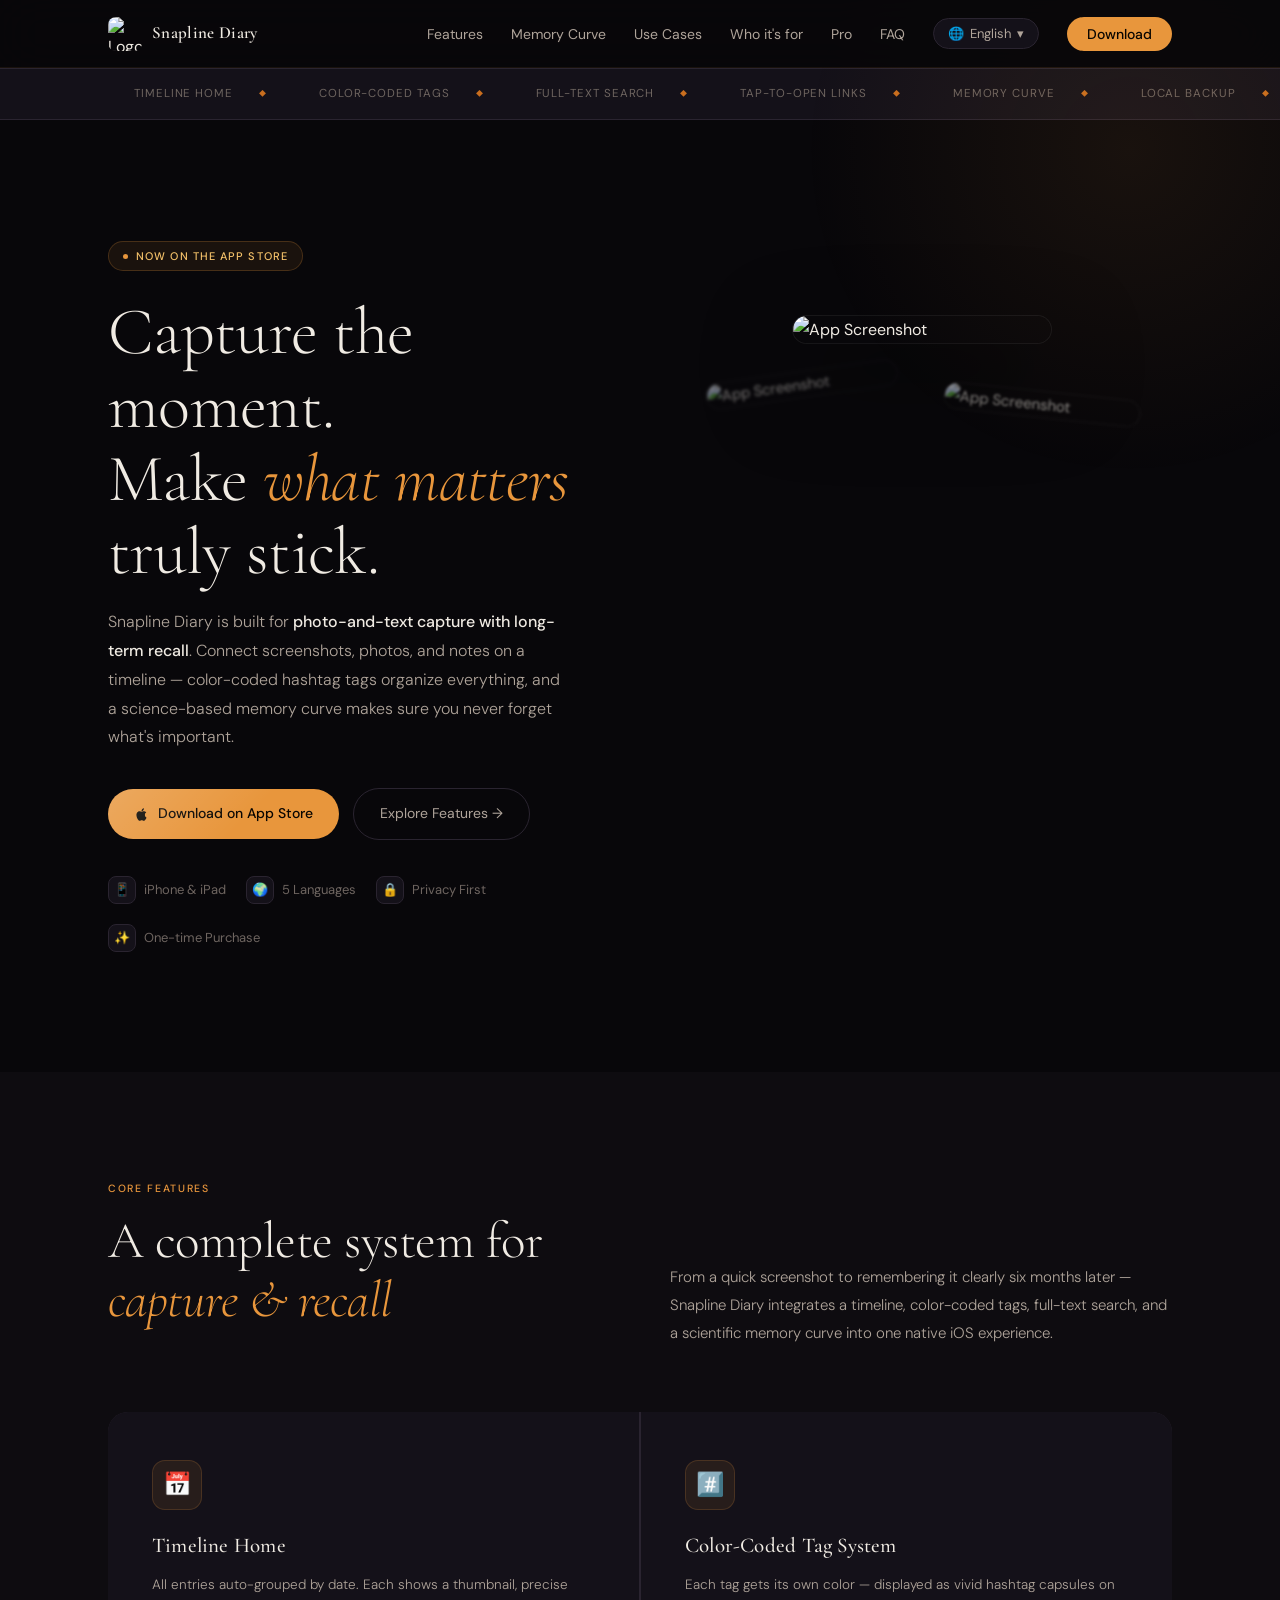
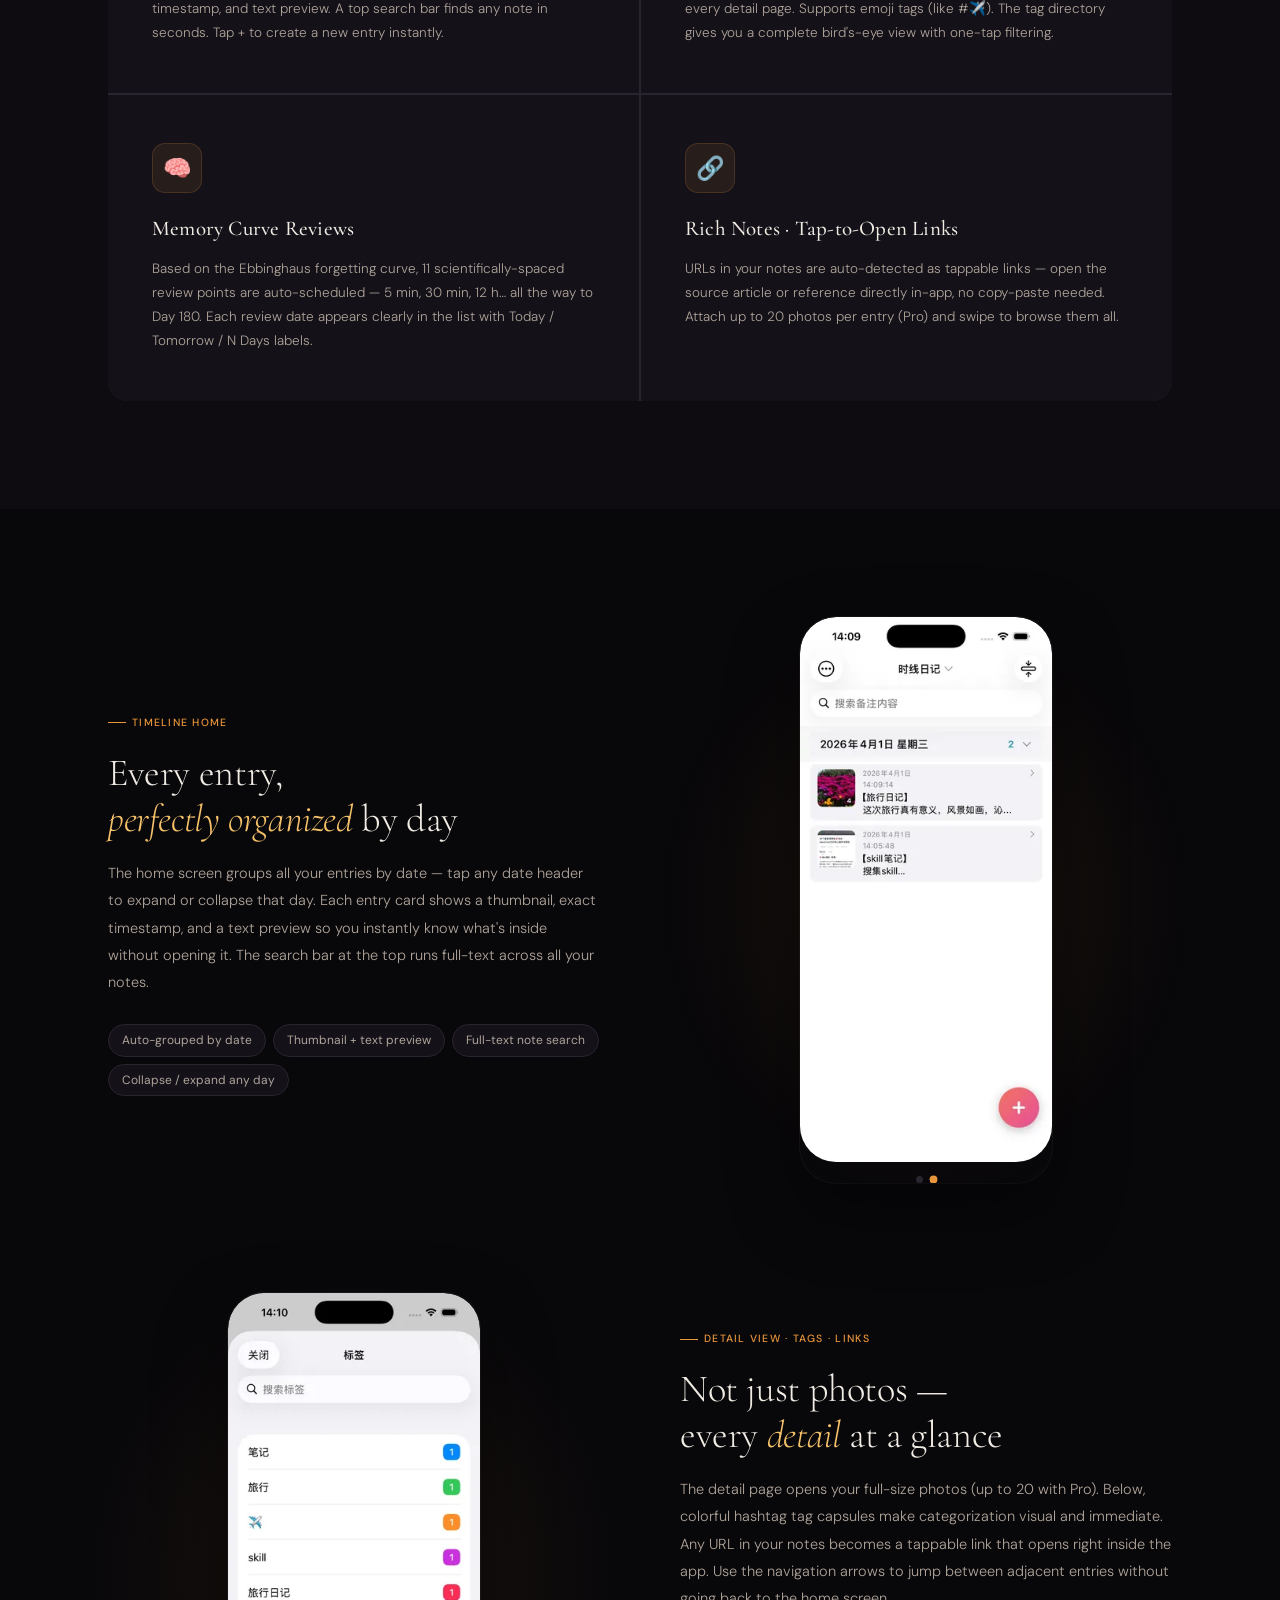
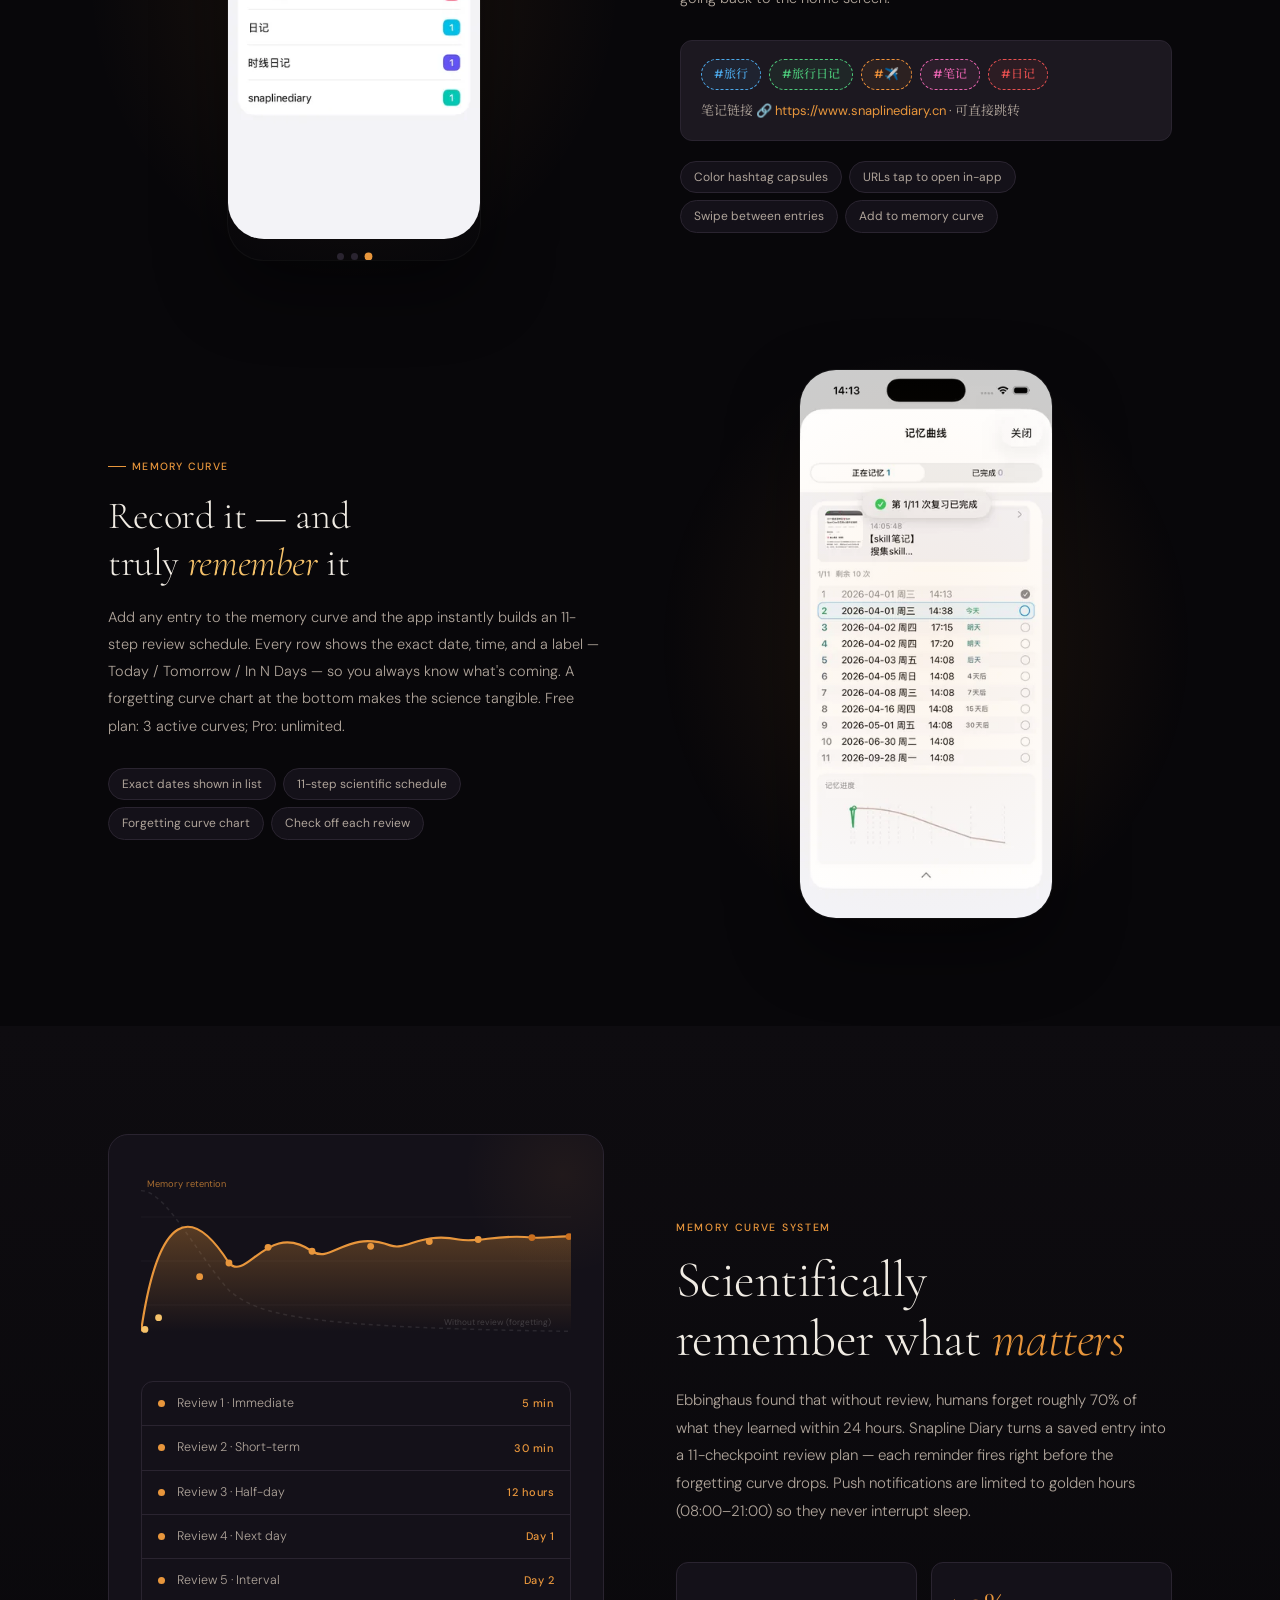
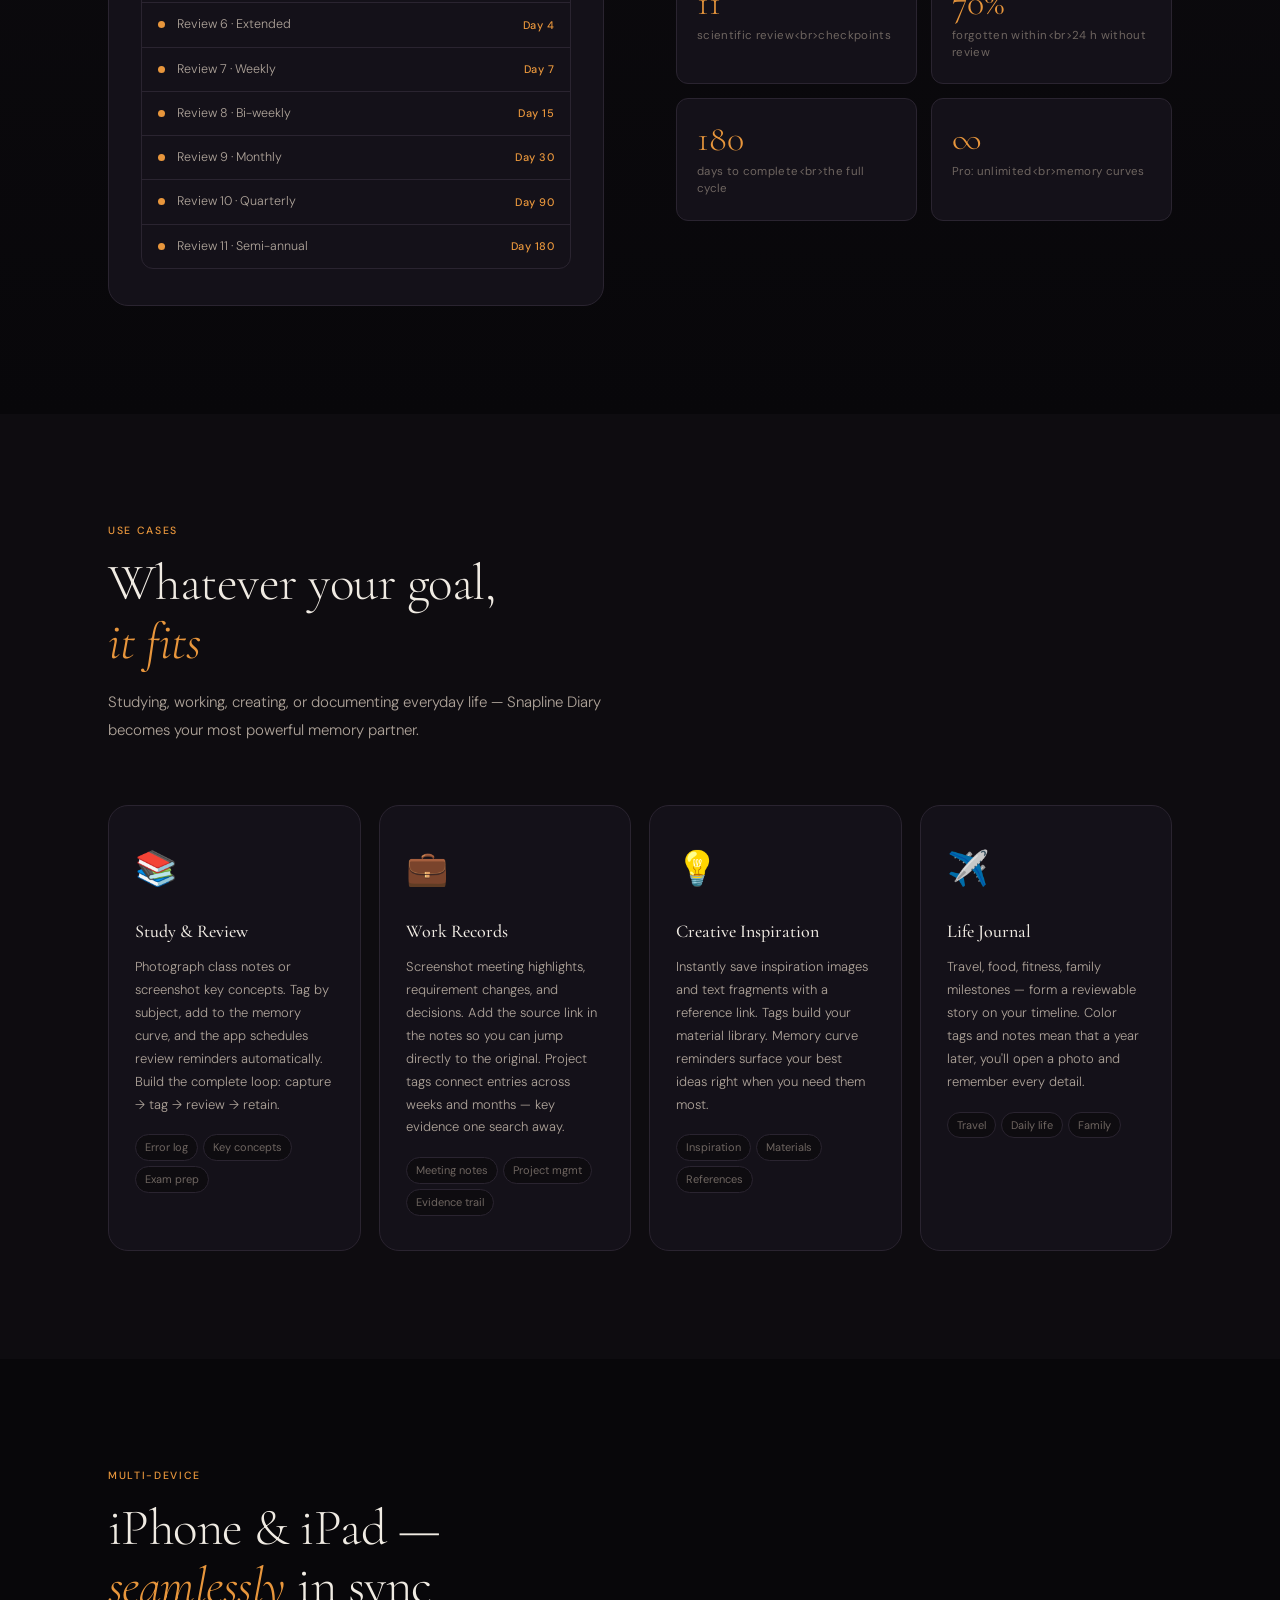
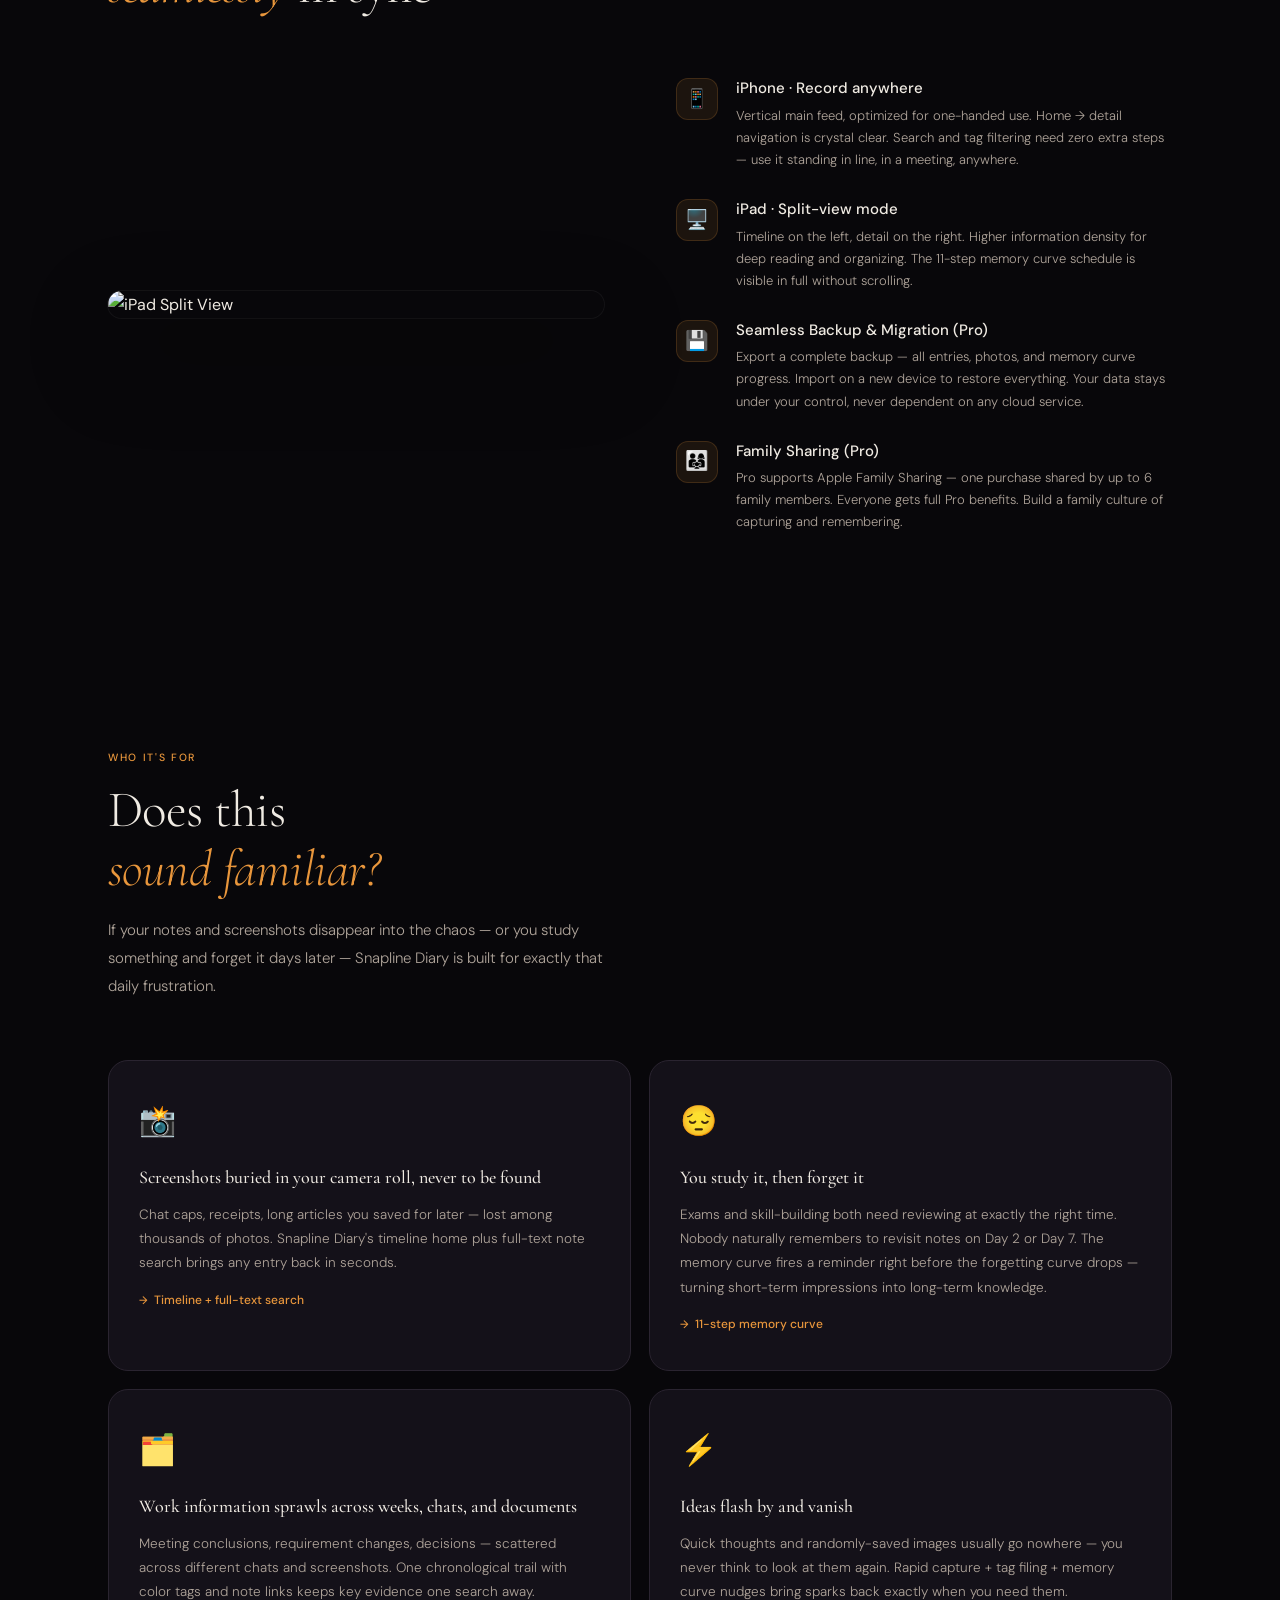
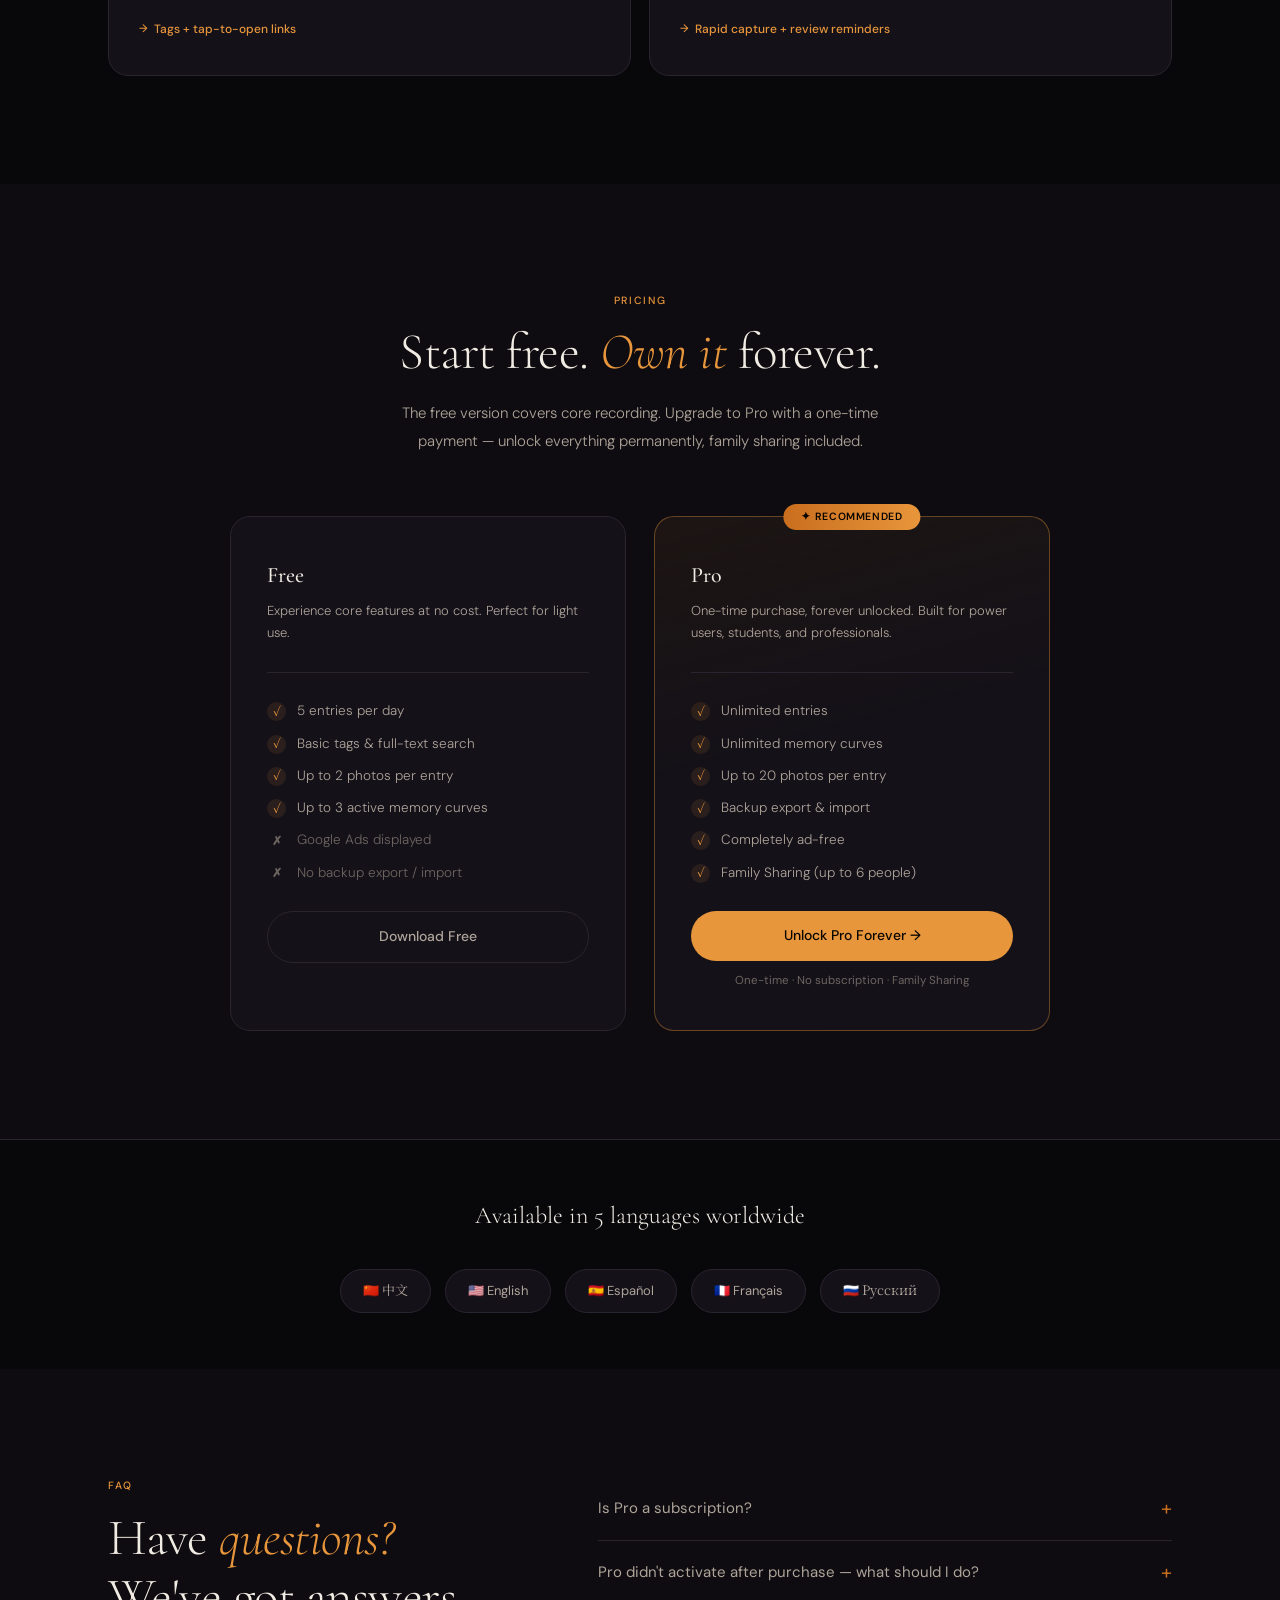
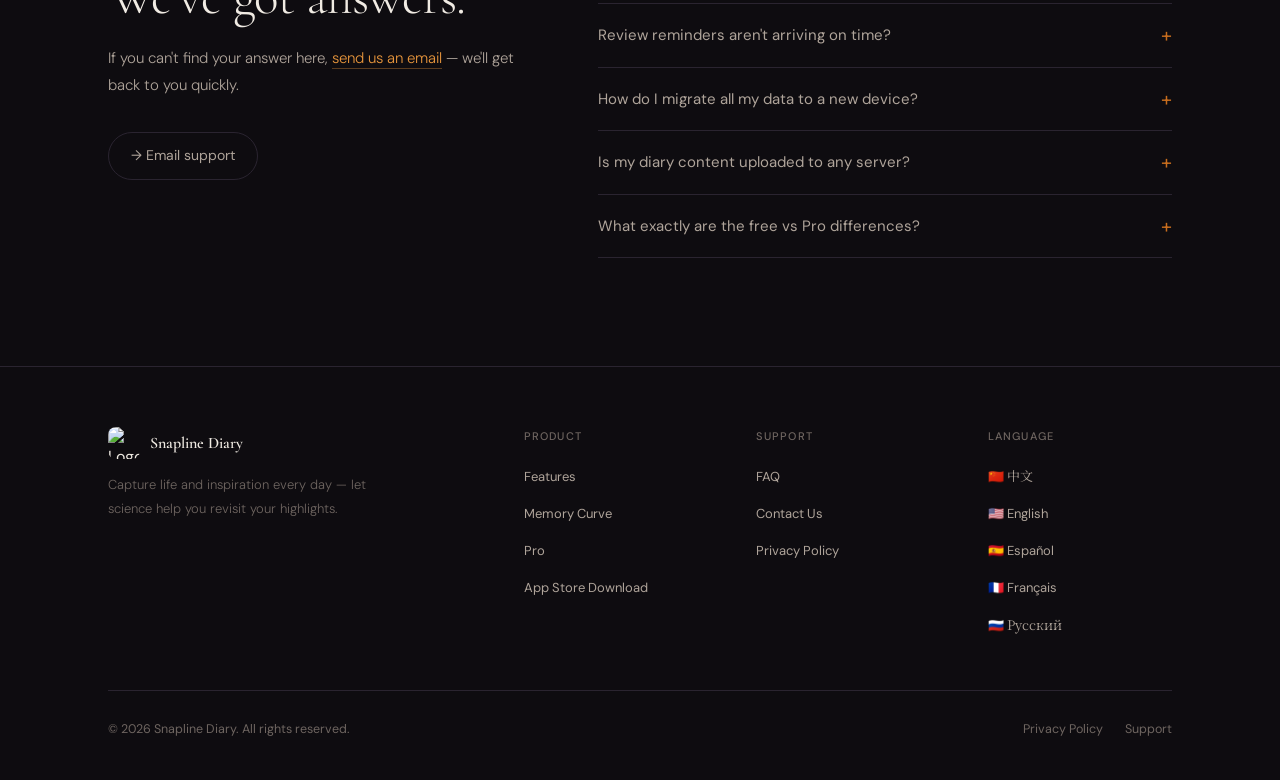
==== commit 5ad1be61: "图优化" ====
--- a/index.html
+++ b/index.html
@@ -39,10 +39,12 @@
 
 /* ── NAV ── */
 nav{position:fixed;top:0;left:0;right:0;z-index:200;height:68px;
-  background:rgba(8,7,10,.88);backdrop-filter:blur(24px);-webkit-backdrop-filter:blur(24px);
-  border-bottom:1px solid rgba(232,150,60,.08);transition:border-color .3s}
+  background:transparent;border-bottom:1px solid rgba(232,150,60,.08);transition:border-color .3s}
 nav.scrolled{border-bottom-color:rgba(232,150,60,.18)}
-.nav-inner{max-width:var(--max-w);margin:0 auto;padding:0 48px;height:100%;
+.nav-backdrop{position:absolute;inset:0;background:rgba(8,7,10,.88);
+  backdrop-filter:blur(24px);-webkit-backdrop-filter:blur(24px);
+  pointer-events:none;z-index:0}
+.nav-inner{position:relative;z-index:1;max-width:var(--max-w);margin:0 auto;padding:0 48px;height:100%;
   display:flex;align-items:center;justify-content:space-between}
 .nav-logo{display:flex;align-items:center;gap:10px;text-decoration:none;cursor:pointer}
 .nav-logo img{width:34px;height:34px;border-radius:8px;object-fit:cover}
@@ -413,24 +415,44 @@
 .reveal-image-hidden{opacity:0;transform:translateY(18px) scale(.98);transition:opacity .62s ease,transform .62s cubic-bezier(.22,.61,.36,1)}
 .reveal-visible{opacity:1!important;transform:none!important;filter:none!important}
 
-/* MOBILE NAV */
+/* MOBILE NAV — 与 backup 一致：自顶栏下方淡入，圆角项、语言下拉按需展开 */
 @media(max-width:900px){
-  .nav-toggle{display:flex;align-items:center;justify-content:center;
-    background:var(--surface);border:1px solid var(--border);color:var(--text2);
-    width:38px;height:38px;border-radius:10px;font-size:18px;cursor:pointer}
-  .nav-links{position:fixed;top:68px;left:0;right:0;bottom:0;
-    background:rgba(8,7,10,.97);backdrop-filter:blur(24px);
-    flex-direction:column;gap:0;padding:24px 0;
-    transform:translateX(100%);transition:transform .32s cubic-bezier(.4,0,.2,1);
-    overflow-y:auto;z-index:199}
-  nav.menu-open .nav-links{transform:translateX(0)}
-  .nav-links a,.nav-links .lang-btn{font-size:16px;padding:16px 28px;border-radius:0;width:100%}
-  .nav-links li{width:100%;border-bottom:1px solid var(--border)}
-  .nav-links li:last-child{border-bottom:none}
-  .lang-sw{width:100%}
-  .lang-btn{border-radius:0;border:none;width:100%;justify-content:flex-start;padding:16px 28px;background:transparent}
-  .lang-dd{position:static;box-shadow:none;border:none;border-top:1px solid var(--border);display:block;border-radius:0;background:var(--surface)}
-  .nav-inner{padding:0 24px}
+  nav{overflow:visible}
+  .nav-backdrop{backdrop-filter:none;-webkit-backdrop-filter:none}
+  nav.menu-open .nav-backdrop{backdrop-filter:none;-webkit-backdrop-filter:none}
+  .nav-toggle{
+    display:flex;align-items:center;justify-content:center;
+    width:44px;height:44px;flex-shrink:0;position:relative;z-index:260;
+    background:var(--surface);border:1px solid var(--border);
+    border-radius:12px;color:var(--text);font-size:20px;line-height:1;
+    cursor:pointer;transition:border-color .2s,color .2s
+  }
+  .nav-toggle:hover{border-color:var(--accent3);color:var(--accent2)}
+  .nav-inner{gap:12px;padding:0 24px}
+  .nav-links{
+    position:fixed;top:68px;left:0;right:0;bottom:0;height:auto;min-height:0;z-index:250;
+    flex-direction:column;align-items:stretch;justify-content:flex-start;
+    padding:20px 24px max(24px, env(safe-area-inset-bottom));gap:2px;margin:0;
+    background:rgba(8,7,10,.97);backdrop-filter:blur(20px);-webkit-backdrop-filter:blur(20px);
+    border-top:1px solid var(--border);
+    overflow-y:auto;-webkit-overflow-scrolling:touch;overscroll-behavior:contain;
+    transform:translateY(-12px);opacity:0;visibility:hidden;pointer-events:none;
+    transition:opacity .28s ease,visibility .28s,transform .28s ease
+  }
+  nav.menu-open .nav-links{
+    transform:translateY(0);opacity:1;visibility:visible;pointer-events:auto
+  }
+  .nav-links li{width:100%}
+  .nav-links>li>a:not(.nav-cta){
+    display:block;padding:14px 16px;border-radius:var(--radius-sm);font-size:15px
+  }
+  .nav-links .nav-cta{display:block;text-align:center;padding:14px 20px;margin-top:6px}
+  .nav-links .lang-sw{width:100%}
+  .nav-links .lang-btn{width:100%;justify-content:center}
+  .nav-links .lang-dd{position:static;display:none;width:100%;margin-top:8px;
+    box-shadow:none;border:1px solid var(--border)}
+  .nav-links .lang-sw:focus-within .lang-dd,
+  .nav-links .lang-sw:hover .lang-dd{display:block}
 }
 @media(max-width:900px){
   .hero{grid-template-columns:1fr;gap:0;min-height:auto;padding:40px 0 56px}
@@ -472,6 +494,7 @@
 
 <!-- NAV -->
 <nav id="main-nav">
+  <div class="nav-backdrop" aria-hidden="true"></div>
   <div class="nav-inner">
     <a class="nav-logo" onclick="goTop()">
       <img src="images/sharp-webp/logo-68.webp" alt="Logo" width="34" height="34" loading="eager" decoding="sync" fetchpriority="high">
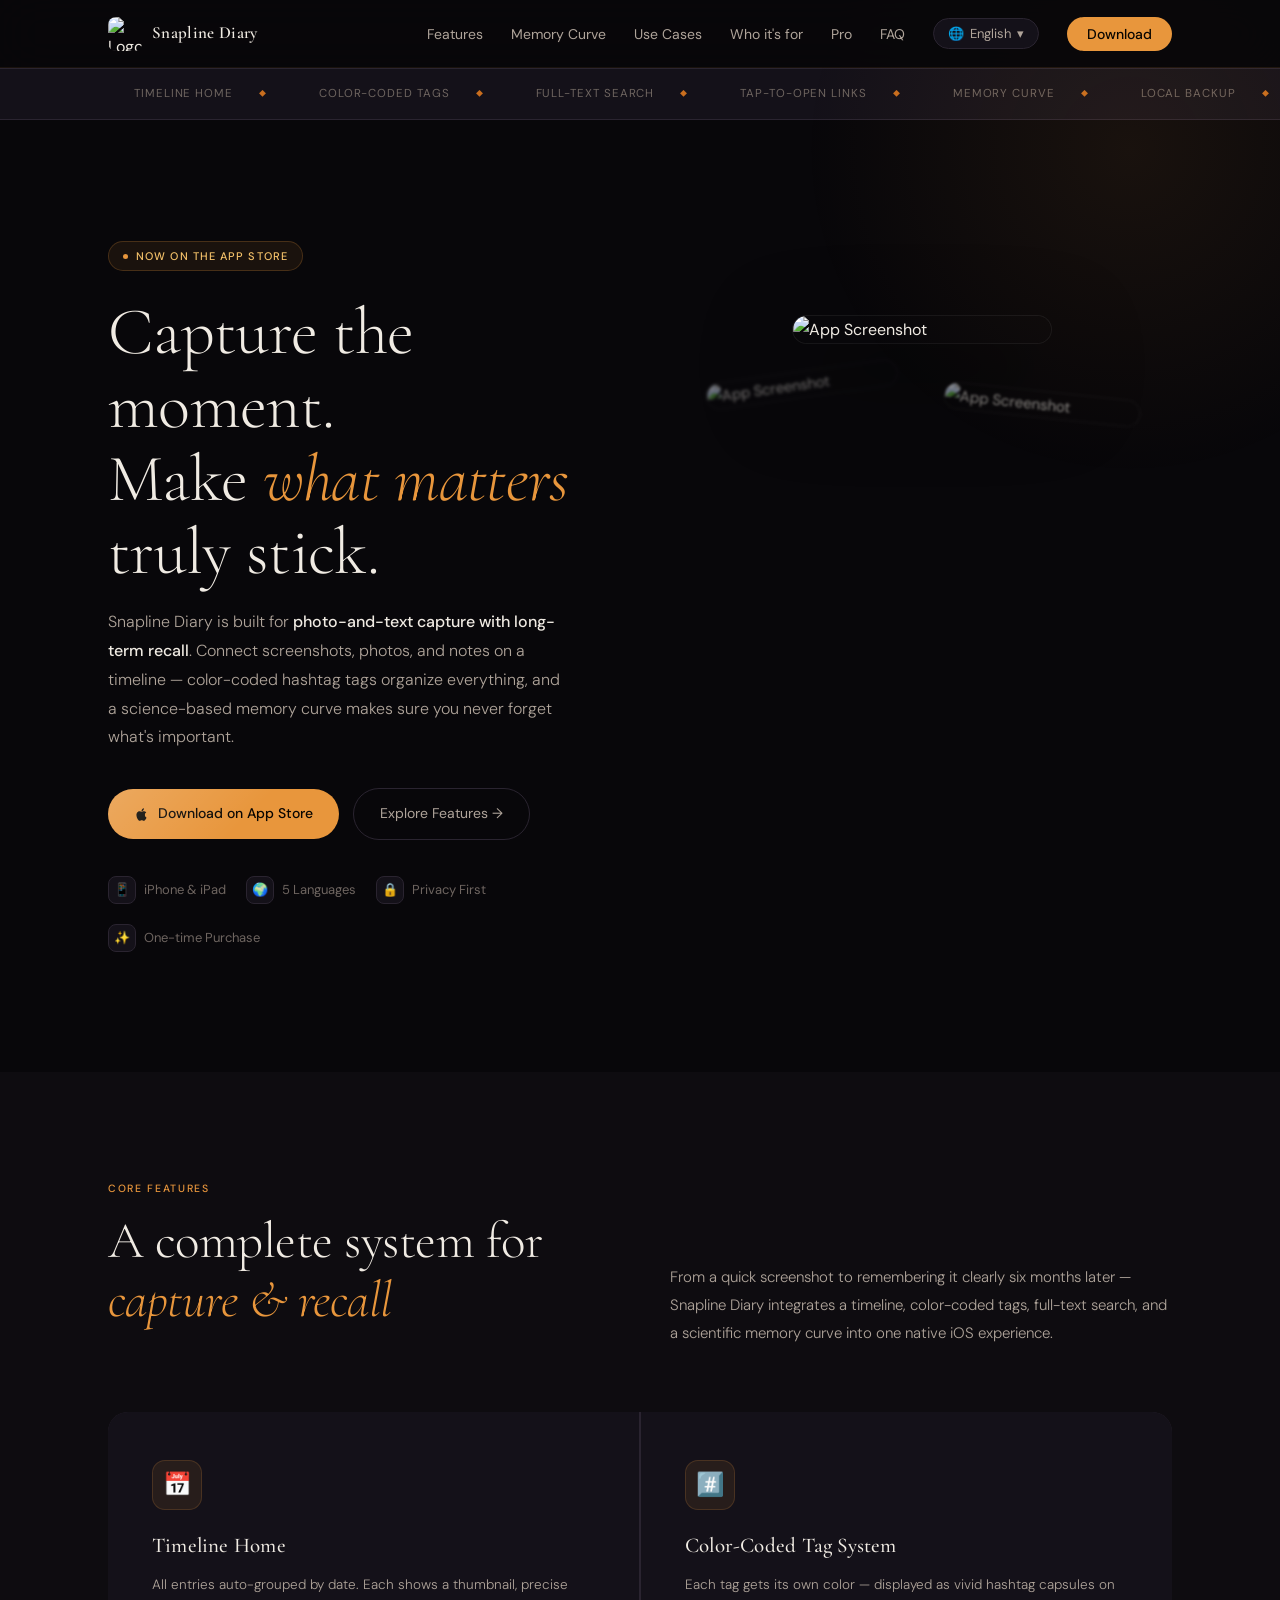
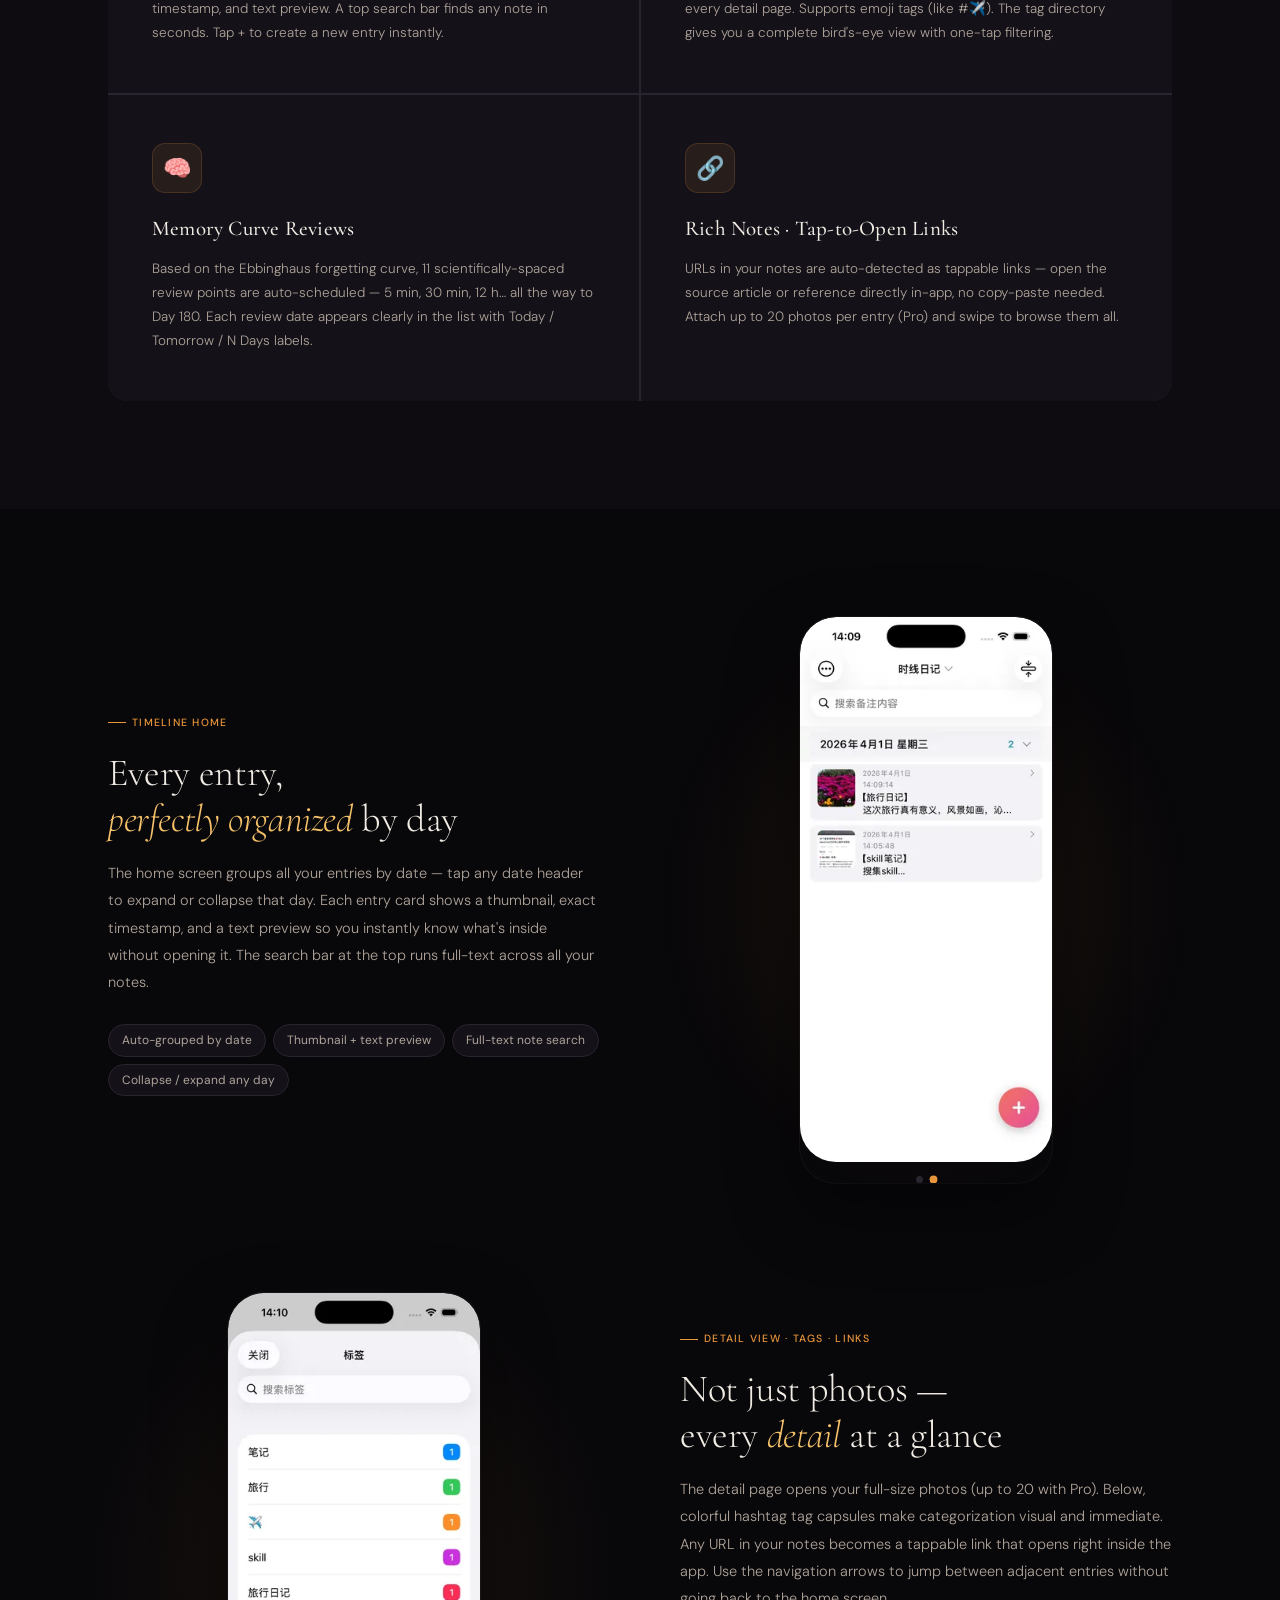
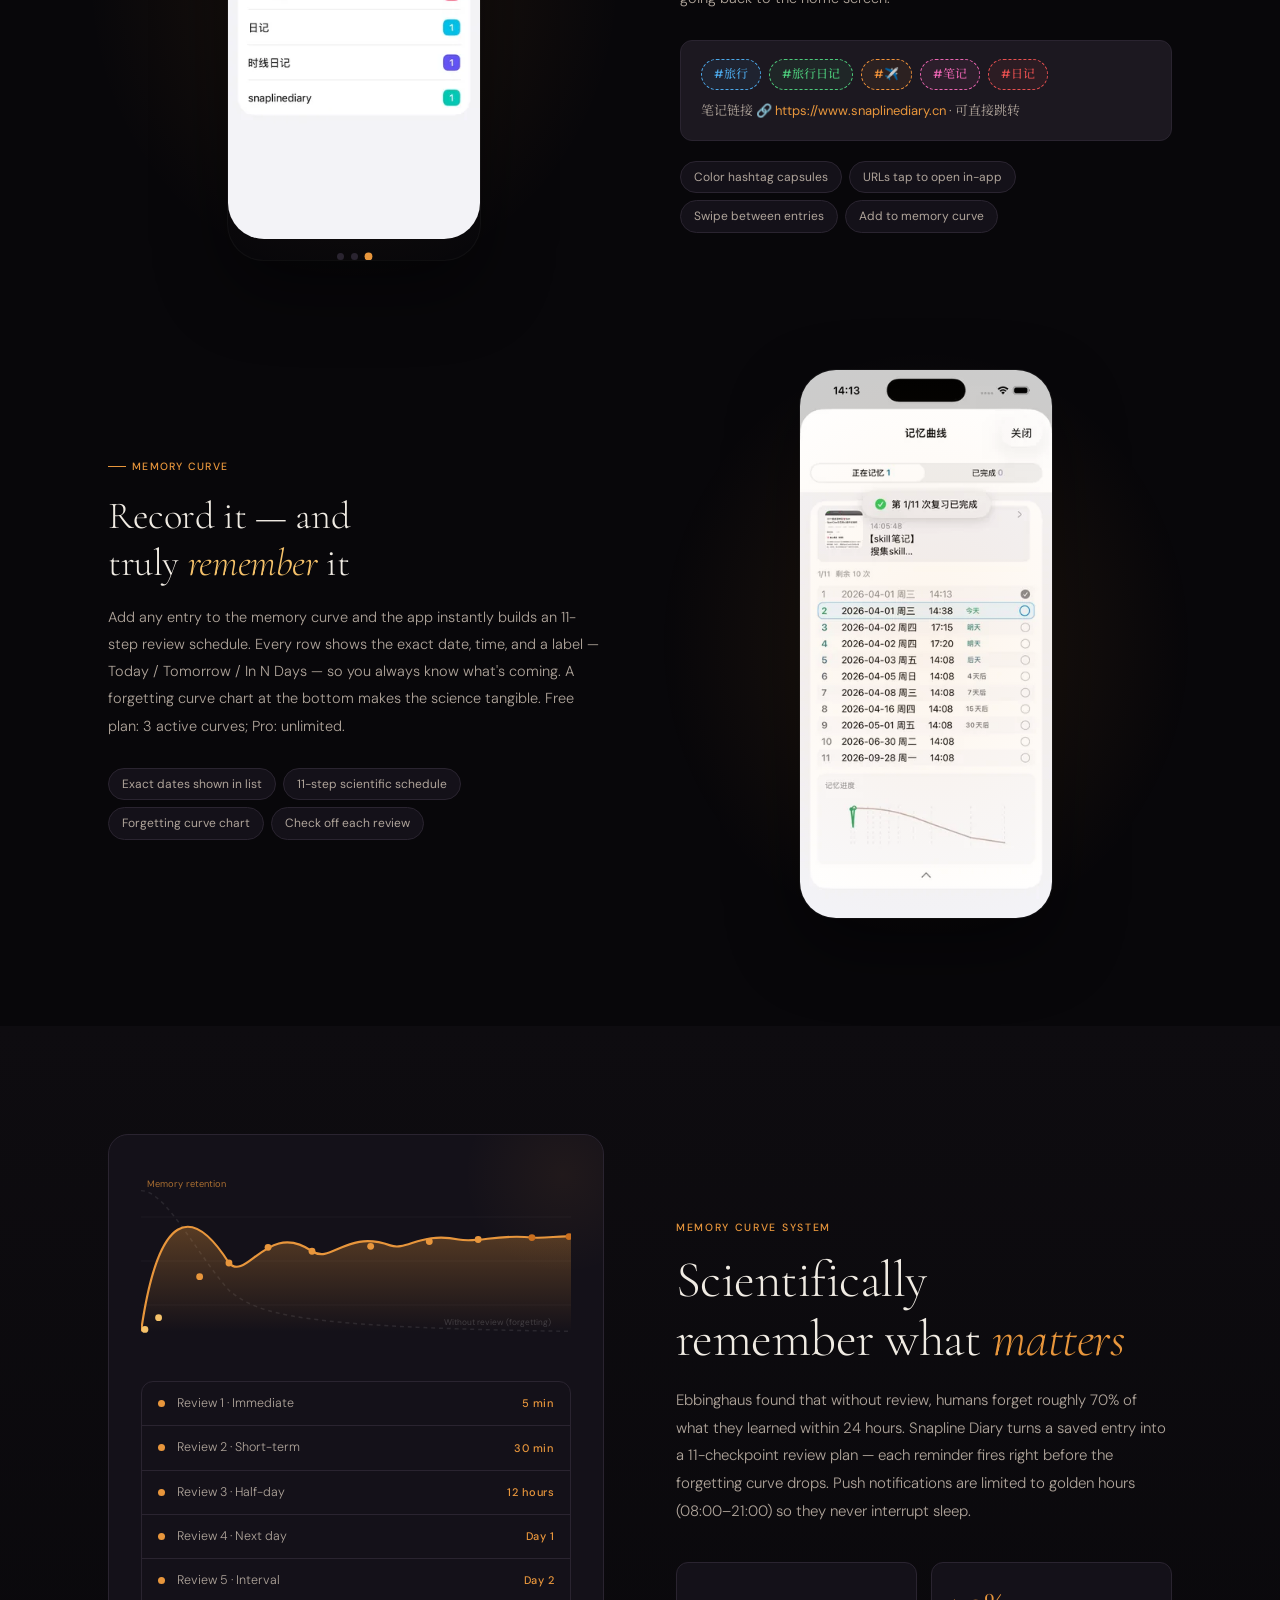
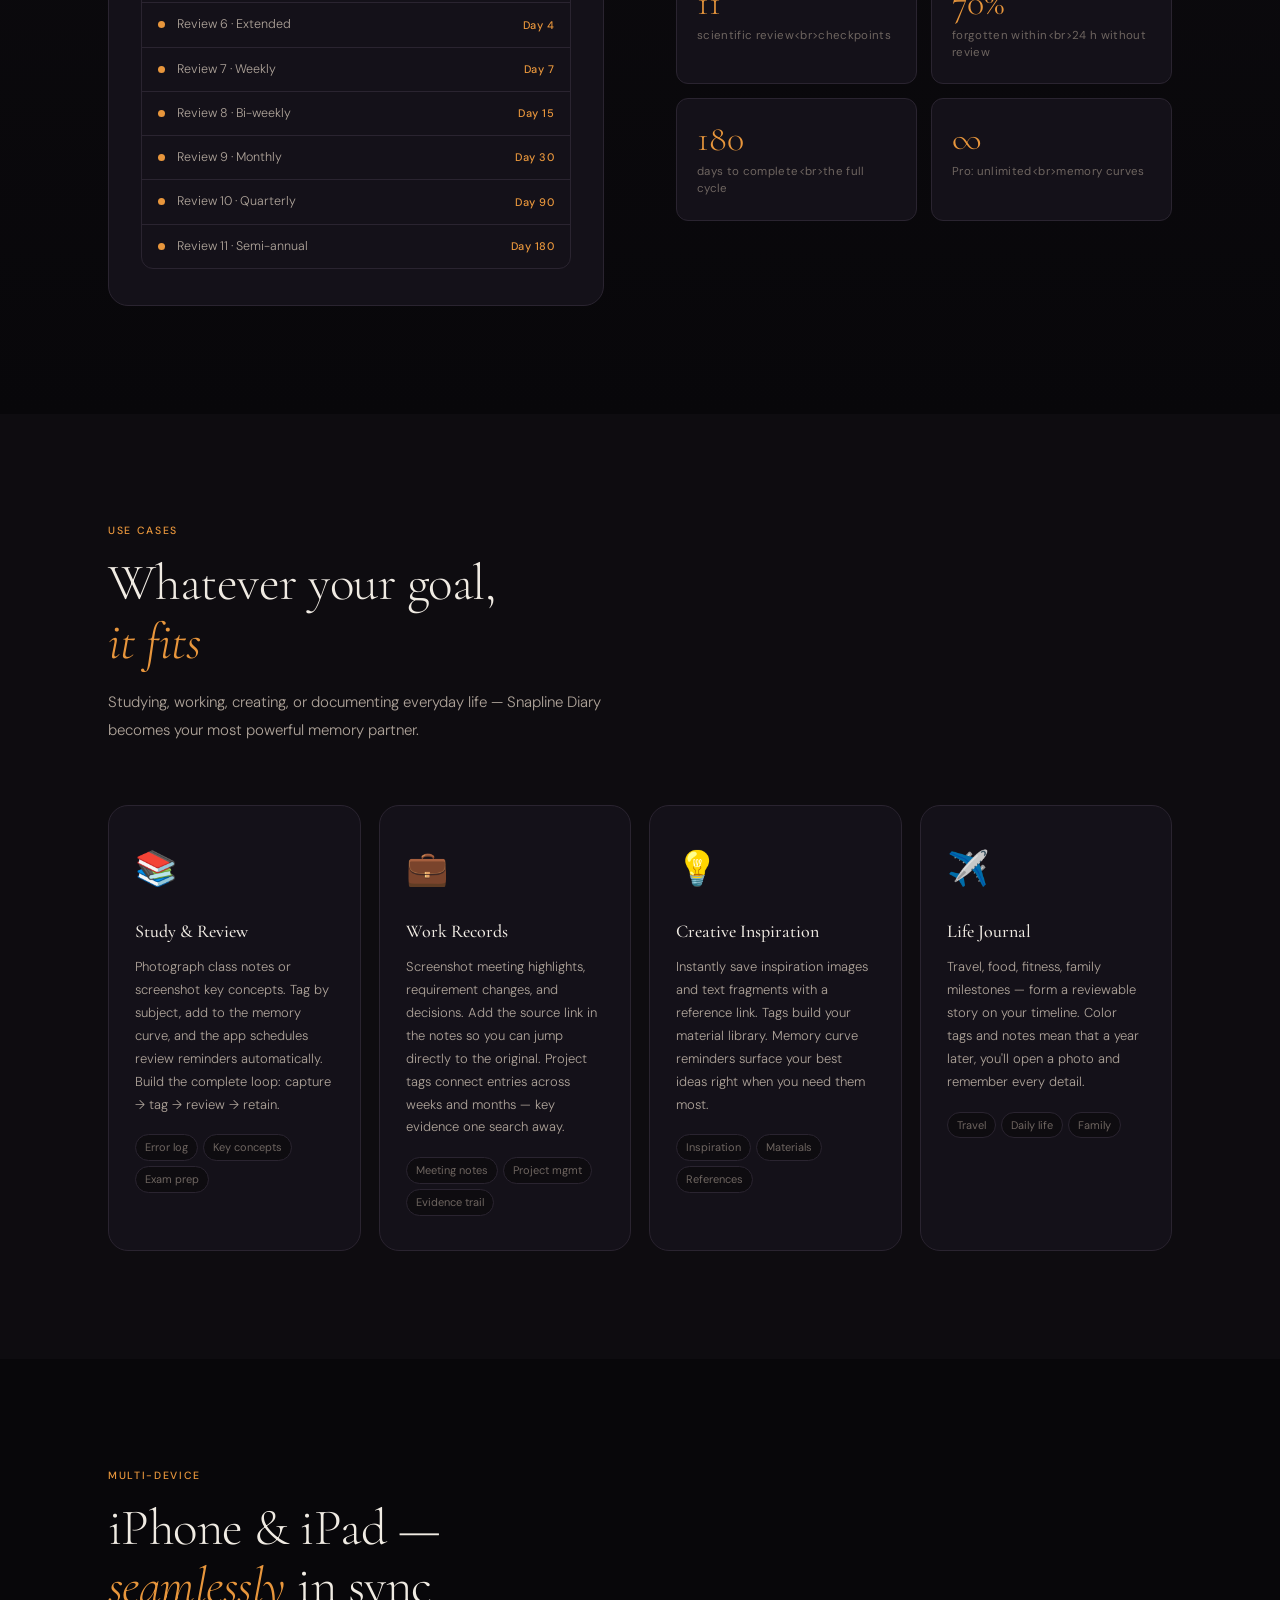
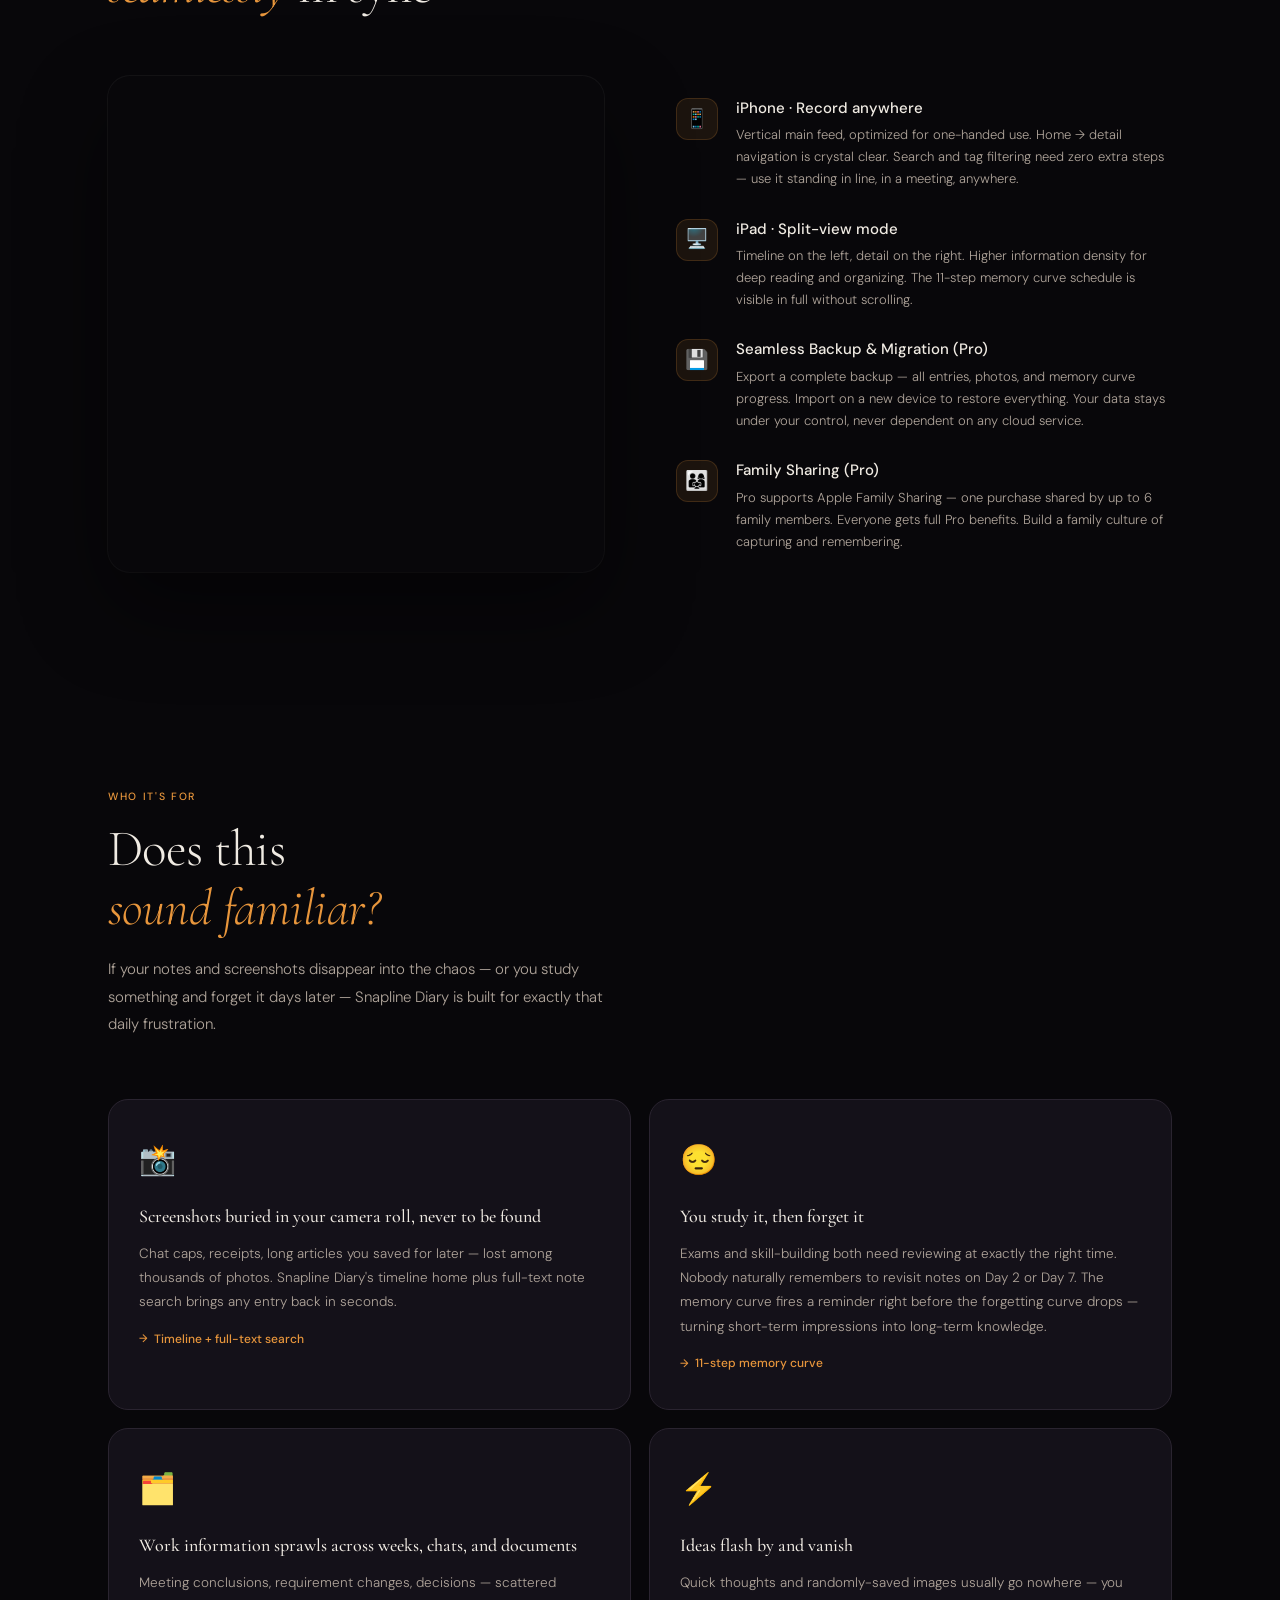
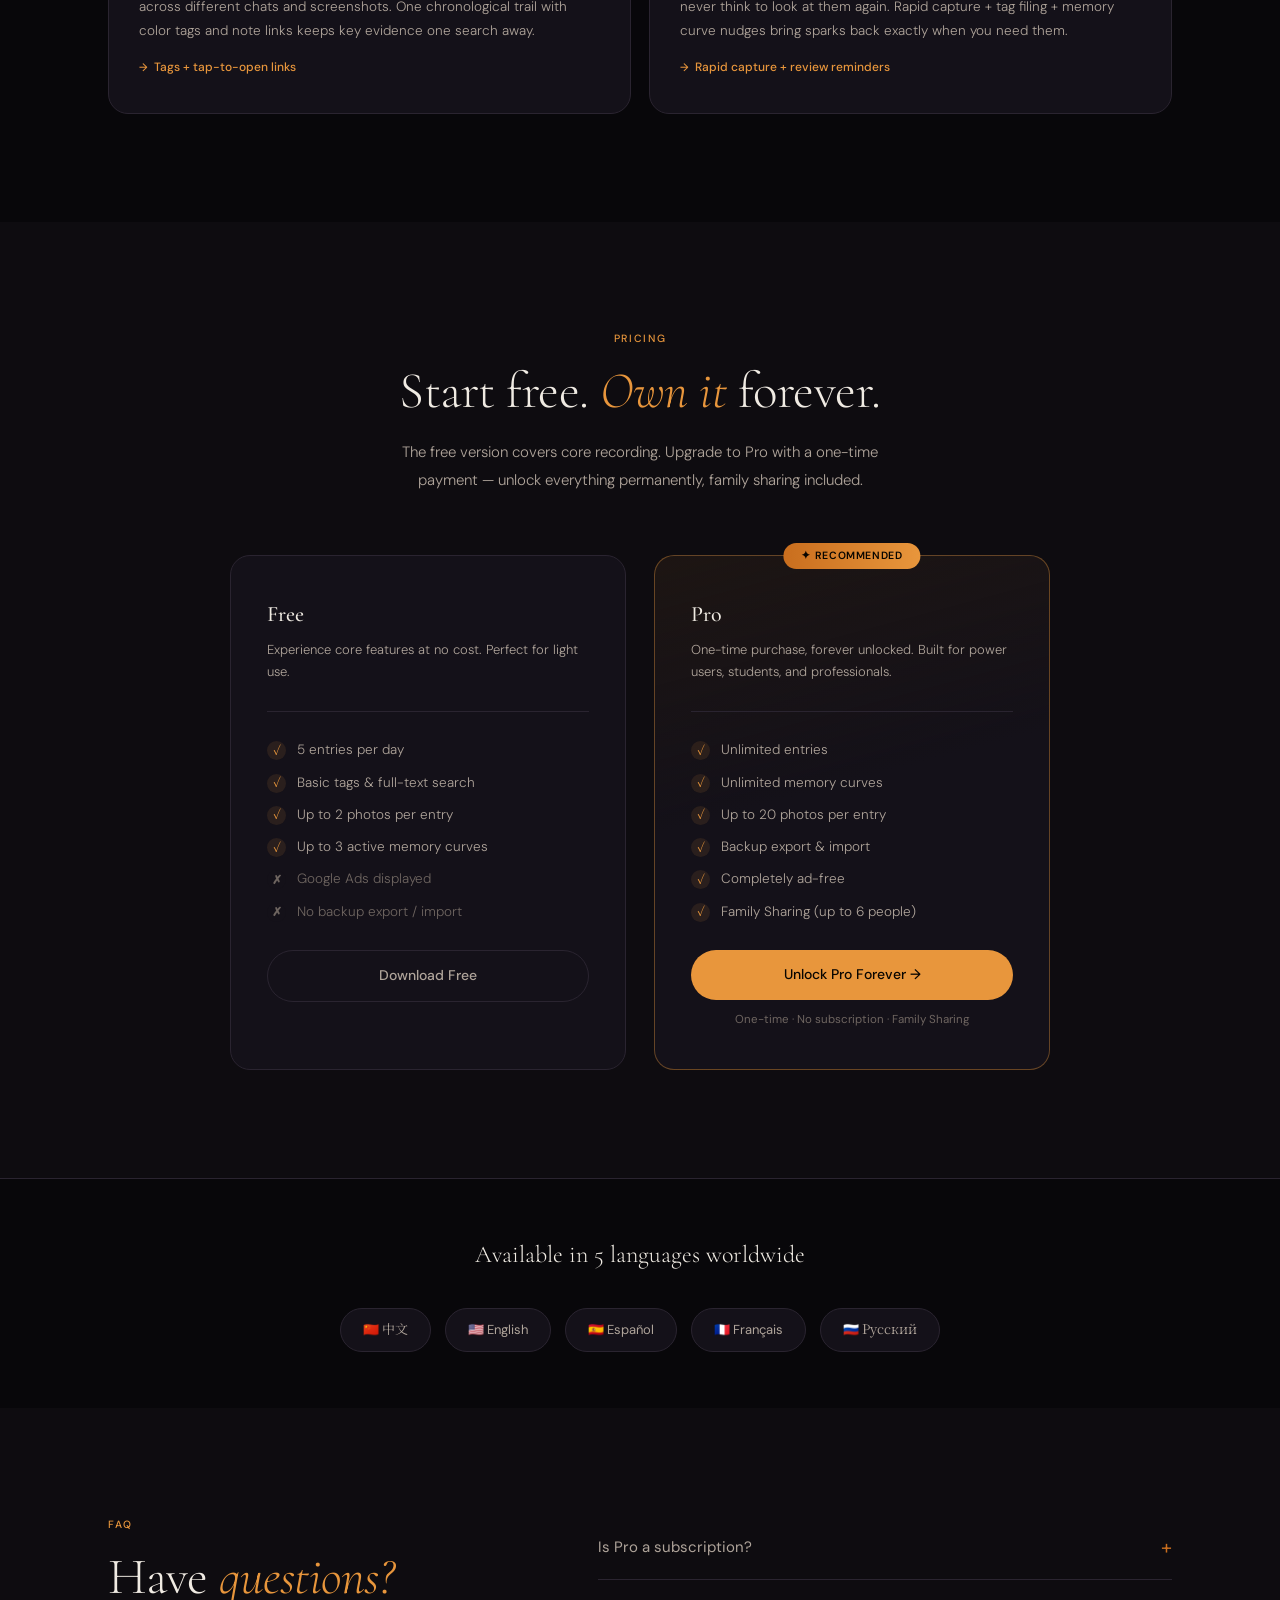
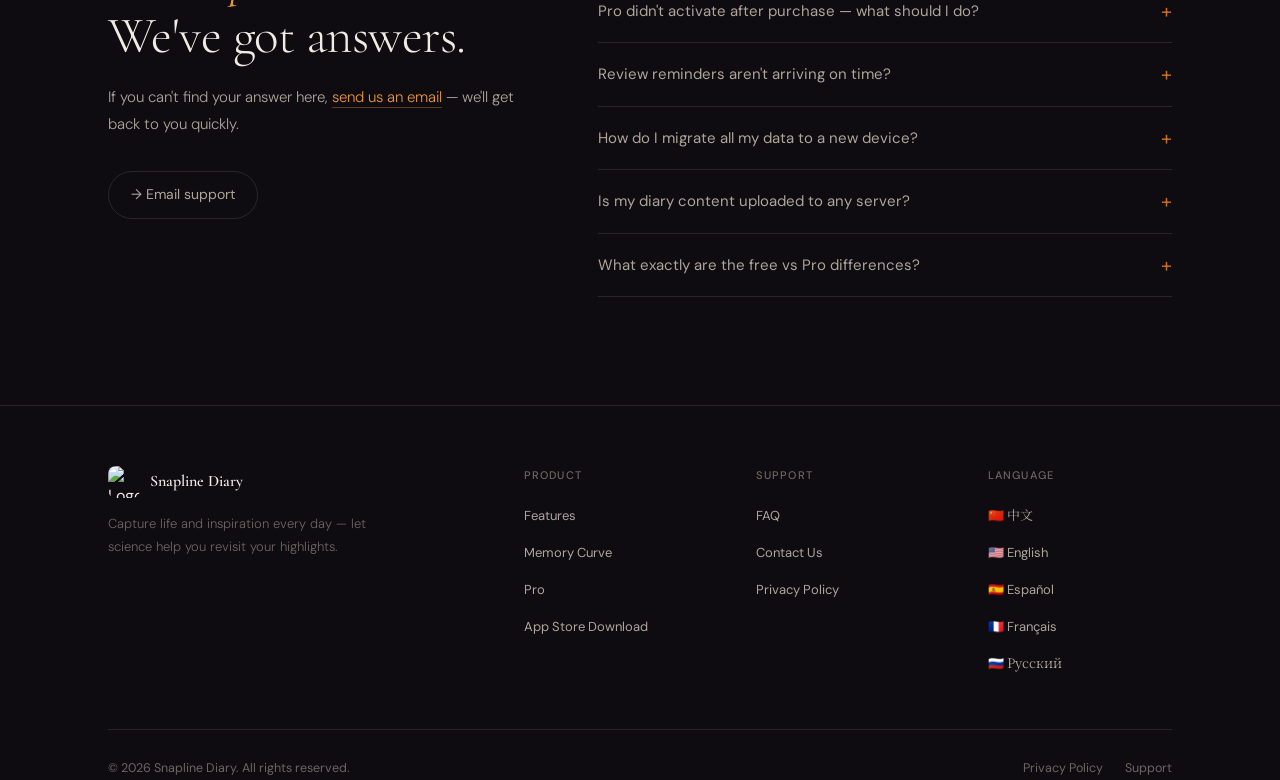
==== commit 8b8a4ebf: "更新邮箱地址为foxmail" ====
--- a/index.html
+++ b/index.html
@@ -958,9 +958,9 @@
       <div class="reveal">
         <span class="sec-eye" data-i18n="fq_eye">常见问题</span>
         <h2 class="sec-h" data-i18n-html="fq_h">遇到<em>疑惑</em>？<br>这里有答案</h2>
-        <p class="sec-d" data-i18n-html="fq_d">如果没有找到你的问题，欢迎<a href="mailto:neonyanbb@gmail.com">联系我们</a>，我们会尽快回复。</p>
+        <p class="sec-d" data-i18n-html="fq_d">如果没有找到你的问题，欢迎<a href="mailto:neonyanbb@foxmail.com">联系我们</a>，我们会尽快回复。</p>
         <div class="faq-contact">
-          <a class="faq-em" href="mailto:neonyanbb@gmail.com" data-i18n="fq_em">→ 发送邮件支持</a>
+          <a class="faq-em" href="mailto:neonyanbb@foxmail.com" data-i18n="fq_em">→ 发送邮件支持</a>
         </div>
       </div>
       <div id="faq-list" class="reveal" style="transition-delay:.1s"></div>
@@ -992,7 +992,7 @@
         <div class="fc-title" data-i18n="ft_sup">支持</div>
         <ul class="fc-links">
           <li><a onclick="goTo('faq')" data-i18n="ft_faq">常见问题</a></li>
-          <li><a href="mailto:neonyanbb@gmail.com" data-i18n="ft_contact">联系我们</a></li>
+          <li><a href="mailto:neonyanbb@foxmail.com" data-i18n="ft_contact">联系我们</a></li>
           <li><a onclick="showPrivacy()" data-i18n="ft_priv">隐私政策</a></li>
         </ul>
       </div>
@@ -1011,7 +1011,7 @@
       <span class="foot-copy" data-i18n="ft_copy">© 2026 时线日记 (Snapline Diary). All rights reserved.</span>
       <div class="foot-legal">
         <a onclick="showPrivacy()" data-i18n="ft_priv2">隐私政策</a>
-        <a href="mailto:neonyanbb@gmail.com" data-i18n="ft_sup2">技术支持</a>
+        <a href="mailto:neonyanbb@foxmail.com" data-i18n="ft_sup2">技术支持</a>
       </div>
     </div>
   </div>
@@ -1100,7 +1100,7 @@
 const FAQS = {
   zh:[
     {q:"Pro 是订阅制吗？",a:"不是。Pro 是一次性买断，永久有效，非订阅制。购买后无需续费，所有权益终身享有，并支持 Apple 家庭共享（最多 6 人同享）。"},
-    {q:"购买 Pro 后没有立即生效怎么办？",a:"请先重启应用，然后在「设置」页面点击「恢复购买」。确认所使用的 Apple ID 与购买时一致。若仍有问题，请<a href='mailto:neonyanbb@gmail.com'>联系我们</a>。"},
+    {q:"购买 Pro 后没有立即生效怎么办？",a:"请先重启应用，然后在「设置」页面点击「恢复购买」。确认所使用的 Apple ID 与购买时一致。若仍有问题，请<a href='mailto:neonyanbb@foxmail.com'>联系我们</a>。"},
     {q:"记忆曲线的复习提醒没有按时推送？",a:"请依次检查：① 系统「通知」权限是否已为时线日记开启；② 是否处于专注模式或勿扰模式；③ 复习提醒仅在黄金时段（08:00–21:00）推送，若触发时间在此范围外会顺延至次日 08:00。"},
     {q:"如何将数据备份并迁移到新设备？",a:"备份是 Pro 专属功能。在旧设备「设置 → 导出备份」导出文件，通过 AirDrop 或「文件」App 传送到新设备后，在新设备打开时线日记 → 设置 → 导入备份，选择文件即可完整恢复所有节点、图片与记忆曲线进度。"},
     {q:"我的日记内容会被上传到服务器吗？",a:"不会。时线日记采用本地优先策略，你的所有日记内容、图片、标签与记忆曲线数据均存储在设备本地，不会自动上传服务器，开发者无法访问。免费版广告由 Google AdMob 提供，可能收集设备标识符用于广告投放，详见隐私政策。"},
@@ -1108,7 +1108,7 @@
   ],
   en:[
     {q:"Is Pro a subscription?",a:"No. Pro is a one-time purchase — pay once, own it forever. No renewals, no expiry. Apple Family Sharing is supported (up to 6 members share one purchase)."},
-    {q:"Pro didn't activate after purchase — what should I do?",a:"Restart the app, then go to Settings and tap 'Restore Purchase'. Make sure you're signed into the same Apple ID you used to purchase. If the issue persists, <a href='mailto:neonyanbb@gmail.com'>contact us</a> and we'll sort it out."},
+    {q:"Pro didn't activate after purchase — what should I do?",a:"Restart the app, then go to Settings and tap 'Restore Purchase'. Make sure you're signed into the same Apple ID you used to purchase. If the issue persists, <a href='mailto:neonyanbb@foxmail.com'>contact us</a> and we'll sort it out."},
     {q:"Review reminders aren't arriving on time?",a:"Check: ① Notification permission is enabled for Snapline Diary in iOS Settings. ② Focus Mode or Do Not Disturb isn't blocking notifications. ③ Reminders only fire during golden hours (08:00–21:00) — if a scheduled time falls outside this window it's delivered the next day at 08:00."},
     {q:"How do I migrate all my data to a new device?",a:"Backup is a Pro feature. On your old device go to Settings → Export Backup. Transfer the file via AirDrop or the Files app to your new device, then in Snapline Diary go to Settings → Import Backup and select the file. All entries, photos, and memory curve progress are fully restored."},
     {q:"Is my diary content uploaded to any server?",a:"No. All your diary entries, images, tags, and memory curve data are stored locally on your device and never automatically uploaded anywhere. The developer cannot access your content. The free version uses Google AdMob for ads, which may collect device identifiers — see our privacy policy for details."},
@@ -1116,7 +1116,7 @@
   ],
   es:[
     {q:"¿Pro es una suscripción?",a:"No. Pro es una compra única y permanente — pagas una vez y es tuyo para siempre. Compatible con Compartir en familia de Apple (hasta 6 miembros)."},
-    {q:"¿Qué hago si Pro no se activa tras la compra?",a:"Reinicia la app y en Ajustes toca «Restaurar compras». Asegúrate de usar el mismo Apple ID. Si el problema persiste, <a href='mailto:neonyanbb@gmail.com'>escríbenos</a>."},
+    {q:"¿Qué hago si Pro no se activa tras la compra?",a:"Reinicia la app y en Ajustes toca «Restaurar compras». Asegúrate de usar el mismo Apple ID. Si el problema persiste, <a href='mailto:neonyanbb@foxmail.com'>escríbenos</a>."},
     {q:"¿Los recordatorios de repaso no llegan a tiempo?",a:"Comprueba: ① Permiso de notificaciones habilitado para la app. ② No estar en Modo Concentración o No Molestar. ③ Los recordatorios solo se envían en horas doradas (08:00–21:00); si el horario programado cae fuera, se pospone al siguiente día a las 08:00."},
     {q:"¿Cómo migro mis datos a un dispositivo nuevo?",a:"La copia de seguridad es una función Pro. Exporta en el dispositivo antiguo (Ajustes → Exportar copia) y transfiérela con AirDrop o la app Archivos. Luego importa desde Ajustes en el nuevo dispositivo — se restauran todas las entradas, fotos y el progreso de la curva de memoria."},
     {q:"¿Mis datos se suben a algún servidor?",a:"No. Todo tu contenido (entradas, imágenes, etiquetas, curvas) se almacena localmente en tu dispositivo. La versión gratuita usa Google AdMob; consulta nuestra política de privacidad para más detalles."},
@@ -1124,7 +1124,7 @@
   ],
   fr:[
     {q:"Pro est-il un abonnement ?",a:"Non. Pro est un achat unique et permanent — vous payez une fois et c'est pour toujours. Partage familial Apple pris en charge (jusqu'à 6 membres pour un seul achat)."},
-    {q:"Pro ne s'est pas activé après l'achat ?",a:"Redémarrez l'app, puis dans Réglages touchez « Restaurer les achats ». Assurez-vous d'utiliser le même identifiant Apple. Si le problème persiste, <a href='mailto:neonyanbb@gmail.com'>contactez-nous</a>."},
+    {q:"Pro ne s'est pas activé après l'achat ?",a:"Redémarrez l'app, puis dans Réglages touchez « Restaurer les achats ». Assurez-vous d'utiliser le même identifiant Apple. Si le problème persiste, <a href='mailto:neonyanbb@foxmail.com'>contactez-nous</a>."},
     {q:"Les rappels de révision n'arrivent pas à l'heure ?",a:"Vérifiez : ① La permission de notifications est activée. ② Le Mode Concentration ou Ne pas déranger ne bloque pas les notifications. ③ Les rappels ne s'envoient qu'en heures dorées (08:00–21:00) ; si l'heure prévue est hors de ce créneau, il est reporté au lendemain à 08:00."},
     {q:"Comment migrer vers un nouvel appareil ?",a:"La sauvegarde est une fonctionnalité Pro. Exportez depuis Réglages → Exporter la sauvegarde, transférez via AirDrop ou l'app Fichiers, puis importez dans les Réglages du nouvel appareil. Toutes les entrées, photos et progressions de courbe mémoire sont restaurées."},
     {q:"Mes données sont-elles envoyées à un serveur ?",a:"Non. Tout votre contenu est stocké localement sur votre appareil. La version gratuite utilise Google AdMob pour les publicités — consultez notre politique de confidentialité pour les détails."},
@@ -1132,7 +1132,7 @@
   ],
   ru:[
     {q:"Pro — это подписка?",a:"Нет. Pro — единоразовая покупка навсегда. Никаких продлений. Поддерживается семейный доступ Apple (до 6 человек с одной покупки)."},
-    {q:"Pro не активировался после покупки?",a:"Перезапустите приложение, затем в Настройках нажмите «Восстановить покупки». Убедитесь, что используете тот же Apple ID. Если проблема не решена — <a href='mailto:neonyanbb@gmail.com'>напишите нам</a>."},
+    {q:"Pro не активировался после покупки?",a:"Перезапустите приложение, затем в Настройках нажмите «Восстановить покупки». Убедитесь, что используете тот же Apple ID. Если проблема не решена — <a href='mailto:neonyanbb@foxmail.com'>напишите нам</a>."},
     {q:"Напоминания о повторении не приходят вовремя?",a:"Проверьте: ① Разрешение на уведомления включено. ② Режим фокусировки или Не беспокоить не блокирует уведомления. ③ Напоминания приходят только в золотые часы (08:00–21:00); если запланированное время выпадает за этот диапазон, оно переносится на следующий день в 08:00."},
     {q:"Как перенести данные на новое устройство?",a:"Резервирование — функция Pro. На старом устройстве: Настройки → Экспорт резервной копии. Передайте файл через AirDrop или приложение «Файлы», затем импортируйте в Настройках нового устройства. Все записи, фото и прогресс кривой памяти восстанавливаются полностью."},
     {q:"Мои данные загружаются на сервер?",a:"Нет. Весь ваш контент хранится локально на устройстве. Бесплатная версия использует Google AdMob для рекламы — подробнее в политике конфиденциальности."},
@@ -1158,7 +1158,7 @@
 <h2>6. 备份数据（Pro）</h2>
 <p>备份文件存储在你指定的位置，由你完全掌控，应用不会将备份内容上传至任何云端服务。</p>
 <h2>7. 联系我们</h2>
-<p>如有隐私相关问题，请通过邮件<a href="mailto:neonyanbb@gmail.com">联系我们</a>。</p>`
+<p>如有隐私相关问题，请通过邮件<a href="mailto:neonyanbb@foxmail.com">联系我们</a>。</p>`
   },
   en:{
     title:"Privacy Policy",
@@ -1177,11 +1177,11 @@
 <h2>6. Backup (Pro)</h2>
 <p>Backup files are stored where you choose (e.g., Files app). The app does not upload backups to any cloud service.</p>
 <h2>7. Contact</h2>
-<p>For privacy questions, please <a href="mailto:neonyanbb@gmail.com">contact us by email</a>.</p>`
+<p>For privacy questions, please <a href="mailto:neonyanbb@foxmail.com">contact us by email</a>.</p>`
   },
-  es:{title:"Política de privacidad",upd:"Actualizado: marzo 2026",body:`<h2>1. Resumen</h2><p>Diario Cronología almacena todos tus datos localmente con filosofía <strong>local-first</strong>. No subimos tu contenido personal a ningún servidor.</p><div class="priv-hl">📍 Tus registros personales siempre permanecen en tu dispositivo.</div><h2>2. Publicidad (Google AdMob)</h2><p>La versión gratuita usa <strong>Google AdMob</strong>. AdMob puede recopilar el IDFA, tipo de dispositivo, versión del SO y datos de uso. La versión Pro elimina todos los anuncios. Política de Google: <a href="https://policies.google.com/privacy" target="_blank">policies.google.com/privacy</a></p><h2>3. Compras</h2><p>Las compras se procesan a través de Apple App Store. No manejamos datos de pago.</p><h2>4. Contacto</h2><p>Para consultas de privacidad, <a href="mailto:neonyanbb@gmail.com">contáctanos</a>.</p>`},
-  fr:{title:"Politique de confidentialité",upd:"Mis à jour: mars 2026",body:`<h2>1. Résumé</h2><p>Journal Chronologie adopte une philosophie <strong>local-first</strong>. Vos données ne sont jamais téléchargées automatiquement.</p><div class="priv-hl">📍 Vos enregistrements restent toujours sur votre appareil.</div><h2>2. Publicité (Google AdMob)</h2><p>La version gratuite utilise <strong>Google AdMob</strong>. AdMob peut collecter l'IDFA, le type d'appareil, la version du système et les données d'utilisation. La version Pro supprime entièrement les publicités. Politique de Google: <a href="https://policies.google.com/privacy" target="_blank">policies.google.com/privacy</a></p><h2>3. Achats</h2><p>Les achats sont traités via l'App Store d'Apple. Nous ne gérons aucune donnée de paiement.</p><h2>4. Contact</h2><p>Pour les questions de confidentialité, <a href="mailto:neonyanbb@gmail.com">contactez-nous</a>.</p>`},
-  ru:{title:"Политика конфиденциальности",upd:"Обновлено: март 2026",body:`<h2>1. Обзор</h2><p>Таймлайн Дневник придерживается принципа <strong>local-first</strong>. Данные хранятся локально и никогда не передаются на сервер автоматически.</p><div class="priv-hl">📍 Ваши личные записи всегда остаются на вашем устройстве.</div><h2>2. Реклама (Google AdMob)</h2><p>Бесплатная версия использует <strong>Google AdMob</strong>. AdMob может собирать IDFA, тип устройства, версию ОС и данные использования. Версия Pro полностью убирает рекламу. Политика Google: <a href="https://policies.google.com/privacy" target="_blank">policies.google.com/privacy</a></p><h2>3. Покупки</h2><p>Покупки обрабатываются через App Store Apple. Мы не обрабатываем платёжные данные.</p><h2>4. Контакты</h2><p>По вопросам конфиденциальности <a href="mailto:neonyanbb@gmail.com">напишите нам</a>.</p>`}
+  es:{title:"Política de privacidad",upd:"Actualizado: marzo 2026",body:`<h2>1. Resumen</h2><p>Diario Cronología almacena todos tus datos localmente con filosofía <strong>local-first</strong>. No subimos tu contenido personal a ningún servidor.</p><div class="priv-hl">📍 Tus registros personales siempre permanecen en tu dispositivo.</div><h2>2. Publicidad (Google AdMob)</h2><p>La versión gratuita usa <strong>Google AdMob</strong>. AdMob puede recopilar el IDFA, tipo de dispositivo, versión del SO y datos de uso. La versión Pro elimina todos los anuncios. Política de Google: <a href="https://policies.google.com/privacy" target="_blank">policies.google.com/privacy</a></p><h2>3. Compras</h2><p>Las compras se procesan a través de Apple App Store. No manejamos datos de pago.</p><h2>4. Contacto</h2><p>Para consultas de privacidad, <a href="mailto:neonyanbb@foxmail.com">contáctanos</a>.</p>`},
+  fr:{title:"Politique de confidentialité",upd:"Mis à jour: mars 2026",body:`<h2>1. Résumé</h2><p>Journal Chronologie adopte une philosophie <strong>local-first</strong>. Vos données ne sont jamais téléchargées automatiquement.</p><div class="priv-hl">📍 Vos enregistrements restent toujours sur votre appareil.</div><h2>2. Publicité (Google AdMob)</h2><p>La version gratuite utilise <strong>Google AdMob</strong>. AdMob peut collecter l'IDFA, le type d'appareil, la version du système et les données d'utilisation. La version Pro supprime entièrement les publicités. Politique de Google: <a href="https://policies.google.com/privacy" target="_blank">policies.google.com/privacy</a></p><h2>3. Achats</h2><p>Les achats sont traités via l'App Store d'Apple. Nous ne gérons aucune donnée de paiement.</p><h2>4. Contact</h2><p>Pour les questions de confidentialité, <a href="mailto:neonyanbb@foxmail.com">contactez-nous</a>.</p>`},
+  ru:{title:"Политика конфиденциальности",upd:"Обновлено: март 2026",body:`<h2>1. Обзор</h2><p>Таймлайн Дневник придерживается принципа <strong>local-first</strong>. Данные хранятся локально и никогда не передаются на сервер автоматически.</p><div class="priv-hl">📍 Ваши личные записи всегда остаются на вашем устройстве.</div><h2>2. Реклама (Google AdMob)</h2><p>Бесплатная версия использует <strong>Google AdMob</strong>. AdMob может собирать IDFA, тип устройства, версию ОС и данные использования. Версия Pro полностью убирает рекламу. Политика Google: <a href="https://policies.google.com/privacy" target="_blank">policies.google.com/privacy</a></p><h2>3. Покупки</h2><p>Покупки обрабатываются через App Store Apple. Мы не обрабатываем платёжные данные.</p><h2>4. Контакты</h2><p>По вопросам конфиденциальности <a href="mailto:neonyanbb@foxmail.com">напишите нам</a>.</p>`}
 };
 
 const TICKER = {
@@ -1239,7 +1239,7 @@
     pr_f1:"节点数量无限制",pr_f2:"记忆曲线活跃项无限制",pr_f3:"每节点最多 20 张图片",pr_f4:"导出 / 导入本地备份",pr_f5:"完全去除广告",pr_f6:"支持家庭共享（最多 6 人）",
     pr_btn:"永久解锁 Pro →",pr_hint:"一次购买 · 非订阅 · 支持家人共享",
     lg_t:"全球五大语言，本地化支持",
-    fq_eye:"常见问题",fq_h:"遇到<em>疑惑</em>？<br>这里有答案",fq_d:"如果没有找到你的问题，欢迎<a href='mailto:neonyanbb@gmail.com'>联系我们</a>，我们会尽快回复。",fq_em:"→ 发送邮件支持",
+    fq_eye:"常见问题",fq_h:"遇到<em>疑惑</em>？<br>这里有答案",fq_d:"如果没有找到你的问题，欢迎<a href='mailto:neonyanbb@foxmail.com'>联系我们</a>，我们会尽快回复。",fq_em:"→ 发送邮件支持",
     ft_desc:"把每天的生活与灵感记录下来，用科学提醒回看你的高光时刻。",
     ft_prod:"产品",ft_feat:"功能介绍",ft_mem:"记忆曲线",ft_pro:"Pro 版本",ft_dl:"App Store 下载",
     ft_sup:"支持",ft_faq:"常见问题",ft_contact:"联系我们",ft_priv:"隐私政策",ft_lang:"语言",
@@ -1295,7 +1295,7 @@
     pr_f1:"Unlimited entries",pr_f2:"Unlimited memory curves",pr_f3:"Up to 20 photos per entry",pr_f4:"Backup export & import",pr_f5:"Completely ad-free",pr_f6:"Family Sharing (up to 6 people)",
     pr_btn:"Unlock Pro Forever →",pr_hint:"One-time · No subscription · Family Sharing",
     lg_t:"Available in 5 languages worldwide",
-    fq_eye:"FAQ",fq_h:"Have <em>questions?</em><br>We've got answers.",fq_d:"If you can't find your answer here, <a href='mailto:neonyanbb@gmail.com'>send us an email</a> — we'll get back to you quickly.",fq_em:"→ Email support",
+    fq_eye:"FAQ",fq_h:"Have <em>questions?</em><br>We've got answers.",fq_d:"If you can't find your answer here, <a href='mailto:neonyanbb@foxmail.com'>send us an email</a> — we'll get back to you quickly.",fq_em:"→ Email support",
     ft_desc:"Capture life and inspiration every day — let science help you revisit your highlights.",
     ft_prod:"Product",ft_feat:"Features",ft_mem:"Memory Curve",ft_pro:"Pro",ft_dl:"App Store Download",
     ft_sup:"Support",ft_faq:"FAQ",ft_contact:"Contact Us",ft_priv:"Privacy Policy",ft_lang:"Language",
@@ -1349,7 +1349,7 @@
     pr_f1:"Entradas ilimitadas",pr_f2:"Curvas ilimitadas",pr_f3:"Hasta 20 fotos por entrada",pr_f4:"Copia de seguridad y restauración",pr_f5:"Sin publicidad",pr_f6:"Compartir en familia (hasta 6)",
     pr_btn:"Desbloquear Pro →",pr_hint:"Pago único · Sin suscripción · Compartir en familia",
     lg_t:"Disponible en 5 idiomas en todo el mundo",
-    fq_eye:"FAQ",fq_h:"¿Tienes <em>dudas?</em><br>Aquí las respuestas.",fq_d:"Si no encuentras tu respuesta, <a href='mailto:neonyanbb@gmail.com'>escríbenos</a> y te responderemos rápidamente.",fq_em:"→ Enviar email",
+    fq_eye:"FAQ",fq_h:"¿Tienes <em>dudas?</em><br>Aquí las respuestas.",fq_d:"Si no encuentras tu respuesta, <a href='mailto:neonyanbb@foxmail.com'>escríbenos</a> y te responderemos rápidamente.",fq_em:"→ Enviar email",
     ft_desc:"Registra tu vida e inspiración cada día.",ft_prod:"Producto",ft_feat:"Funciones",ft_mem:"Curva de memoria",ft_pro:"Pro",ft_dl:"Descargar",ft_sup:"Soporte",ft_faq:"FAQ",ft_contact:"Contacto",ft_priv:"Privacidad",ft_lang:"Idioma",
     ft_copy:"© 2026 Snapline Diary.",ft_priv2:"Privacidad",ft_sup2:"Soporte",
     n_dl_soon:"Próximamente",h_eye_soon:"Próximamente en App Store",
@@ -1401,7 +1401,7 @@
     pr_f1:"Entrées illimitées",pr_f2:"Courbes illimitées",pr_f3:"Jusqu'à 20 photos par entrée",pr_f4:"Sauvegarde et restauration",pr_f5:"Sans publicité",pr_f6:"Partage familial (jusqu'à 6)",
     pr_btn:"Débloquer Pro →",pr_hint:"Achat unique · Sans abonnement · Partage familial",
     lg_t:"Disponible en 5 langues dans le monde",
-    fq_eye:"FAQ",fq_h:"Des <em>questions ?</em><br>Les réponses.",fq_d:"Si vous ne trouvez pas votre réponse, <a href='mailto:neonyanbb@gmail.com'>écrivez-nous</a> et nous vous répondrons rapidement.",fq_em:"→ Envoyer un email",
+    fq_eye:"FAQ",fq_h:"Des <em>questions ?</em><br>Les réponses.",fq_d:"Si vous ne trouvez pas votre réponse, <a href='mailto:neonyanbb@foxmail.com'>écrivez-nous</a> et nous vous répondrons rapidement.",fq_em:"→ Envoyer un email",
     ft_desc:"Capturez votre vie et vos inspirations chaque jour.",ft_prod:"Produit",ft_feat:"Fonctionnalités",ft_mem:"Courbe",ft_pro:"Pro",ft_dl:"Télécharger",ft_sup:"Support",ft_faq:"FAQ",ft_contact:"Contact",ft_priv:"Confidentialité",ft_lang:"Langue",
     ft_copy:"© 2026 Snapline Diary.",ft_priv2:"Confidentialité",ft_sup2:"Support",
     n_dl_soon:"Bientôt",h_eye_soon:"Bientôt sur l'App Store",
@@ -1453,7 +1453,7 @@
     pr_f1:"Безлимит записей",pr_f2:"Безлимит кривых",pr_f3:"До 20 фото на запись",pr_f4:"Резервирование и восстановление",pr_f5:"Без рекламы",pr_f6:"Семейный доступ (до 6 человек)",
     pr_btn:"Разблокировать Pro →",pr_hint:"Разовая покупка · Без подписки · Семейный доступ",
     lg_t:"Доступно на 5 языках по всему миру",
-    fq_eye:"FAQ",fq_h:"Есть <em>вопросы?</em><br>Вот ответы.",fq_d:"Если не нашли ответ — <a href='mailto:neonyanbb@gmail.com'>напишите нам</a>, ответим быстро.",fq_em:"→ Написать",
+    fq_eye:"FAQ",fq_h:"Есть <em>вопросы?</em><br>Вот ответы.",fq_d:"Если не нашли ответ — <a href='mailto:neonyanbb@foxmail.com'>напишите нам</a>, ответим быстро.",fq_em:"→ Написать",
     ft_desc:"Записывайте жизнь и вдохновение каждый день.",ft_prod:"Продукт",ft_feat:"Функции",ft_mem:"Кривая памяти",ft_pro:"Pro",ft_dl:"Скачать",ft_sup:"Поддержка",ft_faq:"FAQ",ft_contact:"Контакты",ft_priv:"Конфиденциальность",ft_lang:"Язык",
     ft_copy:"© 2026 Snapline Diary.",ft_priv2:"Конфиденциальность",ft_sup2:"Поддержка",
     n_dl_soon:"Скоро",h_eye_soon:"Скоро в App Store",
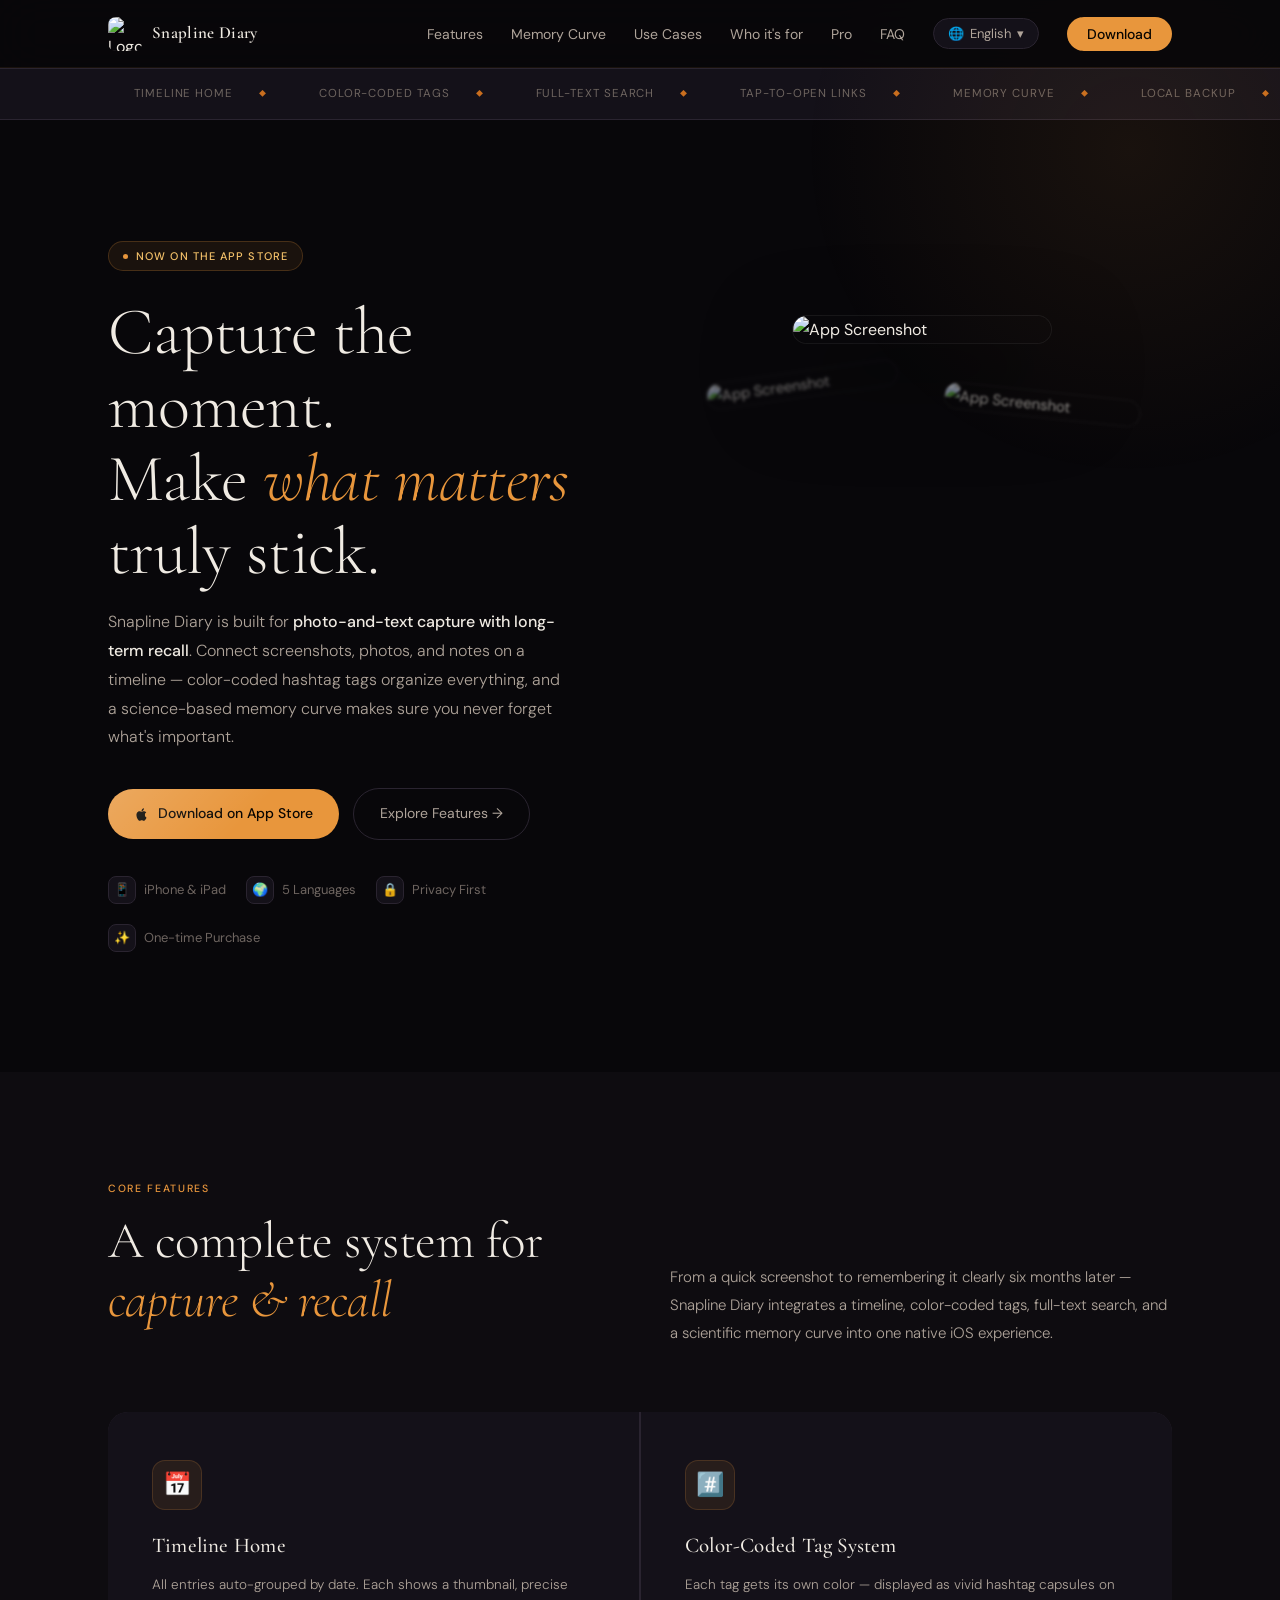
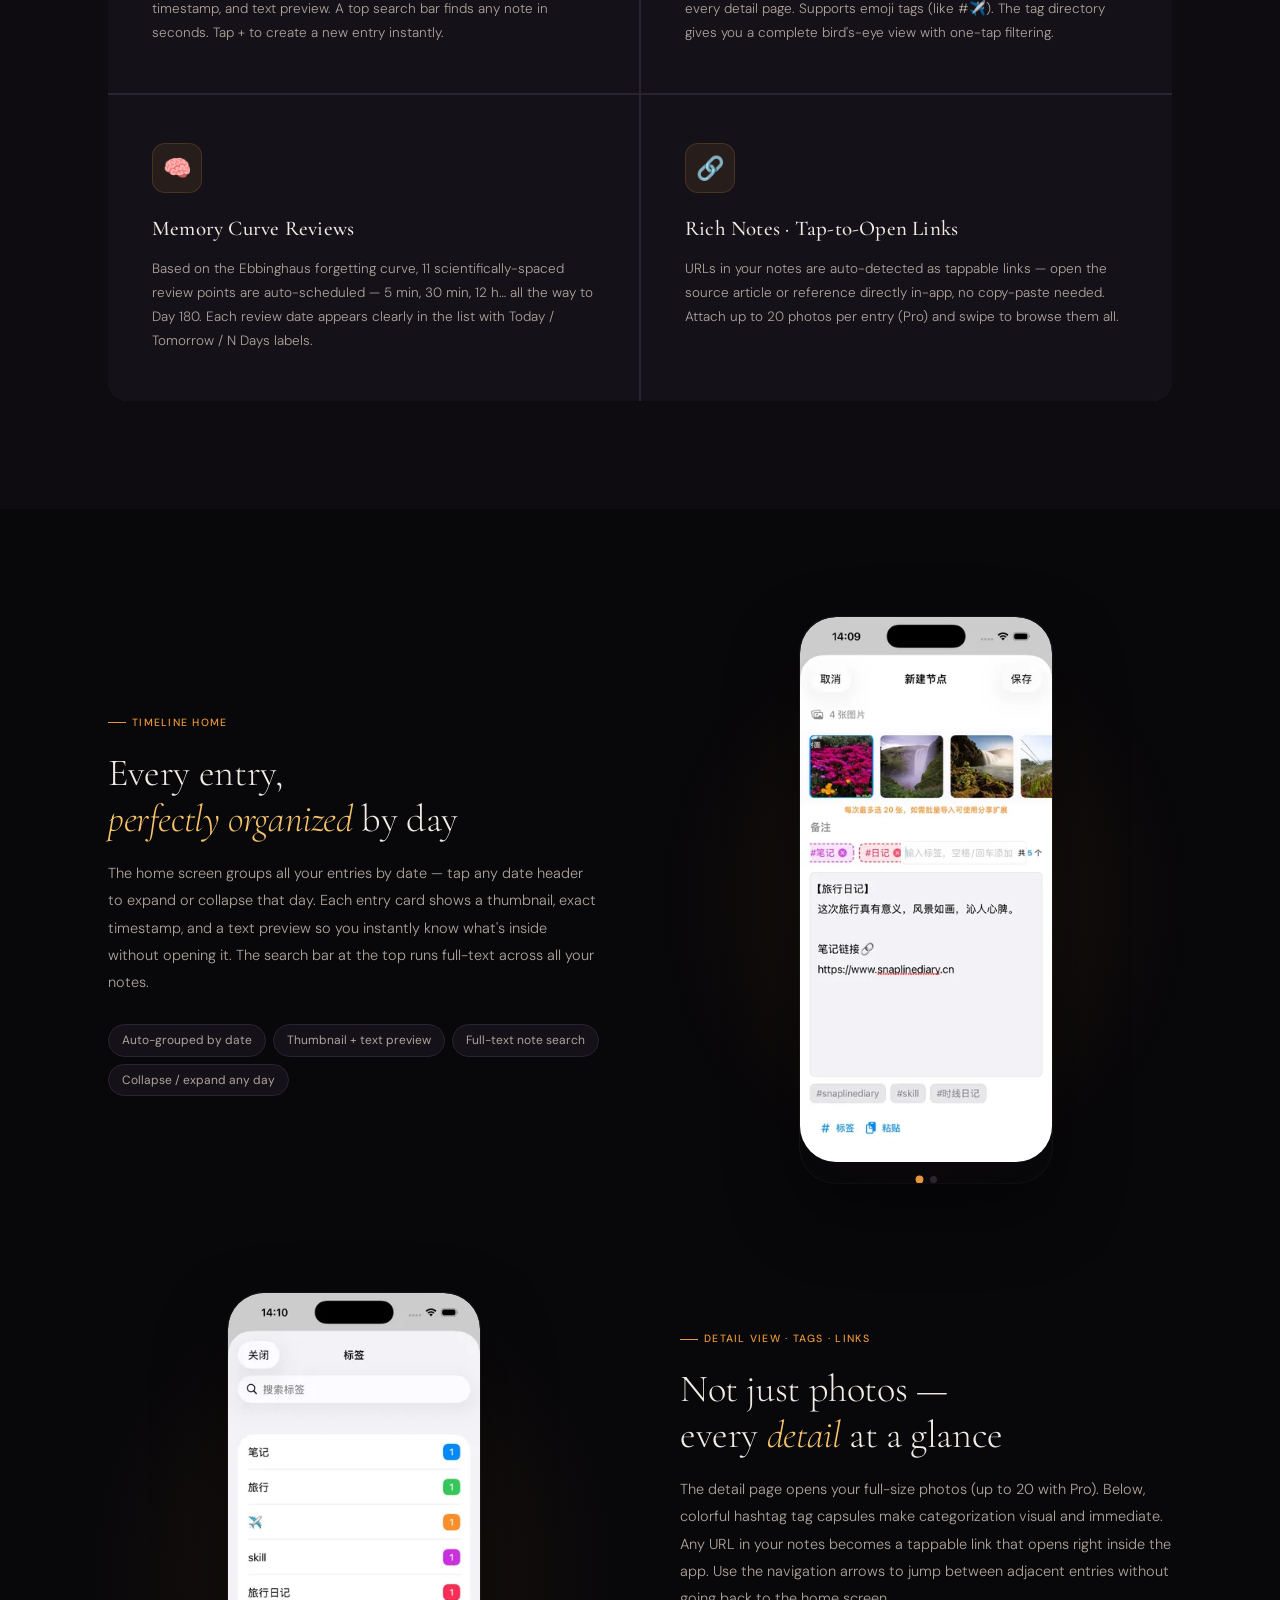
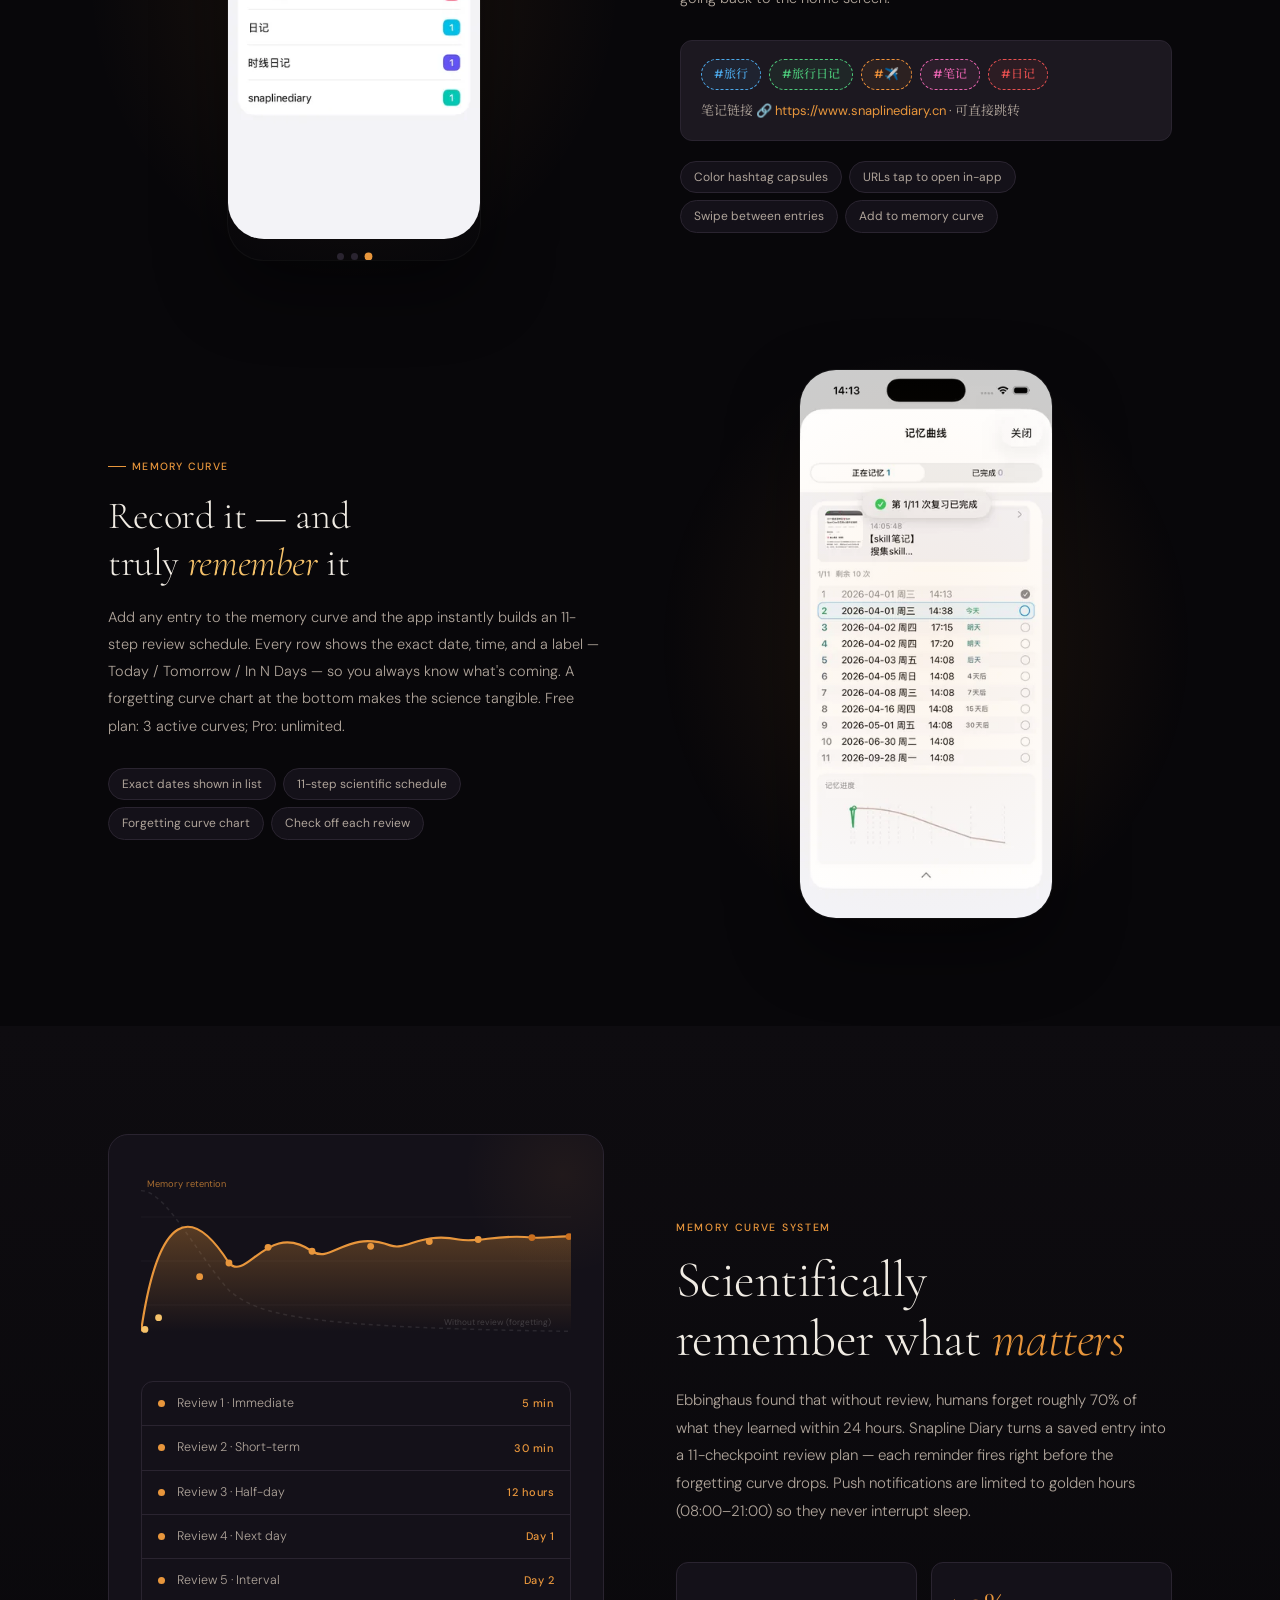
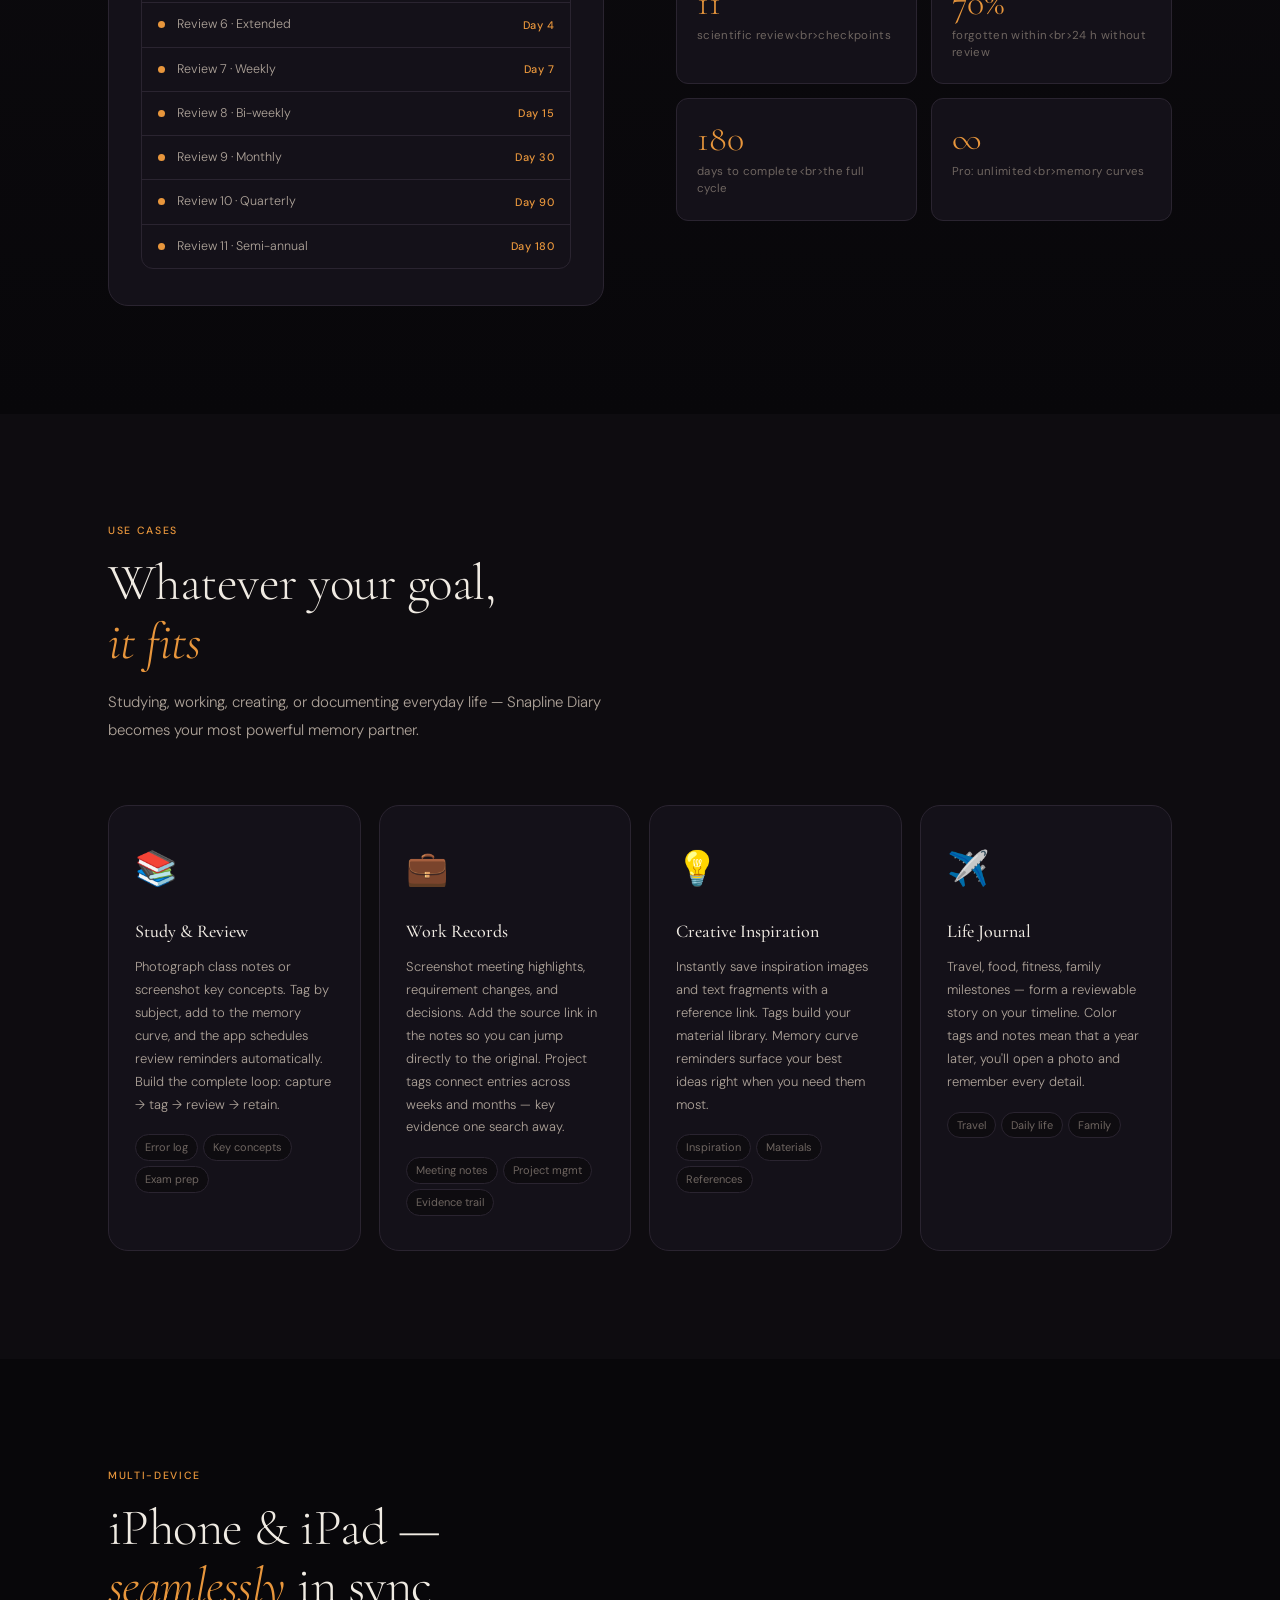
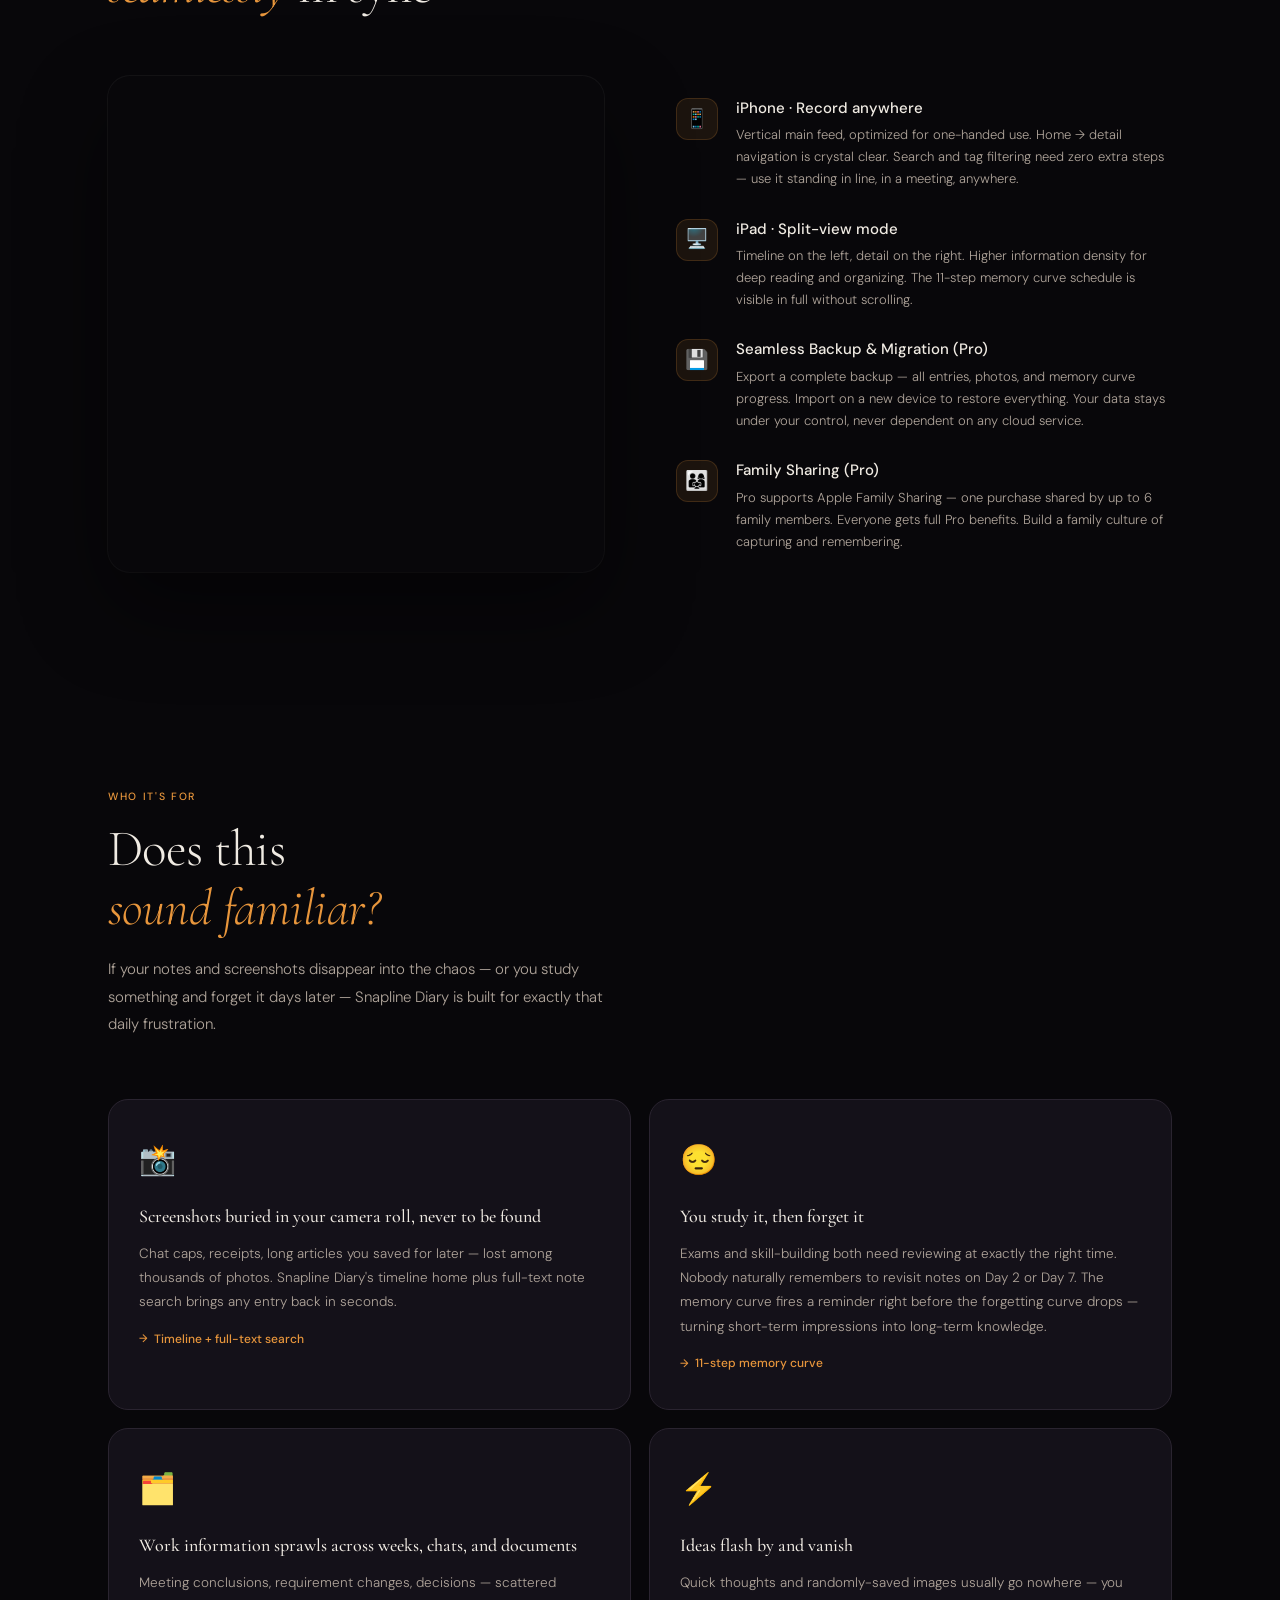
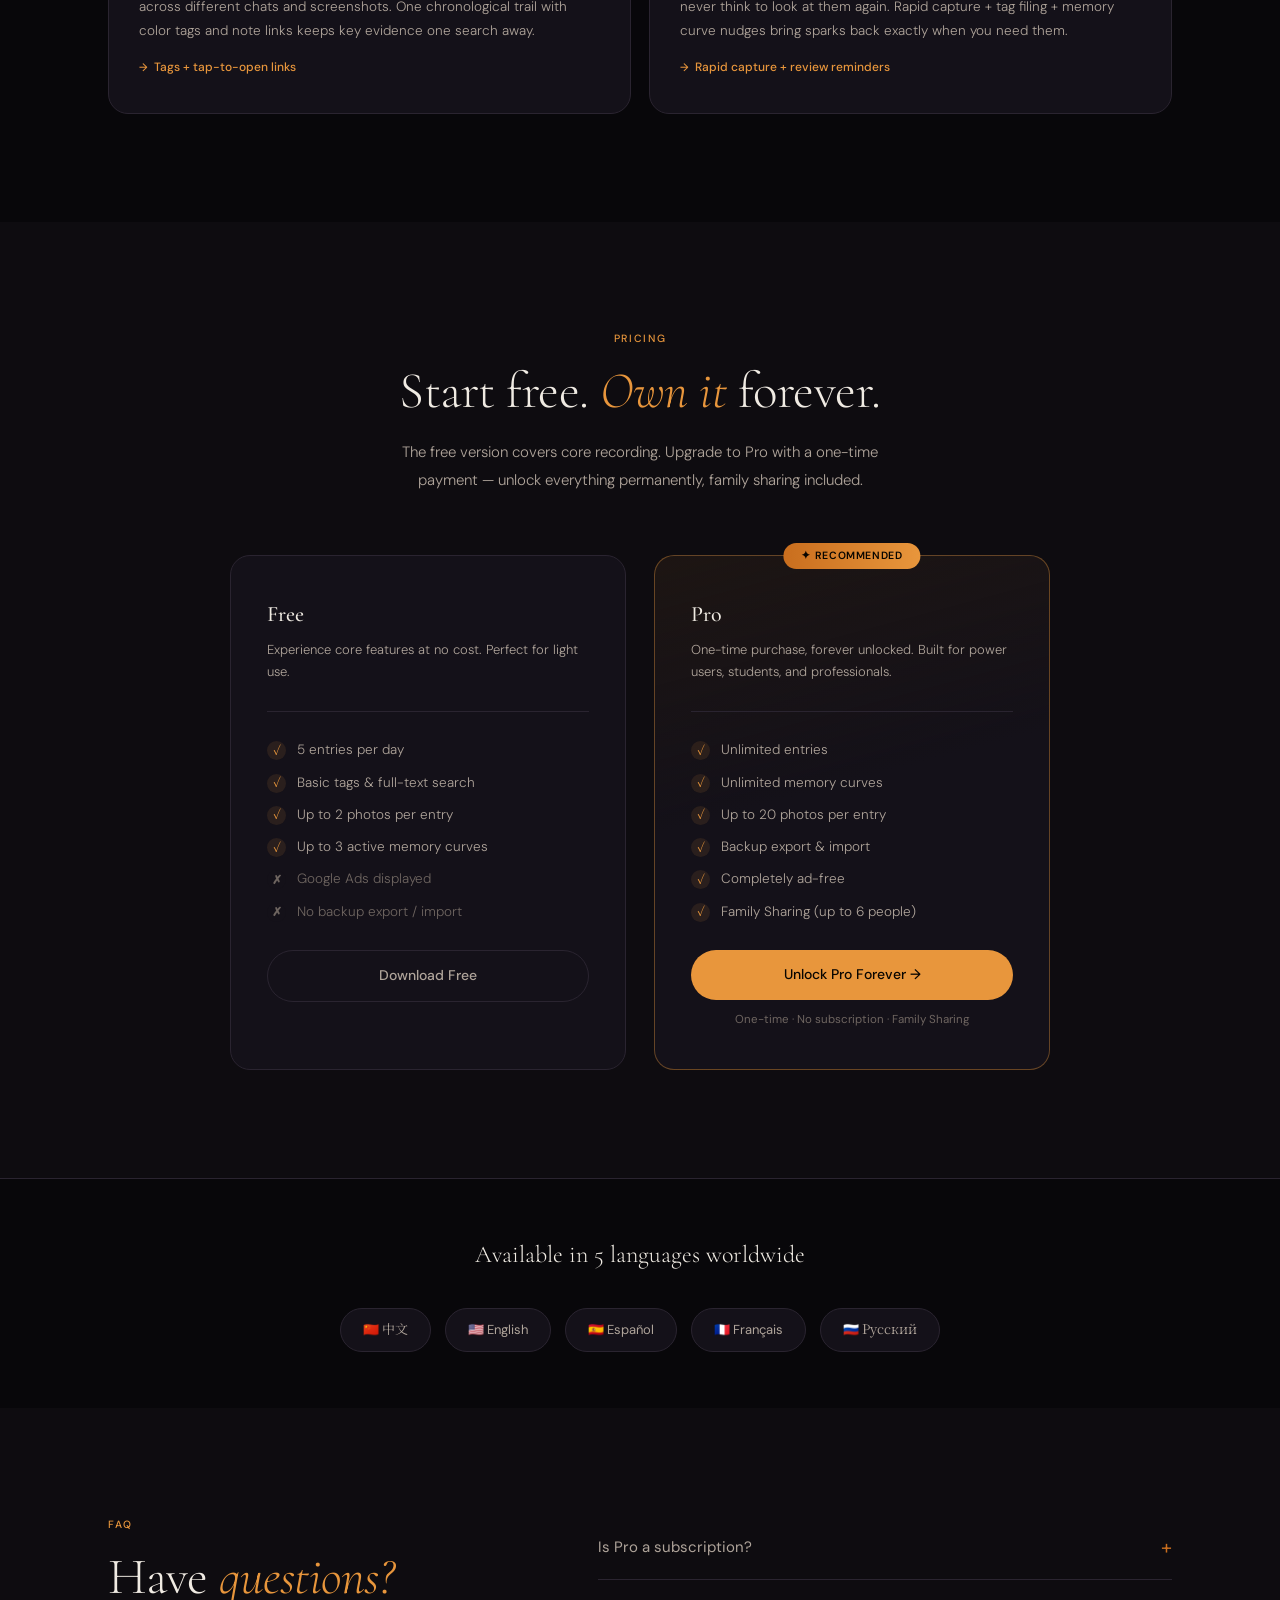
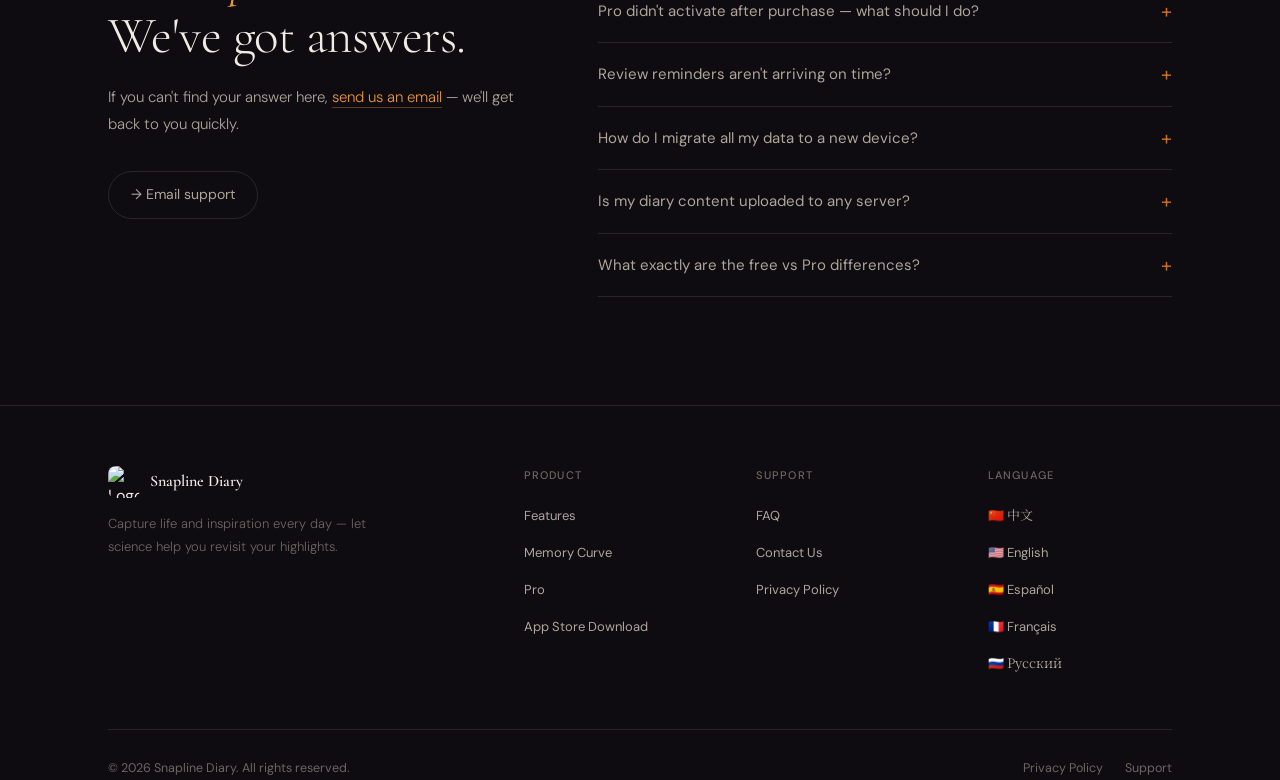
==== commit 0e375ee6: "更新Google&Baidu统计数据代码" ====
--- a/index.html
+++ b/index.html
@@ -481,6 +481,24 @@
   .priv-box{padding:36px 28px}
 }
 </style>
+<!-- Google tag (gtag.js) - GA4 -->
+<script async src="https://www.googletagmanager.com/gtag/js?id=G-NXT22LMJ5F"></script>
+<script>
+  window.dataLayer = window.dataLayer || [];
+  function gtag(){dataLayer.push(arguments);}
+  gtag('js', new Date());
+  gtag('config', 'G-NXT22LMJ5F');
+</script>
+<!-- Baidu Analytics -->
+<script>
+var _hmt = _hmt || [];
+(function() {
+  var hm = document.createElement("script");
+  hm.src = "https://hm.baidu.com/hm.js?211eccc831448e9e7e691fee321f39ae";
+  var s = document.getElementsByTagName("script")[0];
+  s.parentNode.insertBefore(hm, s);
+})();
+</script>
 </head>
 <body>
 
